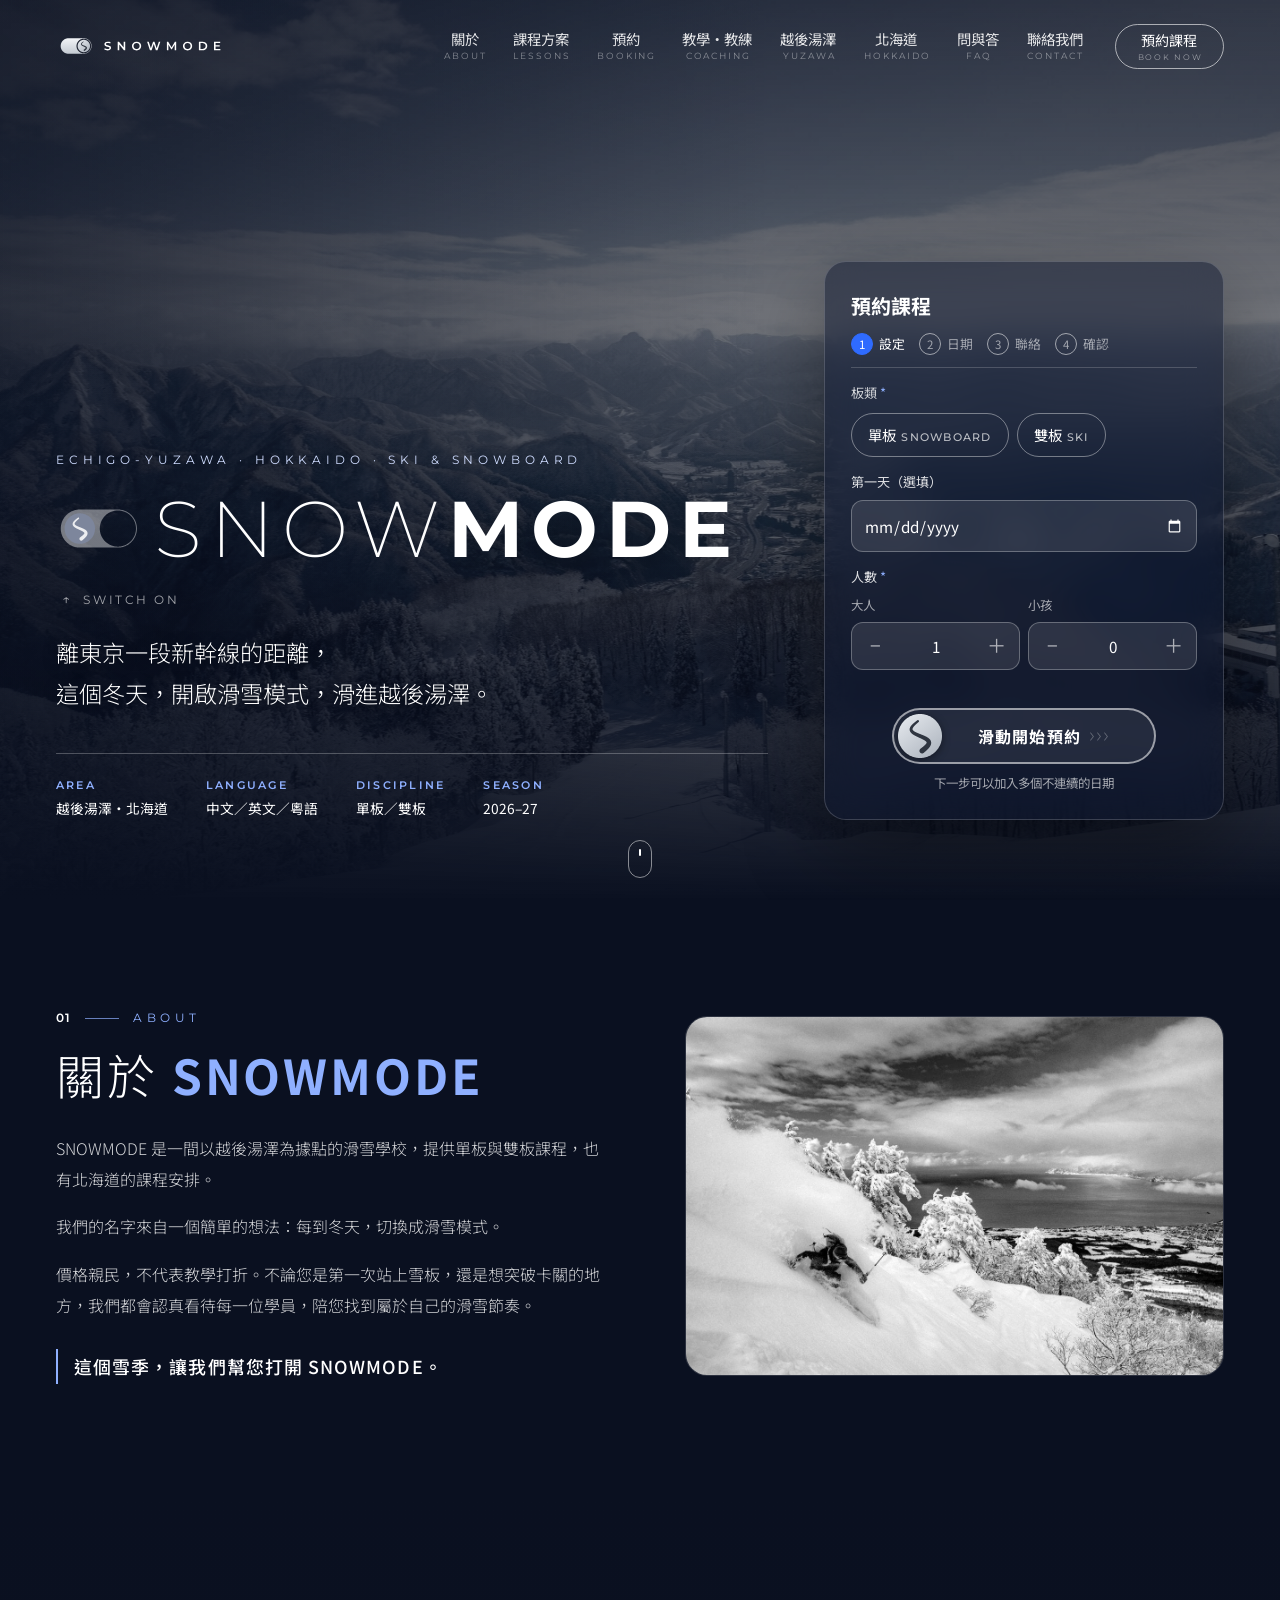
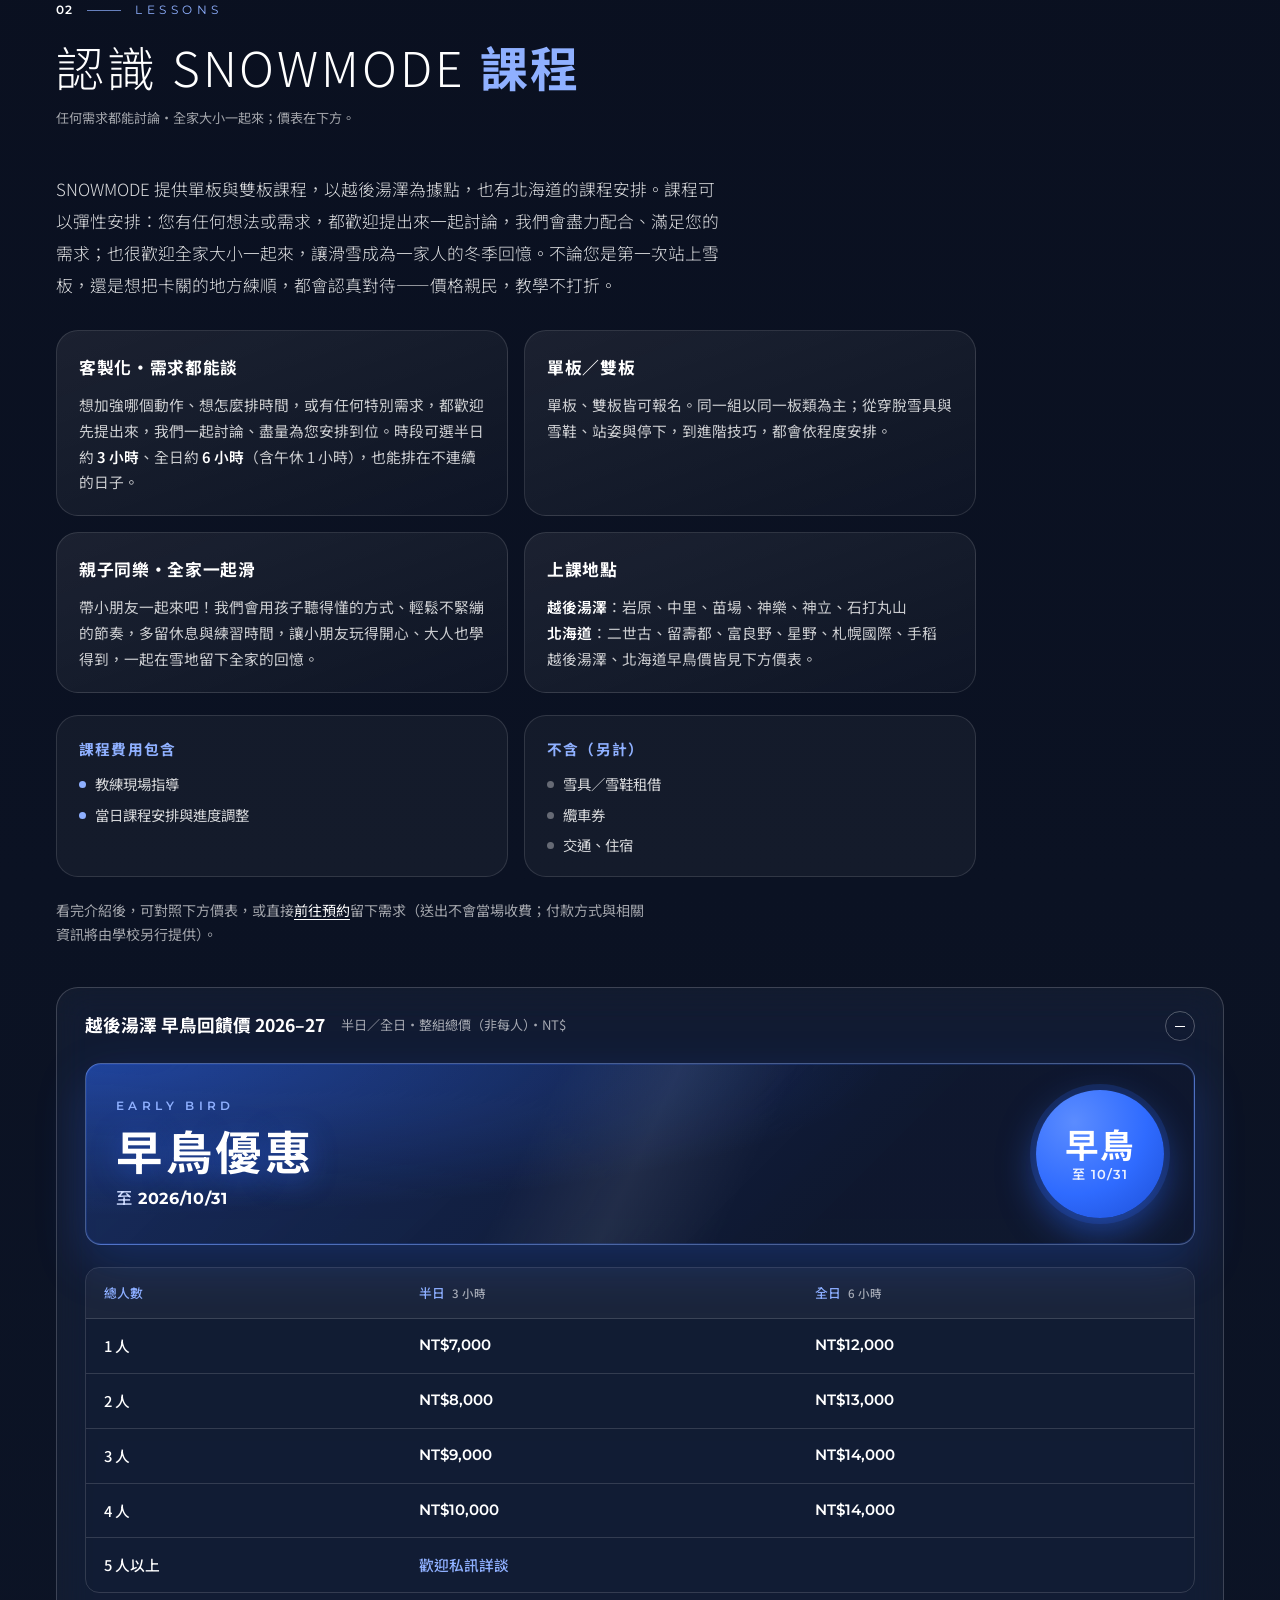
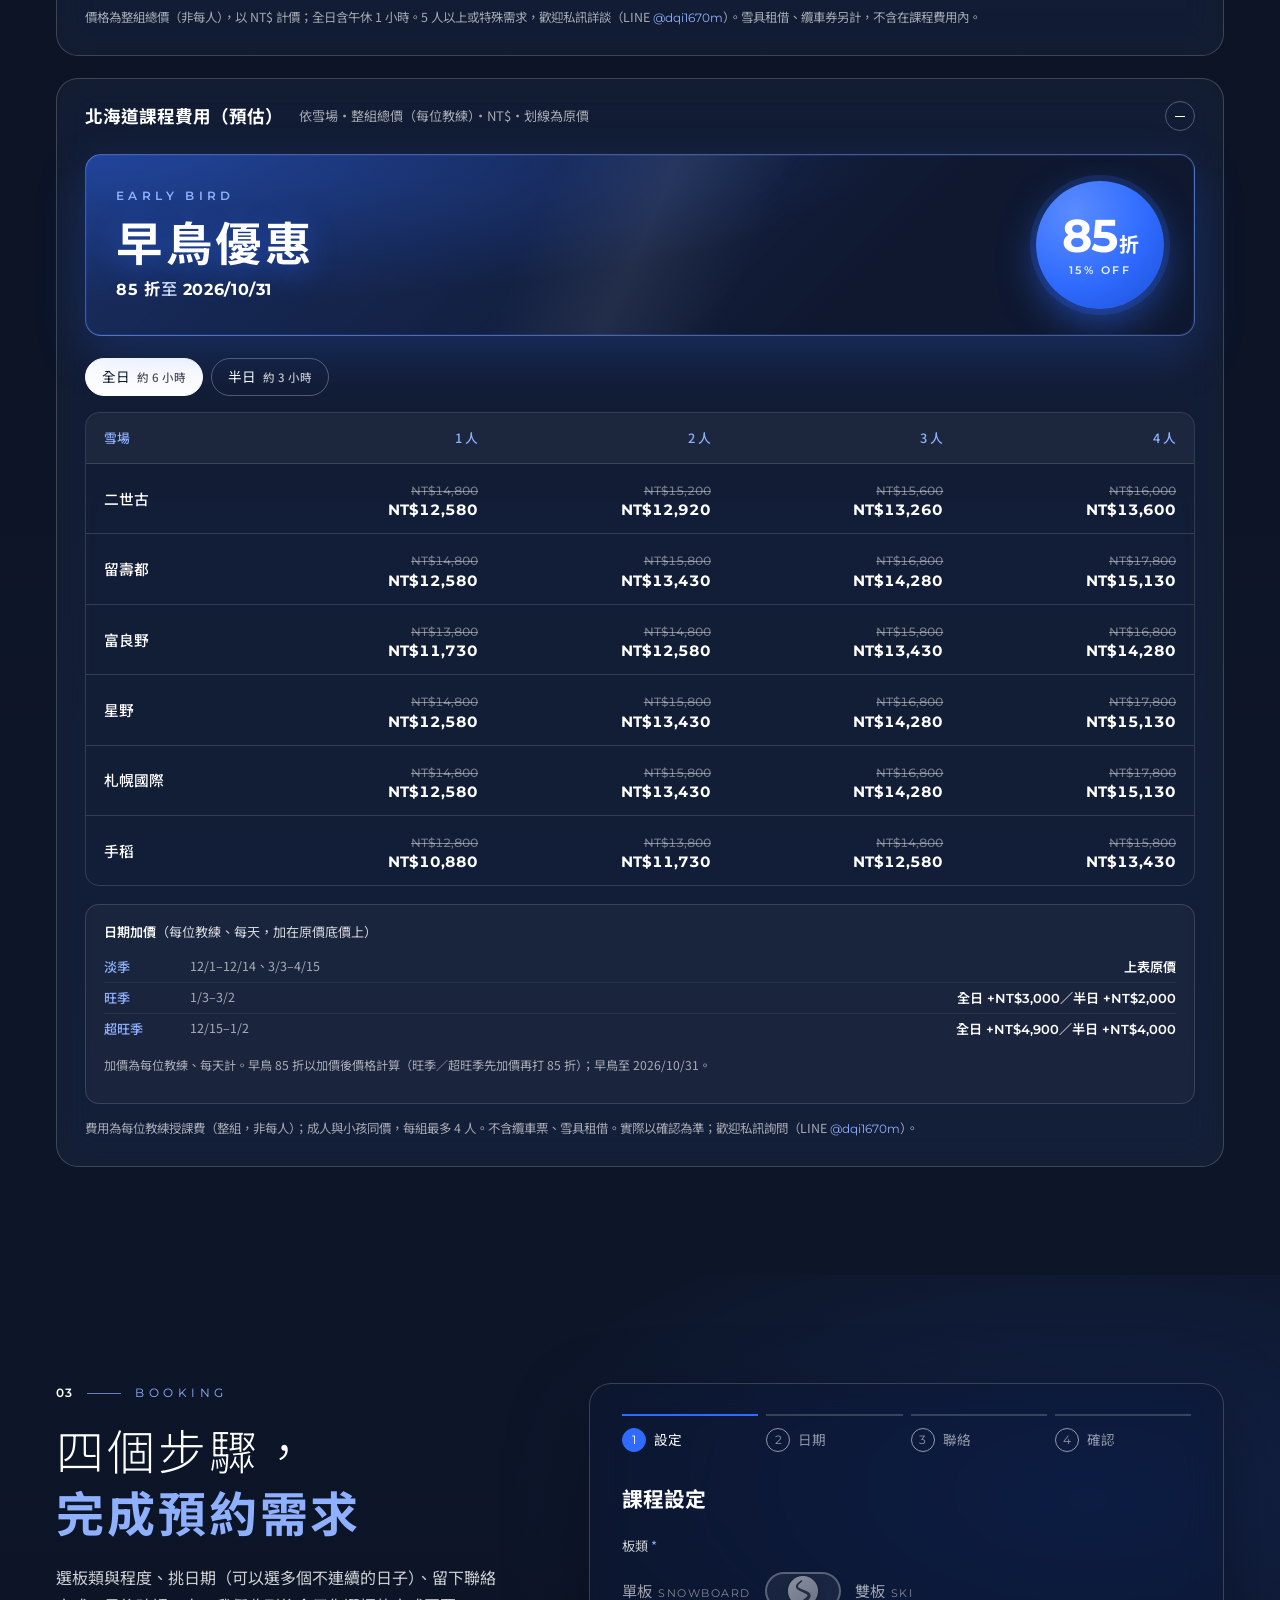
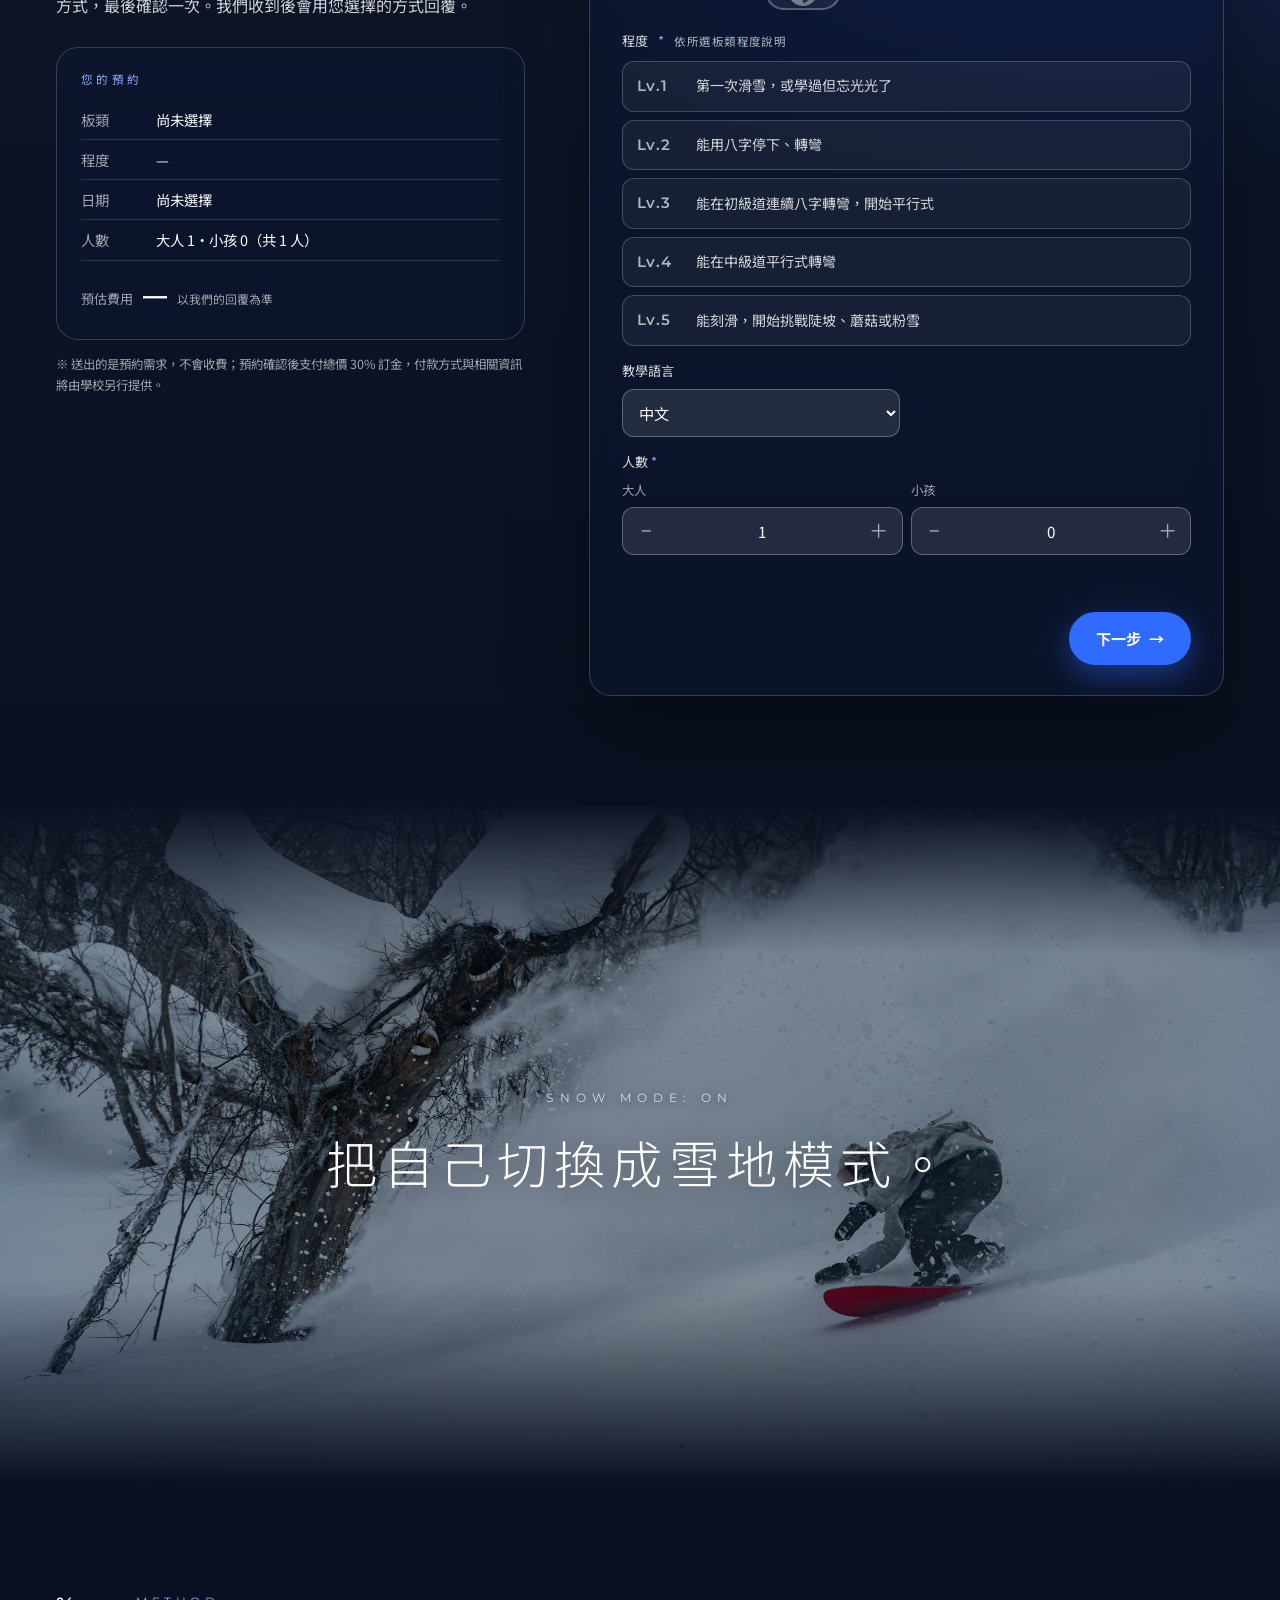
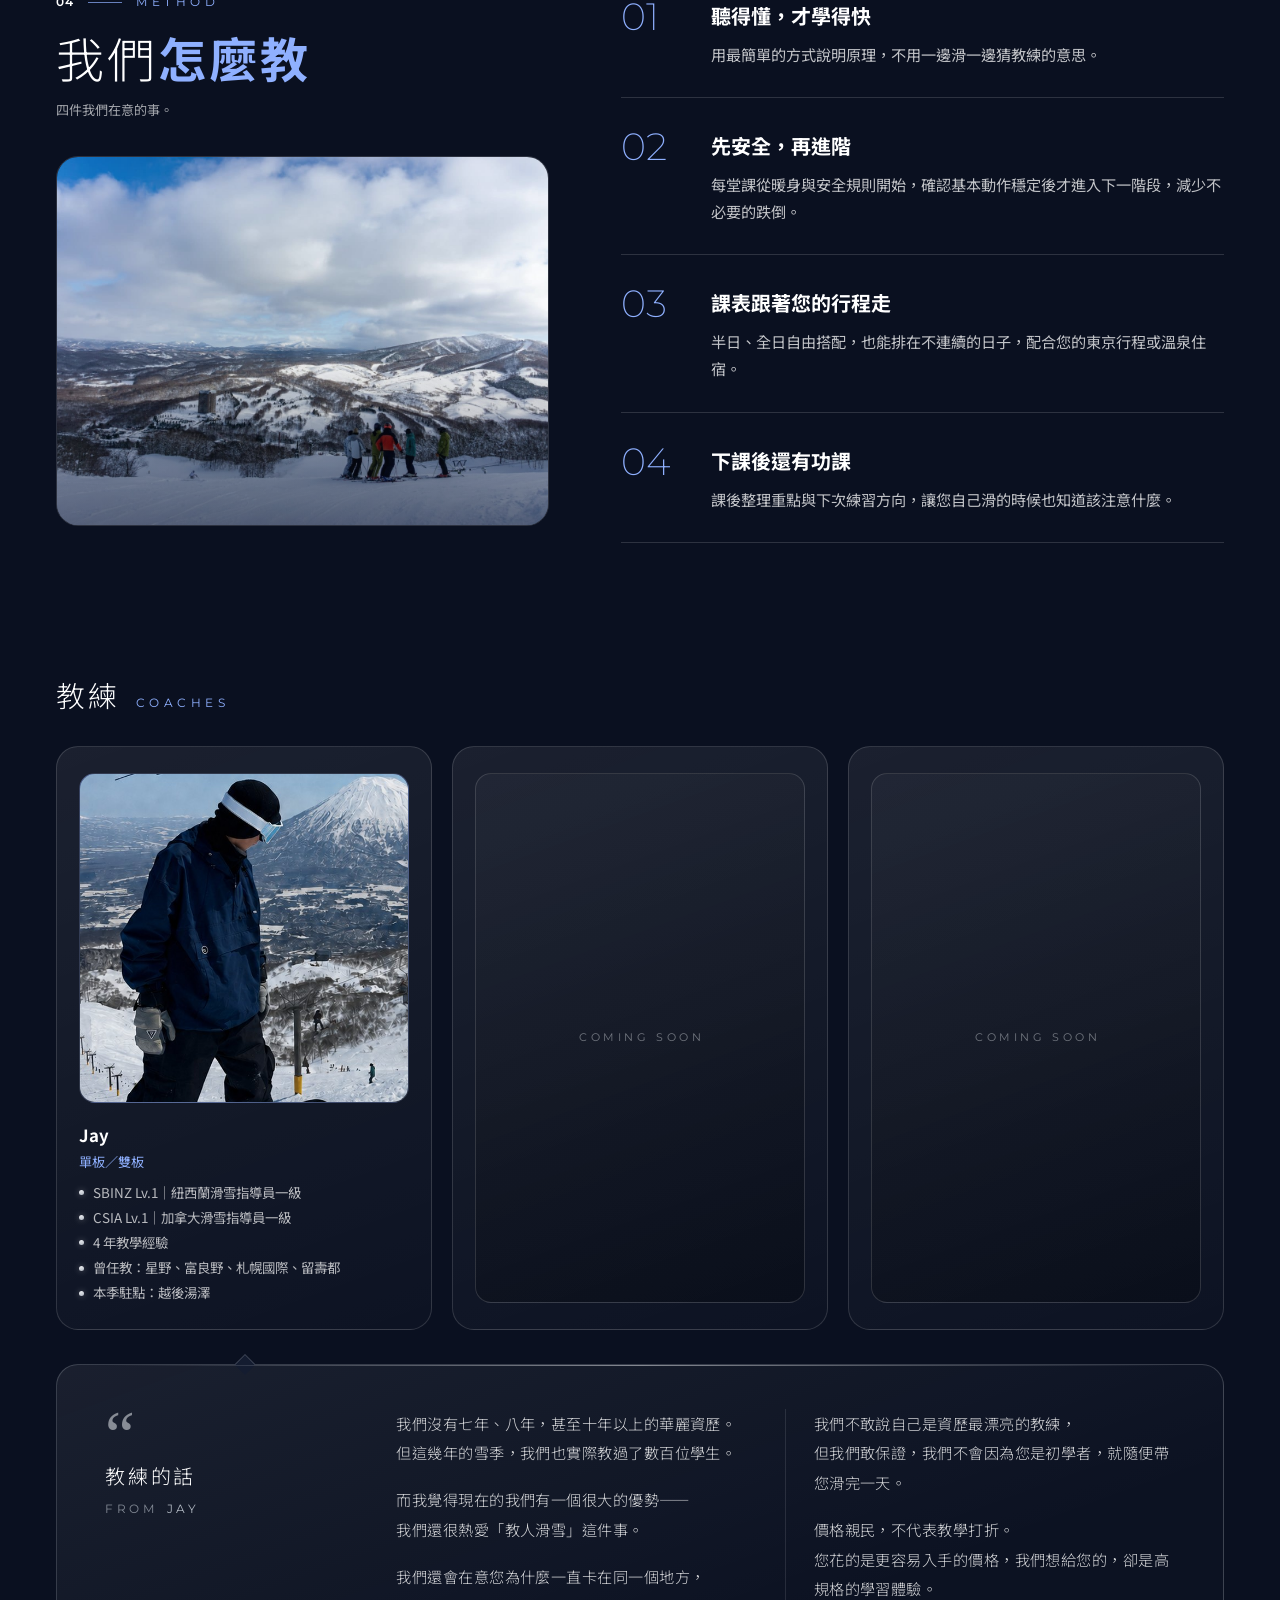
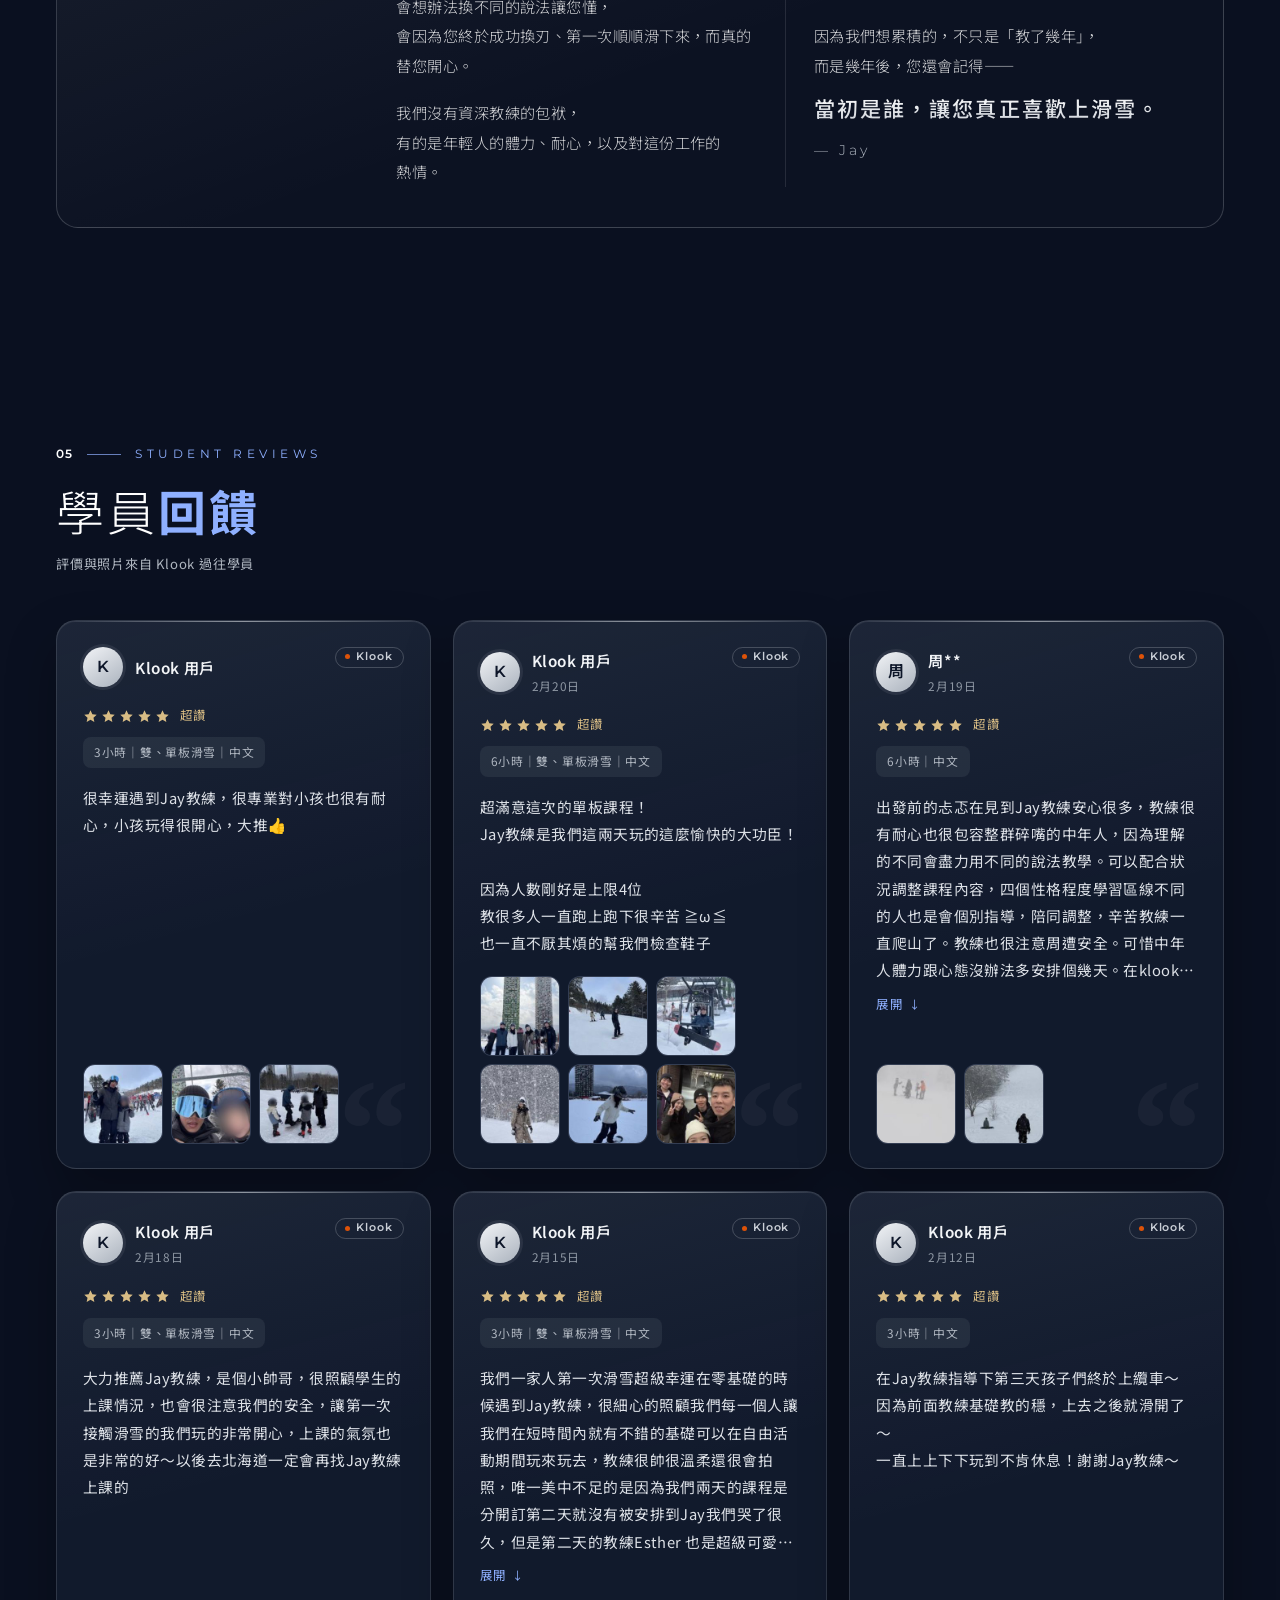
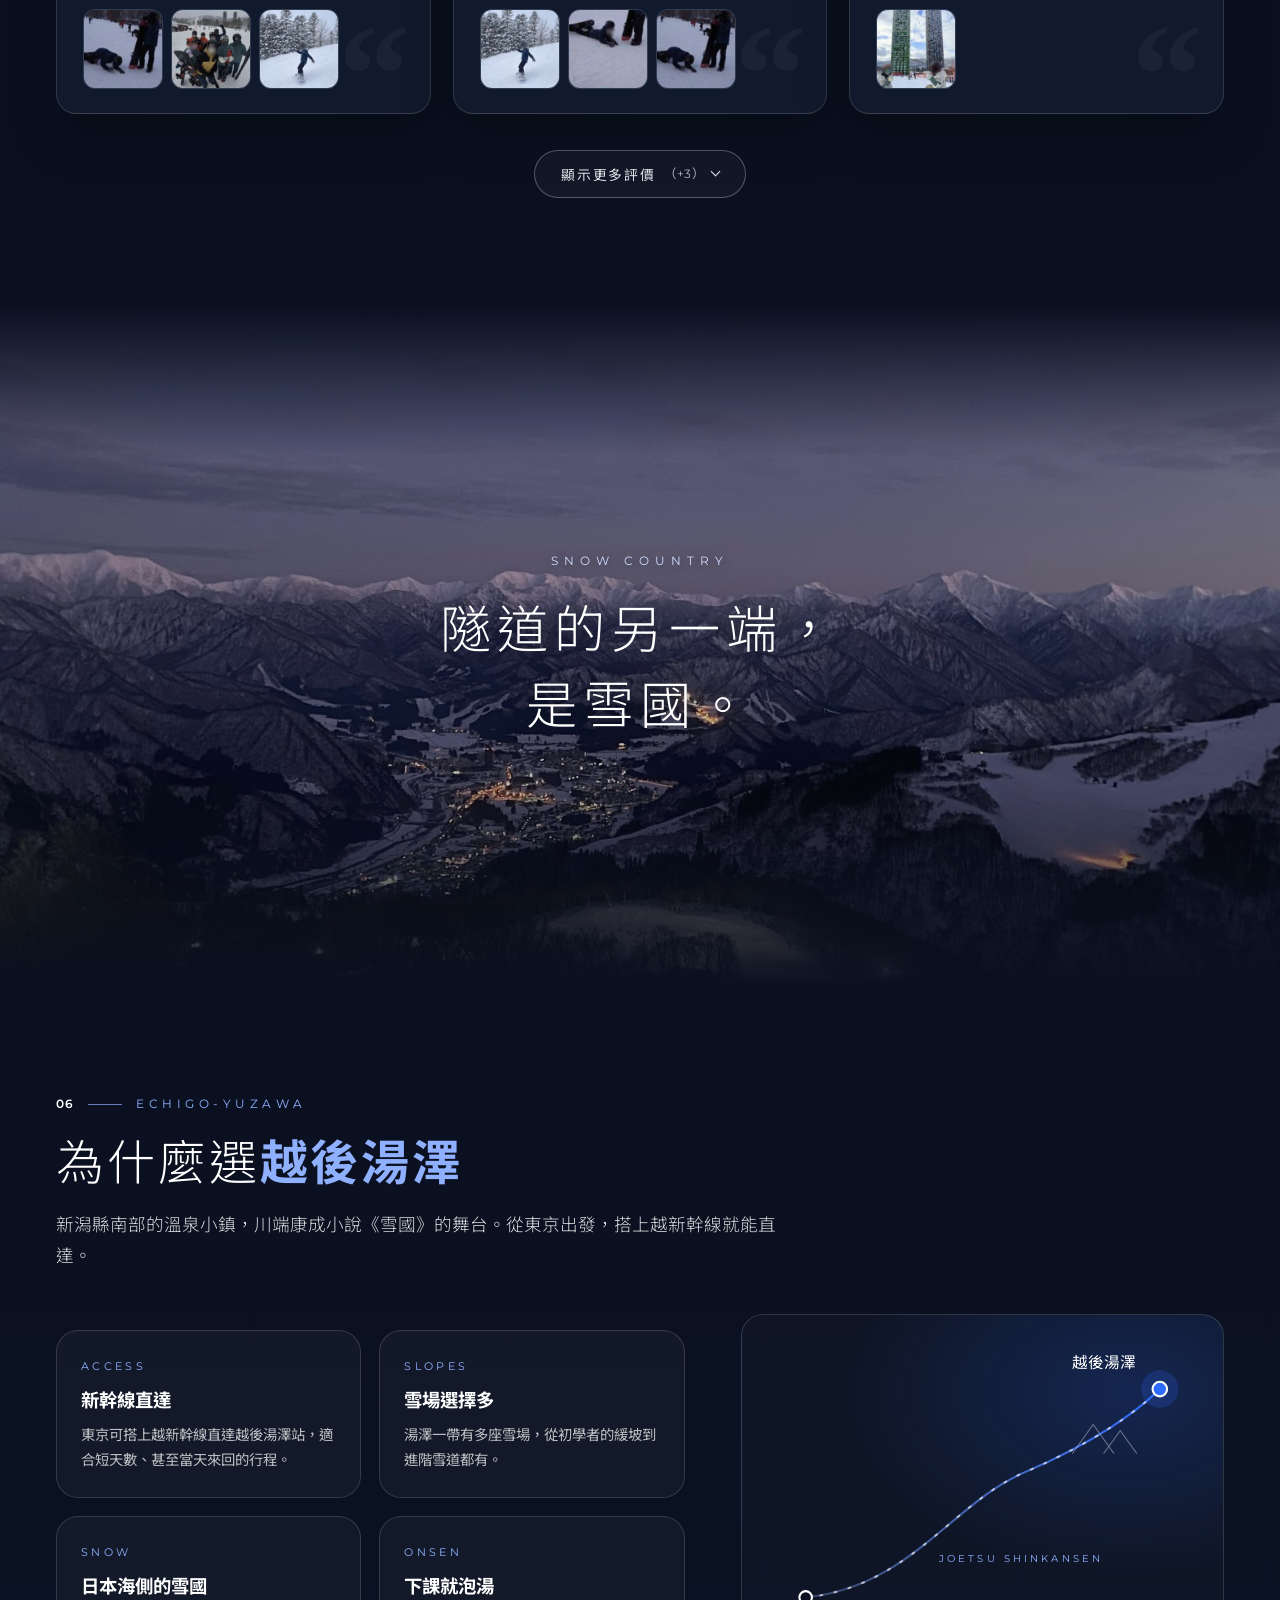
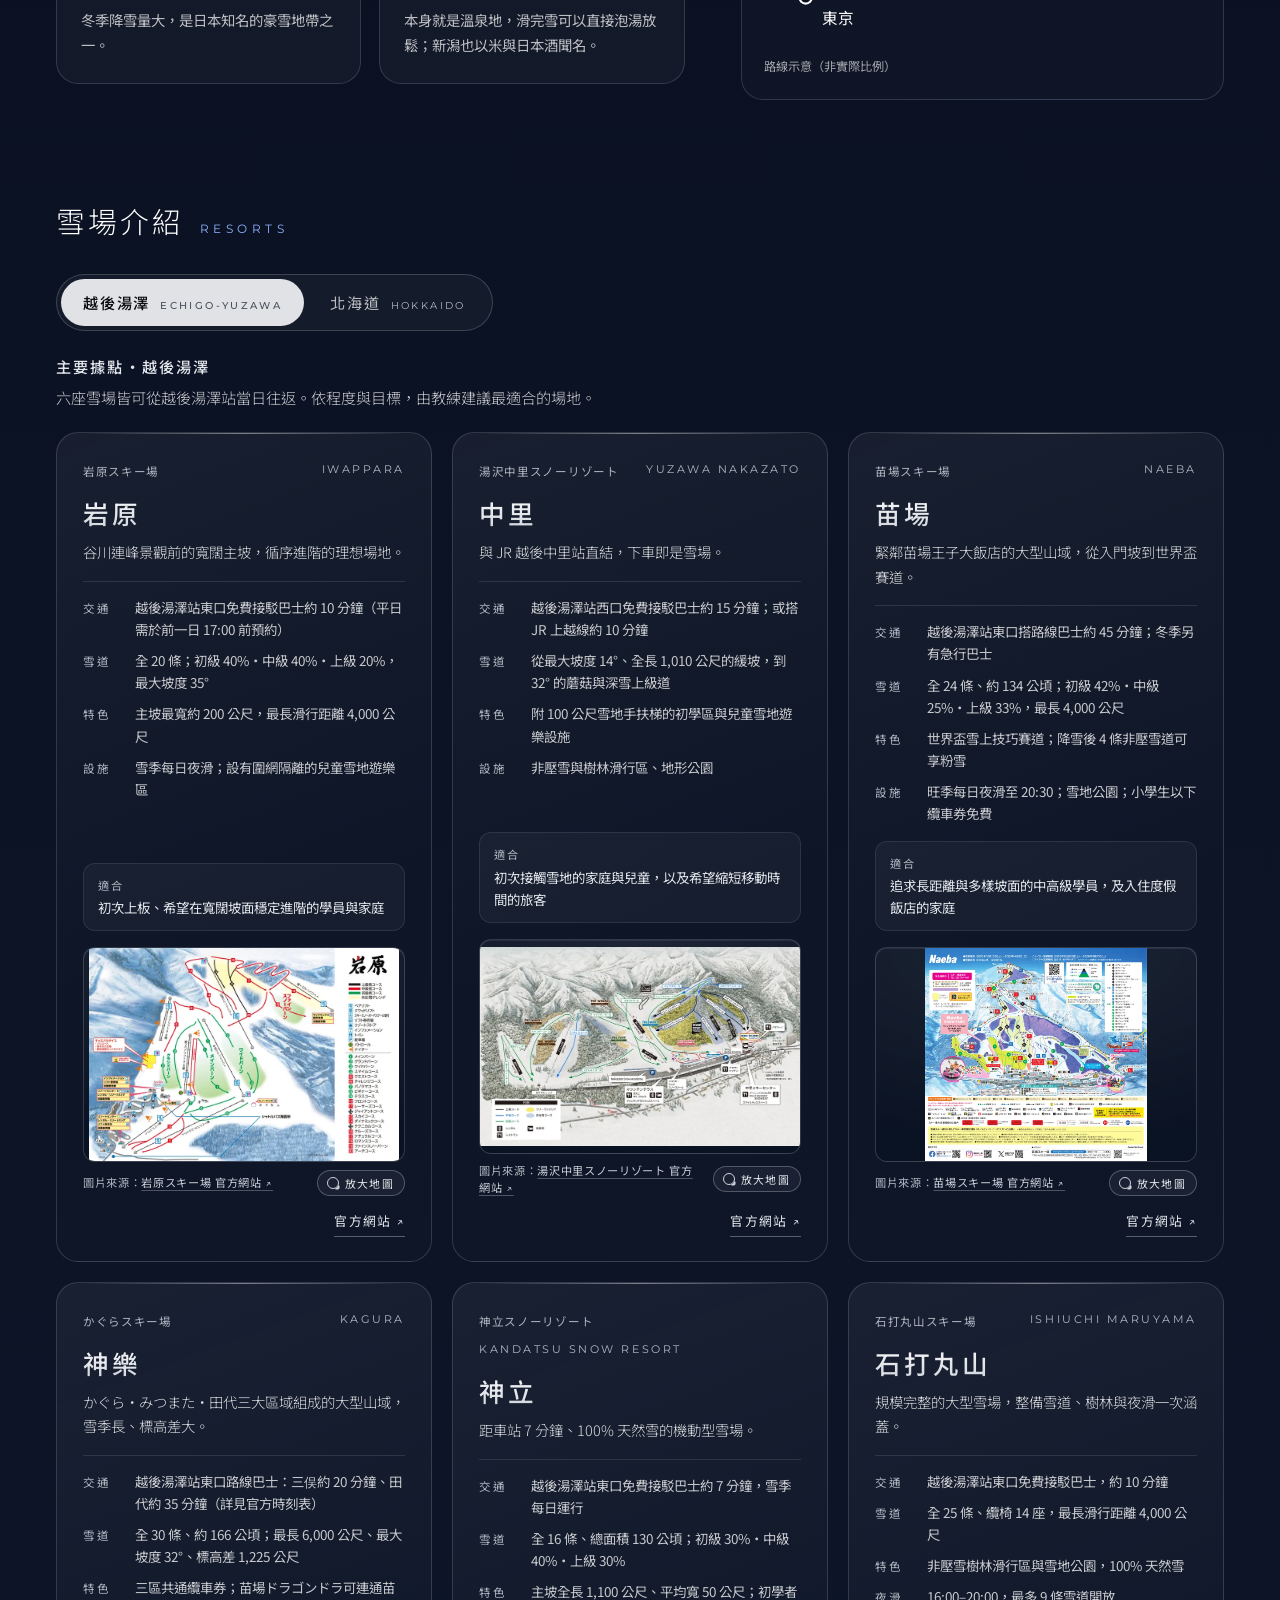
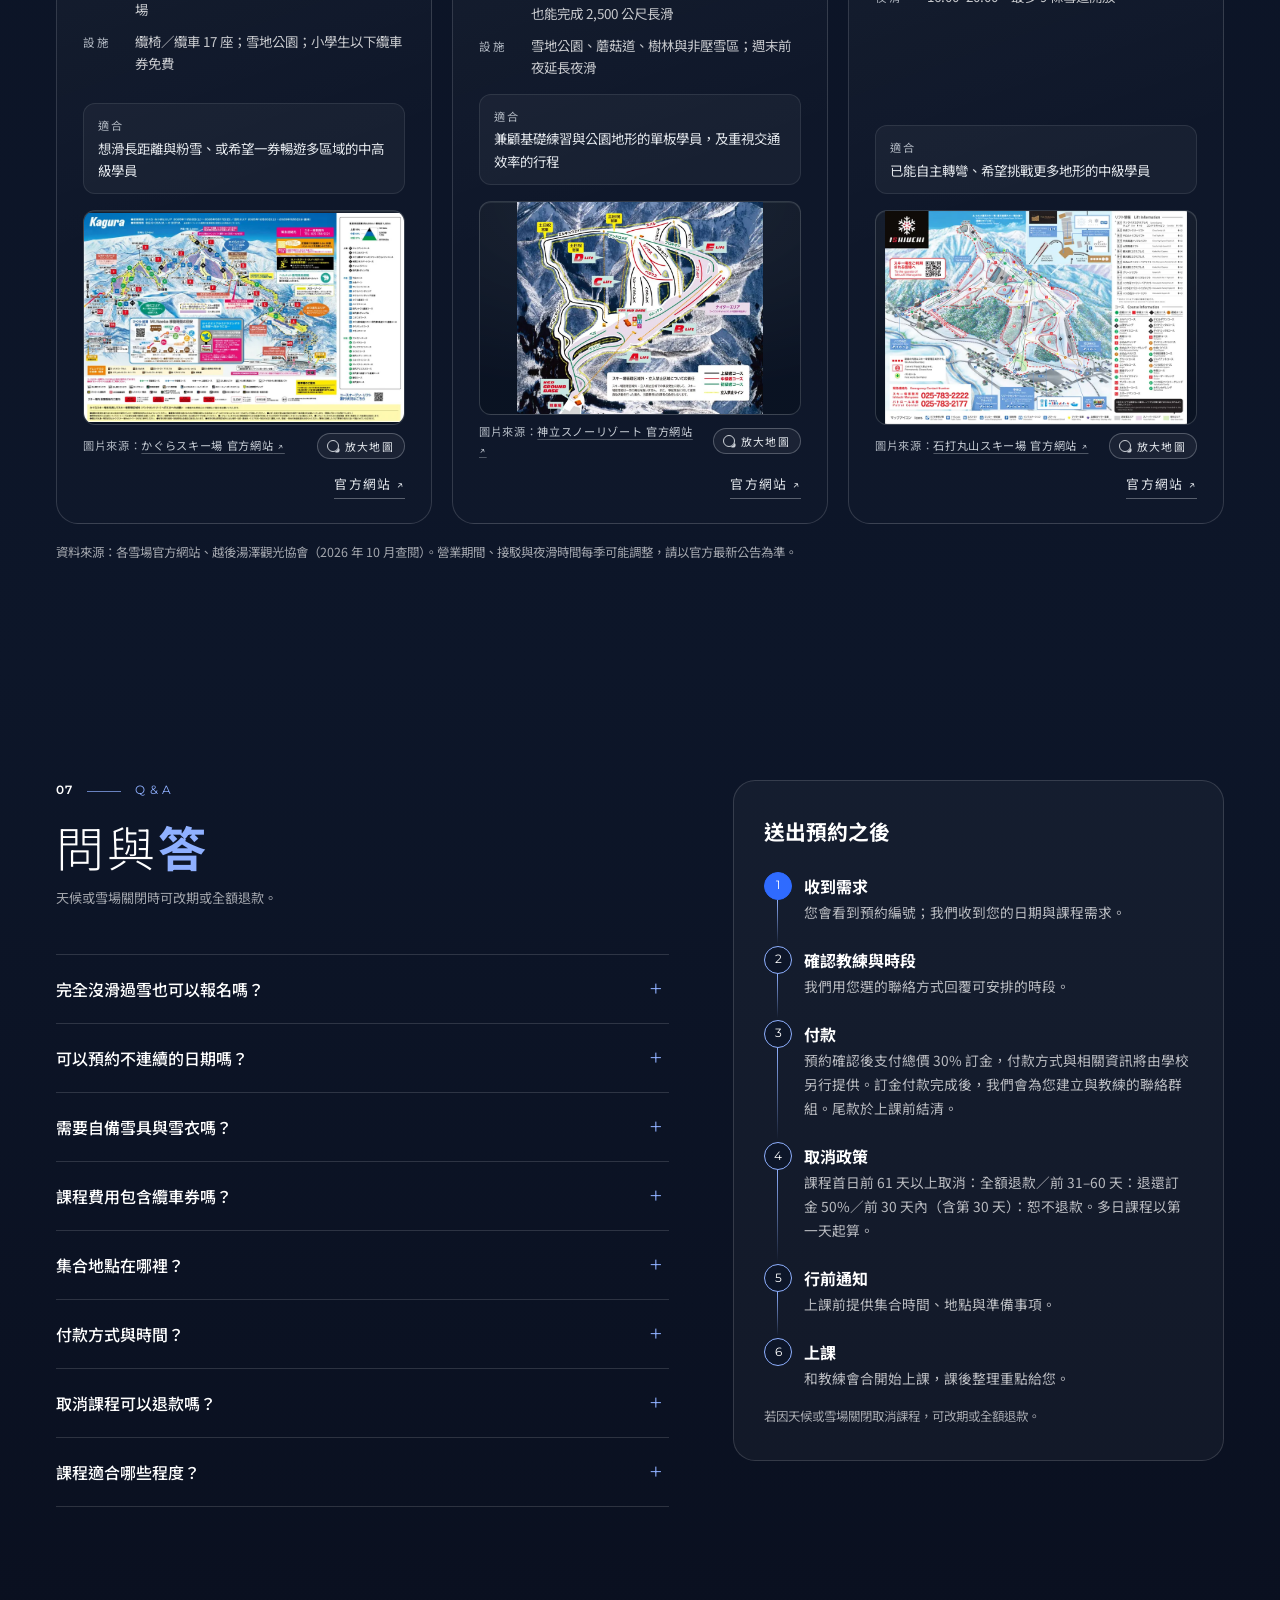
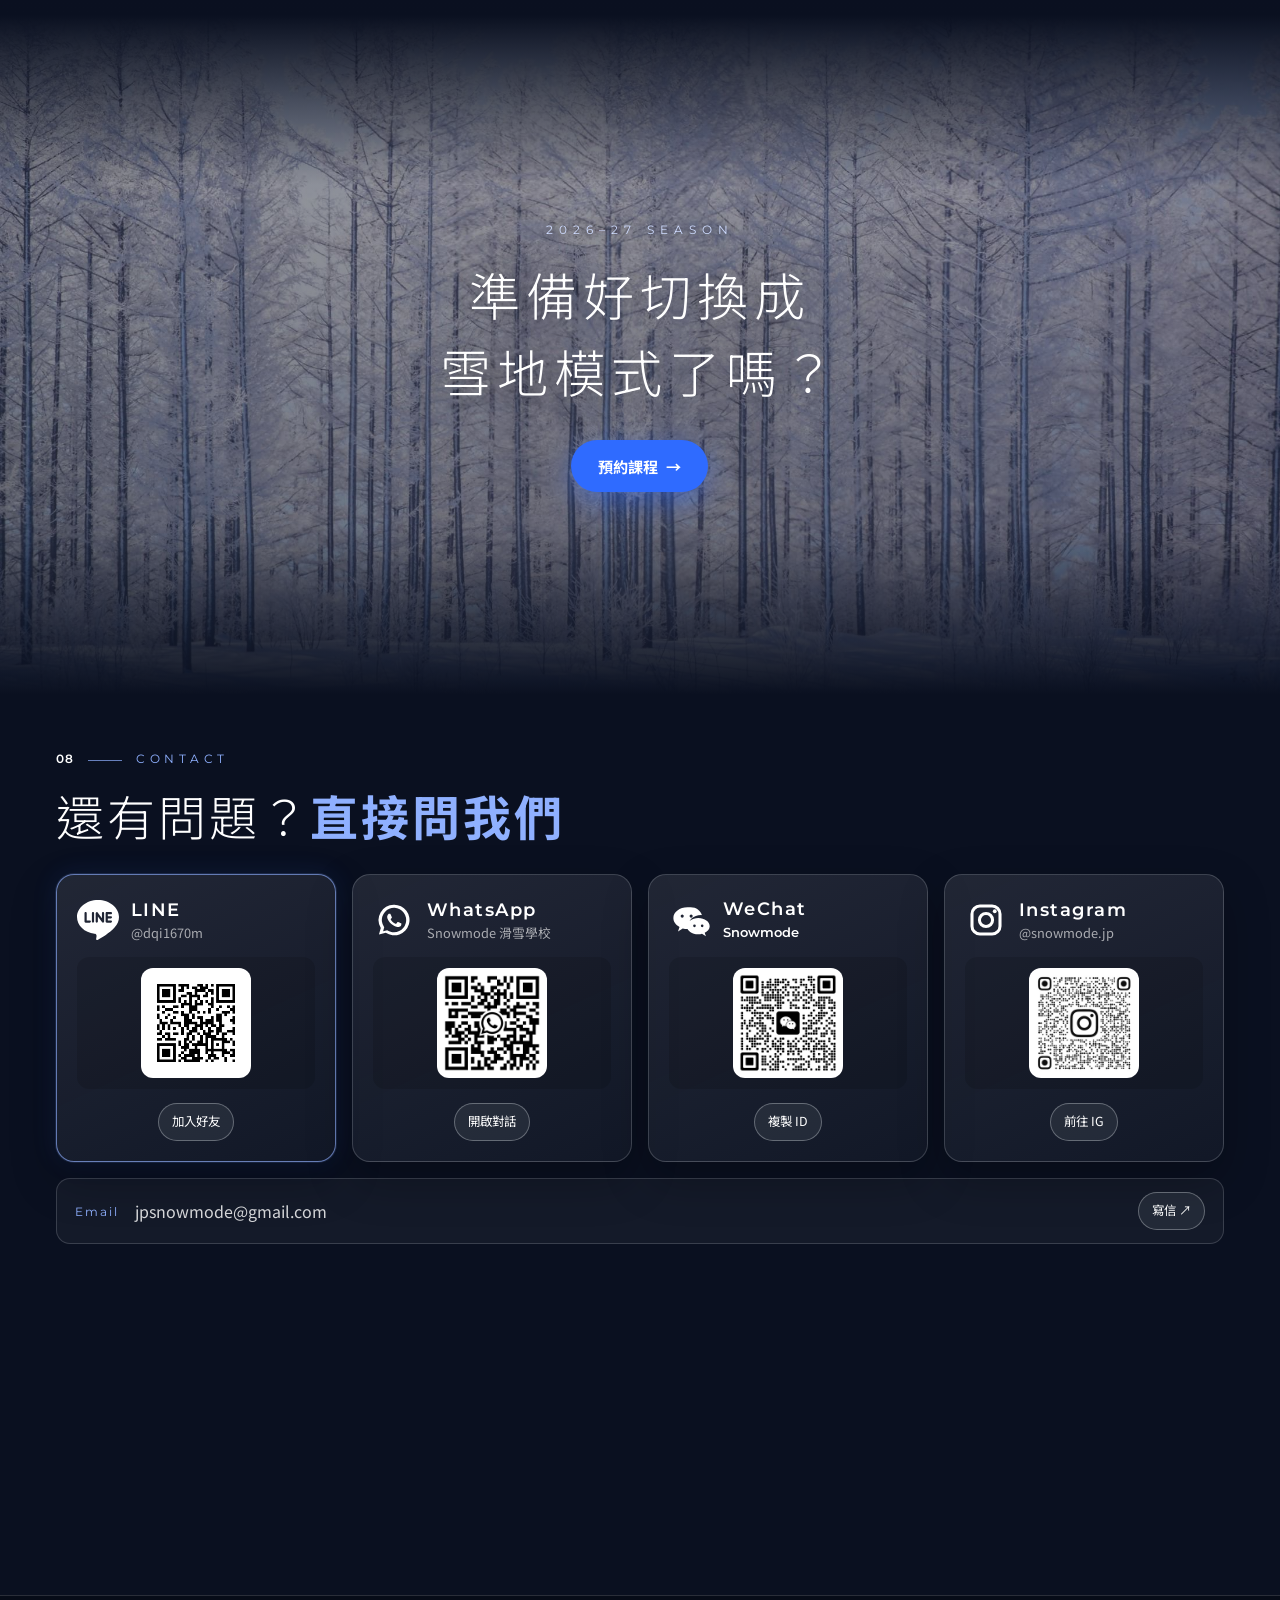
==== index.html @ e90ff002 "Booking: show 預估費用 line above wizard buttons on mobile (≤1000px); bump style.css ?v=wizest1" ====
<!DOCTYPE html>
<html lang="zh-Hant-TW">
<head>
<meta charset="UTF-8">
<meta name="viewport" content="width=device-width, initial-scale=1.0">
<title>SNOWMODE 滑雪學校｜越後湯澤・北海道</title>
<meta name="description" content="SNOWMODE：越後湯澤、北海道的雙板・單板滑雪課程，可選多個不連續日期線上預約。">
<meta property="og:site_name" content="SNOWMODE">
<meta property="og:title" content="SNOWMODE 滑雪學校｜越後湯澤・北海道">
<meta property="og:description" content="離東京一段新幹線的距離，這個冬天，開啟滑雪模式，滑進越後湯澤。">
<meta property="og:type" content="website">
<meta property="og:locale" content="zh_TW">
<meta property="og:url" content="https://jpsnowmode.com/">
<meta property="og:image" content="https://jpsnowmode.com/img/og-image.jpg">
<meta property="og:image:width" content="1200">
<meta property="og:image:height" content="630">
<meta property="og:image:alt" content="SNOWMODE｜越後湯澤・北海道 單板・雙板課程">
<meta name="twitter:card" content="summary_large_image">
<meta name="theme-color" content="#0a1020">
<link rel="icon" type="image/svg+xml" href="img/logo/c-carve-favicon.svg?v=full">
<link rel="icon" type="image/png" sizes="32x32" href="img/logo/c-carve-favicon-32.png?v=full">
<link rel="apple-touch-icon" sizes="180x180" href="img/logo/apple-touch-icon.png?v=full">
<link rel="icon" type="image/png" sizes="48x48" href="img/logo/favicon-48.png?v=full">
<link rel="icon" type="image/png" sizes="96x96" href="img/logo/favicon-96.png?v=full">
<link rel="icon" type="image/png" sizes="192x192" href="img/logo/favicon-192.png?v=full">
<link rel="icon" href="/favicon.ico?v=full" sizes="any">
<link rel="preconnect" href="https://fonts.googleapis.com">
<link rel="preconnect" href="https://fonts.gstatic.com" crossorigin>
<link href="https://fonts.googleapis.com/css2?family=Montserrat:wght@200;300;400;600;700&family=Noto+Sans+TC:wght@300;400;500;700&display=swap" rel="stylesheet">
<link rel="stylesheet" href="style.css?v=wizest1">
<link rel="stylesheet" href="hero-snow.css?v=1">
</head>
<body>
<!--
  ===== 照片來源（全部為 暫用照片，上線前替換 成 SNOWMODE 自己的照片）=====
  img/hero-yuzawa.jpg (used as the hero background): Takuya ASADA, CC BY 2.0 — https://commons.wikimedia.org/wiki/File:Yuzawa_(31203392313).jpg (credited in the footer; resized).
  The photos below: free to use under the Unsplash License — https://unsplash.com/license
  Mood images only. None of them were taken in Echigo-Yuzawa; do not present them as Yuzawa.
  - img/hero.jpg          "A person skiing down a snow covered mountain" — Jeremy Bishop (@jeremybishop)
                          https://unsplash.com/photos/JjT0fv5KlhM  (Hokkaido / Niseko tags on Unsplash)
  - img/about.jpg         B&W conversion of img/hero.jpg (same photo/credit as above), used in the 關於 section
  - img/band-powder*.jpg  "A man riding a snowboard down a snow covered slope" — Jeremy Bishop (@jeremybishop)
                          https://unsplash.com/photos/Rc8_vVjYjuc  (Hokkaido / Niseko tags on Unsplash)
  - img/method.jpg        "A group of people standing on top of a snow covered slope" — Walter Dziemianczyk (@wdziemia)
                          https://unsplash.com/photos/0NqzMKYKZ2g  (Rusutsu, Hokkaido)
  - img/band-niigata*.jpg "A night view of a snowy mountain with a city in the distance" — Sy (@a____mundane)
                          https://unsplash.com/photos/SJ8ThMm2IrI  (Niigata Prefecture; exact spot not stated)
  - img/band-forest*.jpg  "A snow covered forest filled with lots of trees" — TERRA (@terra_gallery)
                          https://unsplash.com/photos/JToi54yZqRs  (Furano, Hokkaido)
-->
<a class="skip" href="#booking">跳到預約</a>

<!-- ===== Header ===== -->
<header class="nav" id="nav">
  <a class="brand" href="#top" aria-label="SNOWMODE 回到頁首"><img src="img/logo/c-carve-lockup-dark.svg?v=silver" alt="SNOWMODE" width="165" height="28"></a>
  <nav class="links" id="menu" aria-label="主要導覽">
    <a href="#about"><span class="nl-zh">關於</span><span class="nl-en" lang="en" aria-hidden="true">ABOUT</span></a>
    <a href="#lessons"><span class="nl-zh">課程方案</span><span class="nl-en" lang="en" aria-hidden="true">LESSONS</span></a>
    <a href="#booking"><span class="nl-zh">預約</span><span class="nl-en" lang="en" aria-hidden="true">BOOKING</span></a>
    <a href="#method"><span class="nl-zh">教學・教練</span><span class="nl-en" lang="en" aria-hidden="true">COACHING</span></a>
    <a href="#yuzawa"><span class="nl-zh">越後湯澤</span><span class="nl-en" lang="en" aria-hidden="true">YUZAWA</span></a>
    <a href="#hokkaido"><span class="nl-zh">北海道</span><span class="nl-en" lang="en" aria-hidden="true">HOKKAIDO</span></a>
    <a href="#faq"><span class="nl-zh">問與答</span><span class="nl-en" lang="en" aria-hidden="true">FAQ</span></a>
    <a href="#contact"><span class="nl-zh">聯絡我們</span><span class="nl-en" lang="en" aria-hidden="true">CONTACT</span></a>
    <a href="#booking" class="menu-cta"><span class="nl-zh">預約課程</span><span class="nl-en" lang="en" aria-hidden="true">BOOK NOW</span></a>
  </nav>
  <a class="nav-cta" href="#booking"><span class="nl-zh">預約課程</span><span class="nl-en" lang="en" aria-hidden="true">BOOK NOW</span></a>
  <button class="menu-btn" type="button" aria-expanded="false" aria-controls="menu" aria-label="開啟選單"><span></span><span></span></button>
</header>

<main>
<!-- ===== Hero ===== -->
<section class="hero" id="top" aria-labelledby="hero-title">
  <canvas class="snow-canvas" id="snow-canvas" aria-hidden="true"></canvas>
  <div class="hero-bg" role="img" aria-label="從 GALA 湯澤雪場俯瞰越後湯澤的雪景"></div>
  <div class="hero-copy">
    <p class="eyebrow"><span class="nw">ECHIGO-YUZAWA · HOKKAIDO</span><span class="eb-sep" aria-hidden="true"> · </span><span class="nw">SKI &amp; SNOWBOARD</span></p>
    <h1 id="hero-title" aria-label="SNOWMODE"><button type="button" class="hero-switch" id="snow-switch" role="switch" aria-checked="false" aria-label="SNOW MODE 雪景模式" aria-describedby="snow-hint"><svg class="ss-svg" viewBox="0 0 360 240" aria-hidden="true" focusable="false"><defs><linearGradient id="ssTc" x1="0" y1="0" x2="0" y2="1"><stop offset="0" stop-color="#F2F4F7"/><stop offset="1" stop-color="#C4CAD2"/></linearGradient><linearGradient id="ssKc" x1="0.15" y1="0.05" x2="0.85" y2="0.95"><stop offset="0" stop-color="#E2E6EB"/><stop offset="1" stop-color="#AFB6C0"/></linearGradient></defs><rect class="ss-fill" x="30" y="50" width="300" height="140" rx="70"/><path class="ss-track" fill-rule="evenodd" d="M98.04 40.02 L96.07 40.10 L94.11 40.22 L92.16 40.39 L90.21 40.60 L88.26 40.87 L86.32 41.18 L84.39 41.54 L82.47 41.94 L80.56 42.40 L78.66 42.90 L76.78 43.44 L74.91 44.04 L73.05 44.68 L71.21 45.36 L69.39 46.09 L67.58 46.86 L65.80 47.68 L64.03 48.54 L62.29 49.45 L60.57 50.39 L58.87 51.38 L57.20 52.41 L55.55 53.48 L53.94 54.59 L52.34 55.74 L50.78 56.93 L49.25 58.16 L47.75 59.42 L46.28 60.72 L44.84 62.06 L43.43 63.43 L42.06 64.84 L40.72 66.28 L39.42 67.75 L38.16 69.25 L36.93 70.78 L35.74 72.34 L34.59 73.94 L33.48 75.55 L32.41 77.20 L31.38 78.87 L30.39 80.57 L29.45 82.29 L28.54 84.03 L27.68 85.80 L26.86 87.58 L26.09 89.39 L25.36 91.21 L24.68 93.05 L24.04 94.91 L23.44 96.78 L22.90 98.66 L22.40 100.56 L21.94 102.47 L21.54 104.39 L21.18 106.32 L20.87 108.26 L20.60 110.21 L20.39 112.16 L20.22 114.11 L20.10 116.07 L20.02 118.04 L20.00 120.00 L20.02 121.96 L20.10 123.93 L20.22 125.89 L20.39 127.84 L20.60 129.79 L20.87 131.74 L21.18 133.68 L21.54 135.61 L21.94 137.53 L22.40 139.44 L22.90 141.34 L23.44 143.22 L24.04 145.09 L24.68 146.95 L25.36 148.79 L26.09 150.61 L26.86 152.42 L27.68 154.20 L28.54 155.97 L29.45 157.71 L30.39 159.43 L31.38 161.13 L32.41 162.80 L33.48 164.45 L34.59 166.06 L35.74 167.66 L36.93 169.22 L38.16 170.75 L39.42 172.25 L40.72 173.72 L42.06 175.16 L43.43 176.57 L44.84 177.94 L46.28 179.28 L47.75 180.58 L49.25 181.84 L50.78 183.07 L52.34 184.26 L53.94 185.41 L55.55 186.52 L57.20 187.59 L58.87 188.62 L60.57 189.61 L62.29 190.55 L64.03 191.46 L65.80 192.32 L67.58 193.14 L69.39 193.91 L71.21 194.64 L73.05 195.32 L74.91 195.96 L76.78 196.56 L78.66 197.10 L80.56 197.60 L82.47 198.06 L84.39 198.46 L86.32 198.82 L88.26 199.13 L90.21 199.40 L92.16 199.61 L94.11 199.78 L96.07 199.90 L98.04 199.98 L100.00 200.00 L260.00 200.00 L261.96 199.98 L263.93 199.90 L265.89 199.78 L267.84 199.61 L269.79 199.40 L271.74 199.13 L273.68 198.82 L275.61 198.46 L277.53 198.06 L279.44 197.60 L281.34 197.10 L283.22 196.56 L285.09 195.96 L286.95 195.32 L288.79 194.64 L290.61 193.91 L292.42 193.14 L294.20 192.32 L295.97 191.46 L297.71 190.55 L299.43 189.61 L301.13 188.62 L302.80 187.59 L304.45 186.52 L306.06 185.41 L307.66 184.26 L309.22 183.07 L310.75 181.84 L312.25 180.58 L313.72 179.28 L315.16 177.94 L316.57 176.57 L317.94 175.16 L319.28 173.72 L320.58 172.25 L321.84 170.75 L323.07 169.22 L324.26 167.66 L325.41 166.06 L326.52 164.45 L327.59 162.80 L328.62 161.13 L329.61 159.43 L330.55 157.71 L331.46 155.97 L332.32 154.20 L333.14 152.42 L333.91 150.61 L334.64 148.79 L335.32 146.95 L335.96 145.09 L336.56 143.22 L337.10 141.34 L337.60 139.44 L338.06 137.53 L338.46 135.61 L338.82 133.68 L339.13 131.74 L339.40 129.79 L339.61 127.84 L339.78 125.89 L339.90 123.93 L339.98 121.96 L340.00 120.00 L339.98 118.04 L339.90 116.07 L339.78 114.11 L339.61 112.16 L339.40 110.21 L339.13 108.26 L338.82 106.32 L338.46 104.39 L338.06 102.47 L337.60 100.56 L337.10 98.66 L336.56 96.78 L335.96 94.91 L335.32 93.05 L334.64 91.21 L333.91 89.39 L333.14 87.58 L332.32 85.80 L331.46 84.03 L330.55 82.29 L329.61 80.57 L328.62 78.87 L327.59 77.20 L326.52 75.55 L325.41 73.94 L324.26 72.34 L323.07 70.78 L321.84 69.25 L320.58 67.75 L319.28 66.28 L317.94 64.84 L316.57 63.43 L315.16 62.06 L313.72 60.72 L312.25 59.42 L310.75 58.16 L309.22 56.93 L307.66 55.74 L306.06 54.59 L304.45 53.48 L302.80 52.41 L301.13 51.38 L299.43 50.39 L297.71 49.45 L295.97 48.54 L294.20 47.68 L292.42 46.86 L290.61 46.09 L288.79 45.36 L286.95 44.68 L285.09 44.04 L283.22 43.44 L281.34 42.90 L279.44 42.40 L277.53 41.94 L275.61 41.54 L273.68 41.18 L271.74 40.87 L269.79 40.60 L267.84 40.39 L265.89 40.22 L263.93 40.10 L261.96 40.02 L260.00 40.00 L100.00 40.00Z M335.98 121.87 L335.91 123.73 L335.79 125.59 L335.63 127.45 L335.43 129.30 L335.18 131.15 L334.88 132.99 L334.54 134.83 L334.15 136.65 L333.72 138.47 L333.25 140.27 L332.73 142.06 L332.16 143.84 L331.56 145.60 L330.91 147.35 L330.21 149.08 L329.48 150.80 L328.70 152.49 L327.89 154.17 L327.03 155.83 L326.13 157.46 L325.19 159.07 L324.21 160.66 L323.19 162.22 L322.14 163.76 L321.04 165.27 L319.91 166.76 L318.75 168.21 L317.55 169.64 L316.31 171.04 L315.04 172.41 L313.74 173.74 L312.41 175.04 L311.04 176.31 L309.64 177.55 L308.21 178.75 L306.76 179.91 L305.27 181.04 L303.76 182.14 L302.22 183.19 L300.66 184.21 L299.07 185.19 L297.46 186.13 L295.83 187.03 L294.17 187.89 L292.49 188.70 L290.80 189.48 L289.08 190.21 L287.35 190.91 L285.60 191.56 L283.84 192.16 L282.06 192.73 L280.27 193.25 L278.47 193.72 L276.65 194.15 L274.83 194.54 L272.99 194.88 L271.15 195.18 L269.30 195.43 L267.45 195.63 L265.59 195.79 L263.73 195.91 L261.87 195.98 L260.00 196.00 L258.13 195.98 L256.27 195.91 L254.41 195.79 L252.55 195.63 L250.70 195.43 L248.85 195.18 L247.01 194.88 L245.17 194.54 L243.35 194.15 L241.53 193.72 L239.73 193.25 L237.94 192.73 L236.16 192.16 L234.40 191.56 L232.65 190.91 L230.92 190.21 L229.20 189.48 L227.51 188.70 L225.83 187.89 L224.17 187.03 L222.54 186.13 L220.93 185.19 L219.34 184.21 L217.78 183.19 L216.24 182.14 L214.73 181.04 L213.24 179.91 L211.79 178.75 L210.36 177.55 L208.96 176.31 L207.59 175.04 L206.26 173.74 L204.96 172.41 L203.69 171.04 L202.45 169.64 L201.25 168.21 L200.09 166.76 L198.96 165.27 L197.86 163.76 L196.81 162.22 L195.79 160.66 L194.81 159.07 L193.87 157.46 L192.97 155.83 L192.11 154.17 L191.30 152.49 L190.52 150.80 L189.79 149.08 L189.09 147.35 L188.44 145.60 L187.84 143.84 L187.27 142.06 L186.75 140.27 L186.28 138.47 L185.85 136.65 L185.46 134.83 L185.12 132.99 L184.82 131.15 L184.57 129.30 L184.37 127.45 L184.21 125.59 L184.09 123.73 L184.02 121.87 L184.00 120.00 L184.02 118.13 L184.09 116.27 L184.21 114.41 L184.37 112.55 L184.57 110.70 L184.82 108.85 L185.12 107.01 L185.46 105.17 L185.85 103.35 L186.28 101.53 L186.75 99.73 L187.27 97.94 L187.84 96.16 L188.44 94.40 L189.09 92.65 L189.79 90.92 L190.52 89.20 L191.30 87.51 L192.11 85.83 L192.97 84.17 L193.87 82.54 L194.81 80.93 L195.79 79.34 L196.81 77.78 L197.86 76.24 L198.96 74.73 L200.09 73.24 L201.25 71.79 L202.45 70.36 L203.69 68.96 L204.96 67.59 L206.26 66.26 L207.59 64.96 L208.96 63.69 L210.36 62.45 L211.79 61.25 L213.24 60.09 L214.73 58.96 L216.24 57.86 L217.78 56.81 L219.34 55.79 L220.93 54.81 L222.54 53.87 L224.17 52.97 L225.83 52.11 L227.51 51.30 L229.20 50.52 L230.92 49.79 L232.65 49.09 L234.40 48.44 L236.16 47.84 L237.94 47.27 L239.73 46.75 L241.53 46.28 L243.35 45.85 L245.17 45.46 L247.01 45.12 L248.85 44.82 L250.70 44.57 L252.55 44.37 L254.41 44.21 L256.27 44.09 L258.13 44.02 L260.00 44.00 L261.87 44.02 L263.73 44.09 L265.59 44.21 L267.45 44.37 L269.30 44.57 L271.15 44.82 L272.99 45.12 L274.83 45.46 L276.65 45.85 L278.47 46.28 L280.27 46.75 L282.06 47.27 L283.84 47.84 L285.60 48.44 L287.35 49.09 L289.08 49.79 L290.80 50.52 L292.49 51.30 L294.17 52.11 L295.83 52.97 L297.46 53.87 L299.07 54.81 L300.66 55.79 L302.22 56.81 L303.76 57.86 L305.27 58.96 L306.76 60.09 L308.21 61.25 L309.64 62.45 L311.04 63.69 L312.41 64.96 L313.74 66.26 L315.04 67.59 L316.31 68.96 L317.55 70.36 L318.75 71.79 L319.91 73.24 L321.04 74.73 L322.14 76.24 L323.19 77.78 L324.21 79.34 L325.19 80.93 L326.13 82.54 L327.03 84.17 L327.89 85.83 L328.70 87.51 L329.48 89.20 L330.21 90.92 L330.91 92.65 L331.56 94.40 L332.16 96.16 L332.73 97.94 L333.25 99.73 L333.72 101.53 L334.15 103.35 L334.54 105.17 L334.88 107.01 L335.18 108.85 L335.43 110.70 L335.63 112.55 L335.79 114.41 L335.91 116.27 L335.98 118.13 L336.00 120.00Z"/><g class="ss-knob"><g class="ss-knob-in"><path class="ss-knob-bg" fill-rule="evenodd" d="M324.00 120.00 L323.98 118.43 L323.92 116.86 L323.83 115.29 L323.69 113.73 L323.52 112.17 L323.31 110.61 L323.06 109.06 L322.77 107.51 L322.44 105.98 L322.08 104.45 L321.68 102.93 L321.24 101.42 L320.77 99.92 L320.26 98.44 L319.71 96.97 L319.13 95.51 L318.51 94.06 L317.86 92.64 L317.17 91.22 L316.44 89.83 L315.69 88.45 L314.89 87.10 L314.07 85.76 L313.21 84.44 L312.33 83.15 L311.41 81.88 L310.45 80.63 L309.47 79.40 L308.46 78.20 L307.42 77.02 L306.35 75.87 L305.25 74.75 L304.13 73.65 L302.98 72.58 L301.80 71.54 L300.60 70.53 L299.37 69.55 L298.12 68.59 L296.85 67.67 L295.56 66.79 L294.24 65.93 L292.90 65.11 L291.55 64.31 L290.17 63.56 L288.78 62.83 L287.36 62.14 L285.94 61.49 L284.49 60.87 L283.03 60.29 L281.56 59.74 L280.08 59.23 L278.58 58.76 L277.07 58.32 L275.55 57.92 L274.02 57.56 L272.49 57.23 L270.94 56.94 L269.39 56.69 L267.83 56.48 L266.27 56.31 L264.71 56.17 L263.14 56.08 L261.57 56.02 L260.00 56.00 L258.43 56.02 L256.86 56.08 L255.29 56.17 L253.73 56.31 L252.17 56.48 L250.61 56.69 L249.06 56.94 L247.51 57.23 L245.98 57.56 L244.45 57.92 L242.93 58.32 L241.42 58.76 L239.92 59.23 L238.44 59.74 L236.97 60.29 L235.51 60.87 L234.06 61.49 L232.64 62.14 L231.22 62.83 L229.83 63.56 L228.45 64.31 L227.10 65.11 L225.76 65.93 L224.44 66.79 L223.15 67.67 L221.88 68.59 L220.63 69.55 L219.40 70.53 L218.20 71.54 L217.02 72.58 L215.87 73.65 L214.75 74.75 L213.65 75.87 L212.58 77.02 L211.54 78.20 L210.53 79.40 L209.55 80.63 L208.59 81.88 L207.67 83.15 L206.79 84.44 L205.93 85.76 L205.11 87.10 L204.31 88.45 L203.56 89.83 L202.83 91.22 L202.14 92.64 L201.49 94.06 L200.87 95.51 L200.29 96.97 L199.74 98.44 L199.23 99.92 L198.76 101.42 L198.32 102.93 L197.92 104.45 L197.56 105.98 L197.23 107.51 L196.94 109.06 L196.69 110.61 L196.48 112.17 L196.31 113.73 L196.17 115.29 L196.08 116.86 L196.02 118.43 L196.00 120.00 L196.02 121.57 L196.08 123.14 L196.17 124.71 L196.31 126.27 L196.48 127.83 L196.69 129.39 L196.94 130.94 L197.23 132.49 L197.56 134.02 L197.92 135.55 L198.32 137.07 L198.76 138.58 L199.23 140.08 L199.74 141.56 L200.29 143.03 L200.87 144.49 L201.49 145.94 L202.14 147.36 L202.83 148.78 L203.56 150.17 L204.31 151.55 L205.11 152.90 L205.93 154.24 L206.79 155.56 L207.67 156.85 L208.59 158.12 L209.55 159.37 L210.53 160.60 L211.54 161.80 L212.58 162.98 L213.65 164.13 L214.75 165.25 L215.87 166.35 L217.02 167.42 L218.20 168.46 L219.40 169.47 L220.63 170.45 L221.88 171.41 L223.15 172.33 L224.44 173.21 L225.76 174.07 L227.10 174.89 L228.45 175.69 L229.83 176.44 L231.22 177.17 L232.64 177.86 L234.06 178.51 L235.51 179.13 L236.97 179.71 L238.44 180.26 L239.92 180.77 L241.42 181.24 L242.93 181.68 L244.45 182.08 L245.98 182.44 L247.51 182.77 L249.06 183.06 L250.61 183.31 L252.17 183.52 L253.73 183.69 L255.29 183.83 L256.86 183.92 L258.43 183.98 L260.00 184.00 L261.57 183.98 L263.14 183.92 L264.71 183.83 L266.27 183.69 L267.83 183.52 L269.39 183.31 L270.94 183.06 L272.49 182.77 L274.02 182.44 L275.55 182.08 L277.07 181.68 L278.58 181.24 L280.08 180.77 L281.56 180.26 L283.03 179.71 L284.49 179.13 L285.94 178.51 L287.36 177.86 L288.78 177.17 L290.17 176.44 L291.55 175.69 L292.90 174.89 L294.24 174.07 L295.56 173.21 L296.85 172.33 L298.12 171.41 L299.37 170.45 L300.60 169.47 L301.80 168.46 L302.98 167.42 L304.13 166.35 L305.25 165.25 L306.35 164.13 L307.42 162.98 L308.46 161.80 L309.47 160.60 L310.45 159.37 L311.41 158.12 L312.33 156.85 L313.21 155.56 L314.07 154.24 L314.89 152.90 L315.69 151.55 L316.44 150.17 L317.17 148.78 L317.86 147.36 L318.51 145.94 L319.13 144.49 L319.71 143.03 L320.26 141.56 L320.77 140.08 L321.24 138.58 L321.68 137.07 L322.08 135.55 L322.44 134.02 L322.77 132.49 L323.06 130.94 L323.31 129.39 L323.52 127.83 L323.69 126.27 L323.83 124.71 L323.92 123.14 L323.98 121.57Z"/><path class="ss-knob-s" fill-rule="evenodd" d="M234.21 90.10 L234.09 90.27 L234.08 90.28 L233.84 90.57 L233.65 90.85 L233.49 91.04 L233.27 91.36 L233.25 91.40 L233.16 91.51 L232.94 91.83 L232.89 91.93 L232.85 91.98 L232.63 92.30 L232.53 92.47 L232.33 92.77 L232.17 93.07 L232.06 93.23 L231.87 93.58 L231.85 93.63 L231.81 93.69 L231.62 94.04 L231.56 94.18 L231.38 94.50 L231.26 94.80 L231.17 94.96 L231.01 95.33 L231.00 95.37 L230.98 95.41 L230.82 95.78 L230.76 95.97 L230.65 96.24 L230.54 96.60 L230.50 96.69 L230.38 97.07 L230.36 97.18 L230.25 97.52 L230.19 97.83 L230.14 97.97 L230.06 98.37 L230.05 98.44 L229.98 98.81 L229.95 99.10 L229.91 99.26 L229.87 99.67 L229.87 99.73 L229.83 100.11 L229.83 100.40 L229.81 100.55 L229.81 100.97 L229.82 101.05 L229.81 101.40 L229.84 101.71 L229.84 101.84 L229.88 102.26 L229.90 102.36 L229.93 102.69 L229.99 103.02 L230.00 103.12 L230.08 103.54 L230.12 103.67 L230.18 103.97 L230.28 104.32 L230.29 104.40 L230.41 104.81 L230.47 104.95 L230.56 105.23 L230.70 105.58 L230.72 105.66 L230.88 106.06 L230.95 106.19 L231.07 106.48 L231.24 106.80 L231.28 106.90 L231.48 107.29 L231.54 107.38 L231.71 107.70 L231.89 107.97 L231.96 108.12 L232.21 108.49 L232.23 108.52 L232.24 108.53 L232.48 108.90 L232.63 109.08 L232.78 109.31 L233.05 109.64 L233.10 109.72 L233.38 110.07 L233.45 110.14 L233.72 110.47 L233.91 110.67 L234.08 110.87 L234.40 111.20 L234.46 111.27 L234.78 111.60 L234.84 111.65 L234.86 111.67 L235.18 112.00 L235.35 112.14 L235.60 112.39 L235.89 112.64 L236.04 112.78 L236.40 113.08 L236.43 113.10 L236.50 113.17 L236.86 113.47 L236.95 113.54 L236.97 113.56 L237.33 113.86 L237.51 113.98 L237.83 114.25 L238.11 114.44 L238.34 114.63 L238.73 114.90 L238.87 115.01 L239.26 115.28 L239.32 115.31 L239.42 115.39 L239.81 115.66 L239.92 115.72 L239.98 115.77 L240.38 116.04 L240.53 116.12 L240.55 116.14 L240.95 116.41 L241.18 116.53 L241.55 116.79 L241.86 116.95 L242.16 117.16 L242.55 117.37 L242.78 117.53 L243.21 117.76 L243.23 117.77 L243.41 117.90 L243.85 118.13 L243.91 118.16 L244.06 118.26 L244.50 118.50 L244.60 118.54 L244.72 118.63 L245.16 118.86 L245.29 118.92 L245.39 118.99 L245.83 119.23 L246.00 119.30 L246.08 119.35 L246.52 119.59 L246.72 119.67 L246.77 119.71 L247.21 119.95 L247.44 120.05 L247.47 120.07 L247.91 120.31 L248.17 120.42 L248.18 120.42 L248.63 120.67 L248.92 120.79 L249.35 121.02 L249.69 121.17 L250.08 121.38 L250.46 121.54 L250.81 121.73 L251.23 121.91 L251.56 122.09 L252.00 122.28 L252.30 122.44 L252.78 122.64 L253.06 122.79 L253.54 123.00 L253.54 123.00 L253.81 123.15 L254.29 123.35 L254.31 123.36 L254.57 123.50 L255.06 123.70 L255.08 123.71 L255.34 123.85 L255.82 124.05 L255.85 124.06 L256.10 124.20 L256.59 124.41 L256.62 124.42 L256.87 124.55 L257.36 124.76 L257.39 124.77 L257.64 124.90 L258.13 125.11 L258.16 125.12 L258.40 125.25 L258.90 125.46 L258.93 125.47 L259.17 125.60 L259.67 125.81 L259.69 125.82 L259.94 125.95 L260.43 126.16 L260.45 126.17 L260.70 126.30 L261.20 126.51 L261.21 126.52 L261.46 126.65 L261.96 126.86 L262.22 127.01 L262.69 127.21 L262.97 127.36 L263.41 127.55 L263.72 127.71 L264.13 127.89 L264.46 128.07 L264.84 128.23 L265.20 128.42 L265.53 128.56 L265.92 128.78 L266.22 128.90 L266.65 129.13 L266.89 129.24 L267.36 129.49 L267.56 129.58 L267.57 129.58 L268.06 129.85 L268.23 129.92 L268.26 129.94 L268.76 130.21 L268.90 130.27 L268.94 130.30 L269.44 130.57 L269.54 130.62 L269.61 130.66 L270.12 130.94 L270.18 130.96 L270.27 131.03 L270.78 131.30 L270.80 131.31 L270.92 131.39 L271.39 131.65 L271.56 131.76 L271.95 131.98 L272.18 132.13 L272.49 132.30 L272.79 132.50 L273.01 132.62 L273.38 132.88 L273.51 132.95 L273.96 133.25 L274.02 133.28 L274.04 133.30 L274.52 133.63 L274.53 133.63 L274.58 133.68 L274.97 133.94 L275.11 134.06 L275.40 134.25 L275.62 134.44 L275.80 134.56 L276.12 134.83 L276.18 134.87 L276.55 135.18 L276.59 135.22 L276.89 135.47 L277.03 135.61 L277.21 135.76 L277.45 136.01 L277.50 136.05 L277.74 136.30 L277.81 136.37 L278.00 136.57 L278.16 136.77 L278.23 136.84 L278.39 137.03 L278.43 137.10 L278.58 137.29 L278.73 137.51 L278.75 137.54 L278.84 137.67 L278.91 137.82 L278.98 137.91 L279.02 138.00 L279.06 138.10 L279.13 138.22 L279.15 138.28 L279.17 138.35 L279.23 138.49 L279.24 138.52 L279.25 138.59 L279.29 138.72 L279.29 138.72 L279.30 138.82 L279.32 138.92 L279.32 139.05 L279.32 139.12 L279.31 139.27 L279.31 139.34 L279.31 139.35 L279.27 139.51 L279.27 139.58 L279.26 139.62 L279.22 139.75 L279.19 139.86 L279.17 139.94 L279.13 140.02 L279.08 140.20 L278.96 140.47 L278.96 140.48 L278.91 140.61 L278.82 140.77 L278.76 140.91 L278.67 141.08 L278.65 141.10 L278.49 141.41 L278.38 141.57 L278.29 141.74 L278.08 142.03 L278.06 142.07 L277.89 142.33 L277.82 142.41 L277.63 142.69 L277.47 142.88 L277.35 143.05 L277.10 143.36 L277.05 143.43 L276.78 143.76 L276.75 143.78 L276.44 144.15 L276.33 144.26 L276.09 144.55 L275.89 144.75 L275.71 144.96 L275.44 145.23 L275.32 145.37 L274.97 145.72 L274.91 145.79 L274.49 146.20 L274.48 146.21 L274.04 146.64 L273.97 146.70 L273.58 147.08 L273.44 147.20 L273.10 147.53 L272.90 147.69 L272.61 147.98 L272.35 148.19 L272.10 148.43 L271.78 148.69 L271.58 148.89 L271.20 149.19 L271.04 149.35 L270.62 149.70 L270.49 149.82 L270.02 150.20 L269.93 150.29 L269.41 150.71 L269.36 150.76 L268.79 151.22 L268.76 151.25 L268.74 151.27 L268.17 151.72 L268.14 151.75 L268.11 151.77 L267.54 152.23 L267.52 152.25 L267.47 152.28 L266.90 152.74 L266.90 152.75 L266.82 152.79 L266.27 153.24 L266.17 153.30 L265.63 153.74 L265.52 153.82 L264.99 154.24 L264.86 154.33 L264.35 154.74 L264.20 154.84 L263.70 155.25 L263.53 155.35 L263.04 155.75 L262.87 155.87 L262.38 156.26 L262.20 156.38 L261.71 156.77 L261.53 156.89 L260.94 157.37 L260.41 157.90 L259.92 158.47 L259.50 159.10 L259.14 159.76 L258.85 160.45 L258.62 161.17 L258.47 161.91 L258.39 162.66 L258.38 163.41 L258.45 164.17 L258.59 164.91 L258.81 165.63 L259.09 166.33 L259.44 166.99 L259.85 167.62 L260.33 168.21 L260.86 168.75 L261.43 169.23 L262.06 169.65 L262.72 170.01 L263.41 170.31 L264.13 170.53 L264.87 170.68 L265.62 170.76 L266.38 170.77 L267.13 170.70 L267.87 170.56 L268.59 170.35 L269.29 170.06 L269.95 169.71 L270.58 169.30 L271.17 168.83 L271.34 168.66 L271.81 168.28 L271.99 168.11 L272.45 167.73 L272.63 167.55 L273.09 167.18 L273.28 167.00 L273.73 166.63 L273.93 166.44 L274.36 166.09 L274.57 165.88 L274.99 165.54 L275.22 165.32 L275.62 164.99 L275.87 164.75 L276.24 164.45 L276.51 164.18 L276.86 163.90 L277.15 163.62 L277.47 163.36 L277.78 163.05 L278.07 162.82 L278.41 162.47 L278.66 162.27 L279.04 161.90 L279.25 161.73 L279.66 161.33 L279.83 161.19 L280.28 160.75 L280.40 160.66 L280.88 160.18 L280.95 160.12 L281.47 159.61 L281.47 159.61 L281.50 159.58 L282.01 159.08 L282.04 159.05 L282.55 158.55 L282.62 158.46 L283.07 158.02 L283.19 157.87 L283.58 157.49 L283.75 157.28 L284.07 156.96 L284.31 156.69 L284.56 156.44 L284.84 156.09 L285.02 155.92 L285.37 155.50 L285.48 155.40 L285.88 154.91 L285.91 154.88 L286.36 154.34 L286.40 154.28 L286.78 153.83 L286.88 153.68 L287.19 153.31 L287.35 153.07 L287.57 152.80 L287.81 152.46 L287.94 152.30 L288.25 151.85 L288.29 151.79 L288.68 151.22 L288.71 151.17 L289.01 150.72 L289.11 150.54 L289.33 150.22 L289.50 149.92 L289.62 149.73 L289.86 149.29 L289.90 149.24 L290.22 148.64 L290.26 148.55 L290.48 148.15 L290.58 147.91 L290.71 147.67 L290.88 147.27 L290.93 147.18 L291.19 146.57 L291.21 146.48 L291.38 146.09 L291.46 145.83 L291.55 145.61 L291.69 145.18 L291.70 145.14 L291.90 144.51 L291.93 144.35 L292.03 144.04 L292.10 143.68 L292.14 143.58 L292.27 142.93 L292.28 142.83 L292.36 142.47 L292.39 142.16 L292.42 142.02 L292.49 141.36 L292.49 141.29 L292.53 140.91 L292.53 140.62 L292.55 140.47 L292.55 139.82 L292.54 139.74 L292.55 139.37 L292.52 139.07 L292.52 138.94 L292.46 138.29 L292.44 138.19 L292.41 137.86 L292.35 137.53 L292.34 137.43 L292.22 136.80 L292.18 136.68 L292.13 136.37 L292.02 136.03 L292.01 135.95 L291.83 135.34 L291.77 135.20 L291.69 134.92 L291.55 134.57 L291.53 134.51 L291.29 133.92 L291.22 133.78 L291.11 133.51 L290.93 133.18 L290.91 133.11 L290.61 132.55 L290.53 132.43 L290.39 132.15 L290.19 131.86 L290.14 131.76 L289.80 131.23 L289.74 131.16 L289.53 130.84 L289.35 130.61 L289.24 130.45 L288.93 130.07 L288.93 130.07 L288.54 129.59 L288.41 129.46 L288.21 129.21 L287.95 128.94 L287.86 128.83 L287.43 128.39 L287.41 128.37 L287.05 128.02 L286.91 127.89 L286.66 127.65 L286.39 127.42 L286.25 127.28 L285.85 126.95 L285.82 126.92 L285.36 126.53 L285.27 126.47 L284.91 126.17 L284.70 126.03 L284.44 125.81 L284.12 125.59 L283.95 125.45 L283.51 125.15 L283.45 125.10 L282.95 124.77 L282.92 124.75 L282.43 124.42 L282.29 124.34 L281.90 124.07 L281.65 123.94 L281.34 123.73 L281.00 123.54 L280.77 123.38 L280.33 123.15 L280.18 123.04 L279.67 122.76 L279.66 122.76 L279.58 122.71 L279.07 122.43 L279.01 122.40 L278.96 122.37 L278.45 122.09 L278.35 122.05 L278.33 122.04 L277.82 121.76 L277.66 121.69 L277.18 121.43 L276.94 121.33 L276.52 121.10 L276.21 120.97 L275.85 120.78 L275.47 120.62 L275.17 120.45 L274.73 120.26 L274.48 120.13 L273.97 119.91 L273.78 119.81 L273.25 119.59 L273.23 119.58 L273.06 119.49 L272.54 119.27 L272.49 119.25 L272.34 119.17 L271.82 118.95 L271.74 118.92 L271.61 118.85 L271.09 118.63 L270.99 118.60 L270.87 118.53 L270.35 118.32 L270.22 118.28 L270.12 118.22 L269.60 118.00 L269.46 117.95 L269.36 117.90 L268.85 117.69 L268.68 117.63 L268.60 117.59 L268.09 117.37 L267.91 117.32 L267.83 117.28 L267.33 117.06 L267.13 117.00 L267.06 116.96 L266.56 116.75 L266.34 116.68 L266.28 116.65 L265.78 116.44 L265.56 116.37 L265.50 116.34 L265.00 116.13 L264.77 116.06 L264.72 116.03 L264.22 115.82 L263.98 115.74 L263.94 115.72 L263.44 115.51 L263.19 115.43 L263.15 115.41 L262.66 115.20 L262.41 115.12 L262.36 115.10 L261.87 114.89 L261.62 114.81 L261.58 114.79 L261.09 114.58 L260.84 114.50 L260.79 114.48 L260.30 114.27 L260.05 114.20 L260.01 114.17 L259.52 113.96 L259.28 113.89 L259.22 113.86 L258.74 113.65 L258.50 113.58 L258.44 113.55 L257.96 113.34 L257.73 113.27 L257.67 113.24 L257.19 113.03 L256.97 112.97 L256.89 112.92 L256.42 112.72 L256.21 112.66 L256.13 112.61 L255.65 112.41 L255.47 112.35 L255.37 112.30 L254.89 112.10 L254.72 112.04 L254.61 111.98 L254.14 111.78 L253.99 111.74 L253.86 111.67 L253.39 111.47 L253.26 111.43 L253.12 111.35 L252.65 111.15 L252.55 111.12 L252.39 111.03 L251.92 110.84 L251.84 110.81 L251.66 110.71 L251.20 110.52 L251.15 110.50 L250.95 110.39 L250.49 110.20 L250.47 110.19 L250.25 110.07 L249.80 109.88 L249.55 109.75 L249.17 109.59 L248.87 109.42 L248.56 109.29 L248.20 109.10 L247.96 109.00 L247.55 108.77 L247.35 108.69 L247.33 108.67 L246.90 108.44 L246.75 108.38 L246.70 108.34 L246.27 108.11 L246.17 108.06 L246.08 108.00 L245.66 107.77 L245.60 107.75 L245.48 107.67 L245.06 107.44 L245.05 107.43 L244.89 107.33 L244.55 107.14 L244.32 106.99 L244.08 106.85 L243.77 106.64 L243.62 106.56 L243.62 106.56 L243.23 106.29 L243.14 106.25 L243.10 106.21 L242.71 105.95 L242.68 105.93 L242.59 105.86 L242.27 105.64 L242.11 105.50 L241.90 105.36 L241.64 105.14 L241.55 105.08 L241.55 105.08 L241.19 104.78 L241.17 104.77 L241.12 104.71 L240.84 104.49 L240.70 104.35 L240.56 104.22 L240.31 103.98 L240.28 103.95 L240.26 103.93 L240.00 103.66 L239.91 103.55 L239.78 103.42 L239.58 103.17 L239.56 103.15 L239.55 103.13 L239.36 102.90 L239.26 102.74 L239.20 102.67 L239.04 102.42 L238.99 102.33 L238.91 102.21 L238.79 101.98 L238.76 101.91 L238.69 101.77 L238.60 101.55 L238.58 101.49 L238.52 101.35 L238.46 101.14 L238.45 101.06 L238.41 100.94 L238.37 100.73 L238.36 100.63 L238.34 100.53 L238.32 100.31 L238.32 100.17 L238.32 100.10 L238.32 99.85 L238.34 99.70 L238.34 99.63 L238.37 99.35 L238.39 99.21 L238.41 99.11 L238.47 98.79 L238.50 98.68 L238.54 98.52 L238.63 98.22 L238.64 98.19 L238.66 98.13 L238.74 97.87 L238.84 97.66 L238.87 97.56 L238.87 97.54 L239.03 97.18 L239.03 97.16 L239.09 97.06 L239.19 96.82 L239.32 96.58 L239.37 96.46 L239.39 96.43 L239.58 96.09 L239.60 96.04 L239.67 95.94 L239.83 95.63 L239.96 95.44 L240.06 95.26 L240.06 95.26 L240.28 94.94 L240.34 94.82 L240.39 94.76 L240.61 94.44 L240.65 94.37 L240.75 94.25 L240.96 93.94 L240.97 93.92 L241.12 93.74 L241.28 93.50 L241.50 93.23 L241.63 93.04 L241.67 93.01 L241.91 92.72 L242.01 92.57 L242.09 92.49 L242.33 92.21 L242.40 92.10 L242.53 91.97 L242.76 91.69 L242.81 91.62 L242.98 91.45 L243.22 91.17 L243.24 91.14 L243.45 90.93 L243.68 90.65 L243.93 90.40 L244.14 90.16 L244.17 90.13 L244.43 89.88 L244.61 89.66 L244.68 89.60 L244.94 89.35 L245.10 89.15 L245.21 89.07 L245.46 88.82 L245.60 88.65 L245.74 88.53 L245.99 88.29 L246.12 88.14 L246.29 88.00 L246.54 87.75 L246.65 87.63 L246.85 87.46 L247.10 87.22 L247.19 87.11 L247.42 86.92 L247.66 86.68 L247.74 86.59 L247.99 86.38 L248.24 86.14 L248.30 86.07 L248.32 86.06 L248.58 85.84 L248.82 85.60 L248.88 85.53 L248.91 85.51 L249.18 85.30 L249.42 85.06 L249.47 85.00 L249.52 84.97 L249.78 84.76 L250.02 84.52 L250.07 84.47 L250.13 84.42 L250.39 84.21 L250.63 83.98 L250.67 83.93 L250.75 83.88 L251.00 83.67 L251.24 83.44 L251.28 83.39 L251.37 83.33 L251.63 83.12 L251.86 82.89 L251.90 82.85 L252.00 82.78 L252.25 82.58 L252.48 82.35 L252.52 82.31 L252.63 82.24 L252.88 82.03 L253.11 81.80 L253.15 81.77 L253.27 81.69 L253.52 81.48 L253.75 81.26 L253.78 81.22 L253.90 81.14 L254.15 80.94 L254.38 80.71 L254.41 80.68 L254.54 80.59 L254.79 80.39 L255.02 80.16 L255.05 80.13 L255.19 80.04 L255.43 79.84 L255.66 79.62 L255.69 79.58 L255.83 79.49 L256.07 79.29 L256.30 79.07 L256.50 78.83 L256.68 78.57 L256.83 78.29 L256.95 78.00 L257.04 77.70 L257.10 77.40 L257.14 77.08 L257.14 76.77 L257.11 76.46 L257.05 76.15 L256.96 75.85 L256.85 75.56 L256.70 75.28 L256.53 75.02 L256.33 74.77 L256.11 74.55 L255.87 74.35 L255.61 74.17 L255.33 74.02 L255.04 73.90 L254.74 73.81 L254.44 73.74 L254.12 73.71 L253.81 73.71 L253.50 73.73 L253.19 73.79 L252.89 73.88 L252.60 74.00 L252.32 74.15 L252.06 74.32 L251.81 74.52 L251.69 74.64 L251.65 74.66 L251.39 74.83 L251.14 75.03 L251.02 75.15 L250.98 75.17 L250.72 75.35 L250.47 75.55 L250.35 75.67 L250.32 75.68 L250.05 75.86 L249.80 76.06 L249.68 76.18 L249.66 76.19 L249.39 76.37 L249.14 76.58 L249.01 76.70 L249.00 76.71 L248.72 76.88 L248.47 77.09 L248.34 77.21 L248.34 77.22 L248.07 77.40 L247.81 77.60 L247.68 77.73 L247.41 77.91 L247.15 78.12 L247.02 78.25 L246.76 78.42 L246.50 78.63 L246.36 78.77 L246.12 78.93 L245.86 79.14 L245.70 79.29 L245.48 79.44 L245.22 79.65 L245.05 79.81 L244.85 79.95 L244.59 80.16 L244.41 80.33 L244.23 80.45 L243.96 80.67 L243.77 80.85 L243.61 80.96 L243.34 81.17 L243.14 81.37 L243.01 81.46 L242.74 81.68 L242.52 81.89 L242.41 81.97 L242.14 82.19 L241.91 82.41 L241.82 82.47 L241.55 82.69 L241.30 82.93 L241.25 82.97 L240.97 83.19 L240.72 83.44 L240.71 83.45 L240.68 83.47 L240.41 83.69 L240.16 83.94 L240.14 83.96 L240.13 83.97 L239.86 84.19 L239.60 84.44 L239.56 84.48 L239.31 84.69 L239.06 84.94 L239.00 85.01 L238.79 85.18 L238.53 85.43 L238.45 85.53 L238.27 85.67 L238.02 85.93 L237.91 86.06 L237.77 86.16 L237.51 86.42 L237.38 86.58 L237.29 86.65 L237.03 86.91 L236.87 87.10 L236.82 87.14 L236.56 87.40 L236.37 87.62 L236.37 87.62 L236.10 87.88 L235.87 88.17 L235.86 88.17 L235.66 88.37 L235.43 88.66 L235.40 88.70 L235.24 88.85 L235.00 89.14 L234.94 89.23 L234.84 89.33 L234.60 89.62 L234.51 89.75 L234.45 89.80Z"/></g></g></svg></button><span>SNOW<b>MODE</b></span></h1>
    <div class="snow-slot" id="snow-slot">
      <p class="snow-hint" id="snow-hint"><span aria-hidden="true">↑</span> Switch on</p>
      <div class="snow-on" id="snow-on" aria-hidden="true" inert>
        <p class="snow-status"><i aria-hidden="true"></i>SNOW MODE: ON</p>
      </div>
      <p class="sr-only" id="snow-live" role="status" aria-live="polite"></p>
    </div>
    <p class="lead"><span class="lead-l">離東京一段新幹線的距離，</span><span class="lead-l"><span>這個冬天，</span><span>開啟滑雪模式，</span><span>滑進越後湯澤。</span></span></p>
    <dl class="facts">
      <div><dt>AREA</dt><dd>越後湯澤・北海道</dd></div>
      <div><dt>LANGUAGE</dt><dd>中文／英文／粵語</dd></div>
      <div><dt>DISCIPLINE</dt><dd>單板／雙板</dd></div>
      <div><dt>SEASON</dt><dd>2026–27</dd></div>
    </dl>
  </div>

  <!-- quick booking card: seeds the full booking flow below -->
  <form class="glass quick" id="quick" aria-labelledby="quick-title" novalidate>
    <p class="quick-title" id="quick-title">預約課程</p>
    <ol class="mini-prog" aria-hidden="true"><li class="on"><span>1</span>設定</li><li><span>2</span>日期</li><li><span>3</span>聯絡</li><li><span>4</span>確認</li></ol>
    <p class="lbl" id="q-disc-l">板類 <em>*</em></p>
    <div class="chips" role="radiogroup" aria-labelledby="q-disc-l" aria-required="true" aria-describedby="q-disc-err">
      <label><input type="radio" name="q-discipline" value="單板"><span>單板<small lang="en">Snowboard</small></span></label>
      <label><input type="radio" name="q-discipline" value="雙板"><span>雙板<small lang="en">Ski</small></span></label>
    </div>
    <span class="err" id="q-disc-err" data-err="q-discipline" aria-live="polite"></span>
    <div class="row2">
      <label class="fld">第一天（選填）<input type="date" name="q-date" id="q-date"></label>
      <div class="fld quick-party"><span class="fl">人數 <em>*</em></span>
        <div class="people-controls">
          <div class="person-control"><span>大人</span><div class="stepper"><button type="button" data-person="adults" data-n="-1" aria-label="減少大人">−</button><input type="number" name="q-adults" id="q-adults" data-person-input="adults" value="1" min="0" inputmode="numeric" aria-label="大人人數"><button type="button" data-person="adults" data-n="1" aria-label="增加大人">＋</button></div></div>
          <div class="person-control"><span>小孩</span><div class="stepper"><button type="button" data-person="children" data-n="-1" aria-label="減少小孩">−</button><input type="number" name="q-children" id="q-children" data-person-input="children" value="0" min="0" inputmode="numeric" aria-label="小孩人數"><button type="button" data-person="children" data-n="1" aria-label="增加小孩">＋</button></div></div>
        </div>
        <div id="q-child-ages" class="child-ages" aria-live="polite"></div>
        <span class="err" data-err="q-party"></span>
      </div>
    </div>
    <div class="quick-foot go-foot">
      <button type="submit" class="go-switch" id="quick-go" aria-label="開始預約">
        <span class="go-fill" aria-hidden="true"></span>
        <span class="go-knob" aria-hidden="true"><img src="img/logo/c-carve-knob.svg?v=silver" alt="" width="44" height="44" draggable="false"></span>
        <span class="go-text" aria-hidden="true">滑動開始預約<i class="go-chev"><b>›</b><b>›</b><b>›</b></i></span>
      </button>
      <p class="fine">下一步可以加入多個不連續的日期</p>
    </div>
  </form>

  <a class="scroll-cue" href="#lessons" aria-label="往下看課程方案"><span></span></a>
</section>

<!-- ===== 01 關於 ===== -->
<section class="sec about" id="about" aria-labelledby="about-title">
  <div class="wrap about-grid">
    <div class="about-copy">
      <header class="sec-head">
        <p class="kicker"><span>01</span>ABOUT</p>
        <h2 id="about-title">關於 <b>SNOWMODE</b></h2>
      </header>
      <div class="about-text">
        <p>SNOWMODE 是一間以越後湯澤為據點的滑雪學校，提供單板與雙板課程，也有北海道的課程安排。</p>
        <p>我們的名字來自一個簡單的想法：每到冬天，切換成滑雪模式。</p>
        <p>價格親民，不代表教學打折。不論您是第一次站上雪板，還是想突破卡關的地方，我們都會認真看待每一位學員，陪您找到屬於自己的滑雪節奏。</p>
        <p class="about-close">這個雪季，讓我們幫您打開 SNOWMODE。</p>
      </div>
    </div>
    <figure class="about-photo">
      <!-- Photo: Jeremy Bishop (@jeremybishop), Unsplash, https://unsplash.com/photos/JjT0fv5KlhM — Unsplash License (img/hero.jpg, converted to B&W). Mood image; not Yuzawa. -->
      <img src="img/about.jpg" alt="一位滑雪者在粉雪中滑行（黑白照片）" loading="lazy" decoding="async" width="1200" height="800">
    </figure>
  </div>
</section>

<!-- ===== 02 課程方案 ===== -->
<section class="sec lessons" id="lessons" aria-labelledby="lessons-title">
  <div class="wrap">
    <header class="sec-head">
      <p class="kicker"><span>02</span>LESSONS</p>
      <h2 id="lessons-title">認識 SNOWMODE <b>課程</b></h2>
      <p class="ph">任何需求都能討論・全家大小一起來；價表在下方。</p>
    </header>

    <div class="lesson-intro">
      <p class="lesson-lead">SNOWMODE 提供單板與雙板課程，以越後湯澤為據點，也有北海道的課程安排。課程可以彈性安排：您有任何想法或需求，都歡迎提出來一起討論，我們會盡力配合、滿足您的需求；也很歡迎全家大小一起來，讓滑雪成為一家人的冬季回憶。不論您是第一次站上雪板，還是想把卡關的地方練順，都會認真對待——價格親民，教學不打折。</p>

      <ul class="lesson-points">
        <li>
          <h3>客製化・需求都能談</h3>
          <p>想加強哪個動作、想怎麼排時間，或有任何特別需求，都歡迎先提出來，我們一起討論、盡量為您安排到位。時段可選半日約 <b>3 小時</b>、全日約 <b>6 小時</b>（含午休 1 小時），也能排在不連續的日子。</p>
        </li>
        <li>
          <h3>單板／雙板</h3>
          <p>單板、雙板皆可報名。同一組以同一板類為主；從穿脫雪具與雪鞋、站姿與停下，到進階技巧，都會依程度安排。</p>
        </li>
        <li>
          <h3>親子同樂・全家一起滑</h3>
          <p>帶小朋友一起來吧！我們會用孩子聽得懂的方式、輕鬆不緊繃的節奏，多留休息與練習時間，讓小朋友玩得開心、大人也學得到，一起在雪地留下全家的回憶。</p>
        </li>
        <li>
          <h3>上課地點</h3>
          <p><b>越後湯澤</b>：岩原、中里、苗場、神樂、神立、石打丸山<br><b>北海道</b>：二世古、留壽都、富良野、星野、札幌國際、手稻<br>越後湯澤、北海道早鳥價皆見下方價表。</p>
        </li>
      </ul>

      <div class="lesson-scope" aria-label="課程費用範圍">
        <div class="lesson-inc">
          <h3>課程費用包含</h3>
          <ul>
            <li>教練現場指導</li>
            <li>當日課程安排與進度調整</li>
          </ul>
        </div>
        <div class="lesson-exc">
          <h3>不含（另計）</h3>
          <ul>
            <li>雪具／雪鞋租借</li>
            <li>纜車券</li>
            <li>交通、住宿</li>
          </ul>
        </div>
      </div>

      <p class="lesson-next">看完介紹後，可對照下方價表，或直接<a href="#booking">前往預約</a>留下需求（送出不會當場收費；付款方式與相關資訊將由學校另行提供）。</p>
    </div>

    <details class="glass prices" id="prices" open>
      <summary><span class="pt-head"><span class="pt-title">越後湯澤 早鳥回饋價 2026–27</span></span><span class="pt-sub">半日／全日・整組總價（非每人）・NT$</span><span class="pt-ico" aria-hidden="true"></span></summary>
      <div class="pt-body">
        <div class="eb-hero" role="note" aria-label="早鳥優惠">
          <div class="eb-copy">
            <span class="eb-kicker">EARLY BIRD</span>
            <h3 class="eb-title">早鳥優惠</h3>
            <p class="eb-sub">至 <time datetime="2026-10-31">2026/10/31</time></p>
          </div>
          <div class="eb-badge eb-badge--text" aria-hidden="true">
            <span class="n">早鳥</span>
            <span class="off">至 10/31</span>
          </div>
        </div>
        <div class="table-scroll">
          <table>
            <caption class="sr-only">SNOWMODE 越後湯澤 早鳥回饋價 2026–27（NT$，整組總價）</caption>
            <thead><tr><th scope="col">總人數</th><th scope="col">半日 <small>3 小時</small></th><th scope="col">全日 <small>6 小時</small></th></tr></thead>
            <tbody>
              <tr><th scope="row">1 人</th><td>NT$7,000</td><td>NT$12,000</td></tr>
              <tr><th scope="row">2 人</th><td>NT$8,000</td><td>NT$13,000</td></tr>
              <tr><th scope="row">3 人</th><td>NT$9,000</td><td>NT$14,000</td></tr>
              <tr><th scope="row">4 人</th><td>NT$10,000</td><td>NT$14,000</td></tr>
              <tr class="pt-more"><th scope="row">5 人以上</th><td colspan="2">歡迎私訊詳談</td></tr>
            </tbody>
          </table>
        </div>
        <p class="pt-note">價格為整組總價（非每人），以 NT$ 計價；全日含午休 1 小時。5 人以上或特殊需求，歡迎私訊詳談（LINE <code>@dqi1670m</code>）。雪具租借、纜車券另計，不含在課程費用內。</p>
      </div>
    </details>

    <details class="glass prices" id="prices-hokkaido" open>
      <summary>
        <span class="pt-head"><span class="pt-title">北海道課程費用（預估）</span></span>
        <span class="pt-sub">依雪場・整組總價（每位教練）・NT$・划線為原價</span>
        <span class="pt-ico" aria-hidden="true"></span>
      </summary>
      <div class="pt-body">
        <div class="eb-hero" role="note" aria-label="早鳥優惠">
          <div class="eb-copy">
            <span class="eb-kicker">EARLY BIRD</span>
            <h3 class="eb-title">早鳥優惠</h3>
            <p class="eb-sub"><b>85 折</b>至 <time datetime="2026-10-31">2026/10/31</time></p>
          </div>
          <div class="eb-badge" aria-hidden="true">
            <span class="n">85<small>折</small></span>
            <span class="off">15% OFF</span>
          </div>
        </div>
        <div class="pt-tabs" role="tablist" aria-label="全日或半日">
          <button type="button" class="on" role="tab" id="hk-tab-full" aria-controls="hk-panel-full" aria-selected="true">全日 <small>約 6 小時</small></button>
          <button type="button" role="tab" id="hk-tab-half" aria-controls="hk-panel-half" aria-selected="false" tabindex="-1">半日 <small>約 3 小時</small></button>
        </div>
        <div class="pt-panel" id="hk-panel-full" role="tabpanel" aria-labelledby="hk-tab-full">
          <div class="table-scroll">
            <table class="hk">
              <caption class="sr-only">北海道淡季全日早鳥價（NT$，每位教練整組；划線為原價）</caption>
              <thead>
                <tr>
                  <th scope="col">雪場</th>
                  <th scope="col">1 人</th>
                  <th scope="col">2 人</th>
                  <th scope="col">3 人</th>
                  <th scope="col">4 人</th>
                </tr>
              </thead>
              <tbody>
                <tr>
                  <th scope="row">二世古</th>
                  <td><span class="price-cell"><s class="was">NT$14,800</s><span class="now">NT$12,580</span></span></td>
                  <td><span class="price-cell"><s class="was">NT$15,200</s><span class="now">NT$12,920</span></span></td>
                  <td><span class="price-cell"><s class="was">NT$15,600</s><span class="now">NT$13,260</span></span></td>
                  <td><span class="price-cell"><s class="was">NT$16,000</s><span class="now">NT$13,600</span></span></td>
                </tr>
                <tr>
                  <th scope="row">留壽都</th>
                  <td><span class="price-cell"><s class="was">NT$14,800</s><span class="now">NT$12,580</span></span></td>
                  <td><span class="price-cell"><s class="was">NT$15,800</s><span class="now">NT$13,430</span></span></td>
                  <td><span class="price-cell"><s class="was">NT$16,800</s><span class="now">NT$14,280</span></span></td>
                  <td><span class="price-cell"><s class="was">NT$17,800</s><span class="now">NT$15,130</span></span></td>
                </tr>
                <tr>
                  <th scope="row">富良野</th>
                  <td><span class="price-cell"><s class="was">NT$13,800</s><span class="now">NT$11,730</span></span></td>
                  <td><span class="price-cell"><s class="was">NT$14,800</s><span class="now">NT$12,580</span></span></td>
                  <td><span class="price-cell"><s class="was">NT$15,800</s><span class="now">NT$13,430</span></span></td>
                  <td><span class="price-cell"><s class="was">NT$16,800</s><span class="now">NT$14,280</span></span></td>
                </tr>
                <tr>
                  <th scope="row">星野</th>
                  <td><span class="price-cell"><s class="was">NT$14,800</s><span class="now">NT$12,580</span></span></td>
                  <td><span class="price-cell"><s class="was">NT$15,800</s><span class="now">NT$13,430</span></span></td>
                  <td><span class="price-cell"><s class="was">NT$16,800</s><span class="now">NT$14,280</span></span></td>
                  <td><span class="price-cell"><s class="was">NT$17,800</s><span class="now">NT$15,130</span></span></td>
                </tr>
                <tr>
                  <th scope="row">札幌國際</th>
                  <td><span class="price-cell"><s class="was">NT$14,800</s><span class="now">NT$12,580</span></span></td>
                  <td><span class="price-cell"><s class="was">NT$15,800</s><span class="now">NT$13,430</span></span></td>
                  <td><span class="price-cell"><s class="was">NT$16,800</s><span class="now">NT$14,280</span></span></td>
                  <td><span class="price-cell"><s class="was">NT$17,800</s><span class="now">NT$15,130</span></span></td>
                </tr>
                <tr>
                  <th scope="row">手稻</th>
                  <td><span class="price-cell"><s class="was">NT$12,800</s><span class="now">NT$10,880</span></span></td>
                  <td><span class="price-cell"><s class="was">NT$13,800</s><span class="now">NT$11,730</span></span></td>
                  <td><span class="price-cell"><s class="was">NT$14,800</s><span class="now">NT$12,580</span></span></td>
                  <td><span class="price-cell"><s class="was">NT$15,800</s><span class="now">NT$13,430</span></span></td>
                </tr>
              </tbody>
            </table>
          </div>
        </div>
        <div class="pt-panel" id="hk-panel-half" role="tabpanel" aria-labelledby="hk-tab-half" hidden>
          <div class="table-scroll">
            <table class="hk">
              <caption class="sr-only">北海道淡季半日早鳥價（NT$，每位教練整組；划線為原價）</caption>
              <thead>
                <tr>
                  <th scope="col">雪場</th>
                  <th scope="col">1 人</th>
                  <th scope="col">2 人</th>
                  <th scope="col">3 人</th>
                  <th scope="col">4 人</th>
                </tr>
              </thead>
              <tbody>
                <tr>
                  <th scope="row">二世古</th>
                  <td><span class="price-cell"><s class="was">NT$8,900</s><span class="now">NT$7,565</span></span></td>
                  <td><span class="price-cell"><s class="was">NT$9,300</s><span class="now">NT$7,905</span></span></td>
                  <td><span class="price-cell"><s class="was">NT$9,700</s><span class="now">NT$8,245</span></span></td>
                  <td><span class="price-cell"><s class="was">NT$10,100</s><span class="now">NT$8,585</span></span></td>
                </tr>
                <tr>
                  <th scope="row">留壽都</th>
                  <td><span class="price-cell"><s class="was">NT$8,900</s><span class="now">NT$7,565</span></span></td>
                  <td><span class="price-cell"><s class="was">NT$9,900</s><span class="now">NT$8,415</span></span></td>
                  <td><span class="price-cell"><s class="was">NT$10,900</s><span class="now">NT$9,265</span></span></td>
                  <td><span class="price-cell"><s class="was">NT$11,900</s><span class="now">NT$10,115</span></span></td>
                </tr>
                <tr>
                  <th scope="row">富良野</th>
                  <td><span class="price-cell"><s class="was">NT$9,900</s><span class="now">NT$8,415</span></span></td>
                  <td><span class="price-cell"><s class="was">NT$10,900</s><span class="now">NT$9,265</span></span></td>
                  <td><span class="price-cell"><s class="was">NT$11,900</s><span class="now">NT$10,115</span></span></td>
                  <td><span class="price-cell"><s class="was">NT$12,800</s><span class="now">NT$10,880</span></span></td>
                </tr>
                <tr>
                  <th scope="row">星野</th>
                  <td><span class="price-cell"><s class="was">NT$8,900</s><span class="now">NT$7,565</span></span></td>
                  <td><span class="price-cell"><s class="was">NT$9,900</s><span class="now">NT$8,415</span></span></td>
                  <td><span class="price-cell"><s class="was">NT$10,900</s><span class="now">NT$9,265</span></span></td>
                  <td><span class="price-cell"><s class="was">NT$11,900</s><span class="now">NT$10,115</span></span></td>
                </tr>
                <tr>
                  <th scope="row">札幌國際</th>
                  <td><span class="price-cell"><s class="was">NT$8,900</s><span class="now">NT$7,565</span></span></td>
                  <td><span class="price-cell"><s class="was">NT$9,900</s><span class="now">NT$8,415</span></span></td>
                  <td><span class="price-cell"><s class="was">NT$10,900</s><span class="now">NT$9,265</span></span></td>
                  <td><span class="price-cell"><s class="was">NT$11,900</s><span class="now">NT$10,115</span></span></td>
                </tr>
                <tr>
                  <th scope="row">手稻</th>
                  <td><span class="price-cell"><s class="was">NT$6,900</s><span class="now">NT$5,865</span></span></td>
                  <td><span class="price-cell"><s class="was">NT$7,900</s><span class="now">NT$6,715</span></span></td>
                  <td><span class="price-cell"><s class="was">NT$8,900</s><span class="now">NT$7,565</span></span></td>
                  <td><span class="price-cell"><s class="was">NT$9,900</s><span class="now">NT$8,415</span></span></td>
                </tr>
              </tbody>
            </table>
          </div>
        </div>
        <div class="hk-season" aria-label="季節加價說明">
          <strong>日期加價</strong>（每位教練、每天，加在原價底價上）
          <ul>
            <li>
              <span class="lab">淡季</span>
              <span class="dates">12/1–12/14、3/3–4/15</span>
              <span class="fee">上表原價</span>
            </li>
            <li>
              <span class="lab">旺季</span>
              <span class="dates">1/3–3/2</span>
              <span class="fee">全日 +NT$3,000／半日 +NT$2,000</span>
            </li>
            <li>
              <span class="lab">超旺季</span>
              <span class="dates">12/15–1/2</span>
              <span class="fee">全日 +NT$4,900／半日 +NT$4,000</span>
            </li>
          </ul>
          <p class="hint">加價為每位教練、每天計。早鳥 85 折以加價後價格計算（旺季／超旺季先加價再打 85 折）；早鳥至 2026/10/31。</p>
        </div>
        <p class="pt-note">費用為每位教練授課費（整組，非每人）；成人與小孩同價，每組最多 4 人。不含纜車票、雪具租借。實際以確認為準；歡迎私訊詢問（LINE <code>@dqi1670m</code>）。</p>
      </div>
    </details>
  </div>
</section>

<!-- ===== 03 預約 ===== -->
<section class="sec booking" id="booking" aria-labelledby="booking-title">
  <div class="wrap book-grid">
    <div class="book-intro">
      <p class="kicker"><span>03</span>BOOKING</p>
      <h2 id="booking-title">四個步驟，<br><b>完成預約需求</b></h2>
      <p class="book-lead">選板類與程度、挑日期（可以選多個不連續的日子）、留下聯絡方式，最後確認一次。我們收到後會用您選擇的方式回覆。</p>
      <aside class="glass live" id="live" aria-label="目前選擇">
        <p class="live-title">您的預約</p>
        <dl>
          <div><dt>板類</dt><dd data-live="discipline">尚未選擇</dd></div>
          <div><dt>程度</dt><dd data-live="level">—</dd></div>
          <div><dt>日期</dt><dd data-live="dates">尚未選擇</dd></div>
          <div><dt>人數</dt><dd data-live="people">大人 1・小孩 0（共 1 人）</dd></div>
        </dl>
        <p class="live-price"><span>預估費用</span><strong data-live="price">—</strong><small id="live-price-note">以我們的回覆為準</small></p>
      </aside>
      <p class="fine">※ 送出的是預約需求，不會收費；預約確認後支付總價 30% 訂金，付款方式與相關資訊將由學校另行提供。</p>
    </div>

    <div class="glass wiz" id="wizard">
      <ol class="prog" aria-label="預約進度">
        <li data-p="1" class="on"><button type="button" tabindex="-1"><span>1</span>設定</button></li>
        <li data-p="2"><button type="button" tabindex="-1"><span>2</span>日期</button></li>
        <li data-p="3"><button type="button" tabindex="-1"><span>3</span>聯絡</button></li>
        <li data-p="4"><button type="button" tabindex="-1"><span>4</span>確認</button></li>
      </ol>

      <form id="book-form" novalidate>
        <!-- step 1 -->
        <fieldset class="step on" data-step="1">
          <legend class="step-title">課程設定</legend>
          <p class="lbl" id="disc-l">板類 <em>*</em></p>
          <input type="hidden" name="discipline" id="disc-val" value="">
          <div class="disc-switch" data-state="" role="radiogroup" aria-labelledby="disc-l" aria-required="true" aria-describedby="disc-err">
            <span class="ds-label" id="ds-board" data-disc="單板" role="radio" aria-checked="false" tabindex="0">單板<small>SNOWBOARD</small></span>
            <button type="button" class="ds-track" id="disc-switch" tabindex="-1" aria-hidden="true">
              <span class="ds-knob" aria-hidden="true"><img src="img/logo/c-carve-knob.svg?v=silver" alt="" width="30" height="30"></span>
            </button>
            <span class="ds-label" id="ds-ski" data-disc="雙板" role="radio" aria-checked="false" tabindex="-1">雙板<small>SKI</small></span>
          </div>
          <span class="err" id="disc-err" data-err="discipline" aria-live="polite"></span>
          <fieldset class="fld lv-field" id="level-field" aria-describedby="lv-hint">
            <legend class="fl">程度 <em>*</em><span class="lv-hint" id="lv-hint">依<span class="disc-name">所選板類</span>程度說明</span></legend>
            <div class="lv-list" role="radiogroup" aria-required="true">
                <label class="lv"><input type="radio" name="level" value="Lv.1 第一次滑雪，或學過但忘光光了" data-lv="1" required><span class="lv-no">Lv.1</span><span class="lv-desc">第一次滑雪，或學過但忘光光了</span></label>
                <label class="lv"><input type="radio" name="level" value="Lv.2 能用八字停下、轉彎" data-lv="2" required><span class="lv-no">Lv.2</span><span class="lv-desc">能用八字停下、轉彎</span></label>
                <label class="lv"><input type="radio" name="level" value="Lv.3 能在初級道連續八字轉彎，開始平行式" data-lv="3" required><span class="lv-no">Lv.3</span><span class="lv-desc">能在初級道連續八字轉彎，開始平行式</span></label>
                <label class="lv"><input type="radio" name="level" value="Lv.4 能在中級道平行式轉彎" data-lv="4" required><span class="lv-no">Lv.4</span><span class="lv-desc">能在中級道平行式轉彎</span></label>
                <label class="lv"><input type="radio" name="level" value="Lv.5 能刻滑，開始挑戰陡坡、蘑菇或粉雪" data-lv="5" required><span class="lv-no">Lv.5</span><span class="lv-desc">能刻滑，開始挑戰陡坡、蘑菇或粉雪</span></label>
            </div>
            <span class="err" data-err="level"></span>
          </fieldset>
          <div class="row2">
            <label class="fld">教學語言
              <select name="language"><option>中文</option><option value="English">英文</option><option>粵語</option></select>
            </label>
          </div>
          <div class="fld party-field step1-party"><span class="fl">人數 <em>*</em></span>
            <div class="people-controls">
              <div class="person-control"><span>大人</span><div class="stepper"><button type="button" data-person="adults" data-n="-1" aria-label="減少大人">−</button><input type="number" name="adults" id="adults" data-person-input="adults" value="1" min="0" inputmode="numeric" aria-label="大人人數"><button type="button" data-person="adults" data-n="1" aria-label="增加大人">＋</button></div></div>
              <div class="person-control"><span>小孩</span><div class="stepper"><button type="button" data-person="children" data-n="-1" aria-label="減少小孩">−</button><input type="number" name="children" id="children" data-person-input="children" value="0" min="0" inputmode="numeric" aria-label="小孩人數"><button type="button" data-person="children" data-n="1" aria-label="增加小孩">＋</button></div></div>
            </div>
            <div id="child-ages" class="child-ages" aria-live="polite"></div>
            <span class="err" data-err="people"></span><span class="err" data-err="childAges"></span>
          </div>
        </fieldset>

        <!-- step 2 -->
        <fieldset class="step" data-step="2">
          <legend class="step-title">選擇日期</legend>
          <p class="hint">點選日曆加入上課日，可以選多天、不必連續；每一天可以分別選時段。</p>
          <div class="cal" id="cal">
            <div class="cal-head">
              <button type="button" class="cal-nav" data-cal="-1" aria-label="上個月">‹</button>
              <p class="cal-month" id="cal-month" aria-live="polite"></p>
              <button type="button" class="cal-nav" data-cal="1" aria-label="下個月">›</button>
            </div>
            <div class="cal-dow" aria-hidden="true"><span>日</span><span>一</span><span>二</span><span>三</span><span>四</span><span>五</span><span>六</span></div>
            <div class="cal-grid" id="cal-grid" role="group" aria-label="選擇上課日期"></div>
          </div>
          <ul class="days" id="days" aria-live="polite"></ul>
          <p class="days-empty" id="days-empty">還沒有選日期。</p>
          <span class="err" data-err="dates"></span>
          <div class="row2">
            <label class="fld">雪場
              <select name="resort"><option>由教練建議</option><optgroup label="越後湯澤"><option value="岩原">岩原 Iwappara</option><option value="中里">中里 Yuzawa Nakazato</option><option value="苗場">苗場 Naeba</option><option value="神樂">神樂 Kagura</option><option value="神立">神立 Kandatsu</option><option value="石打丸山">石打丸山 Ishiuchi Maruyama</option></optgroup><optgroup label="北海道"><option value="北海道・二世古">二世古 Niseko</option><option value="北海道・留壽都">留壽都 Rusutsu</option><option value="北海道・富良野">富良野 Furano</option><option value="北海道・星野">星野 Tomamu</option><option value="北海道・札幌國際">札幌國際 Sapporo Kokusai</option><option value="北海道・手稻">手稻 Sapporo Teine</option></optgroup></select>
            </label>
          </div>
        </fieldset>

        <!-- step 3 -->
        <fieldset class="step" data-step="3">
          <legend class="step-title">聯絡資料</legend>
          <label class="fld"><span class="fl">聯絡人姓名 <em>*</em></span>
            <input type="text" name="name" placeholder="王小明" autocomplete="name" required maxlength="60">
            <span class="err" data-err="name"></span>
          </label>
          <div class="row2">
            <label class="fld"><span class="fl">偏好的聯絡方式 <em>*</em></span>
              <select name="contactMethod"><option>LINE</option><option>WeChat</option><option>WhatsApp</option><option>Email</option><option>電話</option></select>
            </label>
            <label class="fld"><span class="fl"><span id="cid-l">LINE ID</span> <em>*</em></span>
              <input type="text" name="contactId" placeholder="您的 LINE ID" required maxlength="100">
              <span class="err" data-err="contactId"></span>
            </label>
          </div>
          <label class="fld">Email（選填，用來寄確認信）
            <input type="email" name="email" placeholder="jpsnowmode@gmail.com" autocomplete="email" maxlength="120">
            <span class="err" data-err="email"></span>
          </label>
          <label class="fld">備註
            <textarea name="notes" rows="3" maxlength="500" placeholder="其他需求"></textarea>
          </label>
        </fieldset>

        <!-- step 4 -->
        <fieldset class="step" data-step="4">
          <legend class="step-title">確認內容</legend>
          <dl class="summary" id="summary"></dl>
          <div class="est"><span>預估費用</span><strong id="est-price">—</strong><span id="est-note" class="est-note" hidden></span><small>訂金 30%：<b id="est-deposit">—</b><br>尾款 70%：<b id="est-balance">—</b>（於上課前結清）<br>付款方式與相關資訊將由學校另行提供<br><b id="est-basis" class="est-basis">早鳥回饋價 2026–27，整組總價；實際費用以我們的回覆為準</b></small></div>
          <label class="agree"><input type="checkbox" name="agree" required><span>我了解這是預約「需求」，確認教練與時段後才算完成預約；並同意 SNOWMODE 的付款與取消政策：預約確認後支付總價 30% 訂金，尾款於上課前結清，付款方式與相關資訊將由學校另行提供；課程首日前 61 天以上取消全額退款、前 31–60 天退還訂金 50%、前 30 天內（含第 30 天）恕不退款，多日課程以第一天起算；若因天候或雪場關閉取消課程，可改期或全額退款；並同意 SNOWMODE 依<a href="privacy.html" target="_blank" rel="noopener">隱私權政策</a>使用上述資料與我聯繫。</span></label>
          <span class="err" data-err="agree"></span>
        </fieldset>

        <p class="wiz-msg" id="wiz-msg" role="status" aria-live="polite"></p>
        <p class="wiz-est"><span>預估費用</span><strong data-live="price">—</strong></p>
        <div class="wiz-nav">
          <button type="button" class="btn btn-ghost" id="wiz-back" hidden>← 上一步</button>
          <button type="button" class="btn btn-main" id="wiz-next">下一步 <span aria-hidden="true">→</span></button>
          <button type="submit" class="btn btn-main" id="wiz-send" hidden>送出預約需求</button>
        </div>
      </form>

      <div class="sent" id="done" hidden tabindex="-1">
        <p class="done-ico" aria-hidden="true">✓</p>
        <h3>已收到您的預約需求</h3>
        <p>預約編號 <b id="done-ref">SM-0000</b></p>
        <p class="done-sub">我們會用 <span id="done-method">LINE</span> 與您聯繫，確認教練與時段；預約確認後支付總價 30% 訂金，付款方式與相關資訊將由學校另行提供。尾款於上課前結清。</p>
        <button type="button" class="btn btn-ghost" id="done-again">再預約一筆</button>
      </div>
    </div>
  </div>
</section>

<!-- ===== Photo band 1 (暫用照片，上線前替換) ===== -->
<!-- Photo: Jeremy Bishop (@jeremybishop), Unsplash, https://unsplash.com/photos/Rc8_vVjYjuc — Unsplash License. Not Yuzawa. -->
<section class="band band-powder" aria-label="照片：粉雪中的單板滑雪">
  <img src="img/band-powder.jpg" srcset="img/band-powder-m.jpg 1000w, img/band-powder.jpg 2200w" sizes="100vw" alt="" loading="lazy" decoding="async" width="2200" height="1466">
  <div class="band-copy">
    <p class="band-eyebrow">SNOW MODE: ON</p>
    <p class="band-line">把自己切換成雪地模式。</p>
  </div>
</section>

<!-- ===== 04 教學方式 + 教練 ===== -->
<section class="sec method" id="method" aria-labelledby="method-title">
  <div class="wrap">
    <div class="method-grid">
      <header class="sec-head">
        <p class="kicker"><span>04</span>METHOD</p>
        <h2 id="method-title">我們<b>怎麼教</b></h2>
        <p class="ph">四件我們在意的事。</p>
        <figure class="method-photo">
          <!-- Photo: Walter Dziemianczyk (@wdziemia), Unsplash, https://unsplash.com/photos/0NqzMKYKZ2g — Unsplash License. 暫用照片，上線前替換。 -->
          <img src="img/method.jpg" alt="幾位滑雪者站在雪坡上" loading="lazy" decoding="async" width="1400" height="933">
        </figure>
      </header>
      <ol class="principles">
        <li><span class="p-no">01</span><div><h3>聽得懂，才學得快</h3><p>用最簡單的方式說明原理，不用一邊滑一邊猜教練的意思。</p></div></li>
        <li><span class="p-no">02</span><div><h3>先安全，再進階</h3><p>每堂課從暖身與安全規則開始，確認基本動作穩定後才進入下一階段，減少不必要的跌倒。</p></div></li>
        <li><span class="p-no">03</span><div><h3>課表跟著您的行程走</h3><p>半日、全日自由搭配，也能排在不連續的日子，配合您的東京行程或溫泉住宿。</p></div></li>
        <li><span class="p-no">04</span><div><h3>下課後還有功課</h3><p>課後整理重點與下次練習方向，讓您自己滑的時候也知道該注意什麼。</p></div></li>
      </ol>
    </div>

    <div class="coaches">
      <div class="coaches-head">
        <h3>教練<span class="coaches-en" lang="en">COACHES</span></h3>
      </div>
      <ul class="coach-row is-trio">
        <li class="coach"><div class="avatar avatar-photo"><img src="img/coach/jay.jpg" alt="Jay 教練在雪場上的照片" width="600" height="600" loading="lazy" decoding="async"></div><p class="coach-name">Jay</p><p class="coach-role">單板／雙板</p>
          <ul class="coach-list">
            <li>SBINZ Lv.1｜<span>紐西蘭滑雪指導員一級</span></li>
            <li>CSIA Lv.1｜<span>加拿大滑雪指導員一級</span></li>
            <li>4 年教學經驗</li>
            <li>曾任教：<span>星野、富良野、</span><span>札幌國際、留壽都</span></li>
            <li>本季駐點：越後湯澤</li>
          </ul></li>
        <!-- 教練招募中的佔位卡（Coming soon）；有新教練時換成真的教練卡 -->
        <li class="coach coach-soon"><div class="avatar avatar-soon"><span lang="en">Coming soon</span></div></li>
        <li class="coach coach-soon"><div class="avatar avatar-soon"><span lang="en">Coming soon</span></div></li>
        <!-- 暫時隱藏的教練卡（B/C/D 待填）；有新教練時移除註解並拿掉 .coach-row 的 is-solo 即可恢復
        <li class="coach"><div class="avatar" aria-hidden="true">B</div><p class="coach-name">教練 B（待填）</p><p class="coach-role">單板</p><p class="coach-bio">教學風格、證照待補。</p><p class="coach-lang">語言：中文（其他待補）</p></li>
        <li class="coach"><div class="avatar" aria-hidden="true">C</div><p class="coach-name">教練 C（待填）</p><p class="coach-role">兒童教學・雙板</p><p class="coach-bio">兒童教學經驗待補。</p><p class="coach-lang">語言：中文（其他待補）</p></li>
        <li class="coach"><div class="avatar" aria-hidden="true">D</div><p class="coach-name">教練 D（待填）</p><p class="coach-role">單板・進階技巧</p><p class="coach-bio">擅長項目、證照待補。</p><p class="coach-lang">語言：中文（其他待補）</p></li>
        -->
        <li class="coach-note" id="coach-note-jay" aria-labelledby="coach-note-jay-title">
          <figure class="cn-inner">
            <figcaption class="cn-head">
              <span class="cn-mark" aria-hidden="true">“</span>
              <h4 class="cn-title" id="coach-note-jay-title">教練的話</h4>
              <p class="cn-who"><span lang="en">FROM</span> Jay</p>
            </figcaption>
            <div class="cn-text-wrap">
              <blockquote class="cn-text" id="coach-note-jay-text">
                <p><span>我們沒有七年、八年，甚至十年以上的華麗資歷。</span><span>但這幾年的雪季，我們也實際教過了數百位學生。</span></p>
                <p><span>而我覺得現在的我們有一個很大的<b class="nw">優勢——</b></span><span>我們還很熱愛「教人滑雪」這件事。</span></p>
                <p><span>我們還會在意您為什麼一直卡在同一個地方，</span><span>會想辦法換不同的說法讓您懂，</span><span>會因為您終於成功換刃、第一次順順滑下來，而真的替您開心。</span></p>
                <p><span>我們沒有資深教練的包袱，</span><span>有的是年輕人的體力、耐心，以及對這份工作的熱情。</span></p>
                <p><span>我們不敢說自己是資歷最漂亮的教練，</span><span>但我們敢保證，我們不會因為您是初學者，就隨便帶您滑完一天。</span></p>
                <p><span>價格親民，不代表教學打折。</span><span>您花的是更容易入手的價格，我們想給您的，卻是高規格的學習體驗。</span></p>
                <div class="cn-end">
                  <p><span>因為我們想累積的，不只是「教了幾年」，</span><span>而是幾年後，您還會記得——</span></p>
                  <p class="cn-close">當初是誰，讓您真正喜歡上滑雪。</p>
                  <footer class="cn-sign">— Jay</footer>
                </div>
              </blockquote>
              <button type="button" class="cn-more" aria-expanded="true" aria-controls="coach-note-jay-text" hidden>繼續閱讀</button>
            </div>
          </figure>
        </li>
      </ul>
    </div>
  </div>
</section>

<!-- ===== 05 學員回饋（Klook 過往學員評價；兒童臉部已柔化處理） ===== -->
<section class="sec reviews" id="voices" aria-labelledby="voices-title">
  <div class="wrap">
    <header class="sec-head rv-head">
      <p class="kicker"><span>05</span>STUDENT REVIEWS</p>
      <h2 id="voices-title">學員<b>回饋</b></h2>
      <p class="rv-note">評價與照片來自 Klook 過往學員</p>
      <p class="rv-swipe" aria-hidden="true">左右滑動查看更多評價</p>
    </header>
    <ul class="rv-row">
        <li class="rv-card">
          <div class="rv-top">
            <span class="rv-ava" aria-hidden="true">K</span>
            <div class="rv-who"><b class="rv-name">Klook 用戶</b></div>
            <span class="rv-src">Klook</span>
          </div>
          <div class="rv-rate"><span class="rv-stars" role="img" aria-label="5 顆星（滿分 5 顆星）"><svg viewBox="0 0 20 20" aria-hidden="true"><path d="M10 1.6l2.47 5.3 5.8.68-4.3 3.96 1.15 5.73L10 14.4l-5.12 2.87 1.15-5.73-4.3-3.96 5.8-.68z"/></svg><svg viewBox="0 0 20 20" aria-hidden="true"><path d="M10 1.6l2.47 5.3 5.8.68-4.3 3.96 1.15 5.73L10 14.4l-5.12 2.87 1.15-5.73-4.3-3.96 5.8-.68z"/></svg><svg viewBox="0 0 20 20" aria-hidden="true"><path d="M10 1.6l2.47 5.3 5.8.68-4.3 3.96 1.15 5.73L10 14.4l-5.12 2.87 1.15-5.73-4.3-3.96 5.8-.68z"/></svg><svg viewBox="0 0 20 20" aria-hidden="true"><path d="M10 1.6l2.47 5.3 5.8.68-4.3 3.96 1.15 5.73L10 14.4l-5.12 2.87 1.15-5.73-4.3-3.96 5.8-.68z"/></svg><svg viewBox="0 0 20 20" aria-hidden="true"><path d="M10 1.6l2.47 5.3 5.8.68-4.3 3.96 1.15 5.73L10 14.4l-5.12 2.87 1.15-5.73-4.3-3.96 5.8-.68z"/></svg></span><span class="rv-word">超讚</span></div>
          <p class="rv-tag">3小時｜雙、單板滑雪｜中文</p>
          <div class="rv-body"><p class="rv-text">很幸運遇到Jay教練，很專業對小孩也很有耐心，小孩玩得很開心，大推👍</p><button type="button" class="rv-more" aria-expanded="false" hidden>展開</button></div>
          <div class="rv-pics"><img src="img/reviews/r1-1.jpg" alt="學員上課照片" width="192" height="192" loading="lazy" decoding="async"><img src="img/reviews/r1-2.jpg" alt="學員上課照片" width="192" height="192" loading="lazy" decoding="async"><img src="img/reviews/r1-3.jpg" alt="學員上課照片" width="192" height="192" loading="lazy" decoding="async"></div>
        </li>
        <li class="rv-card">
          <div class="rv-top">
            <span class="rv-ava" aria-hidden="true">K</span>
            <div class="rv-who"><b class="rv-name">Klook 用戶</b><time class="rv-date">2月20日</time></div>
            <span class="rv-src">Klook</span>
          </div>
          <div class="rv-rate"><span class="rv-stars" role="img" aria-label="5 顆星（滿分 5 顆星）"><svg viewBox="0 0 20 20" aria-hidden="true"><path d="M10 1.6l2.47 5.3 5.8.68-4.3 3.96 1.15 5.73L10 14.4l-5.12 2.87 1.15-5.73-4.3-3.96 5.8-.68z"/></svg><svg viewBox="0 0 20 20" aria-hidden="true"><path d="M10 1.6l2.47 5.3 5.8.68-4.3 3.96 1.15 5.73L10 14.4l-5.12 2.87 1.15-5.73-4.3-3.96 5.8-.68z"/></svg><svg viewBox="0 0 20 20" aria-hidden="true"><path d="M10 1.6l2.47 5.3 5.8.68-4.3 3.96 1.15 5.73L10 14.4l-5.12 2.87 1.15-5.73-4.3-3.96 5.8-.68z"/></svg><svg viewBox="0 0 20 20" aria-hidden="true"><path d="M10 1.6l2.47 5.3 5.8.68-4.3 3.96 1.15 5.73L10 14.4l-5.12 2.87 1.15-5.73-4.3-3.96 5.8-.68z"/></svg><svg viewBox="0 0 20 20" aria-hidden="true"><path d="M10 1.6l2.47 5.3 5.8.68-4.3 3.96 1.15 5.73L10 14.4l-5.12 2.87 1.15-5.73-4.3-3.96 5.8-.68z"/></svg></span><span class="rv-word">超讚</span></div>
          <p class="rv-tag">6小時｜雙、單板滑雪｜中文</p>
          <div class="rv-body"><p class="rv-text">超滿意這次的單板課程！
Jay教練是我們這兩天玩的這麼愉快的大功臣！

因為人數剛好是上限4位
教很多人一直跑上跑下很辛苦 ≧ω≦
也一直不厭其煩的幫我們檢查鞋子</p><button type="button" class="rv-more" aria-expanded="false" hidden>展開</button></div>
          <div class="rv-pics"><img src="img/reviews/r2-1.jpg" alt="學員上課照片" width="192" height="192" loading="lazy" decoding="async"><img src="img/reviews/r2-2.jpg" alt="學員上課照片" width="192" height="192" loading="lazy" decoding="async"><img src="img/reviews/r2-3.jpg" alt="學員上課照片" width="192" height="192" loading="lazy" decoding="async"><img src="img/reviews/r2-4.jpg" alt="學員上課照片" width="192" height="192" loading="lazy" decoding="async"><img src="img/reviews/r2-5.jpg" alt="學員上課照片" width="192" height="192" loading="lazy" decoding="async"><img src="img/reviews/r2-6.jpg" alt="學員上課照片" width="192" height="192" loading="lazy" decoding="async"></div>
        </li>
        <li class="rv-card">
          <div class="rv-top">
            <span class="rv-ava" aria-hidden="true">周</span>
            <div class="rv-who"><b class="rv-name">周**</b><time class="rv-date">2月19日</time></div>
            <span class="rv-src">Klook</span>
          </div>
          <div class="rv-rate"><span class="rv-stars" role="img" aria-label="5 顆星（滿分 5 顆星）"><svg viewBox="0 0 20 20" aria-hidden="true"><path d="M10 1.6l2.47 5.3 5.8.68-4.3 3.96 1.15 5.73L10 14.4l-5.12 2.87 1.15-5.73-4.3-3.96 5.8-.68z"/></svg><svg viewBox="0 0 20 20" aria-hidden="true"><path d="M10 1.6l2.47 5.3 5.8.68-4.3 3.96 1.15 5.73L10 14.4l-5.12 2.87 1.15-5.73-4.3-3.96 5.8-.68z"/></svg><svg viewBox="0 0 20 20" aria-hidden="true"><path d="M10 1.6l2.47 5.3 5.8.68-4.3 3.96 1.15 5.73L10 14.4l-5.12 2.87 1.15-5.73-4.3-3.96 5.8-.68z"/></svg><svg viewBox="0 0 20 20" aria-hidden="true"><path d="M10 1.6l2.47 5.3 5.8.68-4.3 3.96 1.15 5.73L10 14.4l-5.12 2.87 1.15-5.73-4.3-3.96 5.8-.68z"/></svg><svg viewBox="0 0 20 20" aria-hidden="true"><path d="M10 1.6l2.47 5.3 5.8.68-4.3 3.96 1.15 5.73L10 14.4l-5.12 2.87 1.15-5.73-4.3-3.96 5.8-.68z"/></svg></span><span class="rv-word">超讚</span></div>
          <p class="rv-tag">6小時｜中文</p>
          <div class="rv-body"><p class="rv-text">出發前的忐忑在見到Jay教練安心很多，教練很有耐心也很包容整群碎嘴的中年人，因為理解的不同會盡力用不同的說法教學。可以配合狀況調整課程內容，四個性格程度學習區線不同的人也是會個別指導，陪同調整，辛苦教練一直爬山了。教練也很注意周遭安全。可惜中年人體力跟心態沒辦法多安排個幾天。在klook多天訂課，教練就是會調整，對上課磨合就是比較花時間。還好這次幸運都是Jay教練連上，讓學習順利很多。</p><button type="button" class="rv-more" aria-expanded="false" hidden>展開</button></div>
          <div class="rv-pics"><img src="img/reviews/r3-1.jpg" alt="學員上課照片" width="192" height="192" loading="lazy" decoding="async"><img src="img/reviews/r3-2.jpg" alt="學員上課照片" width="192" height="192" loading="lazy" decoding="async"></div>
        </li>
        <li class="rv-card">
          <div class="rv-top">
            <span class="rv-ava" aria-hidden="true">K</span>
            <div class="rv-who"><b class="rv-name">Klook 用戶</b><time class="rv-date">2月18日</time></div>
            <span class="rv-src">Klook</span>
          </div>
          <div class="rv-rate"><span class="rv-stars" role="img" aria-label="5 顆星（滿分 5 顆星）"><svg viewBox="0 0 20 20" aria-hidden="true"><path d="M10 1.6l2.47 5.3 5.8.68-4.3 3.96 1.15 5.73L10 14.4l-5.12 2.87 1.15-5.73-4.3-3.96 5.8-.68z"/></svg><svg viewBox="0 0 20 20" aria-hidden="true"><path d="M10 1.6l2.47 5.3 5.8.68-4.3 3.96 1.15 5.73L10 14.4l-5.12 2.87 1.15-5.73-4.3-3.96 5.8-.68z"/></svg><svg viewBox="0 0 20 20" aria-hidden="true"><path d="M10 1.6l2.47 5.3 5.8.68-4.3 3.96 1.15 5.73L10 14.4l-5.12 2.87 1.15-5.73-4.3-3.96 5.8-.68z"/></svg><svg viewBox="0 0 20 20" aria-hidden="true"><path d="M10 1.6l2.47 5.3 5.8.68-4.3 3.96 1.15 5.73L10 14.4l-5.12 2.87 1.15-5.73-4.3-3.96 5.8-.68z"/></svg><svg viewBox="0 0 20 20" aria-hidden="true"><path d="M10 1.6l2.47 5.3 5.8.68-4.3 3.96 1.15 5.73L10 14.4l-5.12 2.87 1.15-5.73-4.3-3.96 5.8-.68z"/></svg></span><span class="rv-word">超讚</span></div>
          <p class="rv-tag">3小時｜雙、單板滑雪｜中文</p>
          <div class="rv-body"><p class="rv-text">大力推薦Jay教練，是個小帥哥，很照顧學生的上課情況，也會很注意我們的安全，讓第一次接觸滑雪的我們玩的非常開心，上課的氣氛也是非常的好～以後去北海道一定會再找Jay教練上課的</p><button type="button" class="rv-more" aria-expanded="false" hidden>展開</button></div>
          <div class="rv-pics"><img src="img/reviews/r9-1.jpg" alt="學員上課照片" width="192" height="192" loading="lazy" decoding="async"><img src="img/reviews/r9-2.jpg" alt="學員上課照片" width="192" height="192" loading="lazy" decoding="async"><img src="img/reviews/r9-3.jpg" alt="學員上課照片" width="192" height="192" loading="lazy" decoding="async"></div>
        </li>
        <li class="rv-card">
          <div class="rv-top">
            <span class="rv-ava" aria-hidden="true">K</span>
            <div class="rv-who"><b class="rv-name">Klook 用戶</b><time class="rv-date">2月15日</time></div>
            <span class="rv-src">Klook</span>
          </div>
          <div class="rv-rate"><span class="rv-stars" role="img" aria-label="5 顆星（滿分 5 顆星）"><svg viewBox="0 0 20 20" aria-hidden="true"><path d="M10 1.6l2.47 5.3 5.8.68-4.3 3.96 1.15 5.73L10 14.4l-5.12 2.87 1.15-5.73-4.3-3.96 5.8-.68z"/></svg><svg viewBox="0 0 20 20" aria-hidden="true"><path d="M10 1.6l2.47 5.3 5.8.68-4.3 3.96 1.15 5.73L10 14.4l-5.12 2.87 1.15-5.73-4.3-3.96 5.8-.68z"/></svg><svg viewBox="0 0 20 20" aria-hidden="true"><path d="M10 1.6l2.47 5.3 5.8.68-4.3 3.96 1.15 5.73L10 14.4l-5.12 2.87 1.15-5.73-4.3-3.96 5.8-.68z"/></svg><svg viewBox="0 0 20 20" aria-hidden="true"><path d="M10 1.6l2.47 5.3 5.8.68-4.3 3.96 1.15 5.73L10 14.4l-5.12 2.87 1.15-5.73-4.3-3.96 5.8-.68z"/></svg><svg viewBox="0 0 20 20" aria-hidden="true"><path d="M10 1.6l2.47 5.3 5.8.68-4.3 3.96 1.15 5.73L10 14.4l-5.12 2.87 1.15-5.73-4.3-3.96 5.8-.68z"/></svg></span><span class="rv-word">超讚</span></div>
          <p class="rv-tag">3小時｜雙、單板滑雪｜中文</p>
          <div class="rv-body"><p class="rv-text">我們一家人第一次滑雪超級幸運在零基礎的時候遇到Jay教練，很細心的照顧我們每一個人讓我們在短時間內就有不錯的基礎可以在自由活動期間玩來玩去，教練很帥很溫柔還很會拍照，唯一美中不足的是因為我們兩天的課程是分開訂第二天就沒有被安排到Jay我們哭了很久，但是第二天的教練Esther 也是超級可愛的很努力帶我們玩，幫我們拍照，可以在第一次滑雪體驗遇到你們真的是我們的福氣啊~~~明年再來找你們玩～～</p><button type="button" class="rv-more" aria-expanded="false" hidden>展開</button></div>
          <div class="rv-pics"><img src="img/reviews/r7-1.jpg" alt="學員上課照片" width="192" height="192" loading="lazy" decoding="async"><img src="img/reviews/r7-2.jpg" alt="學員上課照片" width="192" height="192" loading="lazy" decoding="async"><img src="img/reviews/r7-3.jpg" alt="學員上課照片" width="192" height="192" loading="lazy" decoding="async"></div>
        </li>
        <li class="rv-card">
          <div class="rv-top">
            <span class="rv-ava" aria-hidden="true">K</span>
            <div class="rv-who"><b class="rv-name">Klook 用戶</b><time class="rv-date">2月12日</time></div>
            <span class="rv-src">Klook</span>
          </div>
          <div class="rv-rate"><span class="rv-stars" role="img" aria-label="5 顆星（滿分 5 顆星）"><svg viewBox="0 0 20 20" aria-hidden="true"><path d="M10 1.6l2.47 5.3 5.8.68-4.3 3.96 1.15 5.73L10 14.4l-5.12 2.87 1.15-5.73-4.3-3.96 5.8-.68z"/></svg><svg viewBox="0 0 20 20" aria-hidden="true"><path d="M10 1.6l2.47 5.3 5.8.68-4.3 3.96 1.15 5.73L10 14.4l-5.12 2.87 1.15-5.73-4.3-3.96 5.8-.68z"/></svg><svg viewBox="0 0 20 20" aria-hidden="true"><path d="M10 1.6l2.47 5.3 5.8.68-4.3 3.96 1.15 5.73L10 14.4l-5.12 2.87 1.15-5.73-4.3-3.96 5.8-.68z"/></svg><svg viewBox="0 0 20 20" aria-hidden="true"><path d="M10 1.6l2.47 5.3 5.8.68-4.3 3.96 1.15 5.73L10 14.4l-5.12 2.87 1.15-5.73-4.3-3.96 5.8-.68z"/></svg><svg viewBox="0 0 20 20" aria-hidden="true"><path d="M10 1.6l2.47 5.3 5.8.68-4.3 3.96 1.15 5.73L10 14.4l-5.12 2.87 1.15-5.73-4.3-3.96 5.8-.68z"/></svg></span><span class="rv-word">超讚</span></div>
          <p class="rv-tag">3小時｜中文</p>
          <div class="rv-body"><p class="rv-text">在Jay教練指導下第三天孩子們終於上纜車～
因為前面教練基礎教的穩，上去之後就滑開了～
一直上上下下玩到不肯休息！謝謝Jay教練～</p><button type="button" class="rv-more" aria-expanded="false" hidden>展開</button></div>
          <div class="rv-pics"><img src="img/reviews/r4-1.jpg" alt="學員上課照片" width="192" height="192" loading="lazy" decoding="async"></div>
        </li>
        <li class="rv-card rv-extra">
          <div class="rv-top">
            <span class="rv-ava" aria-hidden="true">K</span>
            <div class="rv-who"><b class="rv-name">Klook 用戶</b><time class="rv-date">2月12日</time></div>
            <span class="rv-src">Klook</span>
          </div>
          <div class="rv-rate"><span class="rv-stars" role="img" aria-label="5 顆星（滿分 5 顆星）"><svg viewBox="0 0 20 20" aria-hidden="true"><path d="M10 1.6l2.47 5.3 5.8.68-4.3 3.96 1.15 5.73L10 14.4l-5.12 2.87 1.15-5.73-4.3-3.96 5.8-.68z"/></svg><svg viewBox="0 0 20 20" aria-hidden="true"><path d="M10 1.6l2.47 5.3 5.8.68-4.3 3.96 1.15 5.73L10 14.4l-5.12 2.87 1.15-5.73-4.3-3.96 5.8-.68z"/></svg><svg viewBox="0 0 20 20" aria-hidden="true"><path d="M10 1.6l2.47 5.3 5.8.68-4.3 3.96 1.15 5.73L10 14.4l-5.12 2.87 1.15-5.73-4.3-3.96 5.8-.68z"/></svg><svg viewBox="0 0 20 20" aria-hidden="true"><path d="M10 1.6l2.47 5.3 5.8.68-4.3 3.96 1.15 5.73L10 14.4l-5.12 2.87 1.15-5.73-4.3-3.96 5.8-.68z"/></svg><svg viewBox="0 0 20 20" aria-hidden="true"><path d="M10 1.6l2.47 5.3 5.8.68-4.3 3.96 1.15 5.73L10 14.4l-5.12 2.87 1.15-5.73-4.3-3.96 5.8-.68z"/></svg></span><span class="rv-word">超讚</span></div>
          <p class="rv-tag">6小時｜中文</p>
          <div class="rv-body"><p class="rv-text">第二天教練依然是安排Jay,第二次上課幫忙複習，並針對孩子較弱的部分加強，並且很有效率的學習！
建議如果是國小三年級以下的孩童，儘量讓教練一對二就好～除非第三個是配上大人！看Jay這麼勤奮在指導孩子就覺得感動❤️ 下次會繼續指明找Jay!</p><button type="button" class="rv-more" aria-expanded="false" hidden>展開</button></div>
          <div class="rv-pics"><img src="img/reviews/r5-1.jpg" alt="學員上課照片" width="192" height="192" loading="lazy" decoding="async"></div>
        </li>
        <li class="rv-card rv-extra">
          <div class="rv-top">
            <span class="rv-ava" aria-hidden="true">K</span>
            <div class="rv-who"><b class="rv-name">Klook 用戶</b><time class="rv-date">2月12日</time></div>
            <span class="rv-src">Klook</span>
          </div>
          <div class="rv-rate"><span class="rv-stars" role="img" aria-label="5 顆星（滿分 5 顆星）"><svg viewBox="0 0 20 20" aria-hidden="true"><path d="M10 1.6l2.47 5.3 5.8.68-4.3 3.96 1.15 5.73L10 14.4l-5.12 2.87 1.15-5.73-4.3-3.96 5.8-.68z"/></svg><svg viewBox="0 0 20 20" aria-hidden="true"><path d="M10 1.6l2.47 5.3 5.8.68-4.3 3.96 1.15 5.73L10 14.4l-5.12 2.87 1.15-5.73-4.3-3.96 5.8-.68z"/></svg><svg viewBox="0 0 20 20" aria-hidden="true"><path d="M10 1.6l2.47 5.3 5.8.68-4.3 3.96 1.15 5.73L10 14.4l-5.12 2.87 1.15-5.73-4.3-3.96 5.8-.68z"/></svg><svg viewBox="0 0 20 20" aria-hidden="true"><path d="M10 1.6l2.47 5.3 5.8.68-4.3 3.96 1.15 5.73L10 14.4l-5.12 2.87 1.15-5.73-4.3-3.96 5.8-.68z"/></svg><svg viewBox="0 0 20 20" aria-hidden="true"><path d="M10 1.6l2.47 5.3 5.8.68-4.3 3.96 1.15 5.73L10 14.4l-5.12 2.87 1.15-5.73-4.3-3.96 5.8-.68z"/></svg></span><span class="rv-word">超讚</span></div>
          <p class="rv-tag">3小時｜中文</p>
          <div class="rv-body"><p class="rv-text">本次教練是Jay,與其他教練比起來，是看學生的動作就可以很快可以找到問題，讓學習更有效率！連我剛上國小的兒子都可以很快上手！
且對孩子有極具耐心！願意幫忙孩子提板、穿鞋，是不可多得的好教練！下次會繼續指明找Jay!</p><button type="button" class="rv-more" aria-expanded="false" hidden>展開</button></div>
          <div class="rv-pics"><img src="img/reviews/r6-1.jpg" alt="學員上課照片" width="192" height="192" loading="lazy" decoding="async"></div>
        </li>
        <li class="rv-card rv-extra">
          <div class="rv-top">
            <span class="rv-ava" aria-hidden="true">K</span>
            <div class="rv-who"><b class="rv-name">Klook 用戶</b><time class="rv-date">2月11日</time></div>
            <span class="rv-src">Klook</span>
          </div>
          <div class="rv-rate"><span class="rv-stars" role="img" aria-label="5 顆星（滿分 5 顆星）"><svg viewBox="0 0 20 20" aria-hidden="true"><path d="M10 1.6l2.47 5.3 5.8.68-4.3 3.96 1.15 5.73L10 14.4l-5.12 2.87 1.15-5.73-4.3-3.96 5.8-.68z"/></svg><svg viewBox="0 0 20 20" aria-hidden="true"><path d="M10 1.6l2.47 5.3 5.8.68-4.3 3.96 1.15 5.73L10 14.4l-5.12 2.87 1.15-5.73-4.3-3.96 5.8-.68z"/></svg><svg viewBox="0 0 20 20" aria-hidden="true"><path d="M10 1.6l2.47 5.3 5.8.68-4.3 3.96 1.15 5.73L10 14.4l-5.12 2.87 1.15-5.73-4.3-3.96 5.8-.68z"/></svg><svg viewBox="0 0 20 20" aria-hidden="true"><path d="M10 1.6l2.47 5.3 5.8.68-4.3 3.96 1.15 5.73L10 14.4l-5.12 2.87 1.15-5.73-4.3-3.96 5.8-.68z"/></svg><svg viewBox="0 0 20 20" aria-hidden="true"><path d="M10 1.6l2.47 5.3 5.8.68-4.3 3.96 1.15 5.73L10 14.4l-5.12 2.87 1.15-5.73-4.3-3.96 5.8-.68z"/></svg></span><span class="rv-word">超讚</span></div>
          <p class="rv-tag">3小時｜雙、單板滑雪｜中文</p>
          <div class="rv-body"><p class="rv-text">Jay教練真的超有耐心，帶我們學會了滑雪，真的體驗到滑雪的樂趣，超感謝</p><button type="button" class="rv-more" aria-expanded="false" hidden>展開</button></div>
          <div class="rv-pics"><img src="img/reviews/r8-1.jpg" alt="學員上課照片" width="192" height="192" loading="lazy" decoding="async"></div>
        </li>
    </ul>
    <div class="rv-all-wrap"><button type="button" class="rv-all" aria-expanded="false">顯示更多評價<span class="rv-all-n">（+3）</span></button></div>
  </div>
</section>

<!-- ===== Photo band 2 (暫用照片，上線前替換) ===== -->
<!-- Photo: Sy (@a____mundane), Unsplash, https://unsplash.com/photos/SJ8ThMm2IrI — Unsplash License.
     Tagged "Niigata, Japan" on Unsplash, exact location unknown — do NOT caption it as Yuzawa. -->
<section class="band band-night" aria-label="照片：雪山與山谷中的城鎮夜景">
  <img src="img/band-niigata.jpg" srcset="img/band-niigata-m.jpg 1000w, img/band-niigata.jpg 2200w" sizes="100vw" alt="" loading="lazy" decoding="async" width="2200" height="1238">
  <div class="band-copy">
    <p class="band-eyebrow">SNOW COUNTRY</p>
    <p class="band-line">隧道的另一端，<br>是雪國。</p>
  </div>
</section>

<!-- ===== 06 為什麼選越後湯澤 ===== -->
<section class="sec yuzawa" id="yuzawa" aria-labelledby="yz-title">
  <div class="wrap">
    <header class="sec-head yz-head">
      <p class="kicker"><span>06</span>ECHIGO-YUZAWA</p>
      <h2 id="yz-title">為什麼選<b>越後湯澤</b></h2>
      <p class="yz-lead">新潟縣南部的溫泉小鎮，川端康成小說《雪國》的舞台。從東京出發，搭上越新幹線就能直達。</p>
    </header>
    <div class="yz-grid">
      <ul class="yz-facts">
        <li><p class="yz-k">ACCESS</p><h3>新幹線直達</h3><p>東京可搭上越新幹線直達越後湯澤站，適合短天數、甚至當天來回的行程。</p></li>
        <li><p class="yz-k">SLOPES</p><h3>雪場選擇多</h3><p>湯澤一帶有多座雪場，從初學者的緩坡到進階雪道都有。</p></li>
        <li><p class="yz-k">SNOW</p><h3>日本海側的雪國</h3><p>冬季降雪量大，是日本知名的豪雪地帶之一。</p></li>
        <li><p class="yz-k">ONSEN</p><h3>下課就泡湯</h3><p>本身就是溫泉地，滑完雪可以直接泡湯放鬆；新潟也以米與日本酒聞名。</p></li>
      </ul>
      <figure class="route" aria-label="東京到越後湯澤的路線示意圖">
        <svg viewBox="0 0 420 300" aria-hidden="true">
          <defs><linearGradient id="rg" x1="0" x2="1"><stop offset="0" stop-color="#8fb0ff" stop-opacity=".3"/><stop offset="1" stop-color="#2f6bff"/></linearGradient></defs>
          <path d="M40 250 C 140 240, 180 160, 250 130 S 360 70, 380 50" fill="none" stroke="url(#rg)" stroke-width="2"/>
          <path d="M40 250 C 140 240, 180 160, 250 130 S 360 70, 380 50" fill="none" stroke="#fff" stroke-width="2" stroke-dasharray="2 12" stroke-linecap="round" opacity=".6"/>
          <circle cx="40" cy="250" r="6" fill="#0a1020" stroke="#fff" stroke-width="2"/>
          <circle cx="380" cy="50" r="18" fill="#2f6bff" opacity=".2"/><circle cx="380" cy="50" r="7" fill="#2f6bff" stroke="#fff" stroke-width="2"/>
          <text x="56" y="276" fill="#fff" font-size="15" font-family="Noto Sans TC, sans-serif">東京</text>
          <text x="296" y="30" fill="#fff" font-size="15" font-family="Noto Sans TC, sans-serif">越後湯澤</text>
          <text x="168" y="216" fill="#8fb0ff" font-size="10" font-family="Montserrat, sans-serif" letter-spacing="3">JOETSU SHINKANSEN</text>
          <g fill="none" stroke="#fff" stroke-width="1" opacity=".35"><path d="M296 112 l20 -28 l20 28"/><path d="M326 112 l16 -22 l16 22"/></g>
        </svg>
        <figcaption>路線示意（非實際比例）</figcaption>
      </figure>
    </div>
    <div class="resorts" id="hokkaido" aria-labelledby="rs-title">
      <div class="rs-head">
        <h3 id="rs-title">雪場介紹<span class="rs-en" lang="en">RESORTS</span></h3>
      </div>
      <div class="rs-tabs" role="tablist" aria-label="選擇地區">
        <button type="button" class="rs-tab" role="tab" id="rs-tab-yz" aria-controls="rs-panel-yz" aria-selected="true">越後湯澤<span lang="en">ECHIGO-YUZAWA</span></button>
        <button type="button" class="rs-tab" role="tab" id="rs-tab-hk" aria-controls="rs-panel-hk" aria-selected="false" tabindex="-1">北海道<span lang="en">HOKKAIDO</span></button>
      </div>
      <div class="rs-panel" id="rs-panel-yz" role="tabpanel" aria-labelledby="rs-tab-yz" tabindex="0">
      <p class="rs-lead rs-plead"><b>主要據點・越後湯澤</b>六座雪場皆可從越後湯澤站當日往返。依程度與目標，由教練建議最適合的場地。</p>
      <p class="rs-swipe" aria-hidden="true">左右滑動查看全部雪場</p>
      <ul class="rs-row">
<li class="rs-card">
          <p class="rs-jp"><span lang="ja">岩原スキー場</span><span lang="en">IWAPPARA</span></p>
          <h4 class="rs-name">岩原</h4>
          <p class="rs-pos">谷川連峰景觀前的寬闊主坡，循序進階的理想場地。</p>
          <dl class="rs-facts">
            <div><dt>交通</dt><dd>越後湯澤站東口免費接駁巴士約 10 分鐘（平日需於前一日 17:00 前預約）</dd></div>
            <div><dt>雪道</dt><dd>全 20 條；初級 40%・中級 40%・上級 20%，最大坡度 35°</dd></div>
            <div><dt>特色</dt><dd>主坡最寬約 200 公尺，最長滑行距離 4,000 公尺</dd></div>
            <div><dt>設施</dt><dd>雪季每日夜滑；設有圍網隔離的兒童雪地遊樂區</dd></div>
          </dl>
          <p class="rs-fit"><span>適合</span>初次上板、希望在寬闊坡面穩定進階的學員與家庭</p>
          <figure class="rs-mapfig">
            <a class="rs-mapthumb" href="img/maps/iwappara.jpg" target="_blank" rel="noopener" aria-label="放大查看 岩原 雪道地圖（另開新視窗）">
              <img src="img/maps/iwappara-sm.webp" width="800" height="550" loading="lazy" decoding="async" alt="岩原スキー場 雪道地圖（官方）">
            </a>
            <figcaption><span>圖片來源：<a href="https://iwa-ppara.com/gelande/" target="_blank" rel="noopener">岩原スキー場 官方網站</a></span><a class="rs-zoom" href="img/maps/iwappara.jpg" target="_blank" rel="noopener" aria-hidden="true" tabindex="-1">放大地圖</a></figcaption>
          </figure>
          <div class="rs-links">
            <a class="rs-link" href="https://iwa-ppara.com/" target="_blank" rel="noopener">官方網站</a>
          </div>
        </li>
<li class="rs-card">
          <p class="rs-jp"><span lang="ja">湯沢中里スノーリゾート</span><span lang="en">YUZAWA NAKAZATO</span></p>
          <h4 class="rs-name">中里</h4>
          <p class="rs-pos">與 JR 越後中里站直結，下車即是雪場。</p>
          <dl class="rs-facts">
            <div><dt>交通</dt><dd>越後湯澤站西口免費接駁巴士約 15 分鐘；或搭 JR 上越線約 10 分鐘</dd></div>
            <div><dt>雪道</dt><dd>從最大坡度 14°、全長 1,010 公尺的緩坡，到 32° 的蘑菇與深雪上級道</dd></div>
            <div><dt>特色</dt><dd>附 100 公尺雪地手扶梯的初學區與兒童雪地遊樂設施</dd></div>
            <div><dt>設施</dt><dd>非壓雪與樹林滑行區、地形公園</dd></div>
          </dl>
          <p class="rs-fit"><span>適合</span>初次接觸雪地的家庭與兒童，以及希望縮短移動時間的旅客</p>
          <figure class="rs-mapfig">
            <a class="rs-mapthumb" href="img/maps/nakazato.jpg" target="_blank" rel="noopener" aria-label="放大查看 中里 雪道地圖（另開新視窗）">
              <img src="img/maps/nakazato-sm.webp" width="800" height="497" loading="lazy" decoding="async" alt="湯沢中里スノーリゾート 雪道地圖（官方）">
            </a>
            <figcaption><span>圖片來源：<a href="https://www.yuzawa-nakazato.com/winter/gerende/course/" target="_blank" rel="noopener">湯沢中里スノーリゾート 官方網站</a></span><a class="rs-zoom" href="img/maps/nakazato.jpg" target="_blank" rel="noopener" aria-hidden="true" tabindex="-1">放大地圖</a></figcaption>
          </figure>
          <div class="rs-links">
            <a class="rs-link" href="https://www.yuzawa-nakazato.com/winter/" target="_blank" rel="noopener">官方網站</a>
          </div>
        </li>
<li class="rs-card">
          <p class="rs-jp"><span lang="ja">苗場スキー場</span><span lang="en">NAEBA</span></p>
          <h4 class="rs-name">苗場</h4>
          <p class="rs-pos">緊鄰苗場王子大飯店的大型山域，從入門坡到世界盃賽道。</p>
          <dl class="rs-facts">
            <div><dt>交通</dt><dd>越後湯澤站東口搭路線巴士約 45 分鐘；冬季另有急行巴士</dd></div>
            <div><dt>雪道</dt><dd>全 24 條、約 134 公頃；初級 42%・中級 25%・上級 33%，最長 4,000 公尺</dd></div>
            <div><dt>特色</dt><dd>世界盃雪上技巧賽道；降雪後 4 條非壓雪道可享粉雪</dd></div>
            <div><dt>設施</dt><dd>旺季每日夜滑至 20:30；雪地公園；小學生以下纜車券免費</dd></div>
          </dl>
          <p class="rs-fit"><span>適合</span>追求長距離與多樣坡面的中高級學員，及入住度假飯店的家庭</p>
          <figure class="rs-mapfig">
            <a class="rs-mapthumb" href="img/maps/naeba.webp" target="_blank" rel="noopener" aria-label="放大查看 苗場 雪道地圖（另開新視窗）">
              <img src="img/maps/naeba-sm.webp" width="800" height="764" loading="lazy" decoding="async" alt="苗場スキー場 雪道地圖（官方）">
            </a>
            <figcaption><span>圖片來源：<a href="https://www.princehotels.co.jp/ski/naeba/winter/coursemap/" target="_blank" rel="noopener">苗場スキー場 官方網站</a></span><a class="rs-zoom" href="img/maps/naeba.webp" target="_blank" rel="noopener" aria-hidden="true" tabindex="-1">放大地圖</a></figcaption>
          </figure>
          <div class="rs-links">
            <a class="rs-link" href="https://www.princehotels.co.jp/ski/naeba/winter/" target="_blank" rel="noopener">官方網站</a>
          </div>
        </li>
        <li class="rs-card">
          <p class="rs-jp"><span lang="ja">かぐらスキー場</span><span lang="en">KAGURA</span></p>
          <h4 class="rs-name">神樂</h4>
          <p class="rs-pos">かぐら・みつまた・田代三大區域組成的大型山域，雪季長、標高差大。</p>
          <dl class="rs-facts">
            <div><dt>交通</dt><dd>越後湯澤站東口路線巴士：三俣約 20 分鐘、田代約 35 分鐘（詳見官方時刻表）</dd></div>
            <div><dt>雪道</dt><dd>全 30 條、約 166 公頃；最長 6,000 公尺、最大坡度 32°、標高差 1,225 公尺</dd></div>
            <div><dt>特色</dt><dd>三區共通纜車券；苗場ドラゴンドラ可連通苗場</dd></div>
            <div><dt>設施</dt><dd>纜椅／纜車 17 座；雪地公園；小學生以下纜車券免費</dd></div>
          </dl>
          <p class="rs-fit"><span>適合</span>想滑長距離與粉雪、或希望一券暢遊多區域的中高級學員</p>
          <figure class="rs-mapfig">
            <a class="rs-mapthumb" href="img/maps/kagura.jpg" target="_blank" rel="noopener" aria-label="放大查看 神樂 雪道地圖（另開新視窗）">
              <img src="img/maps/kagura-sm.webp" width="800" height="522" loading="lazy" decoding="async" alt="かぐらスキー場 雪道地圖（官方）">
            </a>
            <figcaption><span>圖片來源：<a href="https://www.princehotels.co.jp/ski/kagura/winter/coursemap/" target="_blank" rel="noopener">かぐらスキー場 官方網站</a></span><a class="rs-zoom" href="img/maps/kagura.jpg" target="_blank" rel="noopener" aria-hidden="true" tabindex="-1">放大地圖</a></figcaption>
          </figure>
          <div class="rs-links">
            <a class="rs-link" href="https://www.princehotels.co.jp/ski/kagura/winter/" target="_blank" rel="noopener">官方網站</a>
          </div>
        </li>
<li class="rs-card">
          <p class="rs-jp"><span lang="ja">神立スノーリゾート</span><span lang="en">KANDATSU SNOW RESORT</span></p>
          <h4 class="rs-name">神立</h4>
          <p class="rs-pos">距車站 7 分鐘、100% 天然雪的機動型雪場。</p>
          <dl class="rs-facts">
            <div><dt>交通</dt><dd>越後湯澤站東口免費接駁巴士約 7 分鐘，雪季每日運行</dd></div>
            <div><dt>雪道</dt><dd>全 16 條、總面積 130 公頃；初級 30%・中級 40%・上級 30%</dd></div>
            <div><dt>特色</dt><dd>主坡全長 1,100 公尺、平均寬 50 公尺；初學者也能完成 2,500 公尺長滑</dd></div>
            <div><dt>設施</dt><dd>雪地公園、蘑菇道、樹林與非壓雪區；週末前夜延長夜滑</dd></div>
          </dl>
          <p class="rs-fit"><span>適合</span>兼顧基礎練習與公園地形的單板學員，及重視交通效率的行程</p>
          <figure class="rs-mapfig">
            <a class="rs-mapthumb" href="img/maps/kandatsu.jpg" target="_blank" rel="noopener" aria-label="放大查看 神立 雪道地圖（另開新視窗）">
              <img src="img/maps/kandatsu-sm.webp?v=2" width="800" height="692" loading="lazy" decoding="async" alt="神立スノーリゾート 雪道地圖（官方）">
            </a>
            <figcaption><span>圖片來源：<a href="https://www.kandatsu.com/course-guide/" target="_blank" rel="noopener">神立スノーリゾート 官方網站</a></span><a class="rs-zoom" href="img/maps/kandatsu.jpg" target="_blank" rel="noopener" aria-hidden="true" tabindex="-1">放大地圖</a></figcaption>
          </figure>
          <div class="rs-links">
            <a class="rs-link" href="https://www.kandatsu.com/" target="_blank" rel="noopener">官方網站</a>
          </div>
        </li>
<li class="rs-card">
          <p class="rs-jp"><span lang="ja">石打丸山スキー場</span><span lang="en">ISHIUCHI MARUYAMA</span></p>
          <h4 class="rs-name">石打丸山</h4>
          <p class="rs-pos">規模完整的大型雪場，整備雪道、樹林與夜滑一次涵蓋。</p>
          <dl class="rs-facts">
            <div><dt>交通</dt><dd>越後湯澤站東口免費接駁巴士，約 10 分鐘</dd></div>
            <div><dt>雪道</dt><dd>全 25 條、纜椅 14 座，最長滑行距離 4,000 公尺</dd></div>
            <div><dt>特色</dt><dd>非壓雪樹林滑行區與雪地公園，100% 天然雪</dd></div>
            <div><dt>夜滑</dt><dd>16:00–20:00，最多 9 條雪道開放</dd></div>
          </dl>
          <p class="rs-fit"><span>適合</span>已能自主轉彎、希望挑戰更多地形的中級學員</p>
          <figure class="rs-mapfig">
            <a class="rs-mapthumb" href="img/maps/ishiuchi.webp" target="_blank" rel="noopener" aria-label="放大查看 石打丸山 雪道地圖（另開新視窗）">
              <img src="img/maps/ishiuchi-sm.webp" width="800" height="564" loading="lazy" decoding="async" alt="石打丸山スキー場 雪道地圖（官方）">
            </a>
            <figcaption><span>圖片來源：<a href="https://ishiuchi.or.jp/winter/ski/lift-course/" target="_blank" rel="noopener">石打丸山スキー場 官方網站</a></span><a class="rs-zoom" href="img/maps/ishiuchi.webp" target="_blank" rel="noopener" aria-hidden="true" tabindex="-1">放大地圖</a></figcaption>
          </figure>
          <div class="rs-links">
            <a class="rs-link" href="https://ishiuchi.or.jp/winter/" target="_blank" rel="noopener">官方網站</a>
          </div>
        </li>
      </ul>
      <p class="fine rs-fine">資料來源：各雪場官方網站、越後湯澤觀光協會（2026 年 10 月查閱）。營業期間、接駁與夜滑時間每季可能調整，請以官方最新公告為準。</p>
      </div>
      <div class="rs-panel" id="rs-panel-hk" role="tabpanel" aria-labelledby="rs-tab-hk" tabindex="0" hidden>
        <p class="rs-lead rs-plead"><b>北海道</b>北海道課程費用與安排，歡迎私訊詢問。</p>
        <p class="rs-swipe" aria-hidden="true">左右滑動查看全部雪場</p>
        <ul class="rs-row">
          <li class="rs-card">
            <p class="rs-jp"><span lang="ja">ニセコユナイテッド</span><span lang="en">NISEKO UNITED</span></p>
            <h4 class="rs-name">二世古</h4>
            <p class="rs-pos">安努普利山（1,308 公尺）山腳的四座雪場，統稱 Niseko United。</p>
            <dl class="rs-facts">
              <div><dt>交通</dt><dd>JR 俱知安站或二世古站轉乘巴士或計程車前往各雪場；距札幌約 100 公里</dd></div>
              <div><dt>雪場</dt><dd>Grand Hirafu、HANAZONO、Niseko Village、安努普利四座，可使用全山共通纜車券</dd></div>
              <div><dt>特色</dt><dd>來自日本海的季風帶來豐沛降雪，以粉雪聞名</dd></div>
              <div><dt>設施</dt><dd>四座雪場之間有接駁巴士；HANAZONO 設有道內最大級的雪地公園；Grand Hirafu 雪季設有夜滑</dd></div>
            </dl>
            <p class="rs-fit"><span>適合</span>想體驗粉雪、在多座雪場之間探索不同地形的學員</p>
            <figure class="rs-mapfig">
              <a class="rs-mapthumb" href="img/maps/niseko.jpg" target="_blank" rel="noopener" aria-label="放大查看 二世古 雪道地圖（另開新視窗）">
                <img src="img/maps/niseko-sm.webp" width="800" height="577" loading="lazy" decoding="async" alt="ニセコユナイテッド 雪道地圖（官方）">
              </a>
              <figcaption><span>圖片來源：<a href="https://www.niseko.ne.jp/ja/map/" target="_blank" rel="noopener">ニセコユナイテッド 官方網站</a></span><a class="rs-zoom" href="img/maps/niseko.jpg" target="_blank" rel="noopener" aria-hidden="true" tabindex="-1">放大地圖</a></figcaption>
            </figure>
            <div class="rs-links">
              <a class="rs-link" href="https://www.niseko.ne.jp/" target="_blank" rel="noopener">官方網站</a>
            </div>
          </li>
          <li class="rs-card">
            <p class="rs-jp"><span lang="ja">ルスツリゾート</span><span lang="en">RUSUTSU RESORT</span></p>
            <h4 class="rs-name">留壽都</h4>
            <p class="rs-pos">羊蹄山東南側的大型度假村，West Mt.、East Mt.、Mt. Isola 三座山頭。</p>
            <dl class="rs-facts">
              <div><dt>交通</dt><dd>新千歲機場、札幌市區開車各約 90 分鐘；兩地皆有預約制巴士，約 120 分鐘</dd></div>
              <div><dt>雪道</dt><dd>全 37 條，4 座纜車、14 座纜椅；最長 3,500 公尺，最大坡度 40°</dd></div>
              <div><dt>特色</dt><dd>位於羊蹄山東南、靠近太平洋側，乾爽粉雪加上冬季晴天率高；2025 年 World Ski Awards 日本最佳滑雪度假村</dd></div>
              <div><dt>設施</dt><dd>West Mt. 設有夜滑；Samurai Kids Park 兒童雪地遊樂區；初中級雪地公園 Freedom Park</dd></div>
            </dl>
            <p class="rs-fit"><span>適合</span>全家同行、想住在度假村一次滑遍三座山的學員，以及想追粉雪的進階學員</p>
            <figure class="rs-mapfig">
              <a class="rs-mapthumb" href="img/maps/rusutsu.jpg" target="_blank" rel="noopener" aria-label="放大查看 留壽都 雪道地圖（另開新視窗）">
                <img src="img/maps/rusutsu-sm.webp" width="800" height="405" loading="lazy" decoding="async" alt="ルスツリゾート 雪道地圖（官方）">
              </a>
              <figcaption><span>圖片來源：<a href="https://rusutsu.com/trail-map/" target="_blank" rel="noopener">ルスツリゾート 官方網站</a></span><a class="rs-zoom" href="img/maps/rusutsu.jpg" target="_blank" rel="noopener" aria-hidden="true" tabindex="-1">放大地圖</a></figcaption>
            </figure>
            <div class="rs-links">
              <a class="rs-link" href="https://rusutsu.com/rusutsu-in-winter/" target="_blank" rel="noopener">官方網站</a>
            </div>
          </li>
          <li class="rs-card">
            <p class="rs-jp"><span lang="ja">富良野スキー場</span><span lang="en">FURANO</span></p>
            <h4 class="rs-name">富良野</h4>
            <p class="rs-pos">十勝岳景觀前的寬闊雪場，以盆地粉雪聞名。</p>
            <dl class="rs-facts">
              <div><dt>交通</dt><dd>JR 富良野站搭計程車約 12 分鐘；旭川機場搭巴士約 1 小時 20 分鐘</dd></div>
              <div><dt>雪道</dt><dd>全 28 條、約 194 公頃，最長滑行距離 4,000 公尺，最大坡度 34°</dd></div>
              <div><dt>特色</dt><dd>分為富良野、北之峰兩區，標高差 839 公尺</dd></div>
              <div><dt>設施</dt><dd>新富良野王子大飯店可直接上下雪場；雪地公園；小學生以下纜車券免費</dd></div>
            </dl>
            <p class="rs-fit"><span>適合</span>想在長距離雪道穩定進階的學員，及入住度假飯店的家庭</p>
            <figure class="rs-mapfig">
              <a class="rs-mapthumb" href="img/maps/furano.jpg" target="_blank" rel="noopener" aria-label="放大查看 富良野 雪道地圖（另開新視窗）">
                <img src="img/maps/furano-sm.webp" width="800" height="564" loading="lazy" decoding="async" alt="富良野スキー場 雪道地圖（官方）">
              </a>
              <figcaption><span>圖片來源：<a href="https://www.princehotels.co.jp/ski/furano/winter/coursemap/" target="_blank" rel="noopener">富良野スキー場 官方網站</a></span><a class="rs-zoom" href="img/maps/furano.jpg" target="_blank" rel="noopener" aria-hidden="true" tabindex="-1">放大地圖</a></figcaption>
            </figure>
            <div class="rs-links">
              <a class="rs-link" href="https://www.princehotels.co.jp/ski/furano/winter/" target="_blank" rel="noopener">官方網站</a>
            </div>
          </li>
          <li class="rs-card">
            <p class="rs-jp"><span lang="ja">星野リゾート トマム</span><span lang="en">HOSHINO RESORTS TOMAMU</span></p>
            <h4 class="rs-name">星野</h4>
            <p class="rs-pos">住宿與雪場同在一處的度假村，從入門坡到上級粉雪區都有。</p>
            <dl class="rs-facts">
              <div><dt>交通</dt><dd>JR Tomamu 站（僅特急停靠）有接駁巴士，約 5 分鐘到 The Tower</dd></div>
              <div><dt>雪道</dt><dd>全 29 條；上級 4・中級 14・初級 10・初心 1，最長滑行距離 4,200 公尺</dd></div>
              <div><dt>特色</dt><dd>上級者限定開放的非壓雪粉雪區（需辦理手續並戴安全帽）</dd></div>
              <div><dt>設施</dt><dd>道內最大級的坡面公園，分初・中・上三種難度；兒童故事型家庭雪道</dd></div>
            </dl>
            <p class="rs-fit"><span>適合</span>全家同行、希望住宿與滑雪一次到位的旅客，以及想挑戰粉雪的進階學員</p>
            <figure class="rs-mapfig">
              <a class="rs-mapthumb" href="img/maps/tomamu.jpg" target="_blank" rel="noopener" aria-label="放大查看 星野 雪道地圖（另開新視窗）">
                <img src="img/maps/tomamu-sm.webp" width="800" height="474" loading="lazy" decoding="async" alt="星野リゾート トマム 雪道地圖（官方）">
              </a>
              <figcaption><span>圖片來源：<a href="https://www.snowtomamu.jp/winter/ski/ski-slope/" target="_blank" rel="noopener">星野リゾート トマム 官方網站</a></span><a class="rs-zoom" href="img/maps/tomamu.jpg" target="_blank" rel="noopener" aria-hidden="true" tabindex="-1">放大地圖</a></figcaption>
            </figure>
            <div class="rs-links">
              <a class="rs-link" href="https://www.snowtomamu.jp/winter/" target="_blank" rel="noopener">官方網站</a>
            </div>
          </li>
          <li class="rs-card">
            <p class="rs-jp"><span lang="ja">札幌国際スキー場</span><span lang="en">SAPPORO KOKUSAI</span></p>
            <h4 class="rs-name">札幌國際</h4>
            <p class="rs-pos">距札幌市中心約 60 分鐘車程，100% 天然雪的雪場。</p>
            <dl class="rs-facts">
              <div><dt>交通</dt><dd>札幌市區、小樽、定山溪溫泉有預約制滑雪巴士；開車從札幌市中心約 60 分鐘、定山溪溫泉約 30 分鐘</dd></div>
              <div><dt>雪道</dt><dd>上級到初級都有；初級的林間～メルヘン滑道全長 3.6 公里，最大坡度 12°</dd></div>
              <div><dt>特色</dt><dd>100% 天然雪；雪季從 11 月下旬營業到 5 月上旬</dd></div>
              <div><dt>設施</dt><dd>纜車（Sky Cabin）；不滑雪也能玩的雪地遊樂區；5 間餐廳與 2 間咖啡廳</dd></div>
            </dl>
            <p class="rs-fit"><span>適合</span>住在札幌或定山溪、想當日往返的學員與家庭</p>
            <figure class="rs-mapfig">
              <a class="rs-mapthumb" href="img/maps/sapporo-kokusai.jpg" target="_blank" rel="noopener" aria-label="放大查看 札幌國際 雪道地圖（另開新視窗）">
                <img src="img/maps/sapporo-kokusai-sm.webp" width="800" height="638" loading="lazy" decoding="async" alt="札幌国際スキー場 雪道地圖（官方）">
              </a>
              <figcaption><span>圖片來源：<a href="https://www.sapporo-kokusai.jp/slopes/" target="_blank" rel="noopener">札幌国際スキー場 官方網站</a></span><a class="rs-zoom" href="img/maps/sapporo-kokusai.jpg" target="_blank" rel="noopener" aria-hidden="true" tabindex="-1">放大地圖</a></figcaption>
            </figure>
            <div class="rs-links">
              <a class="rs-link" href="https://www.sapporo-kokusai.jp/" target="_blank" rel="noopener">官方網站</a>
            </div>
          </li>
          <li class="rs-card">
            <p class="rs-jp"><span lang="ja">サッポロテイネ</span><span lang="en">SAPPORO TEINE</span></p>
            <h4 class="rs-name">手稻</h4>
            <p class="rs-pos">1972 年札幌冬季奧運高山滑雪會場，距札幌市區約 15 公里。</p>
            <dl class="rs-facts">
              <div><dt>交通</dt><dd>JR 手稻站搭 JR 北海道巴士約 16 分鐘；開車從札幌市中心約 40 分鐘</dd></div>
              <div><dt>雪道</dt><dd>全 15 條；初級 7・中級 4・上級 4，最長約 6 公里</dd></div>
              <div><dt>特色</dt><dd>分為山頂一帶的 Highland 區與靠近山麓的 Olympia 區，保留奧運使用過的 FIS 公認雪道</dd></div>
              <div><dt>設施</dt><dd>Olympia 區設有夜滑；8 人座纜車；聖火台一帶可眺望石狩灣</dd></div>
            </dl>
            <p class="rs-fit"><span>適合</span>住在札幌市區、想當日往返並挑戰多樣坡面的學員</p>
            <figure class="rs-mapfig">
              <a class="rs-mapthumb" href="img/maps/teine.jpg" target="_blank" rel="noopener" aria-label="放大查看 手稻 雪道地圖（另開新視窗）">
                <img src="img/maps/teine-sm.webp" width="800" height="851" loading="lazy" decoding="async" alt="サッポロテイネ 雪道地圖（官方）">
              </a>
              <figcaption><span>圖片來源：<a href="https://sapporo-teine.com/snow/course" target="_blank" rel="noopener">サッポロテイネ 官方網站</a></span><a class="rs-zoom" href="img/maps/teine.jpg" target="_blank" rel="noopener" aria-hidden="true" tabindex="-1">放大地圖</a></figcaption>
            </figure>
            <div class="rs-links">
              <a class="rs-link" href="https://sapporo-teine.com/snow/" target="_blank" rel="noopener">官方網站</a>
            </div>
          </li>
        </ul>
        <p class="fine rs-fine">資料來源：各雪場官方網站（2026 年 10 月查閱）。營業期間、交通與夜滑時間每季可能調整，請以官方最新公告為準。</p>
      </div>
    </div>
  </div>
</section>

<!-- ===== 07 Q&A + 送出預約之後 ===== -->
<section class="sec faq" id="faq" aria-labelledby="faq-title">
  <div class="wrap faq-grid">
    <div>
      <header class="sec-head">
        <p class="kicker"><span>07</span>Q&amp;A</p>
        <h2 id="faq-title">問與<b>答</b></h2>
        <p class="ph">天候或雪場關閉時可改期或全額退款。</p>
      </header>
      <div class="qa">
        <details><summary>完全沒滑過雪也可以報名嗎？</summary><p>可以。課程依程度安排，新手會從穿脫雪具、站姿與停下的方法開始。</p></details>
        <details><summary>可以預約不連續的日期嗎？</summary><p>可以。在預約第 2 步的日曆上點選多天即可，每一天可以分別選半日或全日。</p></details>
        <details><summary>需要自備雪具與雪衣嗎？</summary><p>可在雪場租借；雪具租借費用另計，不含在課程費用內。建議自行準備護臀與護膝，大部分雪場不提供。</p></details>
        <details><summary>課程費用包含纜車券嗎？</summary><p>不包含，纜車券另計，不含在課程費用內。</p></details>
        <details><summary>集合地點在哪裡？</summary><p>依雪場與課程而定，確認預約後會通知集合時間與地點。</p></details>
        <details><summary>付款方式與時間？</summary><p>預約確認後支付總價 30% 訂金，付款方式與相關資訊將由學校另行提供。訂金付款完成後，我們會為您建立與教練的聯絡群組。尾款於上課前結清。</p></details>
        <details><summary>取消課程可以退款嗎？</summary><p>課程首日前 61 天以上取消：全額退款／前 31–60 天：退還訂金 50%／前 30 天內（含第 30 天）：恕不退款。多日課程以第一天起算。若因天候或雪場關閉取消課程，可改期或全額退款。</p></details>
        <details><summary>課程適合哪些程度？</summary><p>課程會依您的程度與目標調整，從完全新手到進階都可以先留下需求，再由教練確認安排。</p></details>
      </div>
    </div>
    <div class="after">
      <h3>送出預約之後</h3>
      <ol class="timeline">
        <li><b>收到需求</b><p>您會看到預約編號；我們收到您的日期與課程需求。</p></li>
        <li><b>確認教練與時段</b><p>我們用您選的聯絡方式回覆可安排的時段。</p></li>
        <li><b>付款</b><p>預約確認後支付總價 30% 訂金，付款方式與相關資訊將由學校另行提供。訂金付款完成後，我們會為您建立與教練的聯絡群組。尾款於上課前結清。</p></li>
        <li><b>取消政策</b><p>課程首日前 61 天以上取消：全額退款／前 31–60 天：退還訂金 50%／前 30 天內（含第 30 天）：恕不退款。多日課程以第一天起算。</p></li>
        <li><b>行前通知</b><p>上課前提供集合時間、地點與準備事項。</p></li>
        <li><b>上課</b><p>和教練會合開始上課，課後整理重點給您。</p></li>
      </ol>
      <p class="fine">若因天候或雪場關閉取消課程，可改期或全額退款。</p>
    </div>
  </div>
</section>

<!-- ===== Photo band 3 / CTA (暫用照片，上線前替換) ===== -->
<!-- Photo: TERRA (@terra_gallery), Unsplash, https://unsplash.com/photos/JToi54yZqRs — Unsplash License. Furano, Hokkaido — not Yuzawa. -->
<section class="band band-cta" aria-label="預約提醒">
  <img src="img/band-forest.jpg" srcset="img/band-forest-m.jpg 1000w, img/band-forest.jpg 2200w" sizes="100vw" alt="" loading="lazy" decoding="async" width="2200" height="1469">
  <div class="band-copy">
    <p class="band-eyebrow">2026–27 SEASON</p>
    <p class="band-line">準備好切換成<br>雪地模式了嗎？</p>
    <a class="btn btn-main" href="#booking">預約課程 <span aria-hidden="true">→</span></a>
  </div>
</section>

<!-- ===== 08 聯絡 ===== -->
<section class="sec contact contact-preview" id="contact" aria-labelledby="ct-title">
  <div class="wrap">
    <header class="sec-head"><p class="kicker"><span>08</span>CONTACT</p><h2 id="ct-title">還有問題？<b>直接問我們</b></h2></header>
    <div class="contact-card-grid">
      <article class="contact-card is-recommended"><div class="contact-card-head"><svg class="contact-card-icon" viewBox="0 0 24 24" aria-hidden="true"><path fill="#fff" d="M19.365 9.863c.349 0 .63.285.63.631 0 .345-.281.63-.63.63H17.61v1.125h1.755c.349 0 .63.283.63.63 0 .344-.281.629-.63.629h-2.386c-.345 0-.627-.285-.627-.629V8.108c0-.345.282-.63.63-.63h2.386c.346 0 .627.285.627.63 0 .349-.281.63-.63.63H17.61v1.125h1.755zm-3.855 3.016c0 .27-.174.51-.432.596-.064.021-.133.031-.199.031-.211 0-.391-.09-.51-.25l-2.443-3.317v2.94c0 .344-.279.629-.631.629-.346 0-.626-.285-.626-.629V8.108c0-.27.173-.51.43-.595.06-.023.136-.033.194-.033.195 0 .375.104.495.254l2.462 3.33V8.108c0-.345.282-.63.63-.63.345 0 .63.285.63.63v4.771zm-5.741 0c0 .344-.282.629-.631.629-.345 0-.627-.285-.627-.629V8.108c0-.345.285-.63.63-.63.346 0 .628.285.628.63v4.771zm-2.466.629H4.917c-.345 0-.63-.285-.63-.629V8.108c0-.345.285-.63.63-.63.348 0 .63.285.63.63v4.141h1.756c.348 0 .629.283.629.63 0 .344-.282.629-.629.629M24 10.314C24 4.943 18.615.572 12 .572S0 4.943 0 10.314c0 4.811 4.27 8.842 10.035 9.608.391.082.923.258 1.058.59.12.301.079.766.038 1.08l-.164 1.02c-.045.301-.24 1.186 1.049.645 1.291-.539 6.916-4.078 9.436-6.975C23.176 14.393 24 12.458 24 10.314"/></svg><div><h3>LINE</h3><p>@dqi1670m</p></div></div><div class="contact-card-qr-space"><img class="contact-card-qr" src="img/line-qr.png" alt="LINE QR code"></div><div class="contact-card-actions"><a class="contact-card-action" href="https://line.me/R/ti/p/@dqi1670m" target="_blank" rel="noopener">加入好友</a><button class="qr-toggle" type="button" data-qr-toggle aria-expanded="false" aria-controls="qr-line">顯示 QR</button></div><div class="contact-card-qr-mobile" id="qr-line" hidden><img class="contact-card-qr" src="img/line-qr.png" alt="LINE QR code"></div></article>
      <article class="contact-card"><div class="contact-card-head"><svg class="contact-card-icon" viewBox="0 0 48 48" aria-hidden="true"><path fill="#fff" d="M24 6.5A17.5 17.5 0 0 0 8.9 33l-2.1 7.6 7.8-2A17.5 17.5 0 1 0 24 6.5Zm0 31.4c-2.6 0-5.1-.7-7.3-2l-.5-.3-4.6 1.2 1.2-4.5-.3-.5A13.9 13.9 0 1 1 24 37.9Zm7.7-10.2c-.4-.2-2.5-1.2-2.9-1.3-.4-.2-.7-.2-.9.2-.3.4-1.1 1.3-1.3 1.6-.2.3-.5.3-.9.1-.4-.2-1.7-.6-3.2-2-1.2-1-2-2.4-2.2-2.8-.2-.4 0-.6.2-.8.2-.2.4-.5.6-.7.2-.2.3-.4.4-.7.1-.3.1-.5 0-.7-.1-.2-.9-2.2-1.3-3-.4-.8-.7-.7-.9-.7h-.8c-.3 0-.7.1-1 .5-.3.4-1.3 1.3-1.3 3.3s1.4 3.8 1.6 4.1c.2.3 2.8 4.3 6.7 6 1 .4 1.7.7 2.3.9 1 .3 1.9.3 2.6.2.8-.1 2.5-1 2.8-2 .3-1 .3-1.8.2-2-.1-.2-.4-.3-.8-.5Z"/></svg><div><h3>WhatsApp</h3><p>Snowmode 滑雪學校</p></div></div><div class="contact-card-qr-space"><img class="contact-card-qr" src="img/whatsapp-qr.png" alt="WhatsApp QR code：SNOWMODE"></div><div class="contact-card-actions"><a class="contact-card-action" href="https://wa.me/817091690683" target="_blank" rel="noopener">開啟對話</a><button class="qr-toggle" type="button" data-qr-toggle aria-expanded="false" aria-controls="qr-whatsapp">顯示 QR</button></div><div class="contact-card-qr-mobile" id="qr-whatsapp" hidden><img class="contact-card-qr" src="img/whatsapp-qr.png" alt="WhatsApp QR code：SNOWMODE"></div></article>
      <article class="contact-card"><div class="contact-card-head"><svg class="contact-card-icon" viewBox="0 0 48 48" aria-hidden="true"><path fill="#fff" d="M21.2 9.5C12.2 9.5 5 15 5 21.8c0 4.2 2.7 7.9 7 10.1l-1.7 5.2 5.4-3.5c1.7.5 3.5.7 5.5.7.4 0 .9 0 1.3-.1-.4-1-.6-2-.6-3.1 0-7 6.3-12.7 14.6-12.7.4 0 .8 0 1.2.1-1.8-5.2-6.3-9-13-9Zm-6.1 8.2a1.8 1.8 0 1 1 0 3.6 1.8 1.8 0 0 1 0-3.6Zm10.2 0a1.8 1.8 0 1 1 0 3.6 1.8 1.8 0 0 1 0-3.6Zm8.2 3.9c-7.2 0-13 4.2-13 9.4s5.8 9.4 13 9.4c1.5 0 2.9-.2 4.2-.6l4.5 2.9-1.4-4.2c3.5-1.7 5.7-4.4 5.7-7.5 0-5.2-5.8-9.4-13-9.4Zm-4.4 7.6a1.5 1.5 0 1 1 0 3 1.5 1.5 0 0 1 0-3Zm8.8 0a1.5 1.5 0 1 1 0 3 1.5 1.5 0 0 1 0-3Z"/></svg><div><h3>WeChat</h3><p><code id="wechat-id">Snowmode</code></p></div></div><div class="contact-card-qr-space"><img class="contact-card-qr" src="img/wechat-qr.png" alt="WeChat QR code：Snowmode"></div><div class="contact-card-actions"><button class="contact-card-action" type="button" data-copy="#wechat-id">複製 ID</button><button class="qr-toggle" type="button" data-qr-toggle aria-expanded="false" aria-controls="qr-wechat">顯示 QR</button></div><div class="contact-card-qr-mobile" id="qr-wechat" hidden><img class="contact-card-qr" src="img/wechat-qr.png" alt="WeChat QR code：Snowmode"></div></article>
      <article class="contact-card"><div class="contact-card-head"><svg class="contact-card-icon" viewBox="0 0 48 48" aria-hidden="true"><rect x="8" y="8" width="32" height="32" rx="9" fill="none" stroke="#fff" stroke-width="3.5"/><circle cx="24" cy="24" r="7.5" fill="none" stroke="#fff" stroke-width="3.5"/><circle cx="34" cy="14" r="2.2" fill="#fff"/></svg><div><h3>Instagram</h3><p>@snowmode.jp</p></div></div><div class="contact-card-qr-space"><img class="contact-card-qr" src="img/instagram-qr.png" alt="Instagram QR code：@snowmode.jp"></div><div class="contact-card-actions"><a class="contact-card-action" href="https://www.instagram.com/snowmode.jp/" target="_blank" rel="noopener">前往 IG</a><button class="qr-toggle" type="button" data-qr-toggle aria-expanded="false" aria-controls="qr-instagram">顯示 QR</button></div><div class="contact-card-qr-mobile" id="qr-instagram" hidden><img class="contact-card-qr" src="img/instagram-qr.png" alt="Instagram QR code：@snowmode.jp"></div></article>
    </div>
    <div class="contact-email-row"><span>Email</span><a href="mailto:jpsnowmode@gmail.com">jpsnowmode@gmail.com</a><a class="contact-card-action" href="mailto:jpsnowmode@gmail.com">寫信 ↗</a></div>
  </div>
</section>
</main>

<footer class="foot">
  <div class="wrap foot-grid">
    <div>
      <a class="foot-brand" href="#top" aria-label="SNOWMODE 回到頁首"><img src="img/logo/c-carve-lockup-dark.svg?v=silver" alt="SNOWMODE" width="188" height="32"></a>
      <p class="foot-desc">越後湯澤・北海道 單板・雙板滑雪課程</p>
    </div>
    <nav aria-label="頁尾導覽"><a href="#about">關於</a><a href="#lessons">課程方案</a><a href="#booking">預約</a><a href="#method">教學・教練</a><a href="#yuzawa">越後湯澤</a><a href="#hokkaido">北海道</a><a href="#faq">問與答</a><a href="#contact">聯絡我們</a></nav>
    <div class="foot-legal">
      <p><a href="#faq">取消・退款政策</a></p>
      <p><a href="privacy.html">隱私權政策</a></p>
    </div>
  </div>
  <div class="wrap foot-bottom">
    <p>© <span id="year">2026</span> SNOWMODE</p>
    <p>首頁照片：<a href="https://commons.wikimedia.org/wiki/File:Yuzawa_(31203392313).jpg" target="_blank" rel="noopener">Takuya ASADA</a>，<a href="https://creativecommons.org/licenses/by/2.0/" target="_blank" rel="noopener">CC BY 2.0</a>（已縮圖）・其他照片：Unsplash</p>
    <a href="#top">回到頁首 ↑</a>
  </div>
</footer>

<div class="social-float is-hidden" aria-label="快速聯絡">
  <a class="social-float-btn social-line" href="https://line.me/R/ti/p/@dqi1670m" target="_blank" rel="noopener" aria-label="開啟 SNOWMODE LINE">
    <svg class="sf-icon" viewBox="0 0 24 24" aria-hidden="true"><path fill="#fff" d="M19.365 9.863c.349 0 .63.285.63.631 0 .345-.281.63-.63.63H17.61v1.125h1.755c.349 0 .63.283.63.63 0 .344-.281.629-.63.629h-2.386c-.345 0-.627-.285-.627-.629V8.108c0-.345.282-.63.63-.63h2.386c.346 0 .627.285.627.63 0 .349-.281.63-.63.63H17.61v1.125h1.755zm-3.855 3.016c0 .27-.174.51-.432.596-.064.021-.133.031-.199.031-.211 0-.391-.09-.51-.25l-2.443-3.317v2.94c0 .344-.279.629-.631.629-.346 0-.626-.285-.626-.629V8.108c0-.27.173-.51.43-.595.06-.023.136-.033.194-.033.195 0 .375.104.495.254l2.462 3.33V8.108c0-.345.282-.63.63-.63.345 0 .63.285.63.63v4.771zm-5.741 0c0 .344-.282.629-.631.629-.345 0-.627-.285-.627-.629V8.108c0-.345.285-.63.63-.63.346 0 .628.285.628.63v4.771zm-2.466.629H4.917c-.345 0-.63-.285-.63-.629V8.108c0-.345.285-.63.63-.63.348 0 .63.285.63.63v4.141h1.756c.348 0 .629.283.629.63 0 .344-.282.629-.629.629M24 10.314C24 4.943 18.615.572 12 .572S0 4.943 0 10.314c0 4.811 4.27 8.842 10.035 9.608.391.082.923.258 1.058.59.12.301.079.766.038 1.08l-.164 1.02c-.045.301-.24 1.186 1.049.645 1.291-.539 6.916-4.078 9.436-6.975C23.176 14.393 24 12.458 24 10.314"/></svg>
    <span class="sr-only">LINE</span>
  </a>
  <a class="social-float-btn social-whatsapp" data-whatsapp-toggle href="https://wa.me/817091690683" target="_blank" rel="noopener" aria-label="以 WhatsApp 聯絡 SNOWMODE">
    <svg class="sf-icon" viewBox="0 0 48 48" aria-hidden="true"><path fill="#fff" d="M24 6.5A17.5 17.5 0 0 0 8.9 33l-2.1 7.6 7.8-2A17.5 17.5 0 1 0 24 6.5Zm0 31.4c-2.6 0-5.1-.7-7.3-2l-.5-.3-4.6 1.2 1.2-4.5-.3-.5A13.9 13.9 0 1 1 24 37.9Zm7.7-10.2c-.4-.2-2.5-1.2-2.9-1.3-.4-.2-.7-.2-.9.2-.3.4-1.1 1.3-1.3 1.6-.2.3-.5.3-.9.1-.4-.2-1.7-.6-3.2-2-1.2-1-2-2.4-2.2-2.8-.2-.4 0-.6.2-.8.2-.2.4-.5.6-.7.2-.2.3-.4.4-.7.1-.3.1-.5 0-.7-.1-.2-.9-2.2-1.3-3-.4-.8-.7-.7-.9-.7h-.8c-.3 0-.7.1-1 .5-.3.4-1.3 1.3-1.3 3.3s1.4 3.8 1.6 4.1c.2.3 2.8 4.3 6.7 6 1 .4 1.7.7 2.3.9 1 .3 1.9.3 2.6.2.8-.1 2.5-1 2.8-2 .3-1 .3-1.8.2-2-.1-.2-.4-.3-.8-.5Z"/></svg>
    <span class="sr-only">WhatsApp</span>
  </a>
  <div class="wechat-popover whatsapp-popover" id="whatsapp-popover" role="dialog" aria-labelledby="whatsapp-popover-title" hidden>
    <img class="wechat-popover-qr" src="img/whatsapp-qr.png" alt="WhatsApp QR code：SNOWMODE">
    <p id="whatsapp-popover-title">WhatsApp</p>
    <a class="ct-a whatsapp-open" href="https://wa.me/817091690683" target="_blank" rel="noopener">開啟 WhatsApp ↗</a>
  </div>
  <button class="social-float-btn social-wechat" type="button" data-wechat-toggle aria-expanded="false" aria-controls="wechat-popover" aria-label="顯示 WeChat ID Snowmode">
    <svg class="sf-icon" viewBox="0 0 48 48" aria-hidden="true"><path fill="#fff" d="M21.2 9.5C12.2 9.5 5 15 5 21.8c0 4.2 2.7 7.9 7 10.1l-1.7 5.2 5.4-3.5c1.7.5 3.5.7 5.5.7.4 0 .9 0 1.3-.1-.4-1-.6-2-.6-3.1 0-7 6.3-12.7 14.6-12.7.4 0 .8 0 1.2.1-1.8-5.2-6.3-9-13-9Zm-6.1 8.2a1.8 1.8 0 1 1 0 3.6 1.8 1.8 0 0 1 0-3.6Zm10.2 0a1.8 1.8 0 1 1 0 3.6 1.8 1.8 0 0 1 0-3.6Zm8.2 3.9c-7.2 0-13 4.2-13 9.4s5.8 9.4 13 9.4c1.5 0 2.9-.2 4.2-.6l4.5 2.9-1.4-4.2c3.5-1.7 5.7-4.4 5.7-7.5 0-5.2-5.8-9.4-13-9.4Zm-4.4 7.6a1.5 1.5 0 1 1 0 3 1.5 1.5 0 0 1 0-3Zm8.8 0a1.5 1.5 0 1 1 0 3 1.5 1.5 0 0 1 0-3Z"/></svg>
    <span class="sr-only">WeChat：顯示 Snowmode</span>
  </button>
  <div class="wechat-popover" id="wechat-popover" role="dialog" aria-labelledby="wechat-popover-title" hidden>
    <img class="wechat-popover-qr" src="img/wechat-qr.png" alt="WeChat QR code：Snowmode">
    <p id="wechat-popover-title">WeChat ID：<code>Snowmode</code></p>
    <button type="button" class="copy" data-copy="#wechat-id">複製 ID</button>
    <p class="wechat-popover-hint">用 WeChat 掃描加入好友</p>
  </div>
  <a class="social-float-btn social-instagram" href="https://www.instagram.com/snowmode.jp/" target="_blank" rel="noopener" aria-label="開啟 SNOWMODE Instagram">
    <svg class="sf-icon" viewBox="0 0 48 48" aria-hidden="true"><rect x="8" y="8" width="32" height="32" rx="9" fill="none" stroke="#fff" stroke-width="3.5"/><circle cx="24" cy="24" r="7.5" fill="none" stroke="#fff" stroke-width="3.5"/><circle cx="34" cy="14" r="2.2" fill="#fff"/></svg>
    <span class="sr-only">Instagram</span>
  </a>
  <button class="social-toggle" type="button" aria-expanded="false" aria-label="開啟快速聯絡">
    <svg class="toggle-chat" viewBox="0 0 48 48" aria-hidden="true"><path d="M24 7C14.6 7 7 12.8 7 20c0 4.2 3 7.9 7.7 10.2l-1.5 5.1 5.8-3.8c1.6.3 3.3.5 5 .5 9.4 0 17-5.8 17-13S33.4 7 24 7Z"/><circle cx="18" cy="20" r="1.7"/><circle cx="24" cy="20" r="1.7"/><circle cx="30" cy="20" r="1.7"/></svg>
    <span class="toggle-close" aria-hidden="true">×</span>
    <span class="sr-only">開啟快速聯絡</span>
  </button>
</div>
<button class="to-top" id="to-top" type="button" aria-label="回到頁首" tabindex="-1"><svg viewBox="0 0 24 24" aria-hidden="true"><path d="M12 19V5M5.5 11.5 12 5l6.5 6.5" fill="none" stroke="currentColor" stroke-width="1.6" stroke-linecap="round" stroke-linejoin="round"/></svg></button>
<div class="toast" id="toast" role="status" aria-live="polite"></div>
<script src="hero-snow.js?v=1"></script>
<script src="script.js?v=hkprice3"></script>
</body>
</html>
---- style.css ----
/* SNOWMODE — style A "immersive photo" full site */
:root{
  --blue:#2f6bff; --blue-2:#8fb0ff; --blue-3:#cfdcff;
  --night:#0a1020; --night-2:#0d1629; --night-3:#111c34;
  --line:rgba(255,255,255,.14); --line-2:rgba(255,255,255,.28);
  --mute:rgba(255,255,255,.62); --ok:#7fe0b2; --warn:#ffcf8a; --bad:#ff9a9a;
  --r:22px; --pad:56px; --max:1200px;
  --sans:"Noto Sans TC",system-ui,-apple-system,"PingFang TC","Microsoft JhengHei",sans-serif;
  --lat:"Montserrat","Noto Sans TC",sans-serif;
}
*{box-sizing:border-box;margin:0;padding:0}
html{scroll-behavior:smooth;scroll-padding-top:84px;-webkit-text-size-adjust:100%}
html,body{overflow-x:clip}
body{font-family:var(--sans);background:var(--night);color:#fff;line-height:1.75;-webkit-font-smoothing:antialiased}
ul,ol{list-style:none}
img{display:block;max-width:100%}
a{color:inherit;text-decoration:none}
button,input,select,textarea{font:inherit;color:inherit}
button{cursor:pointer}
[hidden]{display:none!important}
.sr-only{position:absolute;width:1px;height:1px;overflow:hidden;clip:rect(0 0 0 0);white-space:nowrap}
:focus-visible{outline:2px solid var(--blue-2);outline-offset:3px;border-radius:6px}
.skip{position:absolute;left:12px;top:-60px;z-index:100;background:var(--blue);padding:8px 14px;border-radius:999px}
.skip:focus{top:12px}
.wrap{max-width:var(--max);margin:0 auto}

/* ---------- buttons / shared ---------- */
.btn{display:inline-flex;align-items:center;justify-content:center;gap:8px;border-radius:999px;padding:12px 26px;font-weight:700;font-size:.95rem;border:1px solid transparent;transition:transform .2s,box-shadow .2s,background .2s,border-color .2s;white-space:nowrap}
.btn-main{background:var(--blue);color:#fff;box-shadow:0 10px 30px rgba(47,107,255,.45)}
.btn-main:hover{transform:translateY(-2px);box-shadow:0 14px 36px rgba(47,107,255,.6)}
.btn-main:disabled{opacity:.6;cursor:wait;transform:none}
.btn-ghost{background:transparent;border-color:var(--line-2);color:#fff;font-weight:500}
.btn-ghost:hover{border-color:#fff}
.glass{background:rgba(14,22,44,.5);backdrop-filter:blur(18px) saturate(140%);-webkit-backdrop-filter:blur(18px) saturate(140%);border:1px solid rgba(255,255,255,.18);border-radius:var(--r);box-shadow:0 30px 80px rgba(0,0,0,.35)}
.fine{font-size:.78rem;color:var(--mute)}
.ph{font-size:.82rem;color:var(--mute);margin-top:10px}
.lbl{font-size:.82rem;color:rgba(255,255,255,.8);margin:14px 0 8px}
.chips{display:flex;flex-wrap:wrap;gap:8px}
.chips label{position:relative}
.chips input,.opt input{position:absolute;opacity:0;pointer-events:none}
.chips span{display:inline-block;padding:8px 16px;border-radius:999px;border:1px solid rgba(255,255,255,.4);font-size:.9rem;transition:.2s;cursor:pointer}
.chips label:hover span{border-color:#fff}
.chips input:checked+span{background:#fff;color:var(--night);border-color:#fff;font-weight:500}
.chips input:focus-visible+span,.opt input:focus-visible+span{outline:2px solid var(--blue-2);outline-offset:2px}
.fld{display:flex;flex-direction:column;gap:6px;font-size:.82rem;color:rgba(255,255,255,.85);margin-top:14px;min-width:0}
.fld em,.agree em{color:var(--blue-2);font-style:normal}
.fld input,.fld select,.fld textarea{width:100%;min-width:0;background:rgba(255,255,255,.1);border:1px solid rgba(255,255,255,.28);color:#fff;border-radius:12px;padding:11px 12px;font-size:.95rem;transition:border-color .2s,background .2s}
.fld textarea{resize:vertical;min-height:84px}
.fld input:focus,.fld select:focus,.fld textarea:focus{outline:none;border-color:var(--blue-2);background:rgba(255,255,255,.14)}
.fld select option{color:#111;background:#fff}
.fld input::placeholder,.fld textarea::placeholder{color:rgba(255,255,255,.4)}
.fld input[type=date]{color-scheme:dark;min-height:46px}
.fld .invalid,.fld [aria-invalid=true]{border-color:var(--bad)!important}
.err{font-size:.76rem;color:var(--bad);min-height:0}
.err:empty{display:none}
.row2{display:grid;grid-template-columns:1fr 1fr;gap:0 14px}

/* ---------- header ---------- */
.nav{position:fixed;top:0;left:0;right:0;z-index:50;display:flex;align-items:center;gap:32px;padding:24px var(--pad);transition:background .3s,padding .3s,border-color .3s;border-bottom:1px solid transparent}
.nav.solid{background:rgba(10,16,32,.72);backdrop-filter:blur(16px);-webkit-backdrop-filter:blur(16px);padding-top:14px;padding-bottom:14px;border-bottom-color:var(--line)}
.brand{font-family:var(--lat);font-weight:400;letter-spacing:.42em;font-size:1rem;white-space:nowrap;display:inline-flex;align-items:center;position:relative;z-index:2}
.brand b{font-weight:700}
.brand img{height:28px;width:auto}
.links{display:flex;gap:28px;margin-left:auto;font-size:.9rem}
.links a{opacity:.88;transition:opacity .2s;position:relative}
.links a:hover{opacity:1}
.links a::after{content:"";position:absolute;left:0;right:0;bottom:-6px;height:1px;background:var(--blue-2);transform:scaleX(0);transition:transform .25s}
.links a:hover::after{transform:scaleX(1)}
.links .menu-cta{display:none}
.nav-cta{border:1px solid rgba(255,255,255,.6);padding:9px 22px;border-radius:999px;font-size:.88rem;transition:.2s;white-space:nowrap}
.nav-cta:hover{background:#fff;color:var(--night)}
.menu-btn{display:none;position:relative;z-index:2;width:44px;height:44px;border-radius:50%;border:1px solid rgba(255,255,255,.5);background:rgba(10,16,32,.25);margin-left:auto}
.menu-btn span{position:absolute;left:13px;right:13px;height:1.5px;background:#fff;transition:transform .3s,top .3s}
.menu-btn span:first-child{top:17px}.menu-btn span:last-child{top:25px}
.menu-open .menu-btn span:first-child{top:21px;transform:rotate(45deg)}
.menu-open .menu-btn span:last-child{top:21px;transform:rotate(-45deg)}

/* ---------- hero ---------- */
.hero{position:relative;min-height:100vh;min-height:100svh;display:grid;grid-template-columns:minmax(0,1fr) 400px;gap:56px;align-items:end;padding:130px var(--pad) 80px;overflow:hidden;isolation:isolate}
.hero-bg{position:absolute;inset:0;z-index:-2;background:url(img/hero-yuzawa.jpg) center 45%/cover no-repeat;transform:scale(1.04);animation:heroZoom 18s ease-out both}
@keyframes heroZoom{from{transform:scale(1.12)}to{transform:scale(1.04)}}
.hero::after{content:"";position:absolute;inset:0;z-index:-1;background:linear-gradient(180deg,rgba(10,16,32,.55) 0%,rgba(10,16,32,.1) 35%,rgba(10,16,32,.35) 65%,rgba(10,16,32,1) 100%),linear-gradient(90deg,rgba(10,16,32,.6),transparent 60%)}
.eyebrow{font-family:var(--lat);font-size:.76rem;letter-spacing:.4em;color:var(--blue-3);margin-bottom:18px;text-shadow:0 1px 8px rgba(0,0,0,.4)}
.hero h1{font-family:var(--lat);font-weight:200;font-size:clamp(2.6rem,6.2vw,7rem);letter-spacing:.1em;line-height:1;text-shadow:0 10px 40px rgba(0,0,0,.25)}
.hero h1 b{font-weight:700}
.lead{font-size:clamp(1.1rem,2vw,1.45rem);font-weight:300;margin-top:22px;max-width:30em;text-shadow:0 2px 16px rgba(0,0,0,.35)}
.note{font-size:.78rem;opacity:.65;margin-top:6px}
.facts{display:flex;flex-wrap:wrap;gap:14px 38px;margin-top:40px;padding-top:22px;border-top:1px solid rgba(255,255,255,.25);font-size:.86rem}
.facts dt{font-family:var(--lat);font-weight:600;font-size:.7rem;letter-spacing:.2em;color:var(--blue-2)}
.quick{padding:26px}
.quick-title{font-size:1.25rem;font-weight:700}
.mini-prog{display:flex;gap:14px;flex-wrap:wrap;font-size:.8rem;margin:10px 0 4px;padding-bottom:12px;border-bottom:1px solid rgba(255,255,255,.18)}
.mini-prog li{display:flex;align-items:center;gap:6px;opacity:.55}
.mini-prog li.on{opacity:1}
.mini-prog span{width:22px;height:22px;border-radius:50%;border:1px solid #fff;display:grid;place-items:center;font-size:.72rem}
.mini-prog li.on span{background:var(--blue);border-color:var(--blue)}
.quick-foot{display:flex;align-items:center;justify-content:space-between;gap:12px;margin-top:22px}
.quick-foot .fine{max-width:12em;line-height:1.5}
.scroll-cue{position:absolute;left:50%;bottom:22px;width:24px;height:38px;border:1px solid rgba(255,255,255,.5);border-radius:14px;transform:translateX(-50%)}
.scroll-cue span{position:absolute;left:50%;top:8px;width:2px;height:7px;margin-left:-1px;background:#fff;border-radius:2px;animation:cue 1.8s infinite}
@keyframes cue{0%{opacity:0;transform:translateY(0)}40%{opacity:1}100%{opacity:0;transform:translateY(10px)}}

/* ---------- sections ---------- */
.sec{padding:108px var(--pad);position:relative}
.sec-head{margin-bottom:44px}
.sec-head.split{display:flex;justify-content:space-between;align-items:end;gap:24px;flex-wrap:wrap}
.kicker{font-family:var(--lat);font-size:.74rem;letter-spacing:.38em;color:var(--blue-2);margin-bottom:14px;display:flex;align-items:center;gap:14px}
.kicker span{font-weight:600;color:#fff;letter-spacing:.1em}
.kicker span::after{content:"";display:inline-block;width:34px;height:1px;background:var(--blue-2);vertical-align:middle;margin-left:14px;opacity:.7}
.sec h2{font-weight:300;font-size:clamp(1.9rem,3.8vw,3rem);letter-spacing:.06em;line-height:1.3}
.sec h2 b{font-weight:700;color:var(--blue-2)}

/* lessons */
.lessons{background:linear-gradient(180deg,var(--night),var(--night-2))}
.lesson-intro{margin-bottom:40px;max-width:920px}
.lesson-lead{font-size:1.05rem;font-weight:300;line-height:1.9;color:rgba(255,255,255,.86);margin:0 0 28px;max-width:40em}
.lesson-points{display:grid;grid-template-columns:repeat(2,minmax(0,1fr));gap:16px;margin:0 0 22px;padding:0;list-style:none}
.lesson-points li{padding:22px 22px 20px;border-radius:var(--r);border:1px solid rgba(255,255,255,.12);background:linear-gradient(160deg,rgba(255,255,255,.07),rgba(255,255,255,.02))}
.lesson-points h3{font-size:1.05rem;margin:0 0 10px;letter-spacing:.04em}
.lesson-points p{margin:0;font-size:.92rem;line-height:1.75;color:rgba(255,255,255,.78)}
.lesson-points b{color:#fff;font-weight:600}
.lesson-scope{display:grid;grid-template-columns:repeat(2,minmax(0,1fr));gap:16px;margin:0 0 22px}
.lesson-inc,.lesson-exc{padding:20px 22px;border-radius:var(--r);border:1px solid rgba(255,255,255,.12);background:rgba(255,255,255,.04)}
.lesson-inc h3,.lesson-exc h3{font-size:.92rem;margin:0 0 12px;letter-spacing:.08em;color:var(--blue-2)}
.lesson-inc ul,.lesson-exc ul{margin:0;padding:0;list-style:none;display:grid;gap:8px}
.lesson-inc li,.lesson-exc li{position:relative;padding-left:16px;font-size:.9rem;line-height:1.55;color:rgba(255,255,255,.82)}
.lesson-inc li::before,.lesson-exc li::before{content:"";position:absolute;left:0;top:.55em;width:7px;height:7px;border-radius:50%}
.lesson-inc li::before{background:var(--blue-2)}
.lesson-exc li::before{background:rgba(255,255,255,.35)}
.lesson-next{font-size:.88rem;line-height:1.7;color:var(--mute);margin:0;max-width:42em}
.lesson-next a{color:#fff;text-decoration:underline;text-underline-offset:3px}
.lesson-next a:hover{color:var(--blue-2)}
@media (max-width:720px){
  .lesson-points,.lesson-scope{grid-template-columns:minmax(0,1fr)}
  .lesson-lead{font-size:.98rem}
  .lesson-points li{padding:18px 18px 16px}
}
/* ski/board switch (booking step 1) — styled after the silver c-carve logo (silver pill track + silver S-carve knob) */
.disc-switch{display:flex;align-items:center;gap:14px;flex-wrap:nowrap;max-width:100%;padding:4px 0}
.ds-label{display:inline-flex;align-items:baseline;gap:6px;font-size:.95rem;white-space:nowrap;color:rgba(255,255,255,.6);cursor:pointer;user-select:none;-webkit-user-select:none;transition:color .25s ease;padding:8px 0}
.ds-label small{font-family:var(--lat);font-size:.68rem;letter-spacing:.14em;opacity:.8}
.ds-label.on{color:#fff;font-weight:700;text-shadow:0 0 16px rgba(255,255,255,.55)}
.ds-label:hover{color:#fff}
.ds-track{position:relative;flex:none;width:76px;height:38px;border-radius:999px;padding:0;border:2px solid var(--line-2);background:rgba(255,255,255,.06);transition:background-color .25s ease,border-color .25s ease,box-shadow .25s ease}
.ds-track:hover{border-color:rgba(255,255,255,.5)}
.ds-track:focus-visible{outline:2px solid var(--blue-2);outline-offset:4px;border-radius:999px}
.ds-knob{position:absolute;top:2px;left:2px;width:30px;height:30px;border-radius:50%;box-shadow:0 2px 8px rgba(0,0,0,.4);transition:transform .25s cubic-bezier(.4,0,.2,1)}
.ds-knob img{display:block;width:100%;height:100%}
.disc-switch[data-state="雙板"] .ds-track{background:linear-gradient(180deg,#F2F4F7,#C4CAD2);border-color:rgba(255,255,255,.95);box-shadow:0 0 18px rgba(255,255,255,.35),0 0 4px rgba(255,255,255,.5),inset 0 1px 0 rgba(255,255,255,.9)}
.disc-switch[data-state="雙板"] .ds-knob{transform:translateX(38px);box-shadow:0 0 0 2px #0B0D10,0 2px 6px rgba(0,0,0,.3)}
@media (max-width:380px){.disc-switch{gap:10px}.ds-label small{display:none}}
.pkgs{display:grid;grid-template-columns:repeat(3,minmax(0,1fr));gap:22px}
.pkg{position:relative;display:flex;flex-direction:column;border-radius:var(--r);padding:32px 28px;background:linear-gradient(160deg,rgba(255,255,255,.08),rgba(255,255,255,.02));border:1px solid rgba(255,255,255,.12);transition:transform .25s,border-color .25s,box-shadow .25s}
.pkg:hover{transform:translateY(-4px);border-color:rgba(143,176,255,.5)}
.pkg.picked{border-color:var(--blue);box-shadow:0 0 0 1px var(--blue),0 20px 60px rgba(47,107,255,.3)}
.pkg-tag{line-height:0;margin:0}
.pkg-tag img{display:block;height:44px;width:auto}
.pkg h3{font-size:1.5rem;margin-top:14px}
.pkg-sub{font-size:.85rem;color:var(--mute)}
.pkg-desc{margin:14px 0;opacity:.88;font-size:.95rem}
.pkg-meta{display:flex;flex-wrap:wrap;gap:6px;font-size:.76rem}
.pkg-meta li{border:1px solid var(--line);border-radius:999px;padding:3px 10px;color:rgba(255,255,255,.75)}
.pkg-price{font-family:var(--lat);font-weight:600;font-size:1.8rem;margin:22px 0 18px;margin-top:auto;padding-top:22px}
.pkg-price small{font-family:var(--sans);font-weight:400;font-size:.78rem;color:var(--mute)}
.pkg-btn{width:100%;padding:12px;border-radius:999px;border:1px solid rgba(255,255,255,.4);background:transparent;color:#fff;font-weight:700;transition:.2s}
.pkg.picked .pkg-btn,.pkg-btn:hover{background:var(--blue);border-color:var(--blue)}

.prices{margin-top:34px;box-shadow:none;background:rgba(255,255,255,.04)}
.prices summary{list-style:none;display:flex;align-items:center;gap:16px;padding:22px 28px;cursor:pointer;flex-wrap:wrap}
.prices summary::-webkit-details-marker{display:none}
.pt-title{font-weight:700;font-size:1.1rem}
.pt-sub{font-size:.82rem;color:var(--mute)}
.pt-head{display:flex;flex-direction:column;gap:6px}
.pt-deadline{display:inline-flex;align-items:center;gap:10px;font-size:.78rem;font-weight:500;letter-spacing:.08em;color:var(--blue-2)}
.pt-deadline::before{content:"";width:18px;height:1px;background:var(--blue-2);opacity:.7}
.pt-deadline time{font-family:var(--lat);font-weight:600;letter-spacing:.06em;color:#fff}
.pt-ico{margin-left:auto;width:30px;height:30px;border-radius:50%;border:1px solid var(--line-2);position:relative;flex:none}
.pt-ico::before,.pt-ico::after{content:"";position:absolute;left:9px;right:9px;top:14px;height:1px;background:#fff;transition:transform .25s}
.pt-ico::after{transform:rotate(90deg)}
.prices[open] .pt-ico::after{transform:rotate(0)}
.pt-body{padding:0 28px 26px}
.pt-tabs{display:flex;gap:8px;flex-wrap:wrap;margin-bottom:16px}
.pt-tabs button{background:none;border:1px solid var(--line-2);border-radius:999px;padding:6px 16px;font-size:.85rem;color:#fff;transition:.2s}
.pt-tabs button.on{background:#fff;color:var(--night);border-color:#fff}
.table-scroll{overflow-x:auto;border-radius:14px;border:1px solid var(--line)}
.prices table{width:100%;border-collapse:collapse;font-size:.92rem;min-width:320px}
.prices th,.prices td{padding:14px 18px;text-align:left;border-bottom:1px solid var(--line)}
.prices tbody tr:last-child th,.prices tbody tr:last-child td{border-bottom:0}
.prices thead th{font-weight:500;font-size:.8rem;color:var(--blue-2);background:rgba(255,255,255,.04)}
.prices thead small{color:var(--mute);font-size:.72rem;margin-left:4px}
.prices td{font-family:var(--lat);font-weight:600}
.prices tbody th{font-weight:500}
.pt-note{font-size:.78rem;color:var(--mute);margin-top:14px}
.pt-note code{font-family:var(--lat);color:var(--blue-2)}
.prices tbody tr.pt-more td{font-family:var(--sans);font-weight:500;color:var(--blue-2)}
.prices+.prices{margin-top:22px}
.pt-tabs button small{font-size:.72rem;margin-left:4px;opacity:.72;font-weight:500}
.pt-panel[hidden]{display:none!important}
.prices table.hk{min-width:640px}
.prices table.hk td,.prices table.hk th{white-space:nowrap}
.prices table.hk thead th:not(:first-child){text-align:right}
.prices table.hk tbody th{text-align:left;font-weight:500}
.prices table.hk td{text-align:right;font-variant-numeric:tabular-nums;vertical-align:middle}
.price-cell{display:inline-flex;flex-direction:column;align-items:flex-end;gap:2px;line-height:1.25}
.price-cell .was{font-family:var(--lat);font-weight:500;font-size:.72rem;color:rgba(255,255,255,.42);text-decoration:line-through;text-decoration-thickness:1px;text-decoration-color:rgba(255,255,255,.45)}
.price-cell .now{font-family:var(--lat);font-weight:700;font-size:.95rem;color:#fff}
.hk-season{margin-top:18px;padding:16px 18px;border-radius:14px;border:1px solid var(--line);background:rgba(255,255,255,.03);font-size:.82rem;color:rgba(255,255,255,.82);line-height:1.7}
.hk-season strong{color:#fff;font-weight:600}
.hk-season ul{margin:8px 0 0;padding:0}
.hk-season li{display:flex;flex-wrap:wrap;gap:6px 14px;padding:4px 0;border-bottom:1px solid rgba(255,255,255,.06)}
.hk-season li:last-child{border-bottom:0}
.hk-season .lab{min-width:5.5em;color:var(--blue-2);font-weight:500}
.hk-season .dates{color:var(--mute);font-size:.78rem}
.hk-season .fee{font-family:var(--lat);font-weight:600;color:#fff;margin-left:auto}
.hk-season .hint{margin-top:10px;font-size:.76rem;color:var(--mute)}
.eb-hero{position:relative;overflow:hidden;display:flex;align-items:center;justify-content:space-between;gap:16px 28px;flex-wrap:nowrap;margin:0 0 22px;padding:26px 30px;border-radius:16px;border:1px solid rgba(143,176,255,.45);background:radial-gradient(120% 140% at 0% 0%,rgba(47,107,255,.38) 0%,rgba(47,107,255,0) 60%),linear-gradient(135deg,rgba(47,107,255,.22) 0%,rgba(14,22,44,.55) 70%);box-shadow:0 0 0 1px rgba(47,107,255,.18) inset,0 18px 50px rgba(47,107,255,.22)}
.eb-hero::after{content:"";position:absolute;inset:0;pointer-events:none;background:linear-gradient(115deg,transparent 40%,rgba(255,255,255,.07) 50%,transparent 60%)}
.eb-copy{display:flex;flex-direction:column;gap:8px;min-width:0;position:relative}
.eb-kicker{font-family:var(--lat);font-size:.72rem;font-weight:600;letter-spacing:.38em;color:var(--blue-2)}
.eb-title{margin:0;font-weight:700;line-height:1.1;letter-spacing:.08em;font-size:clamp(2rem,4.2vw,2.9rem);color:#fff;text-shadow:0 6px 30px rgba(47,107,255,.45)}
.eb-sub{margin:0;font-size:1.02rem;font-weight:500;letter-spacing:.06em;color:var(--blue-3)}
.eb-sub b,.eb-sub time{font-family:var(--lat);font-weight:700;color:#fff;letter-spacing:.04em}
.eb-badge{position:relative;flex:none;display:flex;flex-direction:column;align-items:center;justify-content:center;width:128px;height:128px;border-radius:50%;background:radial-gradient(circle at 30% 25%,#5b8cff 0%,var(--blue) 55%,#1d4fd6 100%);box-shadow:0 0 0 6px rgba(47,107,255,.18),0 14px 36px rgba(47,107,255,.5);color:#fff;line-height:1}
.eb-badge .n{font-family:var(--lat);font-weight:700;font-size:2.9rem;letter-spacing:-.02em}
.eb-badge .n small{font-family:var(--sans);font-size:1.25rem;font-weight:700;margin-left:2px}
.eb-badge .off{margin-top:6px;font-family:var(--lat);font-size:.7rem;font-weight:600;letter-spacing:.22em;opacity:.9}
.eb-badge--text .n{font-family:var(--sans);font-size:2.1rem;letter-spacing:.04em}
.eb-badge--text .off{font-size:.82rem;letter-spacing:.08em;margin-top:8px}
.est-note{font-size:.78rem;font-weight:500;color:var(--mute)}
@media (max-width:560px){
  .eb-hero{padding:20px 18px}
  .eb-title{font-size:1.9rem}
  .eb-sub{font-size:.92rem}
  .eb-badge{width:82px;height:82px;box-shadow:0 0 0 4px rgba(47,107,255,.18),0 10px 26px rgba(47,107,255,.5)}
  .eb-badge .n{font-size:1.85rem}
  .eb-badge .n small{font-size:.85rem}
  .eb-badge .off{font-size:.55rem;letter-spacing:.14em;margin-top:4px}
  .eb-badge--text .n{font-size:1.35rem}
  .eb-badge--text .off{font-size:.62rem;letter-spacing:.04em;margin-top:5px}
  .hk-season .fee{margin-left:0}
}

/* booking */
.booking{background:radial-gradient(1000px 500px at 85% 20%,rgba(47,107,255,.16),transparent 60%),linear-gradient(180deg,var(--night-2),var(--night))}
.book-grid{display:grid;grid-template-columns:minmax(0,.85fr) minmax(0,1.15fr);gap:64px;align-items:start}
.book-intro{position:sticky;top:110px}
.book-lead{margin:20px 0 28px;color:rgba(255,255,255,.8);max-width:28em}
.live{padding:22px 24px;box-shadow:none;margin-bottom:14px}
.live-title{font-family:var(--lat);font-size:.72rem;letter-spacing:.3em;color:var(--blue-2);margin-bottom:10px}
.live dl div{display:grid;grid-template-columns:4.5em 1fr;gap:10px;padding:7px 0;border-bottom:1px solid var(--line);font-size:.9rem}
.live dt{color:var(--mute)}
.live dd{overflow-wrap:anywhere;white-space:pre-line}
.live-price{display:flex;align-items:baseline;gap:10px;flex-wrap:wrap;margin-top:14px}
.live-price span{font-size:.82rem;color:var(--mute)}
.live-price strong{font-family:var(--lat);font-size:1.5rem}
.live-price small{font-size:.74rem;color:var(--mute)}
.wiz{padding:30px 32px;min-width:0}
.prog{display:grid;grid-template-columns:repeat(4,1fr);gap:8px;margin-bottom:6px}
.prog li{position:relative}
.prog button{width:100%;background:none;border:0;border-top:2px solid rgba(255,255,255,.18);padding:12px 0 0;display:flex;align-items:center;gap:8px;font-size:.85rem;color:rgba(255,255,255,.55);text-align:left;cursor:default;transition:.2s}
.prog span{width:24px;height:24px;border-radius:50%;border:1px solid currentColor;display:grid;place-items:center;font-size:.72rem;font-family:var(--lat);flex:none}
.prog li.on button{color:#fff;border-top-color:var(--blue)}
.prog li.on span{background:var(--blue);border-color:var(--blue)}
.prog li.done button{color:#fff;border-top-color:var(--blue-2);cursor:pointer}
.prog li.done span{background:rgba(143,176,255,.2);border-color:var(--blue-2)}
.step{border:0;display:none;min-width:0}
.step.on{display:block;animation:stepIn .35s ease}
@keyframes stepIn{from{opacity:0;transform:translateY(8px)}to{opacity:1;transform:none}}
.step-title{font-size:1.3rem;font-weight:700;padding-top:22px;margin-bottom:4px}
.hint{font-size:.85rem;color:var(--mute);margin-bottom:12px}
.opt3{display:grid;grid-template-columns:repeat(3,minmax(0,1fr));gap:10px}
.opt{position:relative;cursor:pointer}
.opt span{display:flex;flex-direction:column;gap:2px;height:100%;padding:14px 16px;border-radius:16px;border:1px solid rgba(255,255,255,.25);transition:.2s}
.opt b{font-size:1rem}.opt small{font-size:.76rem;color:var(--mute)}
.opt:hover span{border-color:rgba(255,255,255,.6)}
.opt input:checked+span{border-color:var(--blue);background:rgba(47,107,255,.18);box-shadow:0 0 0 1px var(--blue),0 10px 30px rgba(47,107,255,.25)}

.cal{border:1px solid var(--line);border-radius:18px;padding:14px 16px 16px;background:rgba(255,255,255,.03)}
.cal-head{display:flex;align-items:center;justify-content:space-between;margin-bottom:8px}
.cal-month{font-family:var(--lat);font-weight:600;letter-spacing:.08em}
.cal-nav{width:36px;height:36px;border-radius:50%;border:1px solid var(--line-2);background:none;font-size:1.2rem;line-height:1}
.cal-nav:disabled{opacity:.3;cursor:not-allowed}
.cal-dow,.cal-grid{display:grid;grid-template-columns:repeat(7,minmax(0,1fr));gap:4px;text-align:center}
.cal-dow span{font-size:.72rem;color:var(--mute);padding:4px 0}
.cal-grid button{aspect-ratio:1/1;max-height:46px;width:100%;border-radius:12px;border:1px solid transparent;background:none;font-family:var(--lat);font-size:.88rem;transition:.15s}
.cal-grid button:hover:not(:disabled){border-color:var(--line-2)}
.cal-grid button:disabled{opacity:.25;cursor:not-allowed}
.cal-grid button.today{border-color:rgba(143,176,255,.5)}
.cal-grid button[aria-pressed=true]{background:var(--blue);border-color:var(--blue);box-shadow:0 6px 18px rgba(47,107,255,.45);font-weight:600}
.days{display:flex;flex-direction:column;gap:8px;margin-top:14px}
.days li{display:flex;align-items:center;gap:10px;padding:8px 8px 8px 14px;border:1px solid var(--line);border-radius:14px;background:rgba(255,255,255,.04);font-size:.9rem}
.days .d-date{font-family:var(--lat);font-weight:600;min-width:6.5em}
.days select{flex:1;min-width:0;background:rgba(255,255,255,.08);border:1px solid var(--line-2);border-radius:10px;padding:6px 8px;color:#fff;font-size:.85rem}
.days select option{color:#111;background:#fff}
.days .d-del{width:32px;height:32px;border-radius:50%;border:1px solid var(--line-2);background:none;flex:none}
.days .d-del:hover{border-color:var(--bad);color:var(--bad)}
.days-empty{font-size:.85rem;color:var(--mute);margin-top:12px}
.stepper{display:flex;align-items:center;border:1px solid rgba(255,255,255,.28);border-radius:12px;overflow:hidden;background:rgba(255,255,255,.1)}
.stepper button{width:46px;height:46px;border:0;background:none;font-size:1.2rem;flex:none}
.stepper button:hover{background:rgba(255,255,255,.08)}
.fld .stepper input{border:0;background:none;text-align:center;border-radius:0;padding:0;height:46px;-moz-appearance:textfield;appearance:textfield}
.stepper input::-webkit-outer-spin-button,.stepper input::-webkit-inner-spin-button{-webkit-appearance:none;margin:0}

.summary{display:grid;grid-template-columns:6em 1fr;border:1px solid var(--line);border-radius:16px;overflow:hidden;margin-top:12px}
.summary dt,.summary dd{padding:10px 14px;border-bottom:1px solid var(--line);font-size:.9rem}
.summary dt{color:var(--mute);background:rgba(255,255,255,.03)}
.summary dd{overflow-wrap:anywhere;white-space:pre-line}
.summary dt:last-of-type,.summary dd:last-of-type{border-bottom:0}
.est{display:flex;align-items:baseline;gap:12px;flex-wrap:wrap;margin-top:16px;padding:16px 18px;border-radius:16px;background:rgba(47,107,255,.14);border:1px solid rgba(47,107,255,.5)}
.est span{font-size:.85rem;color:rgba(255,255,255,.8)}
.est strong{font-family:var(--lat);font-size:1.6rem}
.est small{font-size:.76rem;color:var(--mute)}
.est small{flex-basis:100%}
.est small .est-basis{font-weight:400}
.est strong.is-quote,.live-price strong.is-quote{font-family:var(--sans);font-size:1.05rem;font-weight:700;line-height:1.5}
.agree{display:flex;gap:10px;align-items:flex-start;margin-top:16px;font-size:.85rem;color:rgba(255,255,255,.85);cursor:pointer}
.agree input{width:18px;height:18px;margin-top:3px;accent-color:var(--blue);flex:none}
.wiz-msg{font-size:.86rem;min-height:1.4em;margin-top:14px;color:var(--warn)}
.wiz-msg.ok{color:var(--ok)}
.wiz-nav{display:flex;justify-content:flex-end;gap:10px;margin-top:10px;flex-wrap:wrap}
.wiz-est{display:none}
.sent{text-align:center;padding:40px 10px 20px}
.sent:focus{outline:none}
.done-ico{width:64px;height:64px;margin:0 auto 18px;border-radius:50%;display:grid;place-items:center;background:var(--blue);font-size:1.8rem;box-shadow:0 12px 40px rgba(47,107,255,.5)}
.sent h3{font-size:1.4rem;margin-bottom:8px}
.sent b{font-family:var(--lat)}
.done-sub{font-size:.88rem;color:var(--mute);max-width:28em;margin:12px auto 22px}

/* photo bands */
.band{position:relative;height:min(78vh,680px);min-height:380px;display:flex;align-items:center;justify-content:center;text-align:center;overflow:hidden;isolation:isolate}
.band img{position:absolute;inset:0;width:100%;height:100%;object-fit:cover;z-index:-2}
.band::after{content:"";position:absolute;inset:0;z-index:-1;background:linear-gradient(180deg,var(--night) 0%,rgba(10,16,32,.25) 22%,rgba(10,16,32,.25) 70%,var(--night) 100%)}
.band-copy{padding:0 24px}
.band-eyebrow{font-family:var(--lat);font-size:.76rem;letter-spacing:.5em;color:var(--blue-3);margin-bottom:16px;text-shadow:0 1px 10px rgba(0,0,0,.5)}
.band-line{font-weight:300;font-size:clamp(1.7rem,4.2vw,3.2rem);letter-spacing:.12em;line-height:1.5;text-shadow:0 4px 30px rgba(0,0,0,.45)}
.band-night img{object-position:center 60%}
.band-cta::after{background:linear-gradient(180deg,var(--night) 0%,rgba(10,16,32,.45) 25%,rgba(10,16,32,.55) 75%,var(--night) 100%)}
.band-cta .btn{margin-top:30px}

/* method + coaches */
.method{background:var(--night)}
.method-grid{display:grid;grid-template-columns:minmax(0,.9fr) minmax(0,1.1fr);gap:72px;align-items:start}
.method-photo{margin-top:34px;border-radius:var(--r);overflow:hidden;border:1px solid var(--line);position:relative}
.method-photo img{width:100%;height:auto;aspect-ratio:4/3;object-fit:cover;filter:saturate(.85)}
.method-photo::after{content:"";position:absolute;inset:0;background:linear-gradient(180deg,transparent 50%,rgba(10,16,32,.5))}
.principles li{display:grid;grid-template-columns:72px 1fr;gap:18px;padding:30px 0;border-bottom:1px solid var(--line)}
.principles li:first-child{padding-top:6px}
.p-no{font-family:var(--lat);font-weight:200;font-size:2.4rem;line-height:1;color:var(--blue-2)}
.principles h3{font-size:1.25rem;margin-bottom:8px}
.principles p{color:rgba(255,255,255,.75);font-size:.95rem}
.coaches{margin-top:100px}
.coaches-head{display:flex;align-items:baseline;gap:18px;flex-wrap:wrap;margin-bottom:26px}
.coaches-head h3{font-weight:300;font-size:1.8rem;letter-spacing:.1em}
.coaches-head .ph{margin:0}
.coach-row{display:grid;grid-template-columns:repeat(4,minmax(0,1fr));gap:20px}
.coach{padding:26px 22px;border-radius:var(--r);border:1px solid var(--line);background:linear-gradient(160deg,rgba(255,255,255,.07),rgba(255,255,255,.015));transition:.25s}
.coach:hover{border-color:rgba(143,176,255,.5);box-shadow:0 20px 50px rgba(47,107,255,.18);transform:translateY(-3px)}
.avatar{width:100%;aspect-ratio:1/1;border-radius:16px;margin-bottom:18px;display:grid;place-items:center;font-family:var(--lat);font-weight:200;font-size:3.4rem;color:rgba(255,255,255,.85);background:radial-gradient(circle at 30% 20%,rgba(143,176,255,.45),transparent 55%),linear-gradient(160deg,#1a2a55,#0c1428);border:1px solid var(--line)}
.coach:nth-child(2) .avatar{background:radial-gradient(circle at 70% 25%,rgba(47,107,255,.5),transparent 55%),linear-gradient(160deg,#172449,#0b1226)}
.coach:nth-child(3) .avatar{background:radial-gradient(circle at 40% 80%,rgba(143,176,255,.4),transparent 55%),linear-gradient(160deg,#1c2c58,#0d1529)}
.coach:nth-child(4) .avatar{background:radial-gradient(circle at 80% 80%,rgba(47,107,255,.45),transparent 55%),linear-gradient(160deg,#16244a,#0a1122)}
.coach-name{font-weight:700;font-size:1.05rem}
.coach-role{font-size:.82rem;color:var(--blue-2);margin-bottom:8px}
.coach-bio,.coach-lang{font-size:.84rem;color:rgba(255,255,255,.7)}

/* yuzawa */
.yuzawa{background:linear-gradient(180deg,var(--night),var(--night-2))}
.yz-head{max-width:720px}
.yz-lead{font-size:1.1rem;font-weight:300;color:rgba(255,255,255,.85);margin-top:18px}
.yz-grid{display:grid;grid-template-columns:minmax(0,1.3fr) minmax(0,1fr);gap:56px;align-items:center}
.yz-facts{display:grid;grid-template-columns:1fr 1fr;gap:18px}
.yz-facts li{padding:26px 24px;border-radius:var(--r);border:1px solid var(--line);background:rgba(255,255,255,.035)}
.yz-k{font-family:var(--lat);font-size:.7rem;letter-spacing:.3em;color:var(--blue-2)}
.yz-facts h3{font-size:1.15rem;margin:6px 0 6px}
.yz-facts li p:last-child{font-size:.9rem;color:rgba(255,255,255,.72)}
.route{padding:22px;border-radius:var(--r);border:1px solid var(--line);background:radial-gradient(400px 260px at 80% 20%,rgba(47,107,255,.2),transparent 70%),rgba(255,255,255,.02)}
.route svg{width:100%;height:auto;display:block}
.route figcaption{font-size:.76rem;color:var(--mute);margin-top:6px}
.yz-fine{margin-top:28px}

/* voices */
.voices{background:var(--night-2)}
.sample-flag{font-size:.8rem;color:var(--warn);border:1px solid rgba(255,207,138,.4);border-radius:999px;padding:5px 14px}
.voice-row{display:grid;grid-template-columns:repeat(3,minmax(0,1fr));gap:22px}
.voice{position:relative;padding:34px 28px 26px;box-shadow:none;background:rgba(255,255,255,.04);display:flex;flex-direction:column}
.voice::before{content:"“";position:absolute;top:6px;right:22px;font-family:var(--lat);font-size:5rem;line-height:1;color:var(--blue);opacity:.35}
.badge{align-self:flex-start;font-size:.72rem;color:var(--warn);border:1px solid rgba(255,207,138,.45);border-radius:999px;padding:2px 10px;margin-bottom:16px}
.voice blockquote{font-size:1rem;font-weight:300;line-height:1.9;flex:1}
.who{margin-top:22px;padding-top:16px;border-top:1px solid var(--line);font-weight:700;font-size:.92rem}
.who small{display:block;font-weight:400;color:var(--mute);font-size:.78rem}

/* faq */
.faq{background:linear-gradient(180deg,var(--night-2),var(--night))}
.faq-grid{display:grid;grid-template-columns:minmax(0,1.25fr) minmax(0,1fr);gap:64px;align-items:start}
.qa details{border-bottom:1px solid var(--line)}
.qa details:first-child{border-top:1px solid var(--line)}
.qa summary{list-style:none;cursor:pointer;padding:20px 44px 20px 0;position:relative;font-weight:500}
.qa summary::-webkit-details-marker{display:none}
.qa summary::after{content:"+";position:absolute;right:6px;top:50%;transform:translateY(-50%);font-family:var(--lat);font-weight:300;font-size:1.5rem;color:var(--blue-2);transition:transform .25s}
.qa details[open] summary::after{transform:translateY(-50%) rotate(45deg)}
.qa details p{padding:0 44px 22px 0;color:rgba(255,255,255,.75);font-size:.94rem}
.after{padding:32px 30px;border-radius:var(--r);border:1px solid var(--line);background:rgba(255,255,255,.035);position:sticky;top:110px}
.after h3{font-size:1.3rem;margin-bottom:22px}
.timeline{position:relative;margin-bottom:16px}
.timeline li{position:relative;padding:0 0 22px 40px;counter-increment:tl}
.timeline li::before{content:counter(tl);position:absolute;left:0;top:0;width:26px;height:26px;border-radius:50%;border:1px solid var(--blue-2);display:grid;place-items:center;font-family:var(--lat);font-size:.74rem;background:var(--night-2)}
.timeline li::after{content:"";position:absolute;left:13px;top:28px;bottom:2px;width:1px;background:linear-gradient(var(--blue-2),transparent)}
.timeline li:last-child::after{display:none}
.timeline li:last-child{padding-bottom:0}
.timeline li:first-child::before{background:var(--blue);border-color:var(--blue)}
.timeline b{display:block;font-size:1rem}
.timeline p{font-size:.86rem;color:rgba(255,255,255,.7)}
.timeline{counter-reset:tl}

/* contact */
.contact{background:var(--night)}
.ct-grid{display:grid;grid-template-columns:minmax(0,1fr) minmax(0,1.1fr);gap:28px;align-items:stretch}
.line-card{position:relative;padding:36px 34px;background:radial-gradient(500px 300px at 100% 0%,rgba(47,107,255,.3),transparent 70%),rgba(14,22,44,.6);box-shadow:0 30px 80px rgba(0,0,0,.35),0 0 0 1px rgba(47,107,255,.35)}
.line-k{font-family:var(--lat);font-size:.72rem;letter-spacing:.3em;color:var(--blue-2)}
.line-card h3{font-family:var(--lat);font-weight:600;font-size:2.6rem;letter-spacing:.1em;line-height:1.2;margin:4px 0 10px}
.line-id code,.ct-v code{font-family:var(--lat);font-weight:600}
.line-desc{color:rgba(255,255,255,.75);font-size:.92rem;margin:6px 0 24px;max-width:22em}
.qr{position:absolute;right:34px;top:36px;width:104px;height:104px;border-radius:14px;border:1px dashed rgba(255,255,255,.4);display:grid;place-items:center;text-align:center;font-size:.76rem;color:var(--mute);line-height:1.4;background:rgba(255,255,255,.04)}
.ct-list{display:flex;flex-direction:column;border-top:1px solid var(--line)}
.ct-list li{display:grid;grid-template-columns:7.5em minmax(0,1fr) auto;align-items:center;gap:14px;padding:20px 4px;border-bottom:1px solid var(--line);flex:1}
.ct-k{font-family:var(--lat);font-size:.8rem;letter-spacing:.14em;color:var(--blue-2)}
.ct-v{overflow-wrap:anywhere}
.ct-v small{color:var(--mute);font-size:.78rem;margin-left:4px}
.wechat-qr,.whatsapp-qr{grid-column:2/-1;justify-self:start;width:110px;height:110px;padding:6px;border-radius:12px;background:#fff;object-fit:contain;margin-top:2px}
.copy,.ct-a{border:1px solid var(--line-2);background:none;border-radius:999px;padding:7px 16px;font-size:.82rem;white-space:nowrap;transition:.2s}
.copy:hover,.ct-a:hover{background:#fff;color:var(--night);border-color:#fff}


/* contact card redesign */

.sec.contact-preview{padding-top:54px;padding-bottom:58px;min-height:100vh}
.contact-preview .sec-head{margin-bottom:28px}
.contact-card-grid{display:grid;grid-template-columns:repeat(4,minmax(0,1fr));gap:16px}
.contact-card{display:flex;flex-direction:column;min-width:0;padding:20px;border:1px solid rgba(226,230,235,.2);border-radius:18px;background:linear-gradient(155deg,rgba(242,244,247,.1),rgba(242,244,247,.035));box-shadow:0 18px 45px rgba(0,0,0,.25)}
.contact-card.is-recommended{border-color:rgba(143,176,255,.65);box-shadow:0 18px 45px rgba(0,0,0,.25),0 0 0 1px rgba(143,176,255,.14),0 0 26px rgba(47,107,255,.12)}
.contact-card-head{display:flex;align-items:center;gap:12px;min-height:50px}
.contact-card-head h3{font-family:var(--lat);font-size:1.15rem;letter-spacing:.08em;font-weight:600;line-height:1.2}
.contact-card-head p{font-size:.8rem;color:var(--mute);overflow-wrap:anywhere;line-height:1.45;margin-top:3px}
.contact-card-head code{font-family:var(--lat);font-weight:600;color:#fff}
.contact-card-icon{flex:none;width:42px;height:42px}
.contact-card-qr-space{display:grid;place-items:center;min-height:132px;margin:12px 0 14px;border-radius:12px;background:rgba(0,0,0,.13)}
.contact-card-qr{width:110px;height:110px;padding:5px;border-radius:12px;background:#fff;object-fit:contain}
.contact-card-note{text-align:center;font-family:var(--lat);font-size:.66rem;letter-spacing:.14em;line-height:1.6;color:var(--blue-2)}
.contact-card-actions{display:flex;align-items:center;justify-content:center;gap:8px;margin-top:auto}
.contact-card-action{display:inline-flex;align-items:center;justify-content:center;min-height:36px;padding:7px 13px;border:1px solid rgba(226,230,235,.34);border-radius:999px;background:rgba(242,244,247,.07);color:#fff;font-size:.78rem;white-space:nowrap;text-decoration:none;transition:.2s}
.contact-card-action:hover{background:#fff;color:var(--night);border-color:#fff}
.qr-toggle{display:none;border:0;background:none;color:var(--blue-2);font-size:.72rem;padding:6px 3px;white-space:nowrap}
.contact-card-qr-mobile{display:none}
.contact-email-row{display:grid;grid-template-columns:auto 1fr auto;align-items:center;gap:16px;margin-top:16px;padding:13px 18px;border:1px solid rgba(226,230,235,.18);border-radius:14px;background:rgba(242,244,247,.045)}
.contact-email-row>span{font-family:var(--lat);font-size:.76rem;letter-spacing:.16em;color:var(--blue-2)}
.contact-email-row>a:not(.contact-card-action){overflow-wrap:anywhere;color:rgba(255,255,255,.82)}
@media (max-width:1000px){.contact-card-grid{grid-template-columns:repeat(2,minmax(0,1fr));max-width:720px;margin:0 auto}}
@media (max-width:640px){
  .sec.contact-preview{padding-top:34px;padding-bottom:34px}
  .contact-preview .sec-head{margin-bottom:18px}
  .contact-card-grid{gap:10px}
  .contact-card{padding:13px 11px;border-radius:14px}
  .contact-card-head{gap:7px;min-height:42px;align-items:flex-start}
  .contact-card-icon{width:34px;height:34px}
  .contact-card-head h3{font-size:.92rem;letter-spacing:.04em}
  .contact-card-head p{font-size:.68rem;line-height:1.3;margin-top:2px}
  .contact-card-qr-space{min-height:0;margin:8px 0 7px;background:none}
  .contact-card-qr-space>.contact-card-qr{display:none}
  .contact-card-qr-space>.contact-card-note{font-size:.56rem;min-height:34px;display:grid;place-items:center}
  .contact-card-actions{gap:3px;flex-wrap:wrap}
  .contact-card-action{width:100%;min-height:31px;padding:5px 6px;font-size:.7rem}
  .qr-toggle{display:block}
  .contact-card-qr-mobile{margin-top:8px;justify-items:center}
  .contact-card-qr-mobile[hidden]{display:none}
  .contact-card-qr-mobile:not([hidden]){display:grid}
  .contact-card-qr-mobile .contact-card-qr{width:104px;height:104px}
  .contact-email-row{grid-template-columns:auto 1fr;gap:3px 10px;margin-top:10px;padding:10px 12px;font-size:.74rem}
  .contact-email-row .contact-card-action{grid-column:1/-1;width:auto;justify-self:start}
}
/* footer */
.foot{padding:80px var(--pad) 36px;border-top:1px solid var(--line);background:#070c18}
.foot-grid{display:grid;grid-template-columns:minmax(0,1.3fr) minmax(0,1fr) minmax(0,1fr);gap:40px}
.foot-word{font-family:var(--lat);font-weight:200;letter-spacing:.3em;font-size:clamp(1.6rem,3vw,2.3rem);line-height:1.2}
.foot-word b{font-weight:700}
.foot-desc{font-size:.85rem;color:var(--mute);margin-top:12px}
.foot nav{display:grid;grid-template-columns:1fr 1fr;gap:8px 20px;font-size:.88rem;align-content:start}
.foot nav a{opacity:.8}.foot nav a:hover{opacity:1;color:var(--blue-2)}
.foot-legal{font-size:.82rem;color:var(--mute);display:flex;flex-direction:column;gap:6px}
.foot-bottom{display:flex;justify-content:space-between;gap:16px;flex-wrap:wrap;margin-top:60px;padding-top:22px;border-top:1px solid var(--line);font-size:.78rem;color:var(--mute)}
.foot-bottom a:hover{color:#fff}

/* toast */
.toast{position:fixed;left:50%;bottom:28px;z-index:60;transform:translate(-50%,20px);opacity:0;pointer-events:none;background:rgba(14,22,44,.92);backdrop-filter:blur(12px);border:1px solid var(--line-2);padding:10px 20px;border-radius:999px;font-size:.88rem;transition:.3s;max-width:calc(100vw - 32px);text-align:center}
.toast.show{opacity:1;transform:translate(-50%,0)}

/* reveal */
.rv{opacity:0;transform:translateY(22px);transition:opacity .8s ease,transform .8s ease}
.rv.in{opacity:1;transform:none}

/* ---------- responsive ---------- */
@media (max-width:1100px){
  :root{--pad:36px}
  .links{gap:20px}
  .coach-row{grid-template-columns:repeat(2,minmax(0,1fr))}
  .book-grid{gap:40px}
}
@media (max-width:1000px){
  .hero{grid-template-columns:minmax(0,1fr);align-items:start;padding-top:120px;gap:40px}
  .quick{max-width:520px}
  .scroll-cue{display:none}
  .pkgs,.voice-row{grid-template-columns:minmax(0,1fr)}
  .pkgs{max-width:620px}
  .book-grid,.method-grid,.yz-grid,.faq-grid,.ct-grid{grid-template-columns:minmax(0,1fr)}
  .book-intro,.after{position:static}
  .live{display:none}
  .wiz-est{display:flex;align-items:baseline;justify-content:space-between;gap:12px;margin-top:6px;padding:10px 16px;border-radius:14px;background:rgba(255,255,255,.05);border:1px solid var(--line)}
  .wiz-est span{flex:none;font-size:.82rem;color:var(--mute)}
  .wiz-est strong{font-family:var(--lat);font-size:1.15rem;color:#E2E6EB;text-align:right}
  .wiz-est strong.is-quote{font-family:var(--sans);font-size:.92rem;font-weight:700;line-height:1.5}
  .step[data-step="4"].on ~ .wiz-est{display:none}
  .method-grid{gap:40px}
  .method-photo{max-width:620px}
  .route{max-width:560px}
  .sec{padding:96px var(--pad)}
}
@media (max-width:860px){
  .nav{gap:16px}
  .nav-cta{display:none}
  .menu-btn{display:block}
  .links{position:fixed;inset:0;z-index:1;flex-direction:column;justify-content:center;align-items:flex-start;gap:6px;padding:100px 32px 40px;margin:0;background:rgba(7,12,24,.97);backdrop-filter:blur(20px);-webkit-backdrop-filter:blur(20px);font-size:1.5rem;font-weight:300;letter-spacing:.08em;opacity:0;visibility:hidden;transition:opacity .3s,visibility .3s}
  .links a{padding:8px 0;opacity:1}
  .links a::after{display:none}
  .links .menu-cta{display:inline-flex;margin-top:24px;font-size:1rem;font-weight:700;letter-spacing:0;background:var(--blue);padding:12px 28px;border-radius:999px}
  .menu-open .links{opacity:1;visibility:visible}
  .menu-open .nav{background:transparent;backdrop-filter:none;border-bottom-color:transparent}
}
@media (max-width:640px){
  :root{--pad:20px;--r:18px}
  .nav{padding:16px var(--pad)}
  .nav.solid{padding-top:10px;padding-bottom:10px}
  .brand{letter-spacing:.3em;font-size:.92rem}
  .hero{padding:104px var(--pad) 56px;min-height:auto;gap:32px}
  .hero h1{font-size:10.8vw;letter-spacing:.03em}
  .hero::after{background:linear-gradient(180deg,rgba(10,16,32,.6) 0%,rgba(10,16,32,.35) 30%,rgba(10,16,32,.55) 55%,rgba(10,16,32,.85) 80%,var(--night) 100%)}
  .facts{text-shadow:0 1px 8px rgba(0,0,0,.6)}
  .band-powder img{object-position:68% center}
  .eyebrow{letter-spacing:.22em;font-size:.7rem}
  .facts{gap:12px 26px;margin-top:30px}
  .quick{padding:20px}
  .quick-foot{flex-direction:column;align-items:stretch}
  .quick-foot .fine{max-width:none;text-align:center;order:2}
  .sec{padding:80px var(--pad)}
  .sec-head{margin-bottom:32px}
  .pkg{padding:26px 22px}
  .prices summary{padding:18px 20px}
  .pt-body{padding:0 20px 20px}
  .prices th,.prices td{padding:12px 12px}
  .wiz{padding:22px 18px}
  .prog button{flex-direction:column;align-items:flex-start;gap:4px;font-size:.78rem}
  .opt3{grid-template-columns:minmax(0,1fr)}
  .opt span{flex-direction:row;align-items:baseline;gap:10px}
  .row2{grid-template-columns:minmax(0,1fr)}
  .cal{padding:12px 10px 12px}
  .cal-grid button{border-radius:10px;font-size:.84rem}
  .days li{flex-wrap:wrap}
  .days select{order:3;flex-basis:100%}
  .days .d-del{margin-left:auto}
  .summary{grid-template-columns:5em 1fr}
  .wiz-nav .btn{flex:1}
  .band{height:62vh;min-height:340px;max-height:520px}
  .principles li{grid-template-columns:52px 1fr;gap:12px;padding:24px 0}
  .p-no{font-size:1.9rem}
  .coaches{margin-top:72px}
  .coach-row{gap:12px}
  .coach{padding:16px 14px}
  .avatar{font-size:2.4rem;margin-bottom:12px;border-radius:12px}
  .coach-bio,.coach-lang{font-size:.78rem}
  .yz-facts{grid-template-columns:minmax(0,1fr);gap:12px}
  .yz-facts li{padding:20px}
  .voice{padding:28px 22px 22px}
  .after{padding:26px 20px}
  .line-card{padding:28px 22px}
  .line-card h3{font-size:2.1rem}
  .qr{position:static;margin-top:22px;width:96px;height:96px}
  .line-card .btn{width:100%}
  .ct-list li{grid-template-columns:minmax(0,1fr) auto;gap:4px 12px;padding:16px 2px}
  .ct-k{grid-column:1/-1}
  .wechat-qr,.whatsapp-qr{grid-column:1/-1;width:110px;height:110px;margin-top:8px}
  .foot{padding:60px var(--pad) 28px}
  .foot-grid{grid-template-columns:minmax(0,1fr);gap:30px}
  .foot-bottom{flex-direction:column;gap:6px;margin-top:40px}
}
@media (prefers-reduced-motion:reduce){
  *,*::before,*::after{animation:none!important;transition:none!important;scroll-behavior:auto!important}
  .rv{opacity:1;transform:none}
  .ds-knob,.ds-track,.ds-label{transition:none!important}
}

/* people controls */
.people-controls{display:grid;grid-template-columns:repeat(2,minmax(0,1fr));gap:8px}
.person-control{display:flex;flex-direction:column;gap:5px;font-size:.78rem;color:var(--mute)}
.child-ages{display:grid;grid-template-columns:repeat(2,minmax(0,1fr));gap:8px;margin-top:8px}
.age-field{display:flex;flex-direction:column;gap:5px;font-size:.78rem;color:var(--mute)}
.age-field select{width:100%;min-width:0;background:rgba(255,255,255,.1);border:1px solid rgba(255,255,255,.28);color:#fff;border-radius:12px;padding:9px 10px;font-size:.86rem}
.age-field select:focus{outline:none;border-color:var(--blue-2);background:rgba(255,255,255,.14)}
.age-field select option{color:#111;background:#fff}
.single-pkg{grid-template-columns:minmax(0,1fr);max-width:760px}
.single-pkg .pkg{min-height:260px}
@media (max-width:600px){.people-controls,.child-ages{grid-template-columns:minmax(0,1fr)}}

/* selected SNOWMODE lockup */
.foot-brand{display:inline-flex;align-items:center}
.foot-brand img{display:block;width:auto;height:32px}

/* hero lockup: selected c-carve switch plus live text wordmark */
.hero h1{display:flex;align-items:center;gap:.16em;white-space:nowrap}
.hero-switch{display:block;flex:none;height:.72em;width:auto}

/* Keep hero party steppers readable beside the date field. */
.quick .row2{grid-template-columns:minmax(0,1fr)}
.people-controls .stepper{min-width:126px}
.people-controls .stepper input{min-width:40px}

.avatar-photo{overflow:hidden;padding:0}
.avatar-photo img{width:100%;height:100%;object-fit:cover;display:block}

/* ===== hero snow mode switch (OFF: calm hero · ON: colour + bokeh snow + booking CTA) ===== */
.hero-copy,.hero .quick{position:relative;z-index:1}
.hero .scroll-cue{z-index:1}

/* the switch itself (replaces the static symbol img) */
.hero h1 .hero-switch{appearance:none;background:none;border:0;padding:0;margin:0;color:inherit;
  height:.72em;width:auto;aspect-ratio:3/2;border-radius:999px;cursor:pointer;-webkit-tap-highlight-color:transparent;
  position:relative;touch-action:manipulation}
.hero-switch .ss-svg{display:block;height:100%;width:auto;overflow:visible}
.hero-switch:focus{outline:none}
.hero-switch:focus-visible{outline:2px solid var(--blue-2);outline-offset:6px}
/* bigger tap target than the drawn glyph */
.hero-switch::before{content:"";position:absolute;inset:-10px -6px}

.ss-fill{fill:#0B0D10;fill-opacity:0;transition:fill-opacity .35s ease}
.ss-track{fill:url(#ssTc);transition:fill .35s ease}
.ss-knob{transform:translateX(0);transition:transform .35s cubic-bezier(.3,.7,.2,1)}
.ss-knob-bg{fill:url(#ssKc);transition:fill .35s ease}
.ss-knob-s{fill:#2F3540;transition:fill .35s ease}
.hero-switch .ss-svg{transition:filter .5s ease}

/* OFF (only once JS has armed the hero) */
.hero.ss:not(.is-on) .ss-track{fill:rgba(255,255,255,.42)}
.hero.ss:not(.is-on) .ss-knob{transform:translateX(-160px)}
.hero.ss:not(.is-on) .ss-knob-bg{fill:#7d869c}
.hero.ss:not(.is-on) .ss-knob-s{fill:rgba(255,255,255,.85)}
.hero.ss:not(.is-on) .ss-knob-in{transform-box:fill-box;transform-origin:center;animation:ssPulse 2.8s ease-in-out 1.2s infinite}
@keyframes ssPulse{0%,70%,100%{transform:scale(1)}82%{transform:scale(.9)}}
.hero-switch:hover .ss-knob-in{animation-play-state:paused}
/* ON: lit silver track (gap ring around the knob darkened like the logo) + soft white glow */
.hero.is-on .ss-fill{fill-opacity:.35}
.hero.is-on .ss-svg{filter:drop-shadow(0 0 .12em rgba(255,255,255,.45))}

/* hero photo calm → full colour */
.hero-bg{transition:filter .8s ease}
.hero::before{content:"";position:absolute;inset:0;z-index:-1;background:rgba(8,12,26,.42);opacity:0;transition:opacity .8s ease;pointer-events:none}
.hero.ss:not(.is-on) .hero-bg{filter:grayscale(.55) saturate(.7) brightness(.82)}
.hero.ss:not(.is-on)::before{opacity:1}

/* snowfall canvas: above photo + overlay, below copy */
.snow-canvas{position:absolute;left:0;top:0;width:100%;height:100%;-webkit-mask-image:linear-gradient(#000 72%,transparent);mask-image:linear-gradient(#000 72%,transparent);z-index:0;pointer-events:none;opacity:0;transition:opacity .8s ease}
.hero.is-on .snow-canvas{opacity:1}
/* v2: snowfall level is faded in JS (~1.5s); keep the canvas itself always visible while flakes drift out */
.hero.ss .snow-canvas{opacity:1;transition:none}
/* v2: very subtle cool light haze + slightly brighter grade when ON */
.hero-bg::after{content:"";position:absolute;inset:0;background:radial-gradient(120% 70% at 62% 12%,rgba(225,236,255,.16),rgba(225,236,255,.05) 45%,transparent 75%);opacity:0;transition:opacity 1.6s ease}
.hero.is-on .hero-bg::after{opacity:1}
.hero.is-on .hero-bg{filter:brightness(1.04) saturate(1.04)}

/* slot under the wordmark: hint (off) / status + CTA (on) share one cell → no layout shift */
.snow-slot{display:grid;margin:22px 0 4px;min-height:0}
.snow-slot>*{grid-area:1/1}
.hero:not(.ss) .snow-slot{display:none}
.snow-hint{align-self:start;font-family:var(--lat);font-size:.72rem;font-weight:400;letter-spacing:.22em;text-transform:uppercase;color:rgba(255,255,255,.62);
  padding-left:calc(clamp(2.6rem,6.2vw,7rem)*.08);transition:opacity .3s ease,transform .3s ease}
.snow-hint span{display:inline-block;margin-right:.35em;font-size:1.25em;line-height:1}
/* hint bob: quick hop (8px) + small rebound, then a rest; text brightens with a soft silver glow at the top of the hop */
@keyframes ssNudge{
  0%,58%{transform:translateY(0);color:rgba(255,255,255,.62);text-shadow:none;animation-timing-function:cubic-bezier(.2,.75,.3,1)}
  68%{transform:translateY(-8px);color:rgba(255,255,255,.95);text-shadow:0 0 10px rgba(242,244,247,.55);animation-timing-function:cubic-bezier(.55,0,.8,.3)}
  77%{transform:translateY(0);color:rgba(255,255,255,.8);text-shadow:0 0 6px rgba(242,244,247,.3);animation-timing-function:cubic-bezier(.2,.75,.3,1)}
  83%{transform:translateY(-3px);color:rgba(255,255,255,.85);text-shadow:0 0 6px rgba(242,244,247,.3);animation-timing-function:cubic-bezier(.55,0,.8,.3)}
  89%,100%{transform:translateY(0);color:rgba(255,255,255,.62);text-shadow:none}
}
.hero:not(.is-on) .snow-hint{animation:ssNudge 2.2s 1.2s infinite}
.snow-on{display:flex;flex-direction:column;align-items:flex-start;gap:12px}
.snow-status{font-family:var(--lat);font-size:.72rem;font-weight:600;letter-spacing:.24em;color:#E2E6EB;display:flex;align-items:center;gap:.7em;
  opacity:0;transition:opacity .5s ease .25s}
.snow-status i{width:6px;height:6px;border-radius:50%;background:#F2F4F7;box-shadow:0 0 8px 2px rgba(255,255,255,.6)}
.snow-cta{opacity:0;transform:translateY(10px);transition:opacity .5s ease .85s,transform .5s cubic-bezier(.3,.7,.2,1) .85s,box-shadow .2s,background .2s;visibility:hidden}
.snow-on .snow-cta:hover{transform:translateY(-2px)}
.hero.is-on .snow-hint{opacity:0;transform:translateY(-4px);pointer-events:none}
.hero.is-on .snow-status{opacity:1}
.hero.is-on .snow-cta{opacity:1;transform:none;visibility:visible}
/* turning OFF: hide quickly, no delays */
.hero:not(.is-on) .snow-status{transition-delay:0s;transition-duration:.25s}
.hero:not(.is-on) .snow-cta{transition:opacity .25s ease,transform .25s ease,visibility 0s linear .25s}
.hero:not(.is-on) .snow-hint{transition-delay:.25s}

@media (max-width:600px){
  .snow-slot{margin:16px 0 0}
  .snow-hint{font-size:.66rem;padding-left:calc(10.8vw*.06)}
  .snow-on{gap:10px}
}
@media (prefers-reduced-motion:reduce){
  .snow-canvas{display:none}
  .hero.ss .ss-knob-in,.snow-hint span,.hero .snow-hint{animation:none!important}
}
/* reduced motion: switch state changes instantly (no slide / fades / delayed CTA) */
@media (prefers-reduced-motion:reduce){
  .hero.ss .hero-bg,.hero.ss::before,.hero.ss .hero-bg::after,.hero-switch .ss-svg,.ss-knob,.ss-fill,.ss-track,.ss-knob-bg,.ss-knob-s,
  .hero.ss .snow-hint,.hero.ss .snow-status,.hero.ss .snow-cta{transition:none!important}
}

/* ===== hero quick card: slide-to-book switch (silver logo knob, like the 雪具 switch) ===== */
.go-foot{flex-direction:column;align-items:stretch;gap:8px}
.go-foot .fine{max-width:none;text-align:center;order:0}
.go-hint{font-size:.8rem;color:rgba(255,255,255,.72);text-align:center;letter-spacing:.04em}
.go-switch{--x:0px;--p:0;position:relative;display:flex;align-items:center;width:100%;height:56px;padding:0;margin:0;border-radius:999px;
  border:2px solid rgba(255,255,255,.55);background:rgba(255,255,255,.07);color:#fff;font:inherit;cursor:pointer;overflow:hidden;container-type:inline-size;
  touch-action:pan-y;-webkit-tap-highlight-color:transparent;user-select:none;-webkit-user-select:none;
  transition:background .3s ease,border-color .3s ease,box-shadow .3s ease}
.go-switch:hover{border-color:rgba(255,255,255,.85);box-shadow:0 0 18px rgba(255,255,255,.16)}
.go-switch:focus{outline:none}
.go-switch:focus-visible{outline:2px solid var(--blue-2);outline-offset:4px}
.go-fill{position:absolute;left:0;top:0;bottom:0;width:calc(var(--x) + 52px);border-radius:999px;background:rgba(255,255,255,.14);opacity:var(--p);pointer-events:none}
.go-knob{position:absolute;z-index:1;top:4px;left:4px;width:44px;height:44px;border-radius:50%;background:#2F3540;box-shadow:0 2px 8px rgba(0,0,0,.45);
  transform:translateX(var(--x));transition:transform .35s cubic-bezier(.3,.7,.2,1),box-shadow .3s ease;pointer-events:none}
.go-knob img{display:block;width:100%;height:100%;pointer-events:none}
.go-text{flex:1;display:flex;align-items:center;justify-content:center;gap:.45em;padding:0 16px 0 56px;font-size:1rem;font-weight:700;letter-spacing:.08em;white-space:nowrap;
  opacity:calc(1 - var(--p) * 2.2);transition:opacity .25s ease;pointer-events:none}
.go-chev{display:inline-flex;font-style:normal;font-family:var(--lat);font-size:1.3em;line-height:1;margin-top:-.08em}
.go-chev b{font-weight:300;opacity:.3;animation:goChev 1.6s ease-in-out infinite}
.go-chev b:nth-child(2){animation-delay:.18s}
.go-chev b:nth-child(3){animation-delay:.36s}
@keyframes goChev{0%,60%,100%{opacity:.3;transform:translateX(0)}30%{opacity:1;transform:translateX(3px)}}
.go-switch.dragging{cursor:grabbing}
.go-switch.dragging .go-knob,.go-switch.dragging .go-text{transition:none}
.go-switch.is-on{background:linear-gradient(180deg,#F2F4F7,#C4CAD2);border-color:rgba(255,255,255,.95);box-shadow:0 0 22px rgba(255,255,255,.4),0 0 4px rgba(255,255,255,.5),inset 0 1px 0 rgba(255,255,255,.9)}
.go-switch.is-on .go-knob{transform:translateX(calc(100cqw - 52px));box-shadow:0 0 0 2px #0B0D10,0 2px 6px rgba(0,0,0,.3)}
.go-switch.is-on .go-text{opacity:0}
.go-switch.is-on .go-fill{opacity:0}
@media (prefers-reduced-motion:reduce){
  .go-chev b{animation:none;opacity:.75}
  .go-switch,.go-knob,.go-text{transition:none!important}
}
.go-switch{width:min(100%,264px);align-self:center;margin:0 auto}

/* coach credentials list (Jay) — same size/colour as .coach-bio, one fact per row */
.coach-list{list-style:none;margin:0;padding:0;display:grid;gap:5px;font-size:.84rem;line-height:1.5;color:rgba(255,255,255,.7)}
.coach-list li{position:relative;padding-left:14px}
.coach-list li::before{content:"";position:absolute;left:0;top:.62em;width:5px;height:5px;border-radius:50%;background:linear-gradient(160deg,#F2F4F7,#AFB6C0);box-shadow:0 0 6px rgba(255,255,255,.35)}
@media (max-width:600px){.coach-list{font-size:.78rem}}
.coach-list li span{display:inline-block}
/* coaches heading: English label in the same Montserrat letter-spaced style as .kicker */
.coaches-head h3{display:flex;align-items:baseline;gap:16px;flex-wrap:wrap}
.coaches-en{font-family:var(--lat);font-size:.74rem;font-weight:400;letter-spacing:.38em;color:var(--blue-2)}
/* ===== coach note (Jay・教練的話) — letter card under the row, caret points up to Jay's card ===== */
.coach-note{grid-column:1/-1;order:5;position:relative;margin-top:14px;padding:44px 48px 40px;border-radius:var(--r);
  border:1px solid rgba(226,230,235,.2);background:linear-gradient(160deg,rgba(242,244,247,.07),rgba(255,255,255,.012) 60%);
  --caret:calc((100% - 60px) / 8)}
.coach-note::before{content:"";position:absolute;top:-8px;left:var(--caret);width:14px;height:14px;transform:translateX(-50%) rotate(45deg);
  background:#141c30;border-left:1px solid rgba(226,230,235,.2);border-top:1px solid rgba(226,230,235,.2)}
.coach-note::after{content:"";position:absolute;left:48px;right:48px;top:0;height:1px;background:linear-gradient(90deg,transparent,rgba(242,244,247,.5),transparent)}
.cn-inner{display:grid;grid-template-columns:minmax(0,1fr) minmax(0,3.2fr);gap:20px 48px;margin:0}
.cn-head{display:flex;flex-direction:column;align-items:flex-start;gap:6px}
.cn-mark{font-family:Georgia,"Times New Roman",serif;font-size:4.2rem;line-height:.8;height:.5em;color:#E2E6EB;opacity:.55;margin-bottom:10px}
.cn-title{font-weight:300;font-size:1.25rem;letter-spacing:.14em}
.cn-who{font-family:var(--lat);font-size:.72rem;letter-spacing:.32em;color:#AFB6C0;text-transform:uppercase}
.cn-who span{opacity:.7;margin-right:.2em}
.cn-text{margin:0;column-count:2;column-gap:56px;column-rule:1px solid rgba(226,230,235,.12);font-size:.95rem;line-height:1.95;color:rgba(255,255,255,.82);font-weight:300;letter-spacing:.03em}
.cn-text p{break-inside:avoid;margin:0 0 1.15em}
.cn-text p span{display:block;text-wrap:pretty}
.cn-text .cn-close{column-span:all;margin:1.1em 0 0;padding-top:1.3em;border-top:1px solid rgba(226,230,235,.22);
  font-size:1.32rem;font-weight:500;letter-spacing:.1em;line-height:1.6;color:#fff;
  background:linear-gradient(180deg,#FFFFFF,#C9CED6);-webkit-background-clip:text;background-clip:text;-webkit-text-fill-color:transparent}
.cn-sign{column-span:all;margin-top:10px;font-family:var(--lat);font-size:.9rem;letter-spacing:.24em;color:#AFB6C0}
.cn-more{display:inline-flex;align-items:center;gap:.5em;margin-top:14px;padding:8px 18px;border-radius:999px;border:1px solid rgba(226,230,235,.35);
  background:transparent;color:#E2E6EB;font-size:.82rem;letter-spacing:.12em;transition:border-color .2s,background .2s}
.cn-more::after{content:"";width:6px;height:6px;border-right:1px solid currentColor;border-bottom:1px solid currentColor;transform:translateY(-2px) rotate(45deg);transition:transform .2s}
.cn-more[aria-expanded="true"]::after{transform:translateY(2px) rotate(-135deg)}
.cn-more:hover{border-color:#fff;background:rgba(255,255,255,.06)}
@media (max-width:1100px){
  .coach-note{order:2;--caret:calc((100% - 20px) / 4);padding:38px 36px 34px}
  .coach-row>.coach:nth-child(n+3){order:3}
  .cn-inner{grid-template-columns:minmax(0,1fr)}
  .cn-head{flex-direction:row;align-items:baseline;gap:14px;flex-wrap:wrap}
  .cn-mark{height:auto;font-size:3rem;margin:0 0 -.35em;line-height:1}
}
@media (max-width:800px){.cn-text{column-count:1}}
@media (max-width:640px){
  .coach-note{--caret:calc((100% - 12px) / 4);margin-top:6px;padding:28px 22px 24px}
  .coach-note::after{left:22px;right:22px}
  .cn-mark{font-size:2.6rem}
  .cn-title{font-size:1.1rem}
  .cn-text{font-size:.9rem;line-height:1.9;letter-spacing:.02em}
  .cn-text p{margin-bottom:1em}
  .cn-text .cn-close{font-size:1.1rem;letter-spacing:.06em}
  .coach-note.is-collapsed .cn-text{max-height:15.5em;overflow:hidden;-webkit-mask-image:linear-gradient(180deg,#000 55%,transparent);mask-image:linear-gradient(180deg,#000 55%,transparent)}
}
/* coach note ending: keep the —— line, closing line and signature together in one column, small gap, no rule */
.cn-end{break-inside:avoid;-webkit-column-break-inside:avoid}
.cn-end p{margin-bottom:0}
.cn-text .cn-close{column-span:none;margin:.55em 0 0;padding-top:0;border-top:0}
.cn-sign{column-span:none;margin-top:.7em}
/* hero tagline: two lines; line 2 only wraps at its commas (no orphaned characters) */
.lead-l{display:block}
.lead-l>span{display:inline-block}
/* quick card board chips: 單板 Snowboard | 雙板 Ski (English as a small inline label) */
.chips span small{font-family:var(--lat);font-size:.66rem;font-weight:500;letter-spacing:.12em;text-transform:uppercase;margin-left:.5em;opacity:.7}
.chips input:checked+span small{opacity:.75}
/* quick card footer without the hint line */
.go-foot{gap:10px;margin-top:24px}
.cn-text .nw{white-space:nowrap;font-weight:inherit}
/* ===== 越後湯澤: resort cards (preview) ===== */
.resorts{margin-top:96px}
.rs-head{display:flex;flex-direction:column;gap:10px;margin-bottom:28px;max-width:760px}
.rs-head h3{display:flex;align-items:baseline;gap:16px;flex-wrap:wrap;font-weight:300;font-size:1.8rem;letter-spacing:.1em}
.rs-en{font-family:var(--lat);font-size:.74rem;font-weight:400;letter-spacing:.38em;color:var(--blue-2)}
.rs-lead{font-size:.95rem;font-weight:300;color:rgba(255,255,255,.78)}
.rs-row{display:grid;grid-template-columns:repeat(3,minmax(0,1fr));gap:20px}
.rs-card{position:relative;display:flex;flex-direction:column;padding:28px 26px 24px;border-radius:var(--r);border:1px solid rgba(226,230,235,.16);
  background:linear-gradient(160deg,rgba(242,244,247,.06),rgba(255,255,255,.012) 60%);transition:border-color .25s,transform .25s}
.rs-card::before{content:"";position:absolute;left:26px;right:26px;top:0;height:1px;background:linear-gradient(90deg,transparent,rgba(242,244,247,.45),transparent)}
.rs-card:hover{border-color:rgba(226,230,235,.36);transform:translateY(-3px)}
.rs-jp{display:flex;justify-content:space-between;gap:10px;flex-wrap:wrap;font-size:.72rem;color:#AFB6C0;letter-spacing:.06em}
.rs-jp [lang="en"]{font-family:var(--lat);letter-spacing:.24em;font-size:.66rem}
.rs-name{font-size:1.6rem;font-weight:500;letter-spacing:.12em;margin:10px 0 4px;
  background:linear-gradient(180deg,#FFFFFF,#C9CED6);-webkit-background-clip:text;background-clip:text;-webkit-text-fill-color:transparent}
.rs-pos{font-size:.9rem;font-weight:300;line-height:1.7;color:rgba(255,255,255,.85);padding-bottom:16px;margin-bottom:14px;border-bottom:1px solid rgba(226,230,235,.12)}
.rs-facts{display:grid;gap:9px;margin:0 0 16px}
.rs-facts div{display:grid;grid-template-columns:2.6em 1fr;gap:10px;align-items:baseline}
.rs-facts dt{font-size:.72rem;letter-spacing:.14em;color:#AFB6C0;white-space:nowrap}
.rs-facts dd{margin:0;font-size:.84rem;line-height:1.65;color:rgba(255,255,255,.76)}
.rs-fit{margin-top:auto;font-size:.84rem;line-height:1.65;color:#E2E6EB;padding:12px 14px;border-radius:12px;background:rgba(255,255,255,.04);border:1px solid rgba(226,230,235,.1)}
.rs-fit span{display:block;font-size:.7rem;letter-spacing:.2em;color:#AFB6C0;margin-bottom:2px}
.rs-link{align-self:flex-start;margin-top:14px;font-size:.8rem;letter-spacing:.1em;color:#E2E6EB;border-bottom:1px solid rgba(226,230,235,.35);padding-bottom:2px;transition:border-color .2s,color .2s}
.rs-link::after{content:" ↗";font-family:var(--lat)}
.rs-link:hover{color:#fff;border-color:#fff}
.rs-note{margin-top:22px;font-size:.86rem;line-height:1.7;color:rgba(255,255,255,.72);padding-left:14px;border-left:1px solid rgba(226,230,235,.3)}
.rs-note b{color:#E2E6EB;font-weight:500}
.rs-note span{color:#AFB6C0}
.rs-fine{margin-top:12px}
@media (max-width:1100px){.rs-row{grid-template-columns:repeat(2,minmax(0,1fr))}}
@media (max-width:640px){
  .resorts{margin-top:72px}
  .rs-head h3{font-size:1.5rem}
  .rs-row{display:flex;gap:12px;overflow-x:auto;scroll-snap-type:x mandatory;margin:0 calc(-1 * var(--pad));padding:2px var(--pad) 14px;scroll-padding:0 var(--pad);
    -webkit-overflow-scrolling:touch;scrollbar-width:thin;scrollbar-color:rgba(226,230,235,.3) transparent}
  .rs-card{flex:0 0 86%;scroll-snap-align:start;padding:24px 20px 20px}
  .rs-card:hover{transform:none}
  .rs-card::before{left:20px;right:20px}
  .rs-name{font-size:1.4rem}
}
.rs-swipe{display:none}
@media (max-width:640px){.rs-swipe{display:block;font-family:var(--lat);font-size:.72rem;letter-spacing:.14em;color:#AFB6C0}.rs-swipe::after{content:" →"}}
.rs-aside{border-style:dashed;background:transparent}
.rs-aside::before{display:none}
.rs-aside .rs-name{font-size:1.3rem}
.rs-aside-text{font-size:.86rem;line-height:1.75;color:rgba(255,255,255,.72)}
.rs-aside .rs-link{margin-top:auto;padding-top:14px;border-bottom:0}
.rs-aside .rs-link{text-decoration:underline;text-decoration-color:rgba(226,230,235,.35);text-underline-offset:4px}
.rs-fine{margin-top:18px}
/* ===== booking step 1: numbered skill levels (text depends on 單板 / 雙板) ===== */
.lv-field{border:0;padding:0;margin-inline:0}
.lv-field legend{display:flex;align-items:baseline;gap:10px;padding:0;margin-bottom:8px;font-size:.82rem;color:rgba(255,255,255,.85)}
.lv-hint{font-size:.72rem;color:#AFB6C0;letter-spacing:.04em}
.lv-list{display:grid;gap:8px}
.lv{position:relative;display:grid;grid-template-columns:3.6em 1fr;align-items:center;gap:12px;padding:11px 14px;border-radius:12px;cursor:pointer;
  border:1px solid rgba(255,255,255,.2);background:rgba(255,255,255,.05);transition:border-color .2s,background .2s,box-shadow .2s}
.lv input{position:absolute;opacity:0;pointer-events:none}
.lv:hover{border-color:rgba(255,255,255,.42)}
.lv-no{font-family:var(--lat);font-weight:600;font-size:.95rem;letter-spacing:.06em;color:#AFB6C0;transition:color .2s}
.lv-desc{font-size:.88rem;line-height:1.55;color:rgba(255,255,255,.82)}
.lv:has(input:checked){border-color:rgba(242,244,247,.85);background:linear-gradient(160deg,rgba(242,244,247,.16),rgba(255,255,255,.05));box-shadow:0 0 16px rgba(255,255,255,.12)}
.lv:has(input:checked) .lv-no{background:linear-gradient(180deg,#FFFFFF,#C4CAD2);-webkit-background-clip:text;background-clip:text;-webkit-text-fill-color:transparent}
.lv:has(input:checked) .lv-desc{color:#fff}
.lv:has(input:focus-visible){outline:2px solid var(--blue-2);outline-offset:2px}
.lv-field[aria-invalid=true] .lv{border-color:rgba(255,154,154,.55)}
@media (max-width:640px){.lv{grid-template-columns:3.2em 1fr;gap:10px;padding:10px 12px}.lv-desc{font-size:.84rem}}
/* ===== 04 學員回饋 (Klook reviews as site cards) ===== */
.rv-head{display:flex;flex-direction:column;align-items:flex-start}
.rv-note{margin-top:12px;font-size:.82rem;color:#AFB6C0;letter-spacing:.06em}
.rv-swipe{display:none}
.rv-row{display:grid;grid-template-columns:repeat(3,minmax(0,1fr));gap:22px;align-items:stretch;list-style:none;padding:0;margin:0}
@media (max-width:1100px){.rv-row{grid-template-columns:repeat(2,minmax(0,1fr))}}
@media (max-width:640px){
  .rv-swipe{display:block;margin-top:6px;font-family:var(--lat);font-size:.72rem;letter-spacing:.14em;color:#AFB6C0}
  .rv-swipe::after{content:" →"}
  .rv-row{display:flex;gap:14px;overflow-x:auto;scroll-snap-type:x mandatory;margin:0 calc(-1 * var(--pad));padding:4px var(--pad) 16px;scroll-padding:0 var(--pad);
    -webkit-overflow-scrolling:touch;scrollbar-width:thin;scrollbar-color:rgba(226,230,235,.3) transparent}
}

/* review cards: dark glass, silver hairline, champagne stars */
.rv-card{position:relative;display:flex;flex-direction:column;min-width:0;padding:26px 26px 24px;border-radius:20px;overflow:hidden;
  background:linear-gradient(165deg,rgba(226,230,235,.075),rgba(255,255,255,.015) 55%),var(--night-2);
  border:1px solid rgba(226,230,235,.14);box-shadow:0 1px 0 rgba(255,255,255,.06) inset,0 22px 50px rgba(0,0,0,.28);
  transition:border-color .3s ease,transform .3s ease}
.rv-card::before{content:"";position:absolute;inset:0 0 auto;height:1px;background:linear-gradient(90deg,transparent,rgba(226,230,235,.55),transparent)}
.rv-card::after{content:"\201C";position:absolute;right:20px;bottom:-34px;font:700 9rem/1 Georgia,serif;color:rgba(226,230,235,.045);pointer-events:none}
@media (hover:hover){.rv-card:hover{border-color:rgba(226,230,235,.28);transform:translateY(-3px)}}
.rv-top{display:flex;align-items:center;gap:12px}
.rv-ava{flex:0 0 40px;height:40px;border-radius:50%;display:grid;place-items:center;font:600 1rem/1 var(--lat);color:#0d1629;
  background:linear-gradient(145deg,#f2f4f7,#aab2bd);box-shadow:0 0 0 3px rgba(226,230,235,.08)}
.rv-who{display:flex;flex-direction:column;gap:2px;min-width:0}
.rv-name{font-size:.95rem;font-weight:600;color:#F2F4F7;letter-spacing:.04em}
.rv-date{font-size:.74rem;color:#8E97A3;letter-spacing:.06em}
.rv-src{margin-left:auto;align-self:flex-start;padding:4px 10px 4px 9px;border-radius:999px;border:1px solid rgba(226,230,235,.22);
  font:600 .66rem/1 var(--lat);letter-spacing:.08em;color:#C9CED6;white-space:nowrap}
.rv-src::before{content:"";display:inline-block;width:5px;height:5px;margin:0 6px 1px 0;border-radius:50%;background:#FF5B00;vertical-align:middle;opacity:.85}
.rv-rate{display:flex;align-items:center;gap:10px;margin-top:18px}
.rv-stars{display:inline-flex;gap:3px}
.rv-stars svg{width:15px;height:15px;fill:#D8BC84}
.rv-word{font-size:.78rem;color:#D8BC84;letter-spacing:.12em}
.rv-tag{margin-top:10px;align-self:flex-start;padding:5px 11px;border-radius:8px;background:rgba(226,230,235,.07);font-size:.74rem;color:#AFB6C0;letter-spacing:.06em}
.rv-body{margin-top:16px}
.rv-text{white-space:pre-line;font-size:.92rem;line-height:1.85;color:#DDE1E7;letter-spacing:.03em;overflow-wrap:anywhere;
  display:-webkit-box;-webkit-box-orient:vertical;-webkit-line-clamp:7;line-clamp:7;overflow:hidden}
.rv-body.open .rv-text{display:block;-webkit-line-clamp:unset;line-clamp:none;overflow:visible}
.rv-more{margin-top:8px;padding:2px 0;border:0;background:none;font:inherit;font-size:.78rem;letter-spacing:.14em;color:var(--blue-2);cursor:pointer}
.rv-more::after{content:" ↓";font-size:.7rem}
.rv-body.open .rv-more::after{content:" ↑"}
.rv-more:focus-visible{outline:2px solid var(--blue-2);outline-offset:3px;border-radius:4px}
.rv-pics{display:flex;flex-wrap:wrap;gap:8px;margin-top:auto;padding-top:20px}
.rv-pics img{width:80px;height:80px;object-fit:cover;border-radius:12px;border:1px solid rgba(226,230,235,.16);background:var(--night-3)}
@media (max-width:640px){
  .rv-row{align-items:flex-start}
  .rv-card{flex:0 0 86%;scroll-snap-align:start;padding:22px 20px 20px;border-radius:18px}
  .rv-card::after{display:none}
  .rv-pics{margin-top:0;padding-top:18px}
  .rv-text{font-size:.9rem;-webkit-line-clamp:8;line-clamp:8}
  .rv-pics img{width:72px;height:72px;border-radius:10px}
}

/* ===== coaches: single coach layout (Jay + 教練的話) — remove .is-solo when more coaches return ===== */
.coach-row.is-solo{grid-template-columns:minmax(0,300px) minmax(0,1fr);gap:28px;align-items:start}
.is-solo>.coach{position:sticky;top:96px}
.is-solo>.coach-note{grid-column:auto;order:0;margin-top:0;padding:44px 48px 40px}
.is-solo>.coach-note::before{top:64px;left:-8px;transform:translateY(-50%) rotate(45deg);border-top:0;border-left:1px solid rgba(226,230,235,.2);border-bottom:1px solid rgba(226,230,235,.2)}
.is-solo .cn-inner{grid-template-columns:minmax(0,1fr);gap:22px}
.is-solo .cn-head{flex-direction:row;align-items:baseline;gap:14px;flex-wrap:wrap}
.is-solo .cn-mark{height:auto;font-size:3.2rem;margin:0 0 -.35em;line-height:1}
@media (max-width:1100px){
  .coach-row.is-solo{grid-template-columns:minmax(0,1fr);gap:0}
  .is-solo>.coach{position:static;display:grid;grid-template-columns:200px minmax(0,1fr);column-gap:28px;align-items:center;padding:22px}
  .is-solo>.coach .avatar{grid-row:1/span 3;margin:0}
  .is-solo>.coach .coach-name{align-self:end;font-size:1.2rem}
  .is-solo>.coach .coach-list{align-self:start}
  .is-solo>.coach-note{margin-top:18px;padding:38px 36px 34px}
  .is-solo>.coach-note::before{top:-8px;left:calc(22px + 100px);transform:translateX(-50%) rotate(45deg);border-bottom:0;border-top:1px solid rgba(226,230,235,.2)}
}
@media (max-width:640px){
  .is-solo>.coach{grid-template-columns:104px minmax(0,1fr);column-gap:16px;align-items:start;padding:16px}
  .is-solo>.coach .coach-name{align-self:auto;font-size:1.1rem;margin-top:2px}
  .is-solo>.coach{grid-template-rows:auto 1fr auto}
  .is-solo>.coach .coach-role{margin:4px 0 0;align-self:start}
  .is-solo>.coach .coach-list{grid-column:1/-1;margin-top:14px;padding-top:14px;border-top:1px solid var(--line)}
  .is-solo>.coach .avatar{grid-row:1/span 2}
  .is-solo>.coach-note{margin-top:14px;padding:28px 22px 24px}
  .is-solo>.coach-note::before{left:calc(16px + 52px)}
}
.is-solo .cn-text p span,.is-solo .cn-text .cn-close{text-wrap:balance}
/* reviews: desktop shows 6, "顯示更多評價" reveals the rest; mobile keeps every card in the swipe row */
.rv-all-wrap{display:flex;justify-content:center;margin-top:36px}
.rv-all{display:inline-flex;align-items:center;gap:.55em;padding:11px 26px;border-radius:999px;border:1px solid rgba(226,230,235,.32);background:rgba(226,230,235,.04);
  color:#E2E6EB;font:inherit;font-size:.86rem;letter-spacing:.14em;cursor:pointer;transition:border-color .2s,background .2s}
.rv-all::after{content:"";width:6px;height:6px;border-right:1px solid currentColor;border-bottom:1px solid currentColor;transform:translateY(-2px) rotate(45deg);transition:transform .2s}
.rv-all[aria-expanded="true"]::after{transform:translateY(2px) rotate(-135deg)}
.rv-all:hover{border-color:#fff;background:rgba(255,255,255,.07)}
.rv-all:focus-visible{outline:2px solid var(--blue-2);outline-offset:3px}
.rv-all-n{font-family:var(--lat);font-size:.78rem;letter-spacing:.06em;color:#AFB6C0}
@media (min-width:641px){
  .rv-row:not(.show-all)>.rv-extra{display:none}
  .rv-row.show-all>.rv-extra{animation:rvIn .5s ease both}
}
@keyframes rvIn{from{opacity:0;transform:translateY(14px)}to{opacity:1;transform:none}}
@media (max-width:640px){.rv-all-wrap{display:none}}
/* resort cards: official course-map thumbnail (opens full image) + source caption + 官方網站 */
.rs-mapfig{margin:16px 0 0}
.rs-mapthumb{position:relative;display:block;aspect-ratio:3/2;border-radius:12px;overflow:hidden;border:1px solid rgba(226,230,235,.18);
  background:radial-gradient(120% 90% at 50% 0%,rgba(242,244,247,.08),rgba(10,18,34,.6)),#0B1424;box-shadow:inset 0 1px 0 rgba(242,244,247,.08);
  transition:border-color .2s,box-shadow .2s}
.rs-mapthumb img{display:block;width:100%;height:100%;object-fit:contain;transition:transform .35s ease,opacity .2s}
.rs-zoom{flex:none;display:inline-flex;align-items:center;gap:6px;padding:4px 10px 4px 9px;border-radius:999px;font-size:.68rem;letter-spacing:.12em;
  color:#E2E6EB;border:1px solid rgba(226,230,235,.28);background:rgba(242,244,247,.05);transition:border-color .2s,background .2s}
.rs-zoom::before{content:"";width:10px;height:10px;border:1.3px solid currentColor;border-radius:50%;box-shadow:4px 4px 0 -3.4px currentColor;opacity:.9}
.rs-zoom:hover{border-color:#fff;background:rgba(255,255,255,.12)}
.rs-mapthumb:hover{border-color:rgba(242,244,247,.5);box-shadow:0 0 18px rgba(255,255,255,.1)}
.rs-mapthumb:hover img{transform:scale(1.02)}
.rs-mapthumb:focus-visible{outline:2px solid var(--blue-2);outline-offset:3px}
.rs-mapfig figcaption{display:flex;align-items:center;justify-content:space-between;gap:10px;margin-top:8px;font-size:.7rem;letter-spacing:.06em;line-height:1.5;color:#AFB6C0}
.rs-mapfig figcaption span a{color:#C9CFD7;text-decoration:underline;text-decoration-color:rgba(226,230,235,.3);text-underline-offset:3px;transition:color .2s,text-decoration-color .2s}
.rs-mapfig figcaption span a::after{content:" ↗";font-family:var(--lat)}
.rs-mapfig figcaption span a:hover{color:#fff;text-decoration-color:#fff}
.rs-mapfig figcaption a:focus-visible{outline:2px solid var(--blue-2);outline-offset:2px}
.rs-links{display:flex;align-items:center;justify-content:flex-end;gap:12px;flex-wrap:wrap;padding-top:14px}
.rs-links .rs-link{margin-top:0;align-self:center}
.rs-link:focus-visible{outline:2px solid var(--blue-2);outline-offset:3px}
.rs-aside .rs-mapfig{margin-top:auto;padding-top:16px}
.rs-aside .rs-links .rs-link{padding-top:0}
@media (prefers-reduced-motion:reduce){.rs-mapthumb img{transition:none}.rs-mapthumb:hover img{transform:none}}
/* legacy 雪道地圖 pill (still used by unlinked preview pages) */
.rs-map{display:inline-flex;align-items:center;gap:8px;padding:9px 16px 9px 13px;border-radius:999px;border:1px solid rgba(226,230,235,.32);
  background:linear-gradient(180deg,rgba(242,244,247,.1),rgba(242,244,247,.03));color:#F2F4F7;font-size:.82rem;letter-spacing:.12em;white-space:nowrap;
  transition:border-color .2s,background .2s,box-shadow .2s}
.rs-map svg{width:16px;height:16px;fill:none;stroke:currentColor;stroke-width:1.3;stroke-linejoin:round;opacity:.85}
.rs-map::after{content:"↗";font-family:var(--lat);font-size:.8rem;letter-spacing:0;opacity:.75;margin-left:2px}
.rs-map:hover{border-color:#fff;background:rgba(255,255,255,.12);box-shadow:0 0 16px rgba(255,255,255,.12)}
.agree a{color:#E2E6EB;text-decoration:underline;text-decoration-color:rgba(226,230,235,.4);text-underline-offset:3px}.agree a:hover{color:#fff;text-decoration-color:#fff}

/* ---------- floating contact dock ---------- */
.social-float{position:fixed;right:20px;bottom:24px;z-index:48;display:flex;flex-direction:column;align-items:center;gap:9px;transition:opacity .25s,visibility .25s,transform .25s}
.social-float.is-hidden{opacity:0;visibility:hidden;pointer-events:none;transform:translateY(10px)}
.social-float-btn{display:grid;place-items:center;width:46px;height:46px;padding:0;border:0;border-radius:50%;color:#fff;box-shadow:0 6px 16px rgba(0,0,0,.28);transition:transform .2s,box-shadow .2s,filter .2s}
.social-float-btn:hover{transform:translateY(-3px);filter:brightness(1.08);box-shadow:0 10px 22px rgba(0,0,0,.38)}
.social-float-btn:focus-visible,.social-toggle:focus-visible{outline:2px solid #fff;outline-offset:3px}
.social-line{background:#06C755}
.social-whatsapp{background:#25D366}
.social-wechat{background:#07C160}
.social-instagram{background:linear-gradient(135deg,#F58529 0%,#DD2A7B 45%,#8134AF 75%,#515BD4 100%)}
.social-float-btn .sf-icon{width:28px;height:28px;display:block}
.social-line .sf-icon{width:31px;height:31px}
.social-instagram .sf-icon{width:27px;height:27px}
.social-toggle{display:none}
.wechat-popover{position:absolute;right:56px;bottom:55px;display:grid;grid-template-columns:1fr;align-items:center;gap:8px;width:220px;min-width:0;padding:13px 14px;border:1px solid rgba(255,255,255,.28);border-radius:14px;background:rgba(10,16,32,.96);backdrop-filter:blur(16px);-webkit-backdrop-filter:blur(16px);box-shadow:0 12px 30px rgba(0,0,0,.38);white-space:nowrap}
.wechat-popover::after{content:"";position:absolute;right:-7px;bottom:22px;width:12px;height:12px;background:rgba(10,16,32,.96);border-top:1px solid rgba(255,255,255,.28);border-right:1px solid rgba(255,255,255,.28);transform:rotate(45deg)}
.wechat-popover-qr{width:160px;height:160px;padding:7px;border-radius:12px;background:#fff;object-fit:contain;justify-self:center}
.wechat-popover p{font-family:var(--lat);font-size:.72rem;letter-spacing:.1em;color:var(--blue-2);text-align:center}
.wechat-popover code{font-size:.98rem;color:#fff;letter-spacing:0}
.wechat-popover .copy{position:relative;z-index:1;padding:5px 10px;font-size:.76rem;justify-self:center}
.wechat-popover-hint{font-family:var(--sans)!important;font-size:.7rem!important;letter-spacing:0!important;color:var(--mute)!important}
.whatsapp-popover{bottom:110px}
.whatsapp-open{justify-self:center}
@media (max-width:768px){
  .social-float{right:14px;bottom:16px;gap:8px}
  .social-float-btn{width:44px;height:44px;opacity:0;pointer-events:none;transform:translateY(12px) scale(.78);transition:opacity .2s,transform .2s,box-shadow .2s,filter .2s}
  .social-float.is-open .social-float-btn{opacity:1;pointer-events:auto;transform:none}
  .social-toggle{display:grid;place-items:center;position:relative;width:44px;height:44px;padding:0;border:1px solid rgba(226,230,235,.72);border-radius:50%;background:#0a1020;color:#E2E6EB;box-shadow:0 7px 20px rgba(0,0,0,.42);cursor:pointer;transition:background .2s,border-color .2s,transform .2s}
  .social-toggle:hover{border-color:#fff;background:#111c34}
  .toggle-chat{width:24px;height:24px;fill:currentColor;transition:opacity .15s,transform .2s}
  .toggle-close{position:absolute;font-size:2rem;font-weight:200;line-height:1;opacity:0;transform:scale(.7) rotate(-45deg);transition:opacity .15s,transform .2s}
  .social-float.is-open .toggle-chat{opacity:0;transform:scale(.7) rotate(45deg)}
  .social-float.is-open .toggle-close{opacity:1;transform:none}
  .wechat-popover{right:52px;bottom:140px}
  .whatsapp-popover{display:none!important}
}

/* ===== coaches: Jay + 2 "Coming soon" placeholders — row of 3 on desktop, Jay full-width + 2-up below on tablet/mobile ===== */
.coach-row.is-trio{grid-template-columns:repeat(3,minmax(0,1fr));gap:20px}
.is-trio>.coach-note{--caret:calc((100% - 40px) / 6)}
.coach-soon{display:flex;flex-direction:column}
.coach-soon .avatar.avatar-soon{flex:1;margin:0;background:linear-gradient(160deg,rgba(255,255,255,.035),rgba(0,0,0,.25));border:1px solid var(--line);align-items:center}
.avatar-soon span{font-family:var(--lat);font-size:.7rem;font-weight:400;letter-spacing:.32em;text-transform:uppercase;color:rgba(226,230,235,.45);padding-left:.32em}
.coach-soon:hover{border-color:var(--line);box-shadow:none;transform:none}
@media (max-width:1100px){
  .coach-row.is-trio{grid-template-columns:repeat(2,minmax(0,1fr))}
  .is-trio>.coach:first-child{grid-column:1/-1;order:1;display:grid;grid-template-columns:200px minmax(0,1fr);column-gap:28px;align-items:center;padding:22px}
  .is-trio>.coach:first-child .avatar{grid-row:1/span 3;margin:0}
  .is-trio>.coach:first-child .coach-name{align-self:end;font-size:1.2rem}
  .is-trio>.coach:first-child .coach-list{align-self:start}
  .is-trio>.coach-note{order:2;margin-top:0;--caret:calc(22px + 100px)}
  .is-trio>.coach-soon{order:3}
}
@media (max-width:640px){
  .coach-row.is-trio{gap:12px}
  .is-trio>.coach:first-child{grid-template-columns:104px minmax(0,1fr);grid-template-rows:auto 1fr auto;column-gap:16px;align-items:start;padding:16px}
  .is-trio>.coach:first-child .coach-name{align-self:auto;font-size:1.1rem;margin-top:2px}
  .is-trio>.coach:first-child .coach-role{margin:4px 0 0;align-self:start}
  .is-trio>.coach:first-child .coach-list{grid-column:1/-1;margin-top:14px;padding-top:14px;border-top:1px solid var(--line)}
  .is-trio>.coach:first-child .avatar{grid-row:1/span 2}
  .is-trio>.coach-note{margin-top:2px;--caret:calc(16px + 52px)}
  .avatar-soon span{font-size:.6rem;letter-spacing:.24em;padding-left:.24em}
}

/* ===== Resorts: area tabs (越後湯澤 / 北海道) ===== */
.rs-tabs{display:inline-flex;gap:4px;padding:4px;margin:0 0 22px;border-radius:999px;border:1px solid rgba(226,230,235,.2);background:rgba(255,255,255,.04);max-width:100%}
.rs-tab{display:inline-flex;align-items:baseline;gap:10px;padding:10px 22px;border:0;border-radius:999px;background:transparent;color:rgba(255,255,255,.7);font:inherit;font-size:.95rem;letter-spacing:.12em;cursor:pointer;transition:background .2s,color .2s}
.rs-tab span{font-family:var(--lat);font-size:.62rem;letter-spacing:.24em;color:#AFB6C0}
.rs-tab:hover{color:#fff}
.rs-tab[aria-selected="true"]{background:rgba(242,244,247,.92);color:#0b0d10;font-weight:500}
.rs-tab[aria-selected="true"] span{color:#4a525c}
.rs-tab:focus-visible{outline:2px solid var(--blue-2);outline-offset:2px}
.rs-panel:focus-visible{outline:2px solid var(--blue-2);outline-offset:6px;border-radius:8px}
.rs-panel[hidden]{display:none}
.rs-plead{max-width:760px;margin-bottom:22px}
.rs-plead b{display:block;font-weight:500;color:#E2E6EB;letter-spacing:.14em;margin-bottom:4px}
.rs-panel .rs-swipe{margin:-12px 0 12px}
@media (max-width:640px){
  .rs-tabs{display:flex}
  .rs-tab{flex:1 1 0;justify-content:center;flex-direction:column;align-items:center;gap:2px;padding:9px 10px}
}

.eyebrow .nw{white-space:nowrap}
@media (max-width:640px){.eyebrow .nw{display:block}.eyebrow .eb-sep{display:none}}

/* ===== 01 關於 About ===== */
.about{background:var(--night)}
.about-grid{display:grid;grid-template-columns:minmax(0,1.05fr) minmax(0,1fr);gap:64px;align-items:center}
.about .sec-head{margin-bottom:28px}
.about-text p{font-size:1rem;font-weight:300;line-height:1.95;color:rgba(255,255,255,.82);margin-top:16px;max-width:34em}
.about-text p:first-child{margin-top:0}
.about-text .about-close{margin-top:28px;padding-left:16px;border-left:2px solid var(--blue-2);font-size:1.12rem;font-weight:500;letter-spacing:.06em;color:#fff}
.about-photo{border-radius:var(--r);overflow:hidden;border:1px solid var(--line);position:relative}
.about-photo img{display:block;width:100%;height:auto;aspect-ratio:3/2;object-fit:cover;filter:grayscale(1)}
@media (max-width:900px){.about-grid{grid-template-columns:1fr;gap:36px}.about-photo{max-width:620px}}
@media (max-width:640px){.about-text p{font-size:.95rem;line-height:1.9}.about-text .about-close{font-size:1.02rem}}

/* 板類: no default selection — knob parks in the middle, dimmed, until 單板 / 雙板 is picked */
.disc-switch[data-state=""] .ds-knob{transform:translateX(19px);opacity:.55}
.ds-label:focus-visible{outline:2px solid var(--blue-2);outline-offset:4px;border-radius:6px}
.disc-switch[aria-invalid="true"] .ds-track,#quick .chips[aria-invalid="true"] span{border-color:var(--bad)}
.lbl em{color:var(--blue-2);font-style:normal}
.links a{white-space:nowrap}
@media (min-width:861px) and (max-width:1000px){.links{gap:14px;font-size:.84rem}}

/* ===== Nav: Chinese label + small English label underneath ===== */
.links a,.nav-cta{display:inline-flex;flex-direction:column;align-items:center;line-height:1.25}
.nl-en{font-family:var(--lat);font-size:.54rem;font-weight:400;letter-spacing:.22em;margin-top:3px;margin-right:-.22em;color:rgba(255,255,255,.5);white-space:nowrap}
.links a:hover .nl-en{color:rgba(255,255,255,.75)}
.links a::after{bottom:-5px}
.nav-cta{padding:7px 22px 6px}
.nav-cta .nl-en{margin-top:2px;font-size:.5rem}
.nav-cta:hover .nl-en{color:rgba(10,16,32,.6)}
@media (max-width:860px){
  .links a{align-items:flex-start}
  .links .nl-en{font-size:.62rem;letter-spacing:.26em;margin-top:2px}
  .links .menu-cta{align-items:center}
  .links .menu-cta .nl-en{color:rgba(255,255,255,.75);font-size:.56rem}
}
.brand{flex-shrink:0}
@media (min-width:861px) and (max-width:1000px){.links{gap:12px}.links .nl-en{letter-spacing:.12em;margin-right:-.12em;font-size:.5rem}.nav-cta{padding:7px 16px 6px}}

/* ===== back-to-top: stacked above the floating contact dock ===== */
.to-top{position:fixed;right:20px;bottom:247px;z-index:49;display:grid;place-items:center;width:46px;height:46px;padding:0;border-radius:50%;border:1px solid rgba(226,230,235,.45);background:rgba(10,16,32,.55);backdrop-filter:blur(10px);-webkit-backdrop-filter:blur(10px);color:#E2E6EB;box-shadow:0 6px 16px rgba(0,0,0,.28);cursor:pointer;opacity:0;visibility:hidden;transform:translateY(10px);transition:opacity .25s,visibility .25s,transform .25s,bottom .25s,border-color .2s,background .2s}
.to-top svg{width:20px;height:20px}
.to-top.is-shown{opacity:1;visibility:visible;transform:none}
.to-top:hover{border-color:#fff;background:rgba(17,28,52,.8)}
.to-top:focus-visible{outline:2px solid #fff;outline-offset:3px}
.social-float.is-hidden ~ .to-top{bottom:24px}
@media (max-width:768px){
  .to-top{right:14px;bottom:70px;width:44px;height:44px}
  .social-float.is-hidden ~ .to-top{bottom:16px}
  .social-float.is-open ~ .to-top{opacity:0;visibility:hidden}
}
@media (prefers-reduced-motion:reduce){.to-top{transition:none}}
.pkg-price .pkg-area{display:block;font-family:var(--sans);font-weight:500;font-size:.8rem;letter-spacing:.12em;color:var(--blue-2);margin-bottom:6px}
.pkg-price .pkg-from{font-family:var(--sans);font-weight:700;font-size:1.05rem;margin-left:4px}
---- hero-snow.css ----
/* full-screen snow overlay for the hero quick-booking slide */
.hs-snow{position:fixed;inset:0;width:100vw;height:100vh;height:100lvh;z-index:90;pointer-events:none;opacity:0;transition:opacity .3s ease}
.hs-snow.on{opacity:1}
@media (prefers-reduced-motion:reduce){.hs-snow{display:none}}
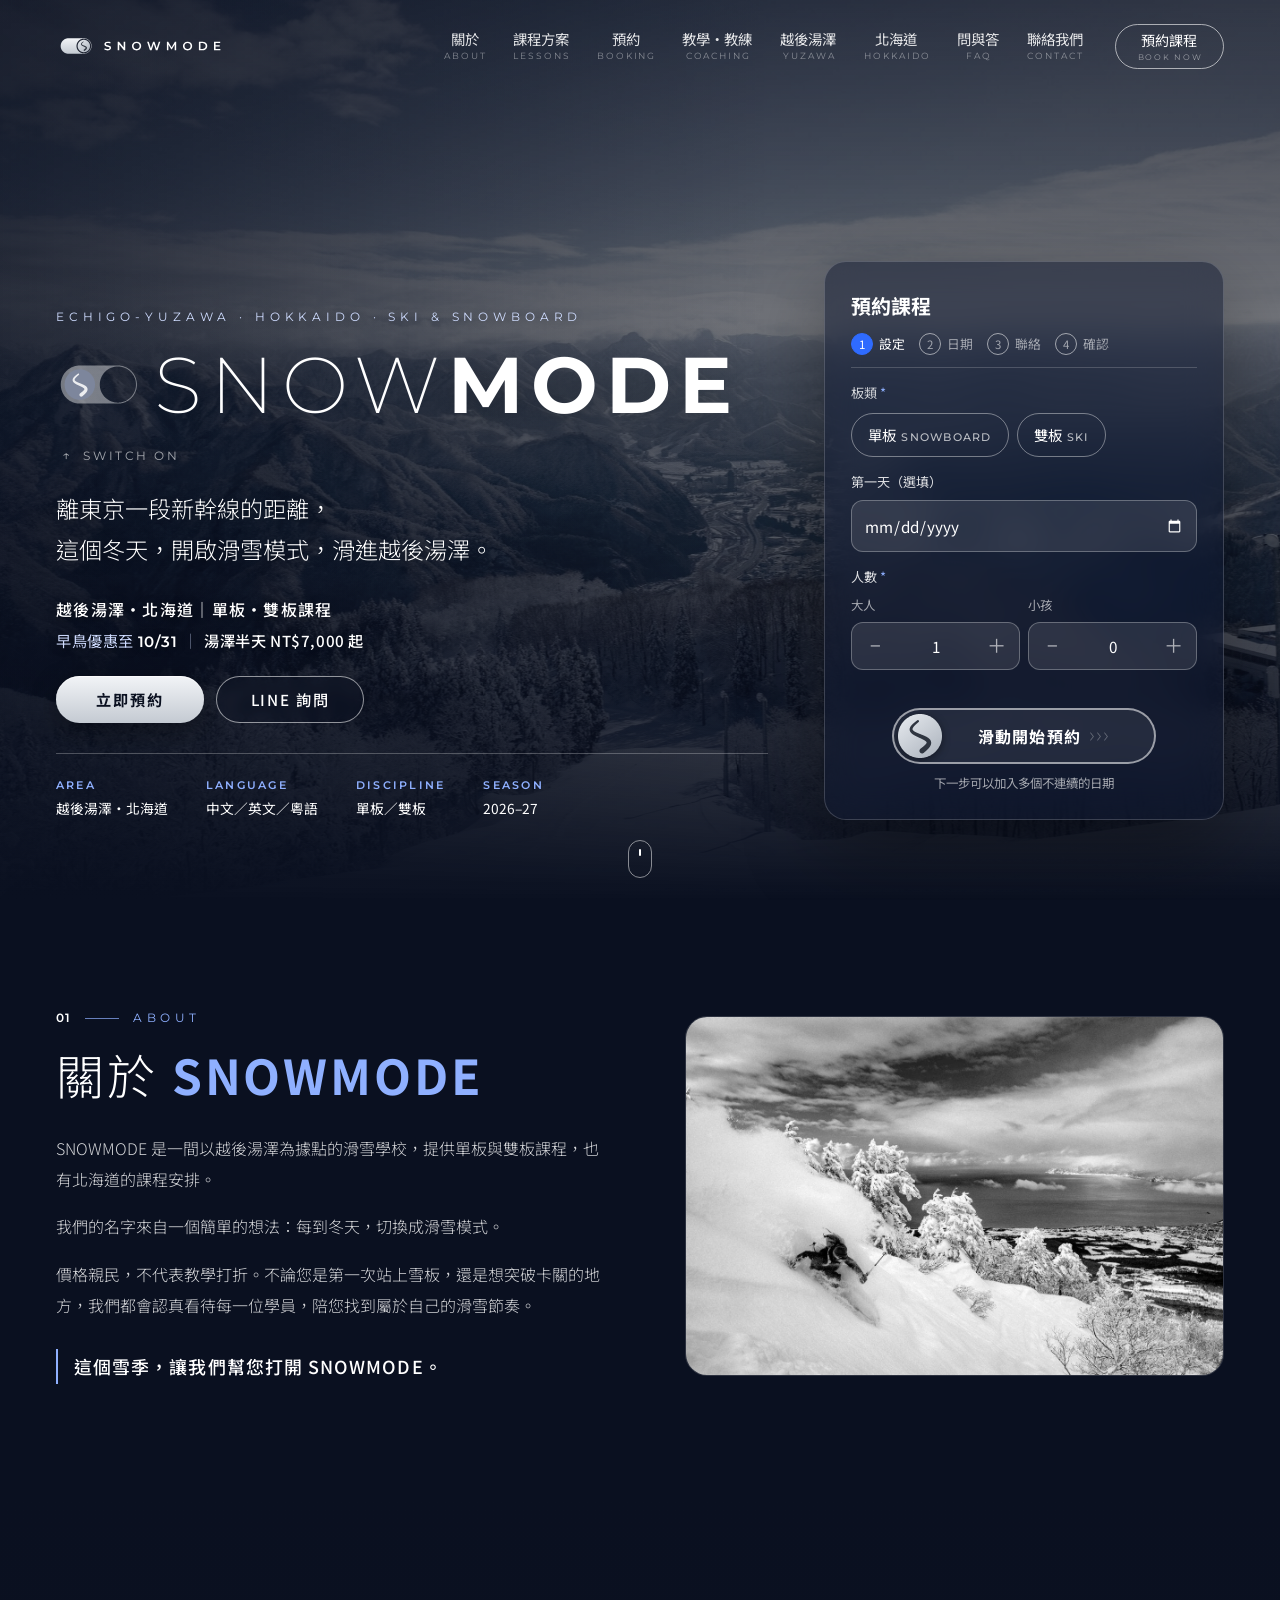
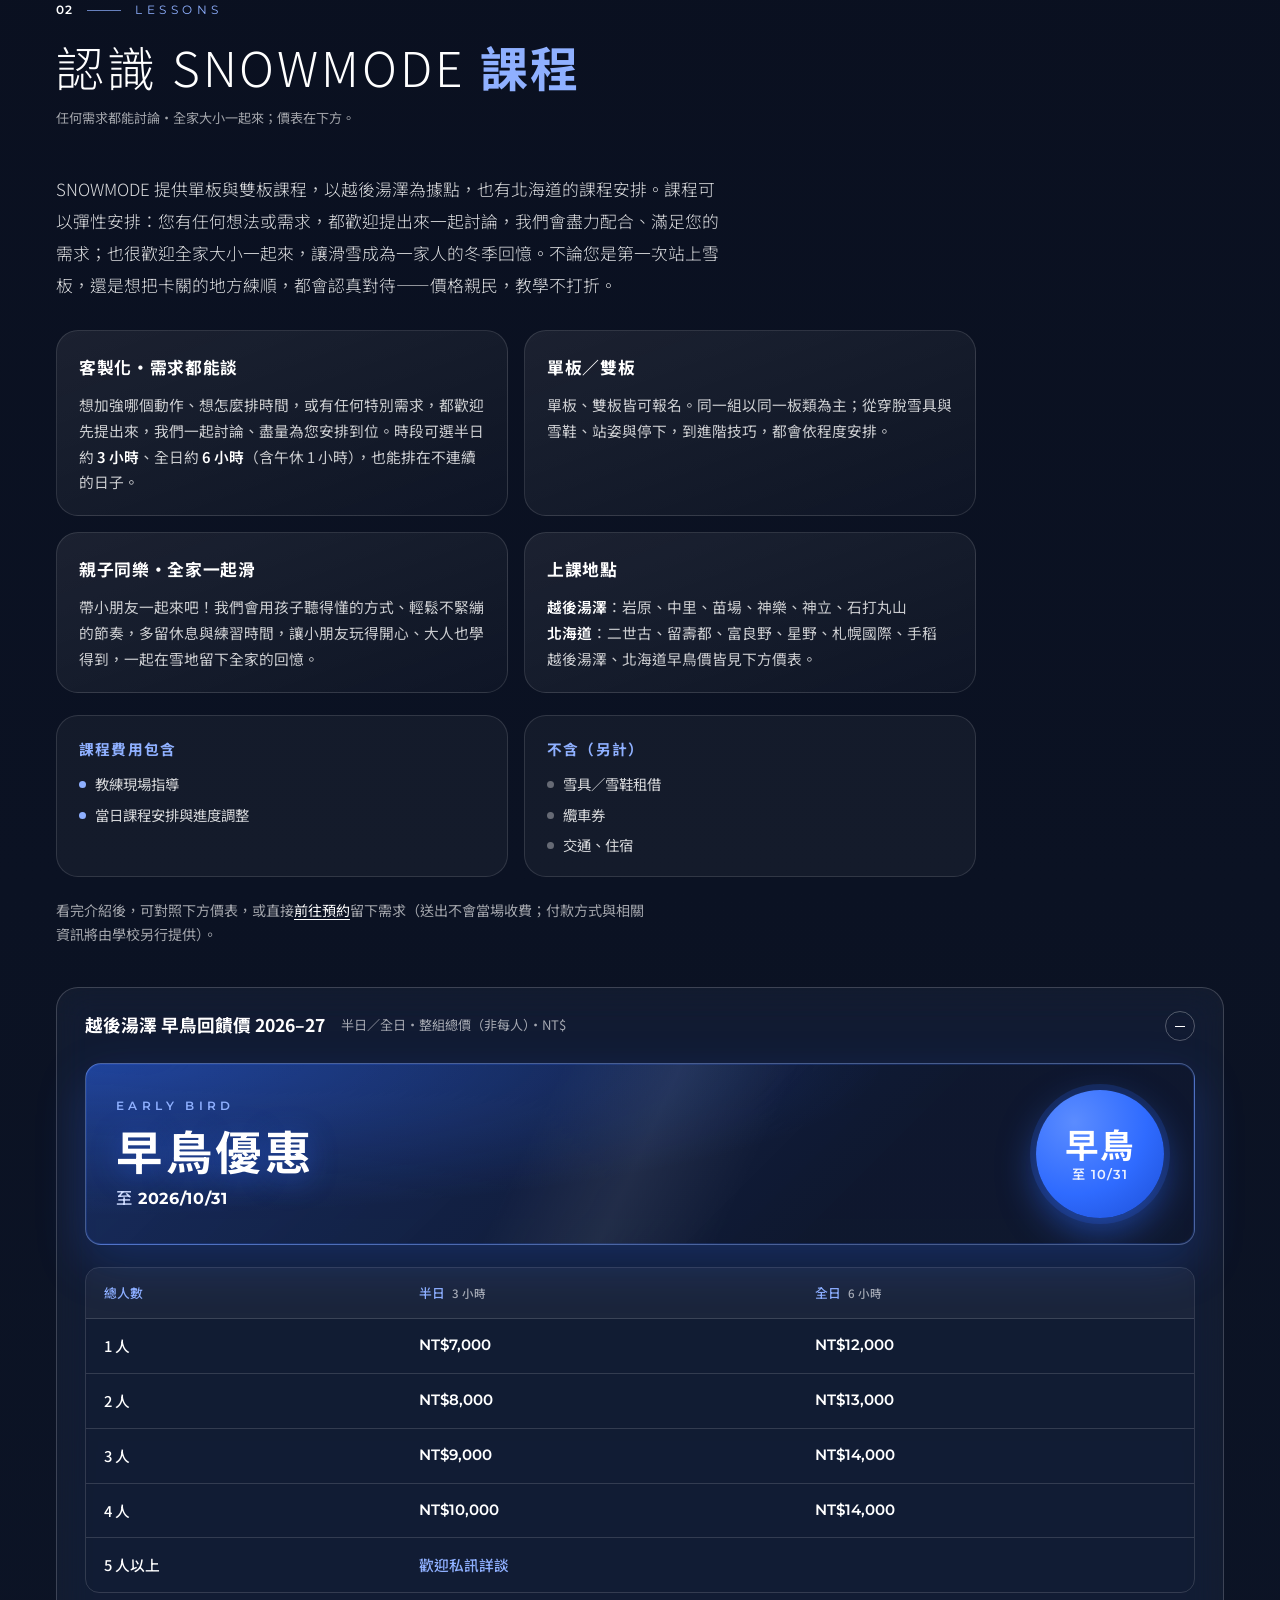
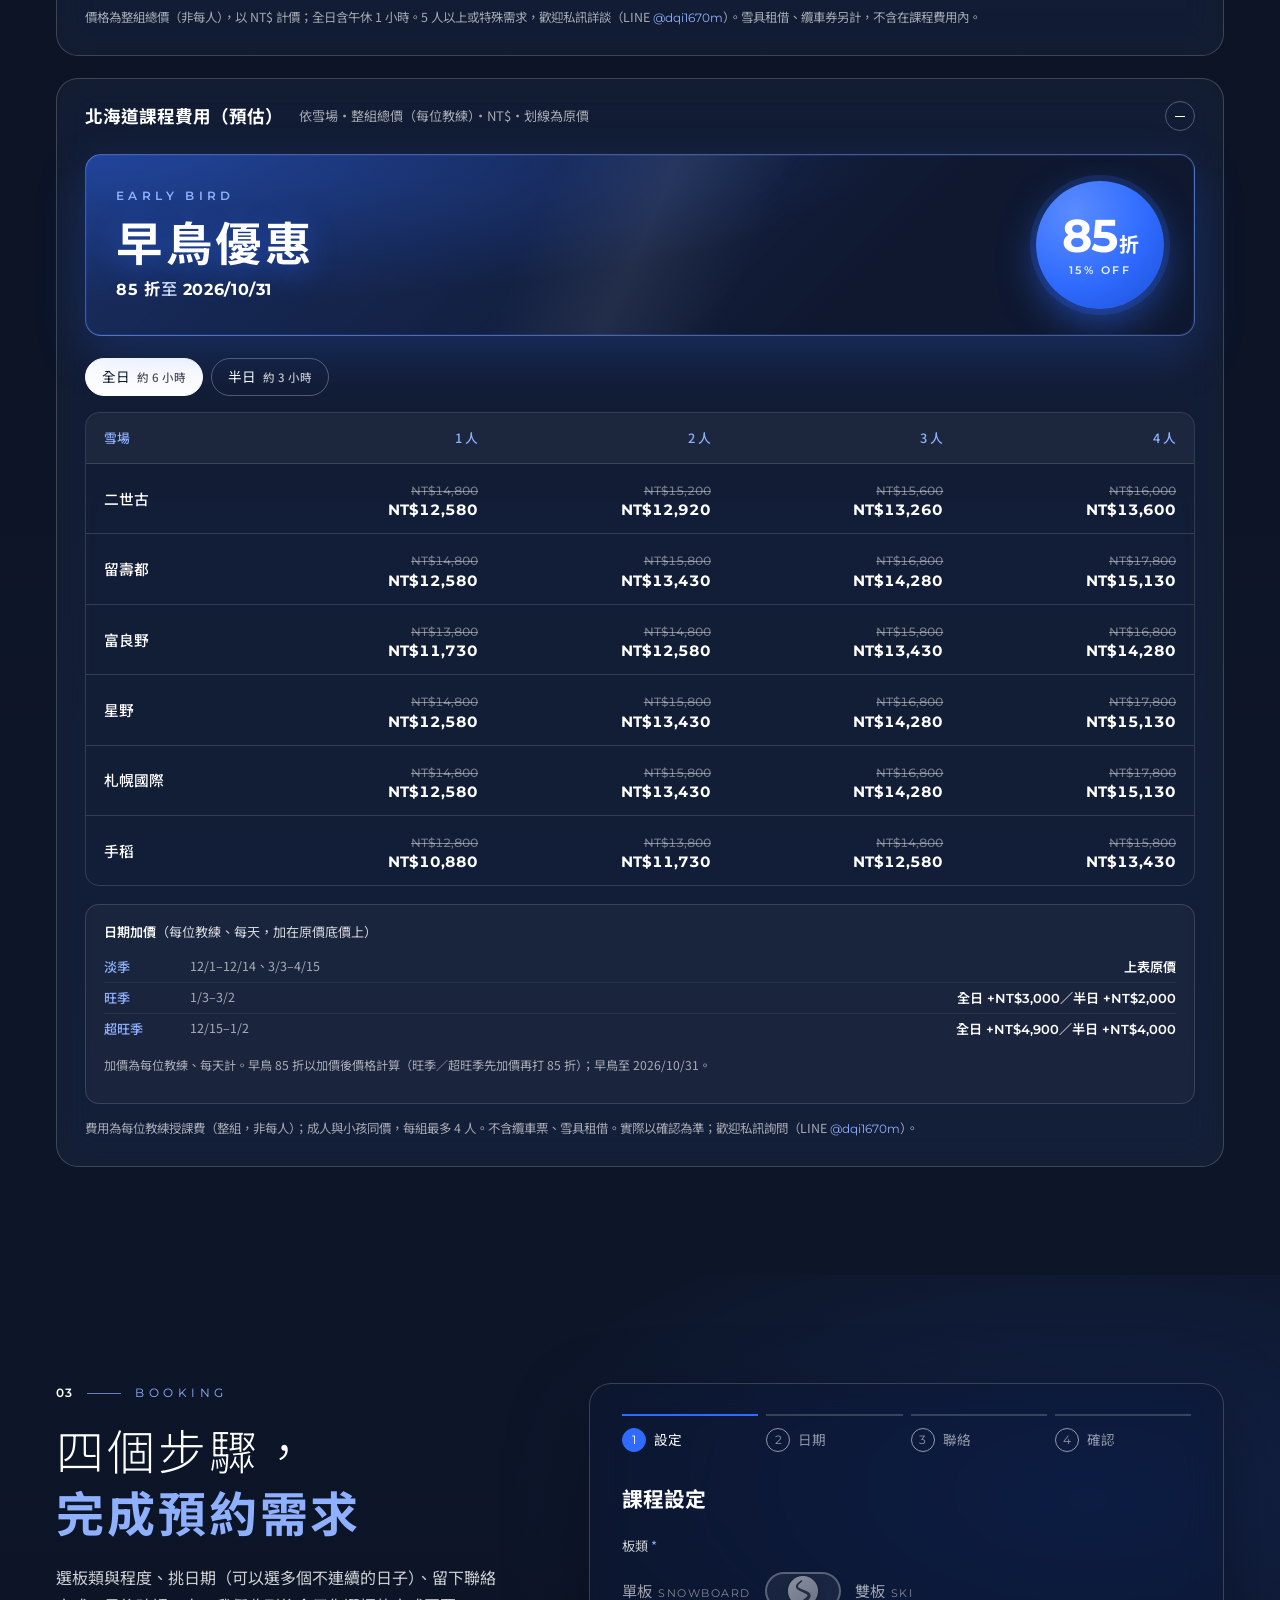
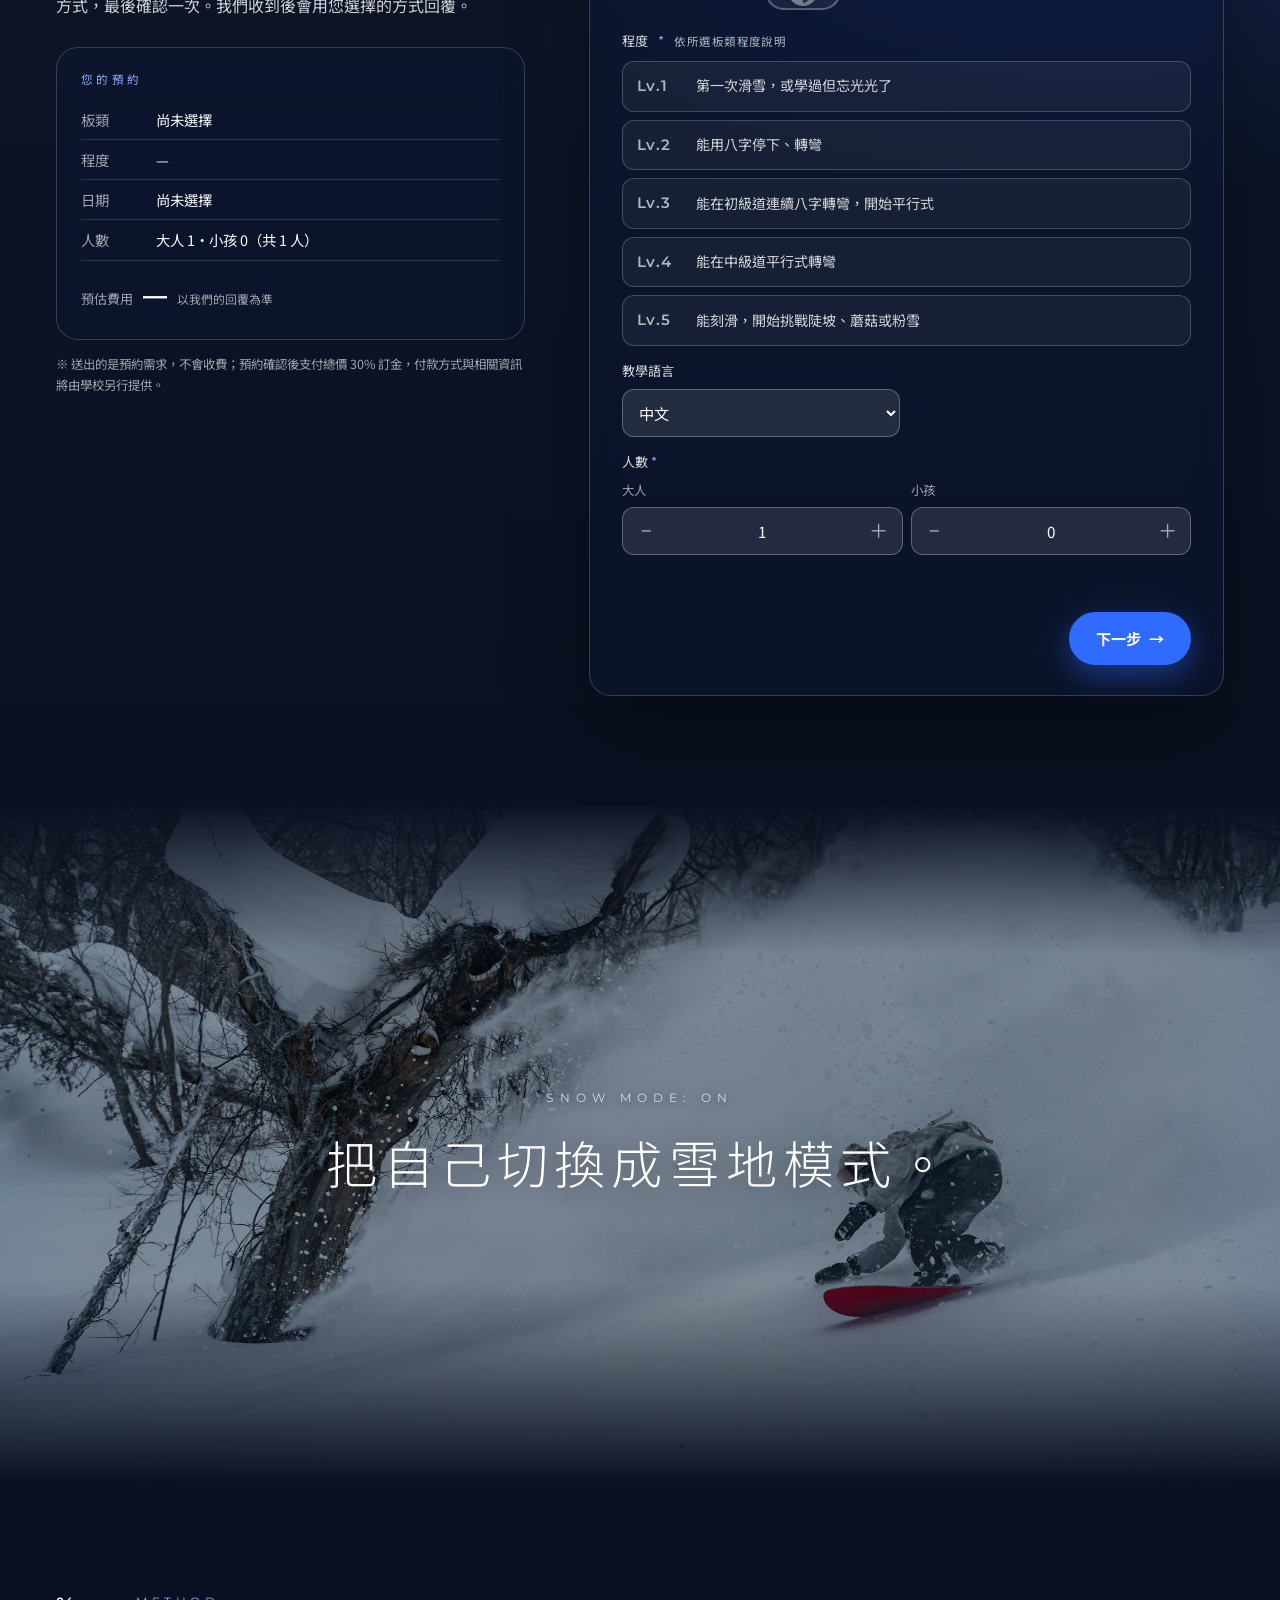
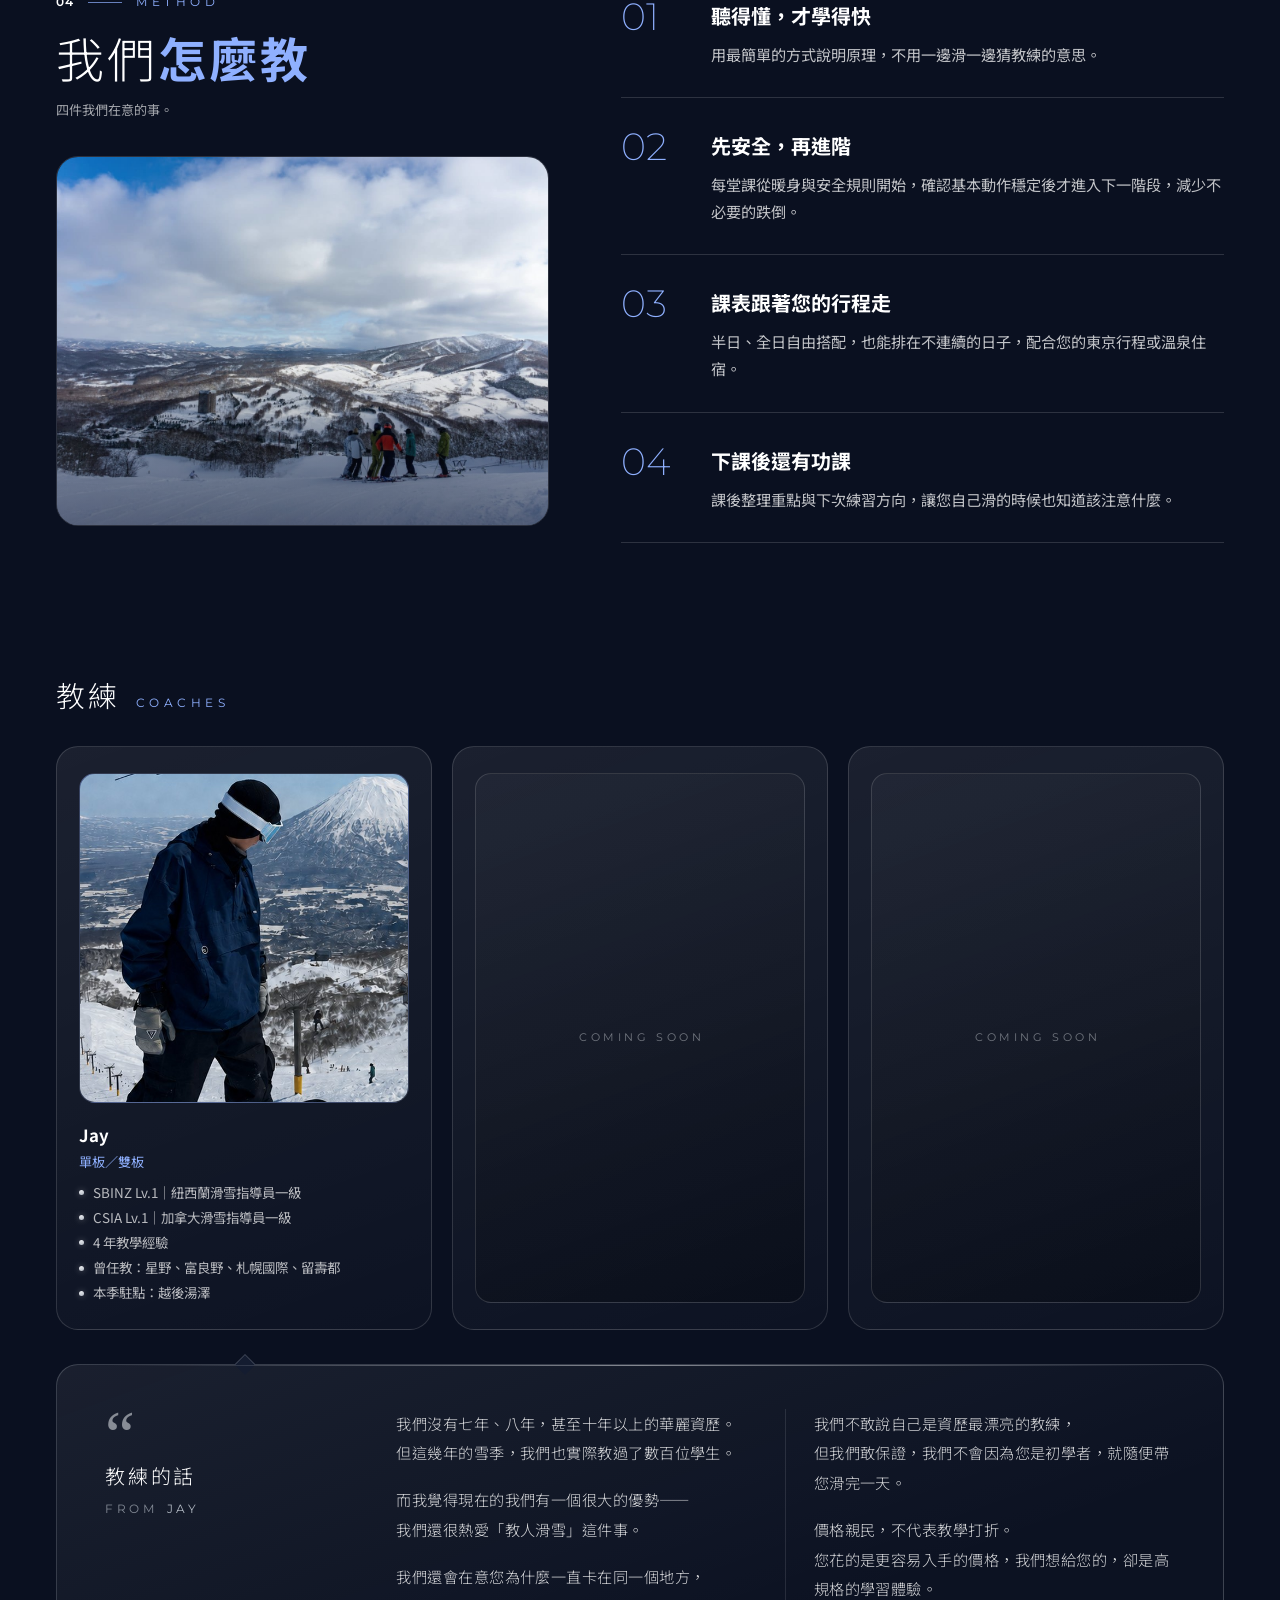
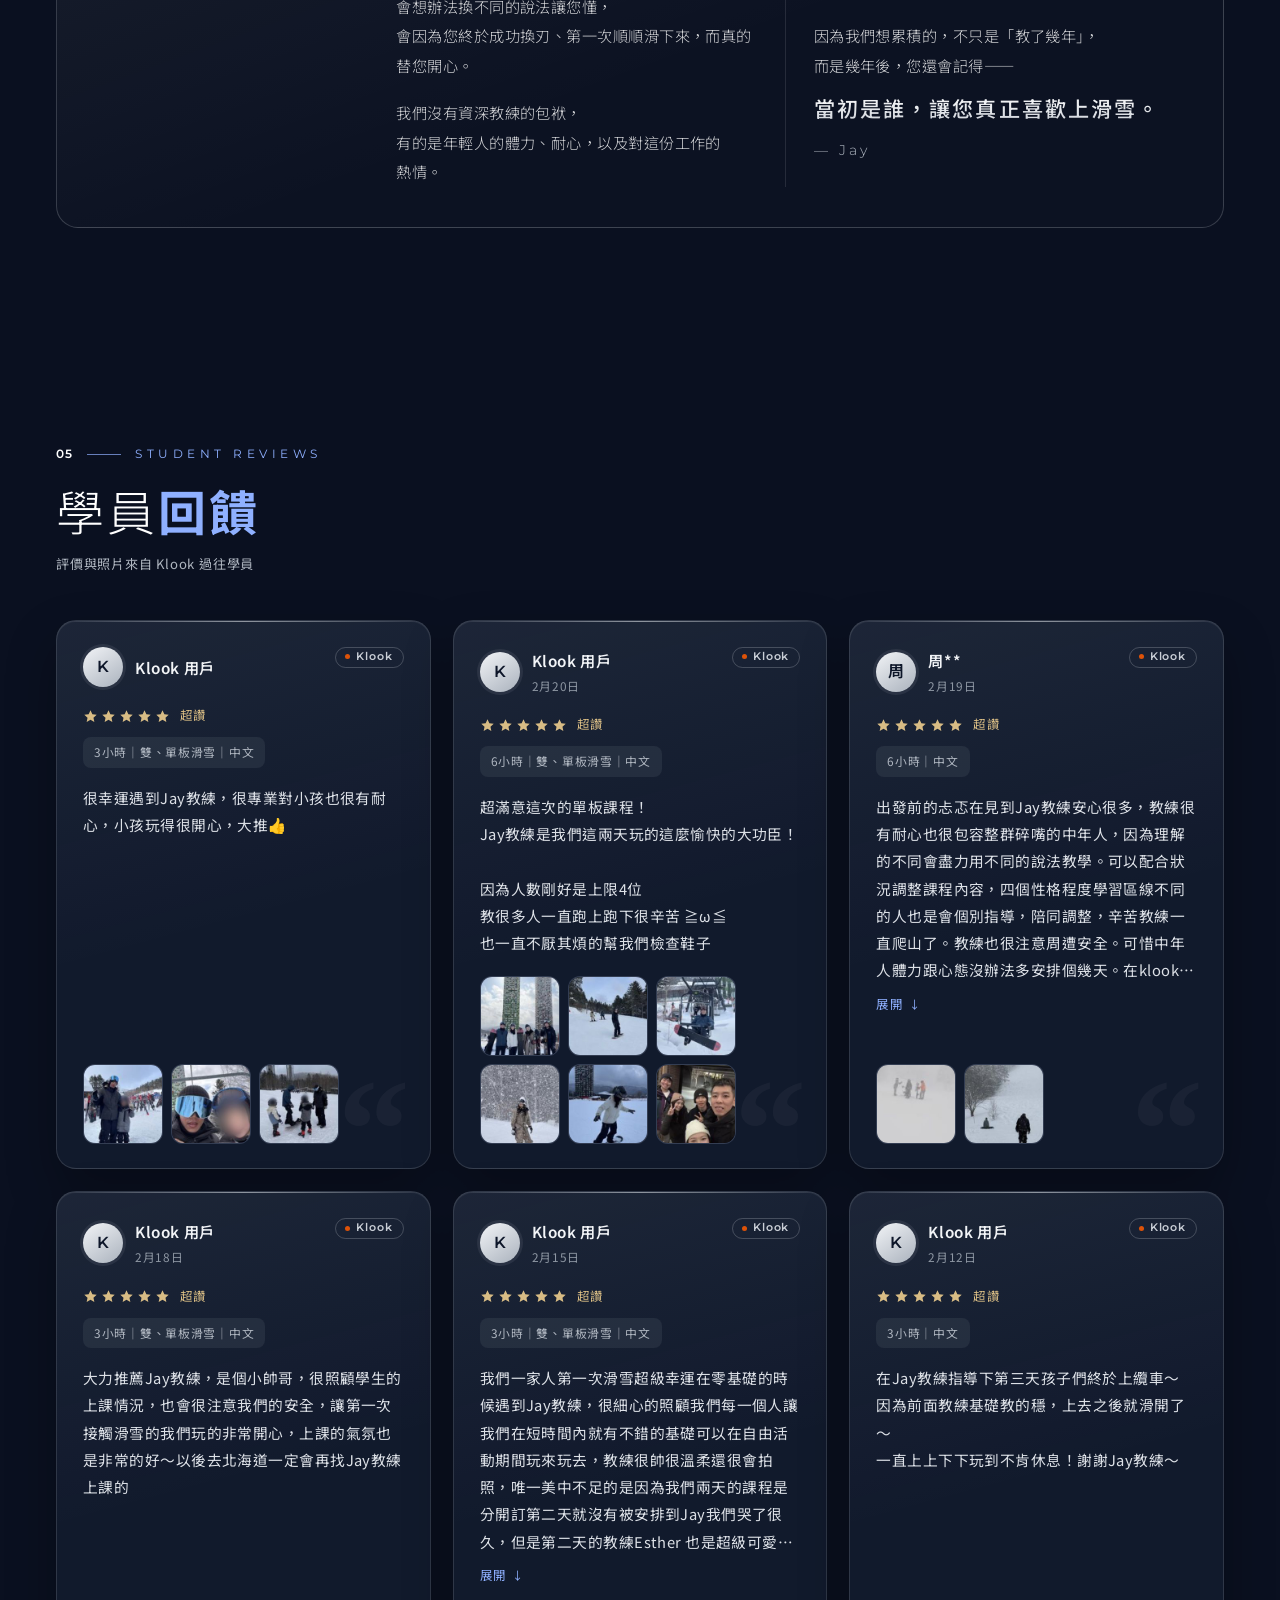
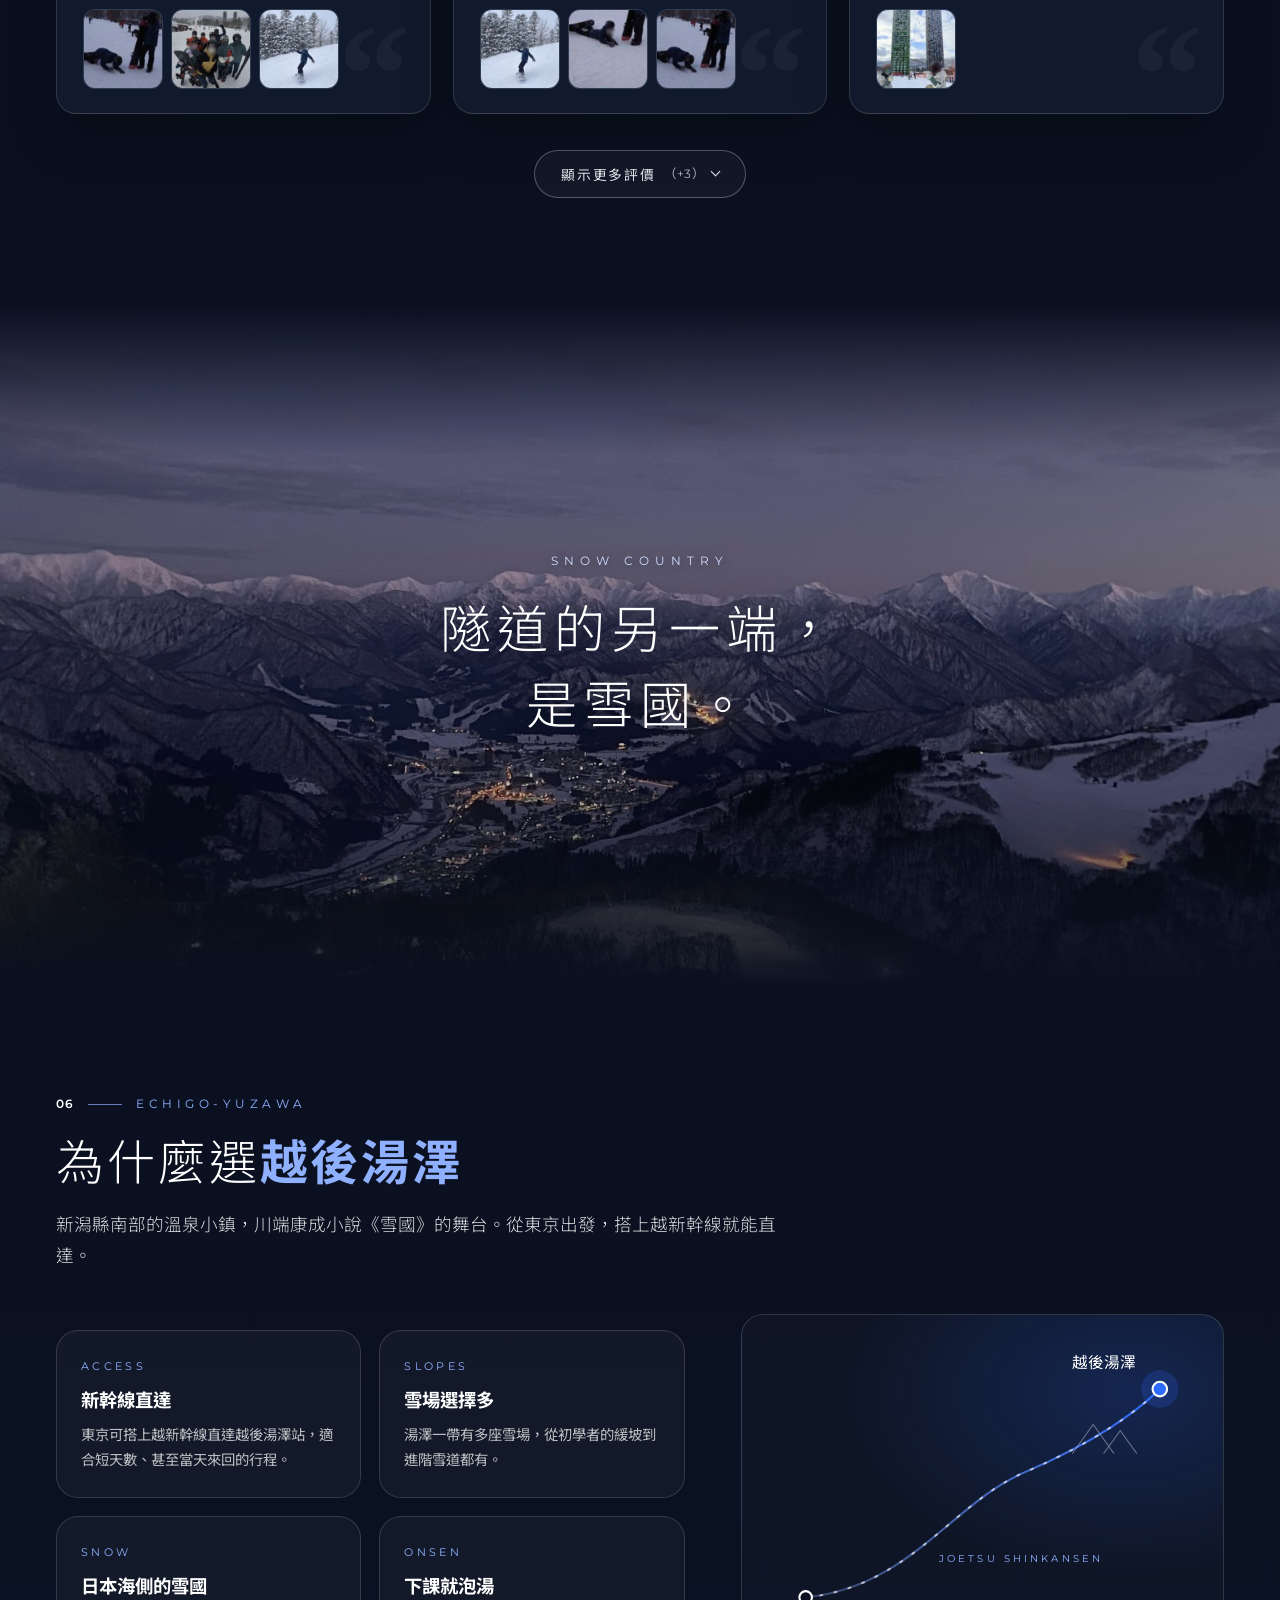
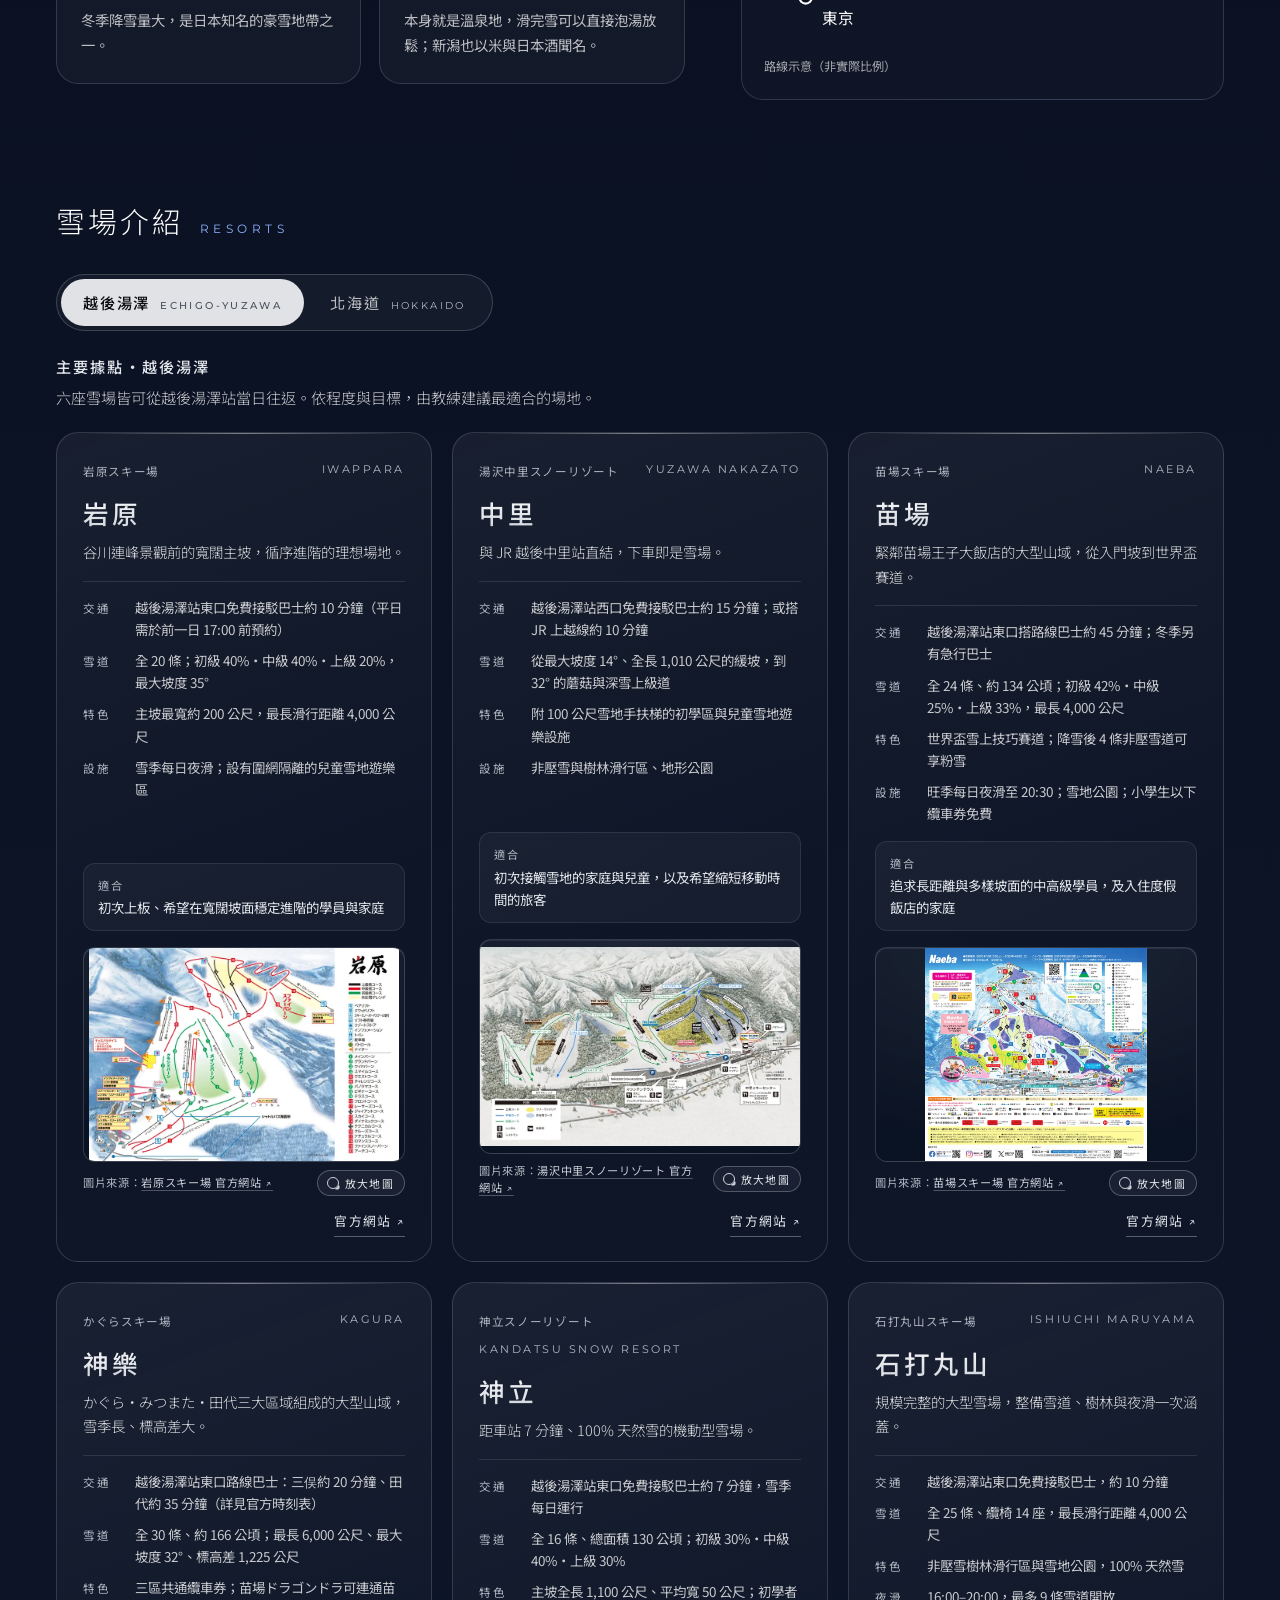
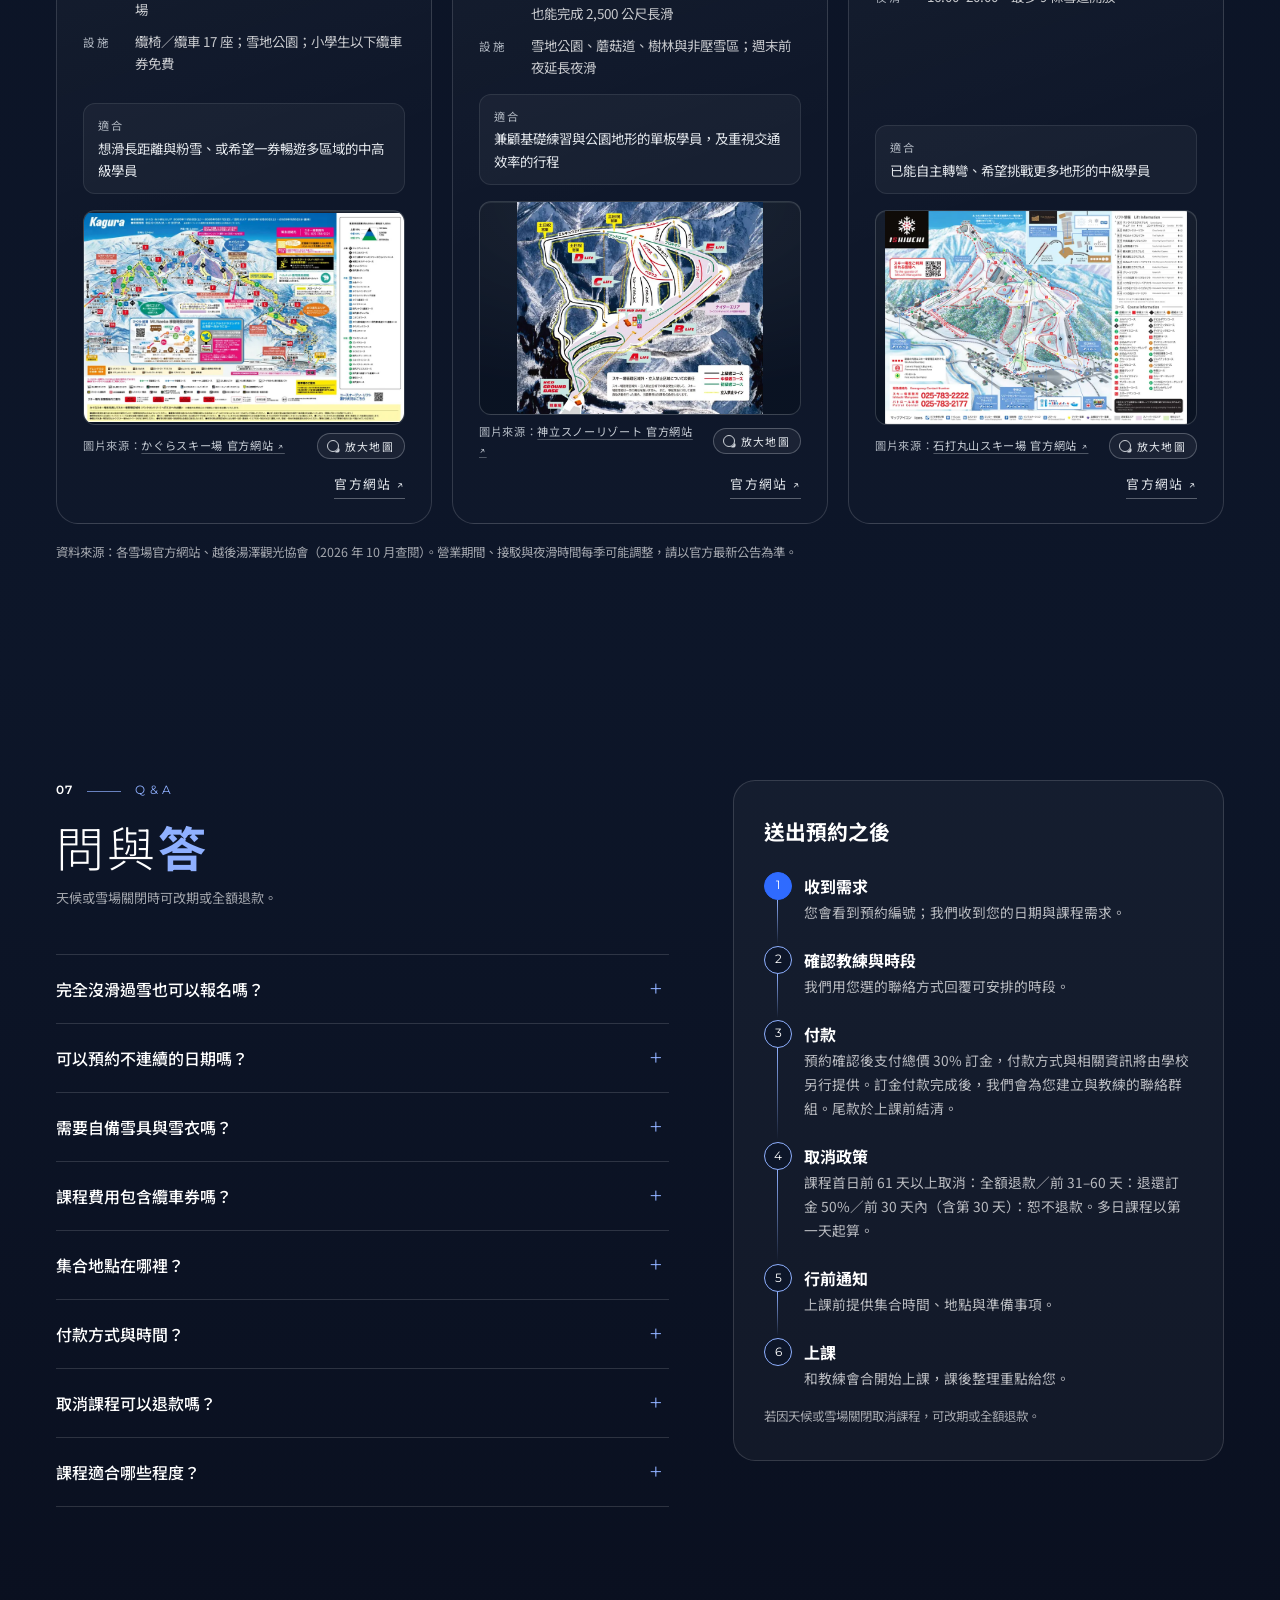
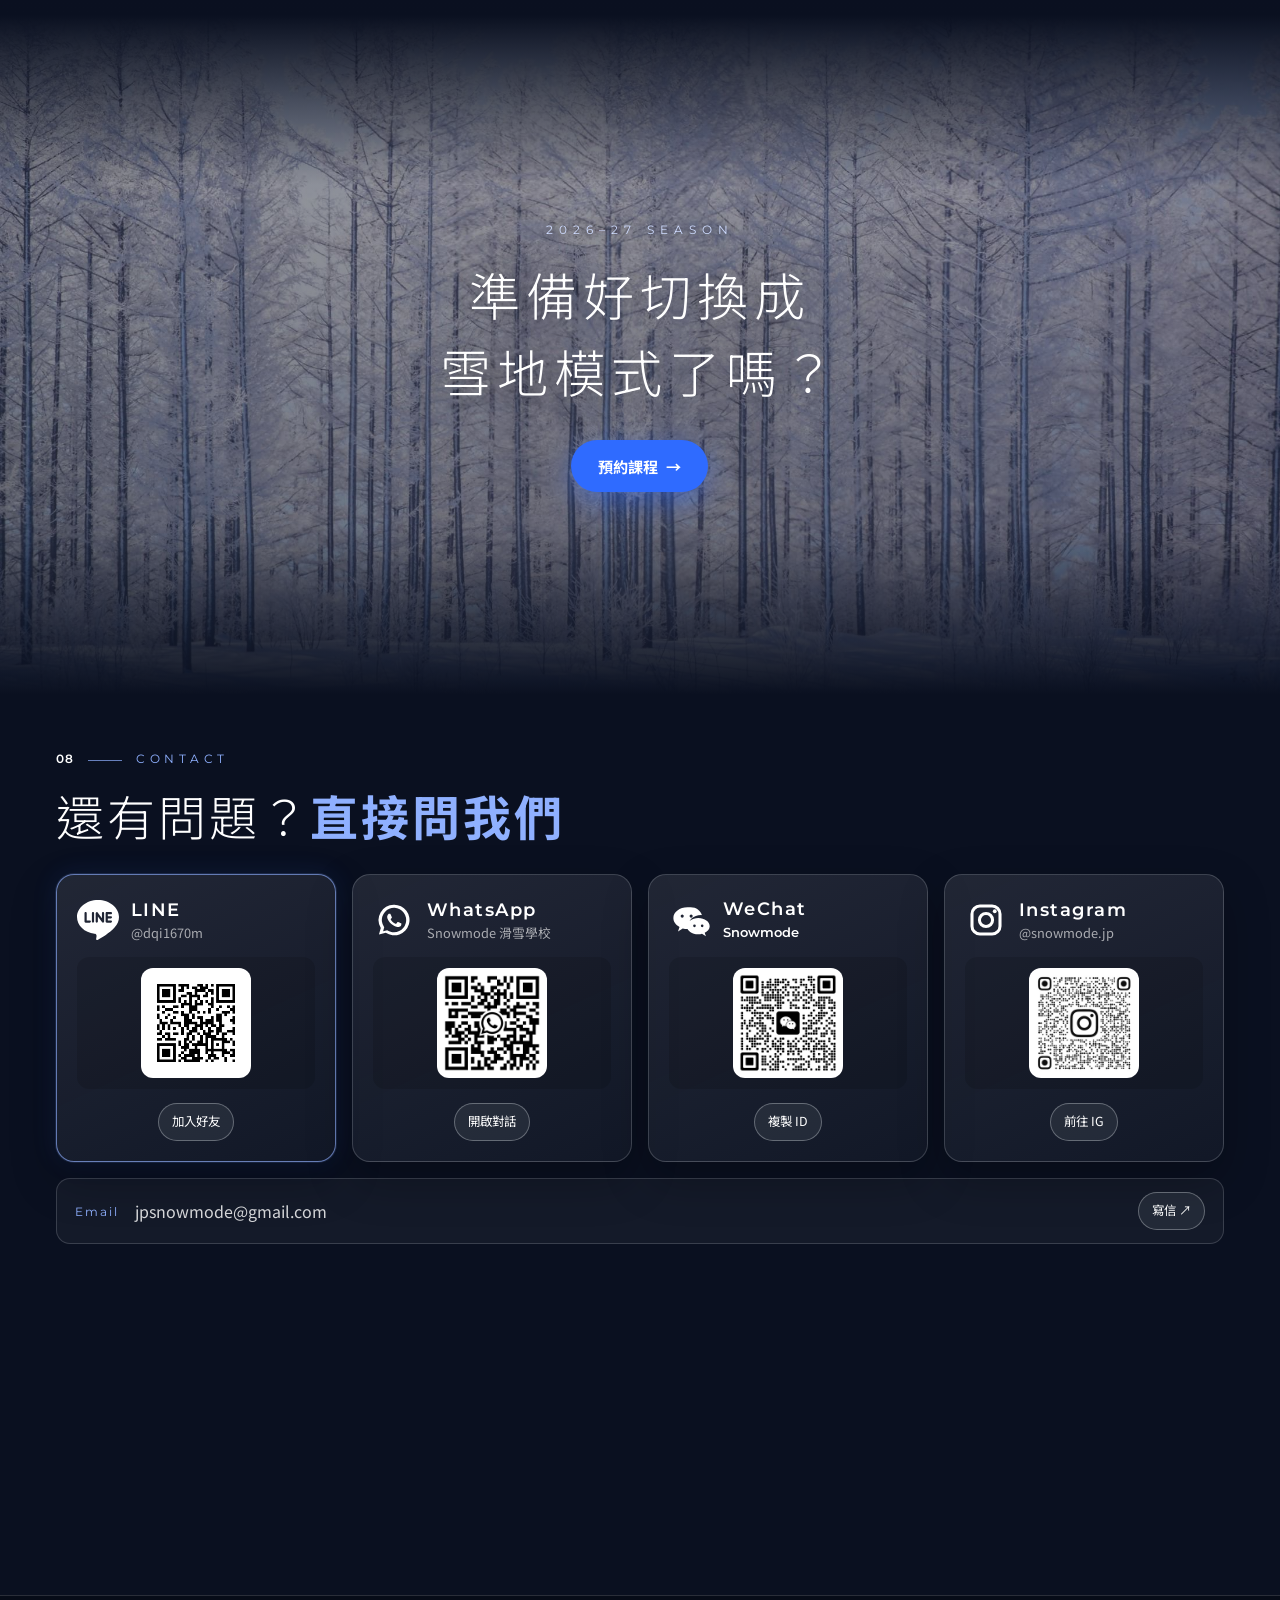
==== commit 7c6c2037: "Hero: add course/early-bird lines + 立即預約 / LINE 詢問 buttons (offline mockup)" ====
--- a/index.html
+++ b/index.html
@@ -3,8 +3,18 @@
 <head>
 <meta charset="UTF-8">
 <meta name="viewport" content="width=device-width, initial-scale=1.0">
+<!-- Google tag (gtag.js) -->
+<script async src="https://www.googletagmanager.com/gtag/js?id=G-LVQTKBTQY5"></script>
+<script>
+  window.dataLayer = window.dataLayer || [];
+  function gtag(){dataLayer.push(arguments);}
+  gtag('js', new Date());
+
+  gtag('config', 'G-LVQTKBTQY5');
+</script>
 <title>SNOWMODE 滑雪學校｜越後湯澤・北海道</title>
-<meta name="description" content="SNOWMODE：越後湯澤、北海道的雙板・單板滑雪課程，可選多個不連續日期線上預約。">
+<meta name="description" content="SNOWMODE 中文滑雪學校：越後湯澤・北海道的雙板・單板滑雪課程，大人、小孩、全家都能安排；可選多個不連續日期線上預約。2026–27 早鳥優惠至 2026/10/31。">
+<link rel="canonical" href="https://jpsnowmode.com/">
 <meta property="og:site_name" content="SNOWMODE">
 <meta property="og:title" content="SNOWMODE 滑雪學校｜越後湯澤・北海道">
 <meta property="og:description" content="離東京一段新幹線的距離，這個冬天，開啟滑雪模式，滑進越後湯澤。">
@@ -27,7 +37,7 @@
 <link rel="preconnect" href="https://fonts.googleapis.com">
 <link rel="preconnect" href="https://fonts.gstatic.com" crossorigin>
 <link href="https://fonts.googleapis.com/css2?family=Montserrat:wght@200;300;400;600;700&family=Noto+Sans+TC:wght@300;400;500;700&display=swap" rel="stylesheet">
-<link rel="stylesheet" href="style.css?v=wizest1">
+<link rel="stylesheet" href="style.css?v=herocta1">
 <link rel="stylesheet" href="hero-snow.css?v=1">
 </head>
 <body>
@@ -84,6 +94,14 @@
       <p class="sr-only" id="snow-live" role="status" aria-live="polite"></p>
     </div>
     <p class="lead"><span class="lead-l">離東京一段新幹線的距離，</span><span class="lead-l"><span>這個冬天，</span><span>開啟滑雪模式，</span><span>滑進越後湯澤。</span></span></p>
+    <div class="hero-offer">
+      <p class="hero-course">越後湯澤・北海道｜單板・雙板課程</p>
+      <p class="hero-eb"><span class="hero-eb-tag">早鳥優惠至 <time datetime="2026-10-31">10/31</time></span><span class="hero-eb-sep" aria-hidden="true">｜</span><span class="hero-eb-price">湯澤半天 NT$7,000 起</span></p>
+      <div class="hero-cta">
+        <a class="hero-btn hero-btn--main" href="#booking">立即預約</a>
+        <a class="hero-btn hero-btn--line" href="https://line.me/R/ti/p/@dqi1670m" target="_blank" rel="noopener">LINE 詢問</a>
+      </div>
+    </div>
     <dl class="facts">
       <div><dt>AREA</dt><dd>越後湯澤・北海道</dd></div>
       <div><dt>LANGUAGE</dt><dd>中文／英文／粵語</dd></div>
@@ -1186,6 +1204,6 @@
 <button class="to-top" id="to-top" type="button" aria-label="回到頁首" tabindex="-1"><svg viewBox="0 0 24 24" aria-hidden="true"><path d="M12 19V5M5.5 11.5 12 5l6.5 6.5" fill="none" stroke="currentColor" stroke-width="1.6" stroke-linecap="round" stroke-linejoin="round"/></svg></button>
 <div class="toast" id="toast" role="status" aria-live="polite"></div>
 <script src="hero-snow.js?v=1"></script>
-<script src="script.js?v=hkprice3"></script>
+<script src="script.js?v=ga4"></script>
 </body>
 </html>
--- a/style.css
+++ b/style.css
@@ -1151,3 +1151,28 @@
 @media (prefers-reduced-motion:reduce){.to-top{transition:none}}
 .pkg-price .pkg-area{display:block;font-family:var(--sans);font-weight:500;font-size:.8rem;letter-spacing:.12em;color:var(--blue-2);margin-bottom:6px}
 .pkg-price .pkg-from{font-family:var(--sans);font-weight:700;font-size:1.05rem;margin-left:4px}
+
+/* ===== Hero offer: what / where / price / deadline + 2 actions (first screen for ad visitors) ===== */
+.hero-offer{margin-top:26px}
+.hero-course{font-size:1rem;font-weight:500;letter-spacing:.08em;color:#fff;text-shadow:0 1px 10px rgba(0,0,0,.45)}
+.hero-eb{margin-top:4px;font-size:.95rem;font-weight:400;letter-spacing:.04em;color:var(--blue-3);text-shadow:0 1px 10px rgba(0,0,0,.45)}
+.hero-eb time{font-family:var(--lat);font-weight:600;letter-spacing:.04em;color:#fff}
+.hero-eb-sep{margin:0 .35em;color:rgba(207,220,255,.55)}
+.hero-eb-price{font-weight:500;color:#fff}
+.hero-cta{display:flex;flex-wrap:wrap;gap:12px;margin-top:20px}
+.hero-btn{display:inline-flex;align-items:center;justify-content:center;min-width:148px;padding:12px 28px;border-radius:999px;font-size:.95rem;font-weight:500;letter-spacing:.12em;line-height:1.4;text-decoration:none;transition:transform .2s ease,box-shadow .2s ease,border-color .2s ease,background-color .2s ease}
+.hero-btn--main{background:linear-gradient(180deg,#F2F4F7 0%,#C4CAD2 100%);color:var(--night);font-weight:700;box-shadow:0 8px 26px rgba(0,0,0,.35),inset 0 1px 0 rgba(255,255,255,.7)}
+.hero-btn--main:hover{transform:translateY(-2px);box-shadow:0 12px 30px rgba(0,0,0,.42),inset 0 1px 0 rgba(255,255,255,.7)}
+.hero-btn--line{border:1px solid rgba(255,255,255,.55);color:#fff;background:rgba(10,16,32,.28);-webkit-backdrop-filter:blur(6px);backdrop-filter:blur(6px)}
+.hero-btn--line:hover{border-color:#fff;background:rgba(10,16,32,.45)}
+.hero-btn:focus-visible{outline:2px solid var(--blue-2);outline-offset:3px}
+.hero-offer + .facts{margin-top:30px}
+@media (max-width:640px){
+  .hero-offer{margin-top:20px}
+  .hero-course{font-size:.95rem;letter-spacing:.04em}
+  .hero-eb{font-size:.9rem;letter-spacing:.02em}
+  .hero-cta{gap:10px;margin-top:16px}
+  .hero-btn{flex:1 1 0;min-width:0;padding:12px 10px;letter-spacing:.08em}
+  .hero-offer + .facts{margin-top:24px}
+}
+@media (prefers-reduced-motion:reduce){.hero-btn{transition:none}.hero-btn--main:hover{transform:none}}
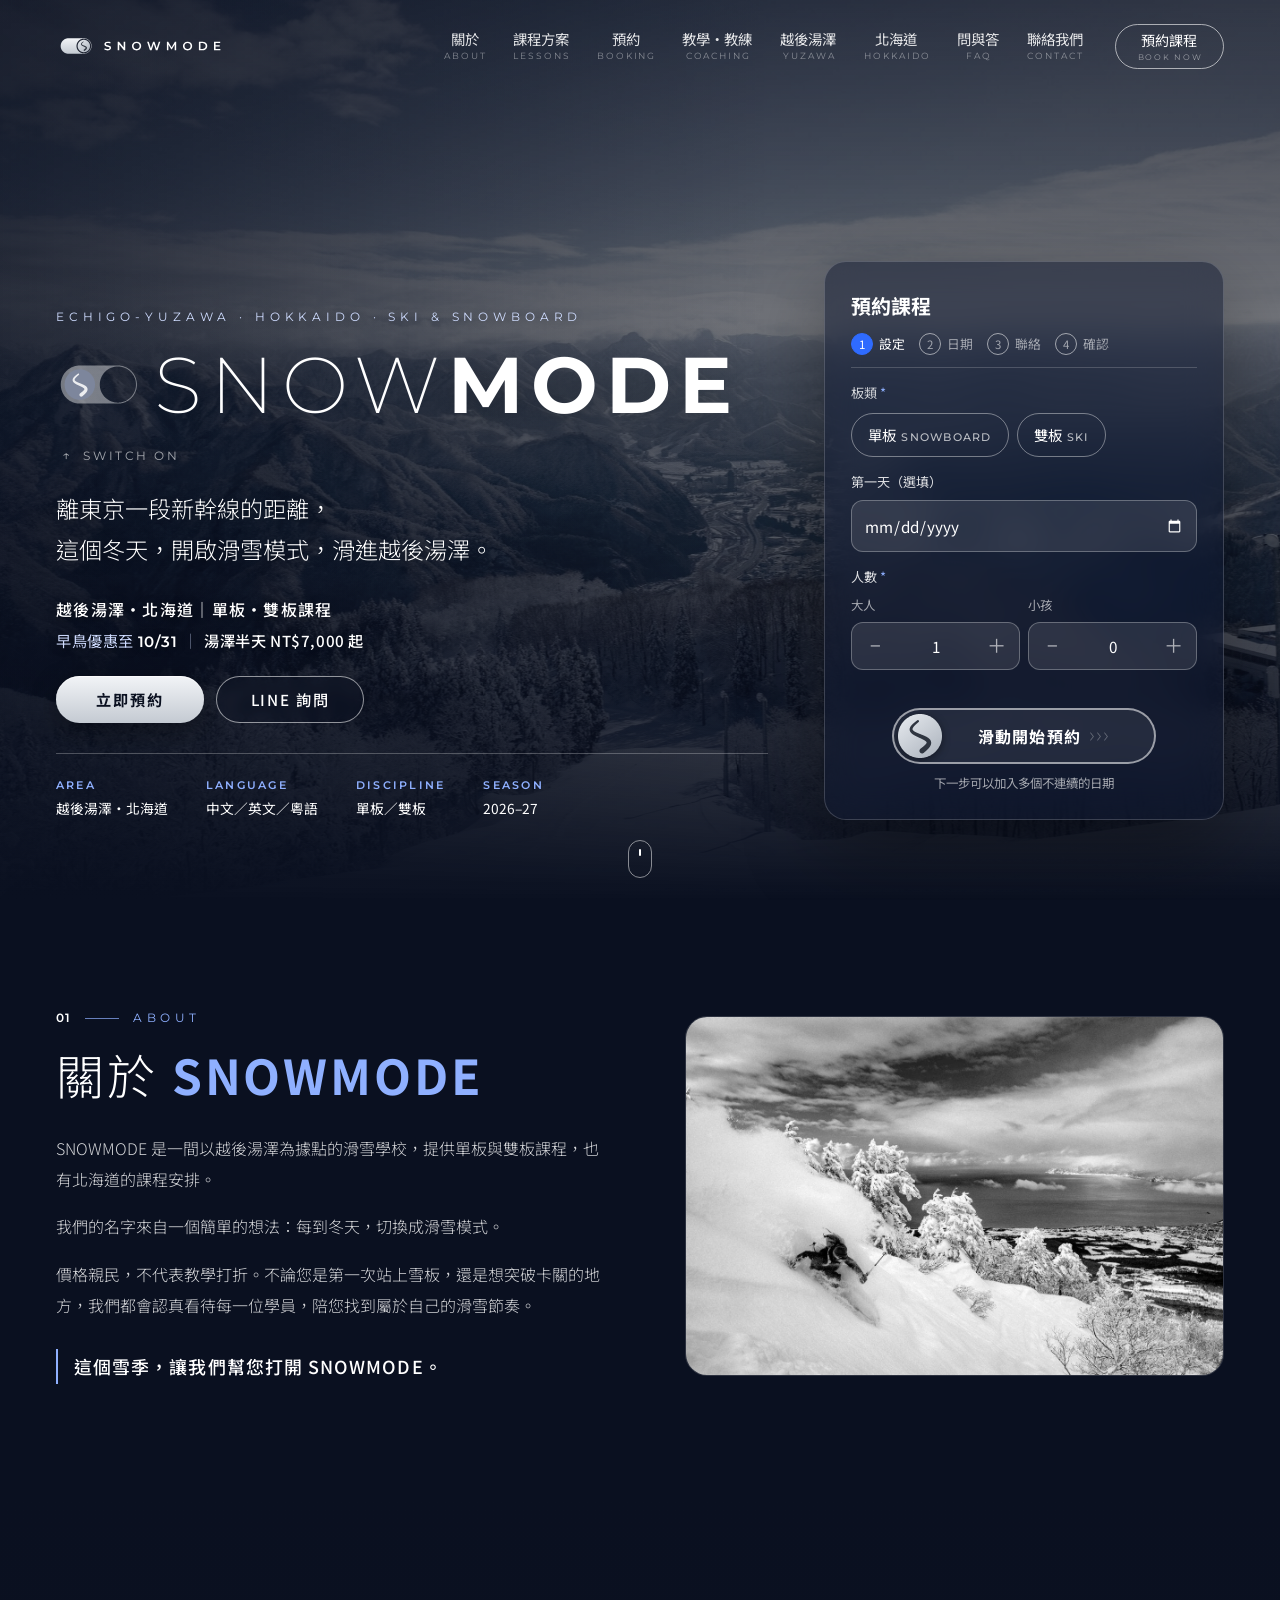
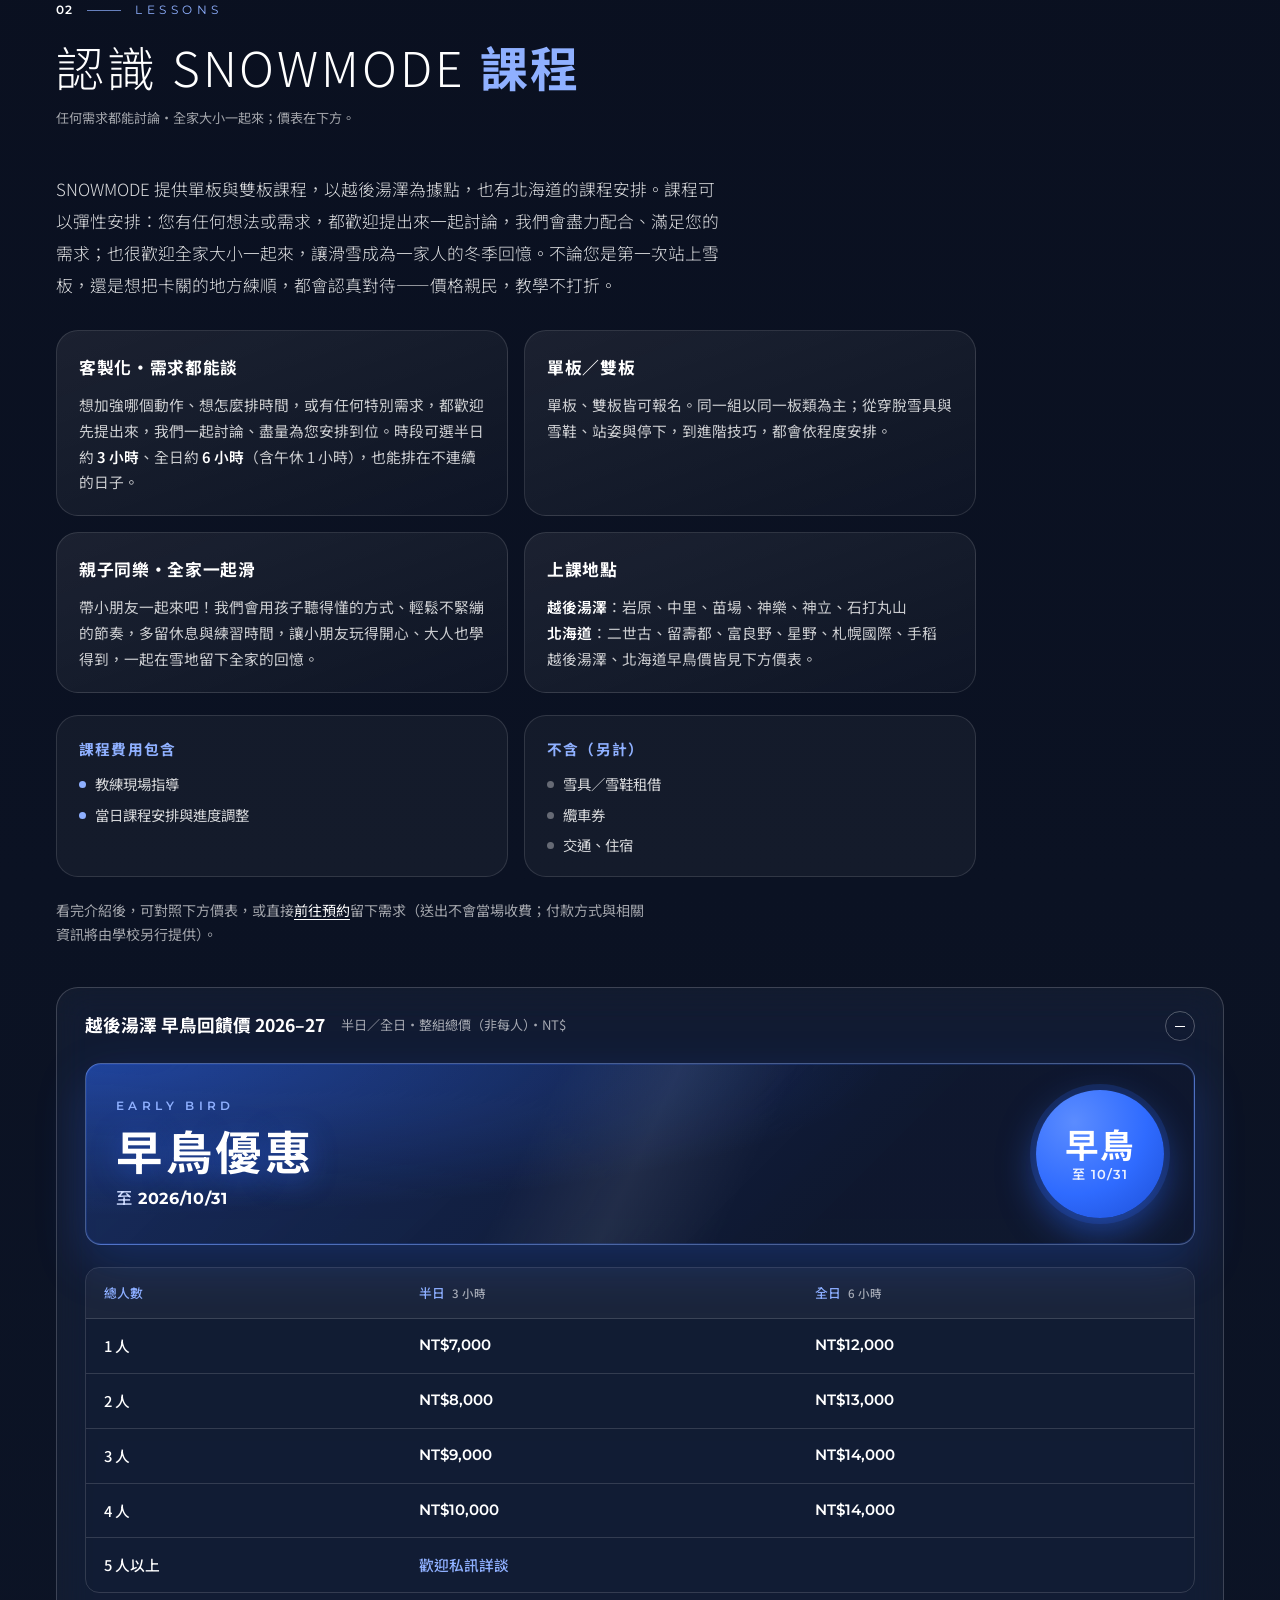
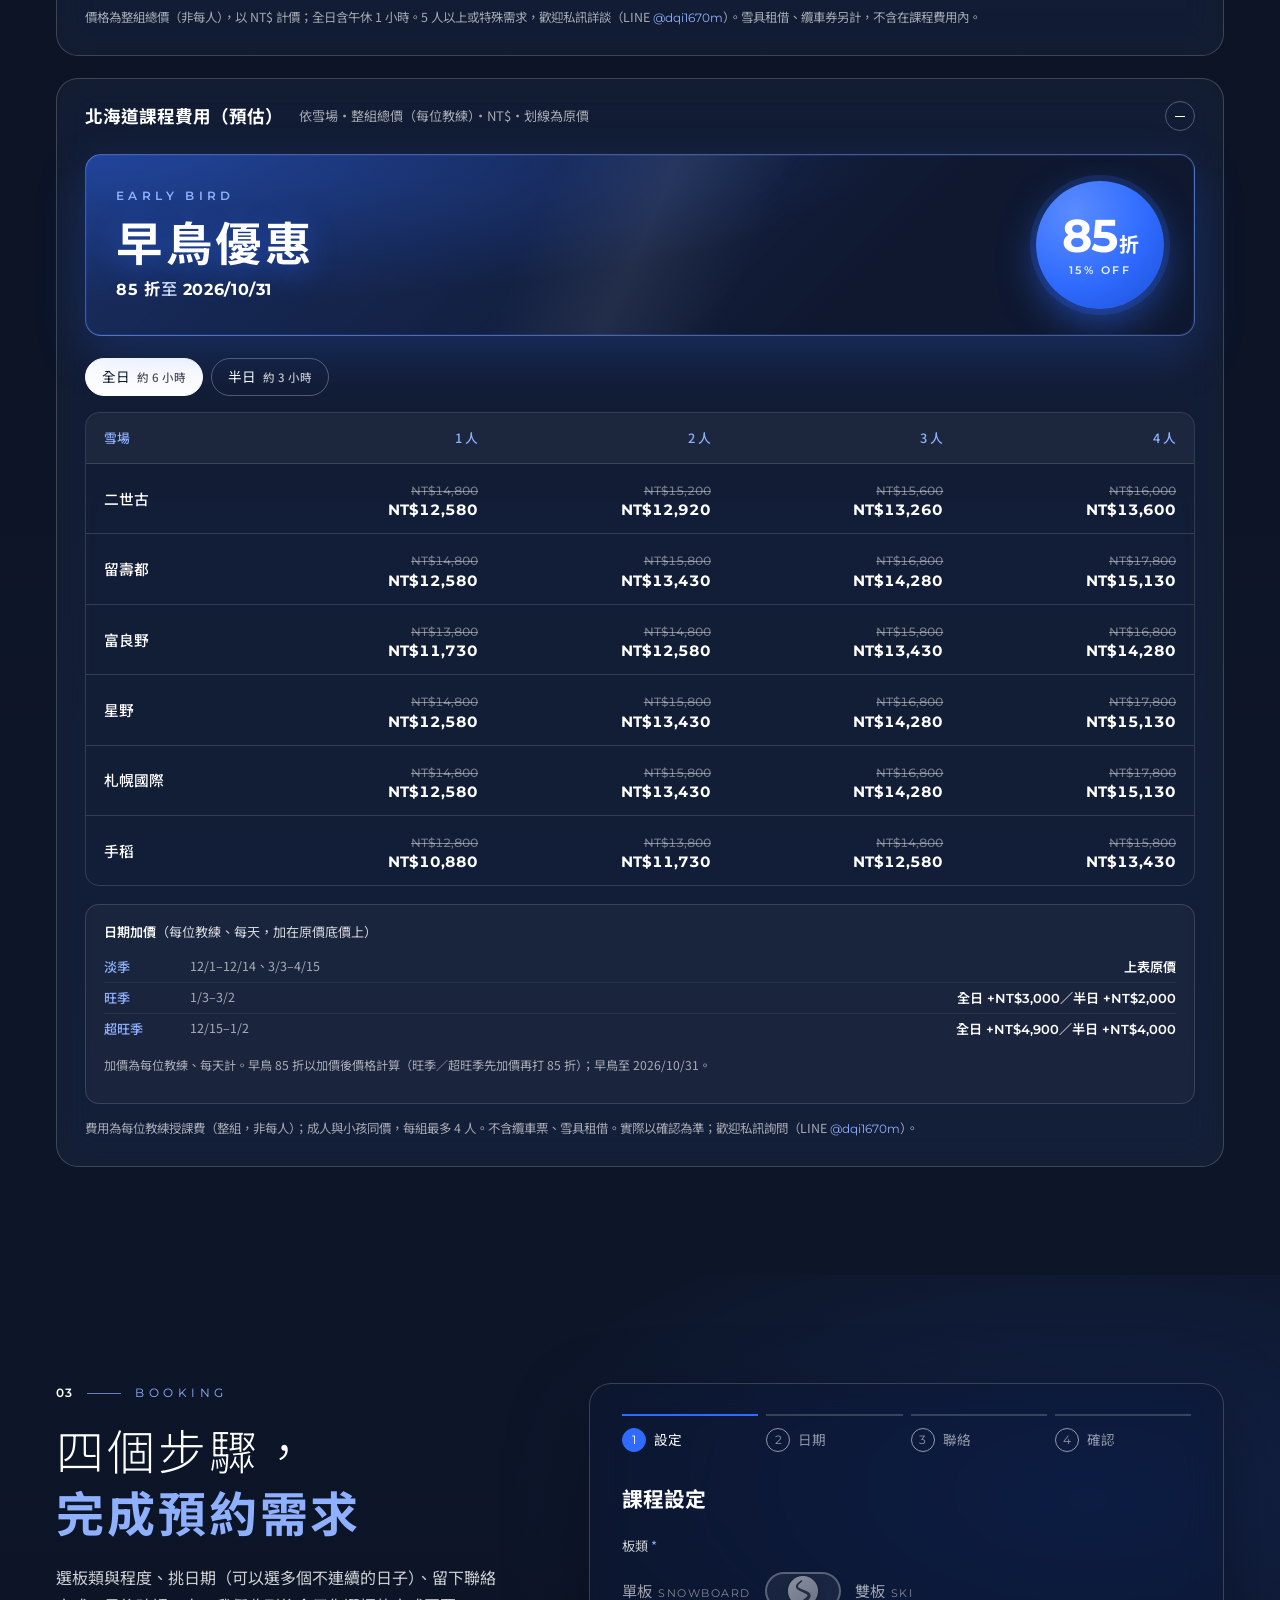
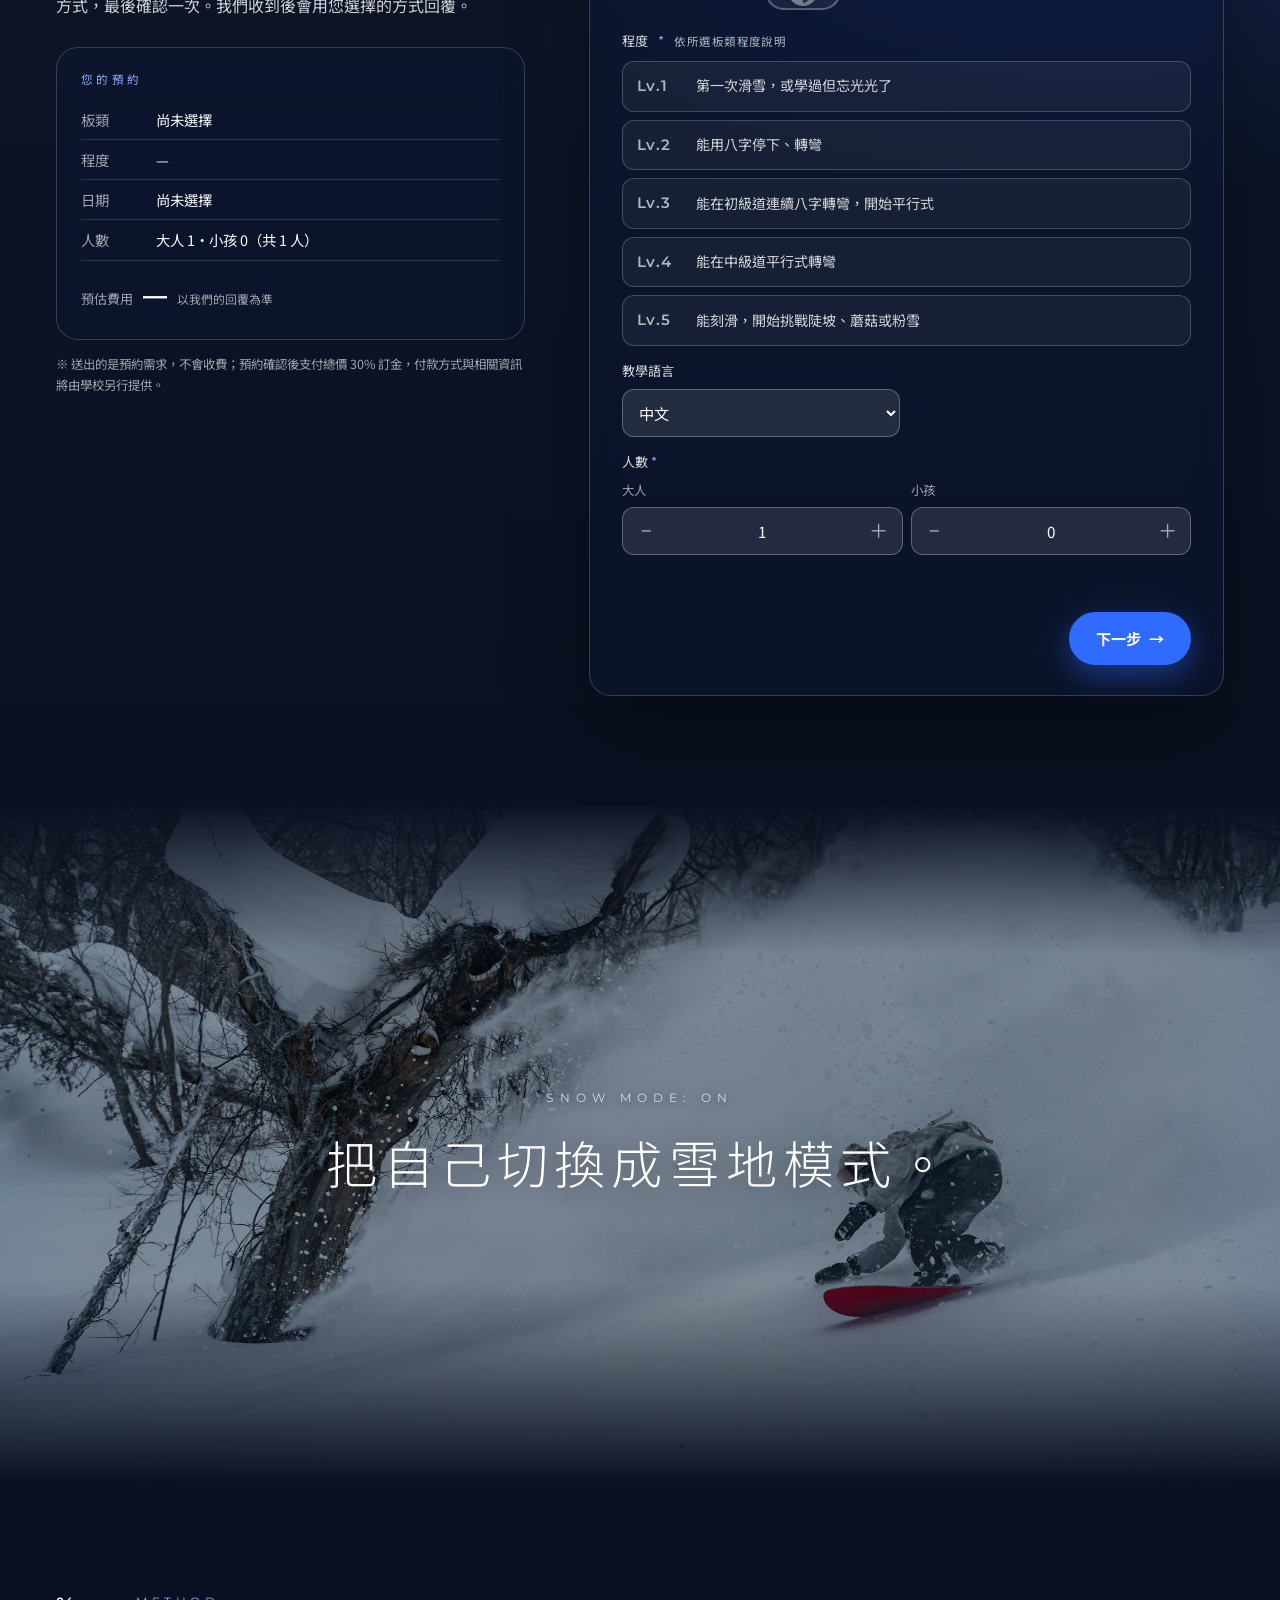
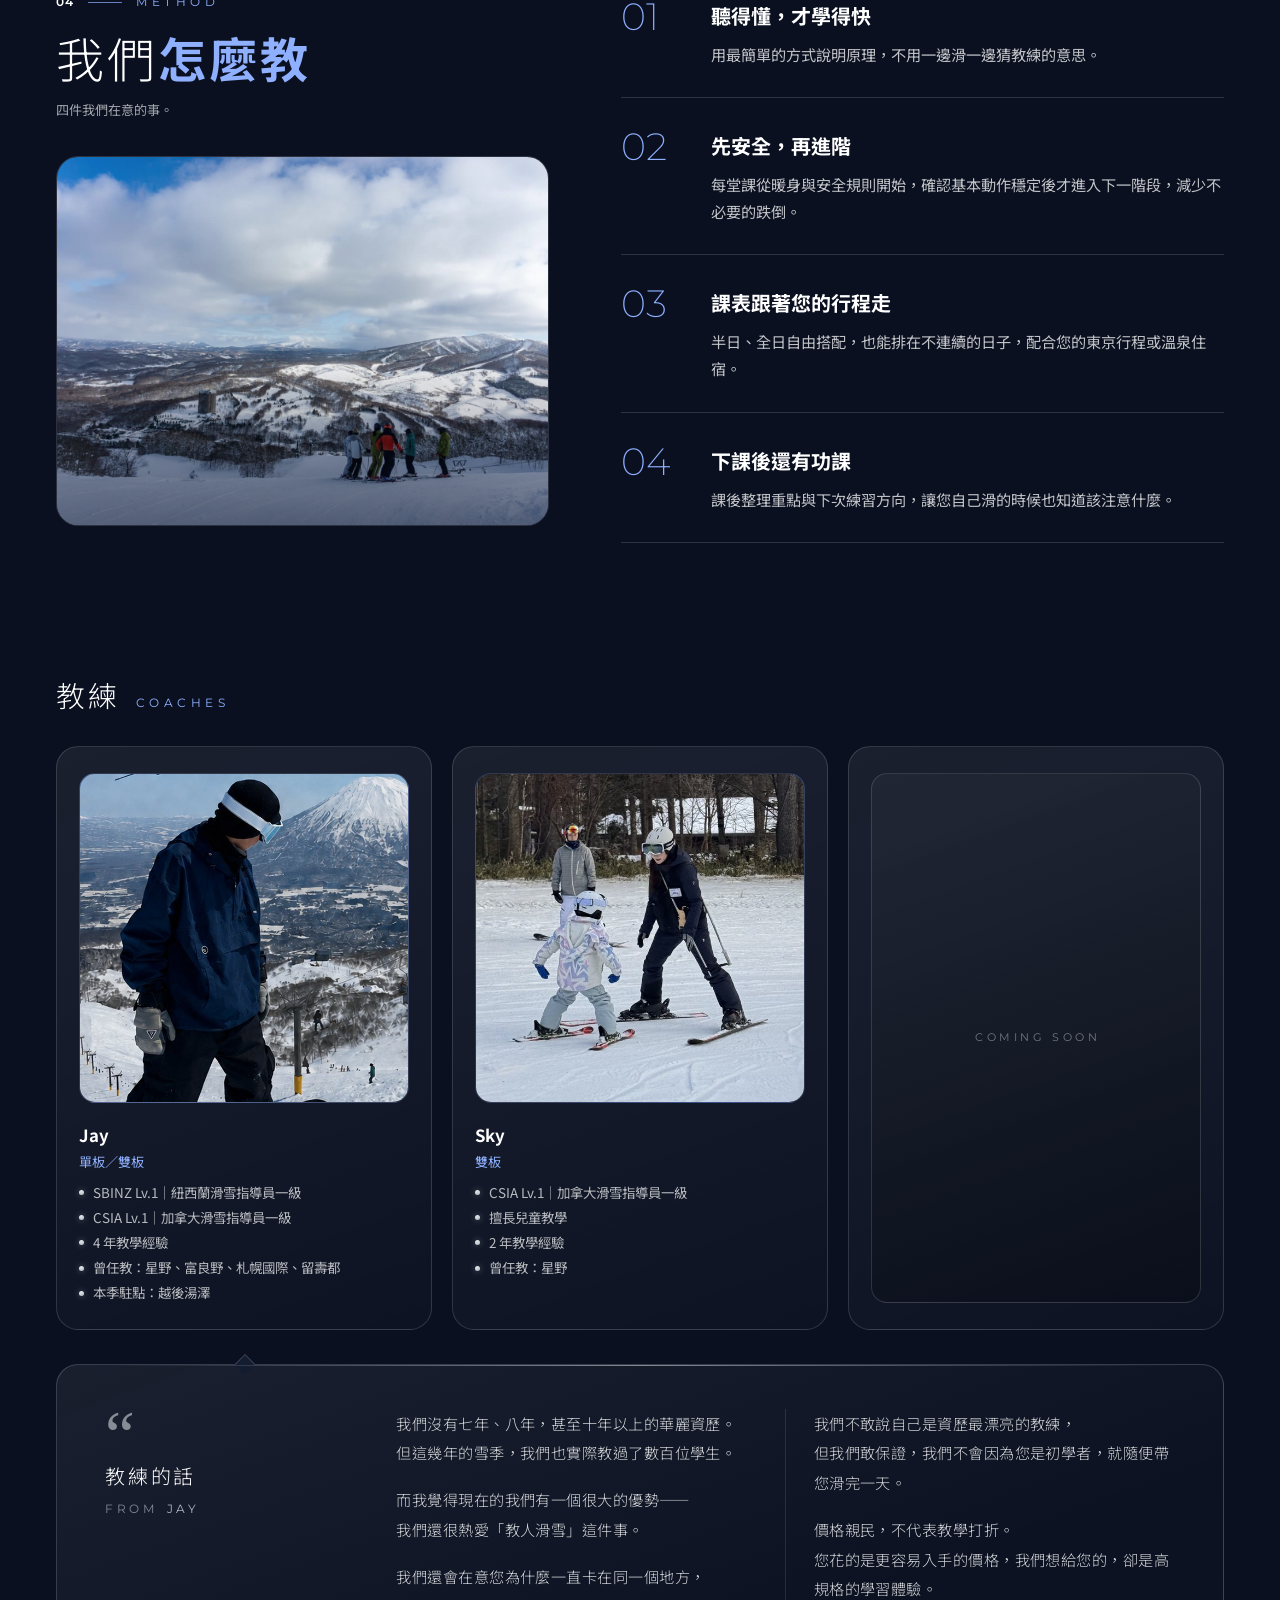
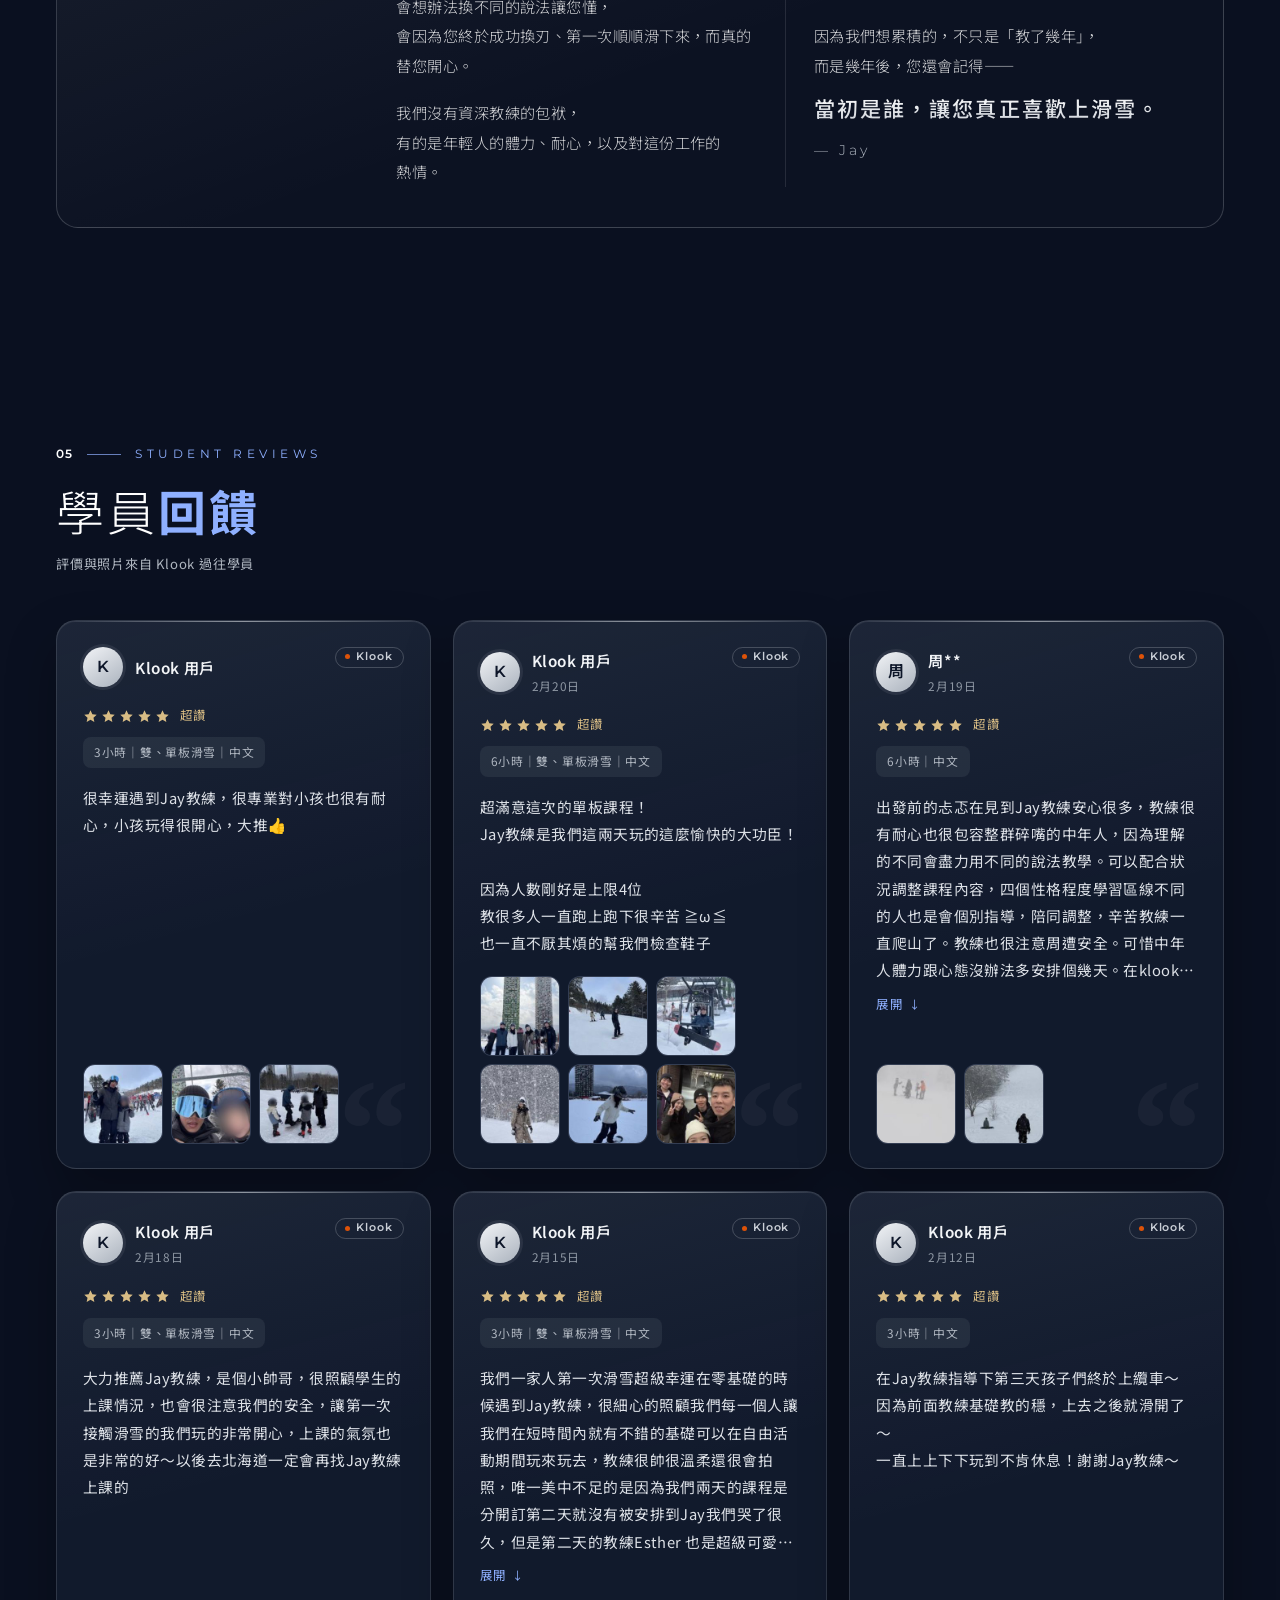
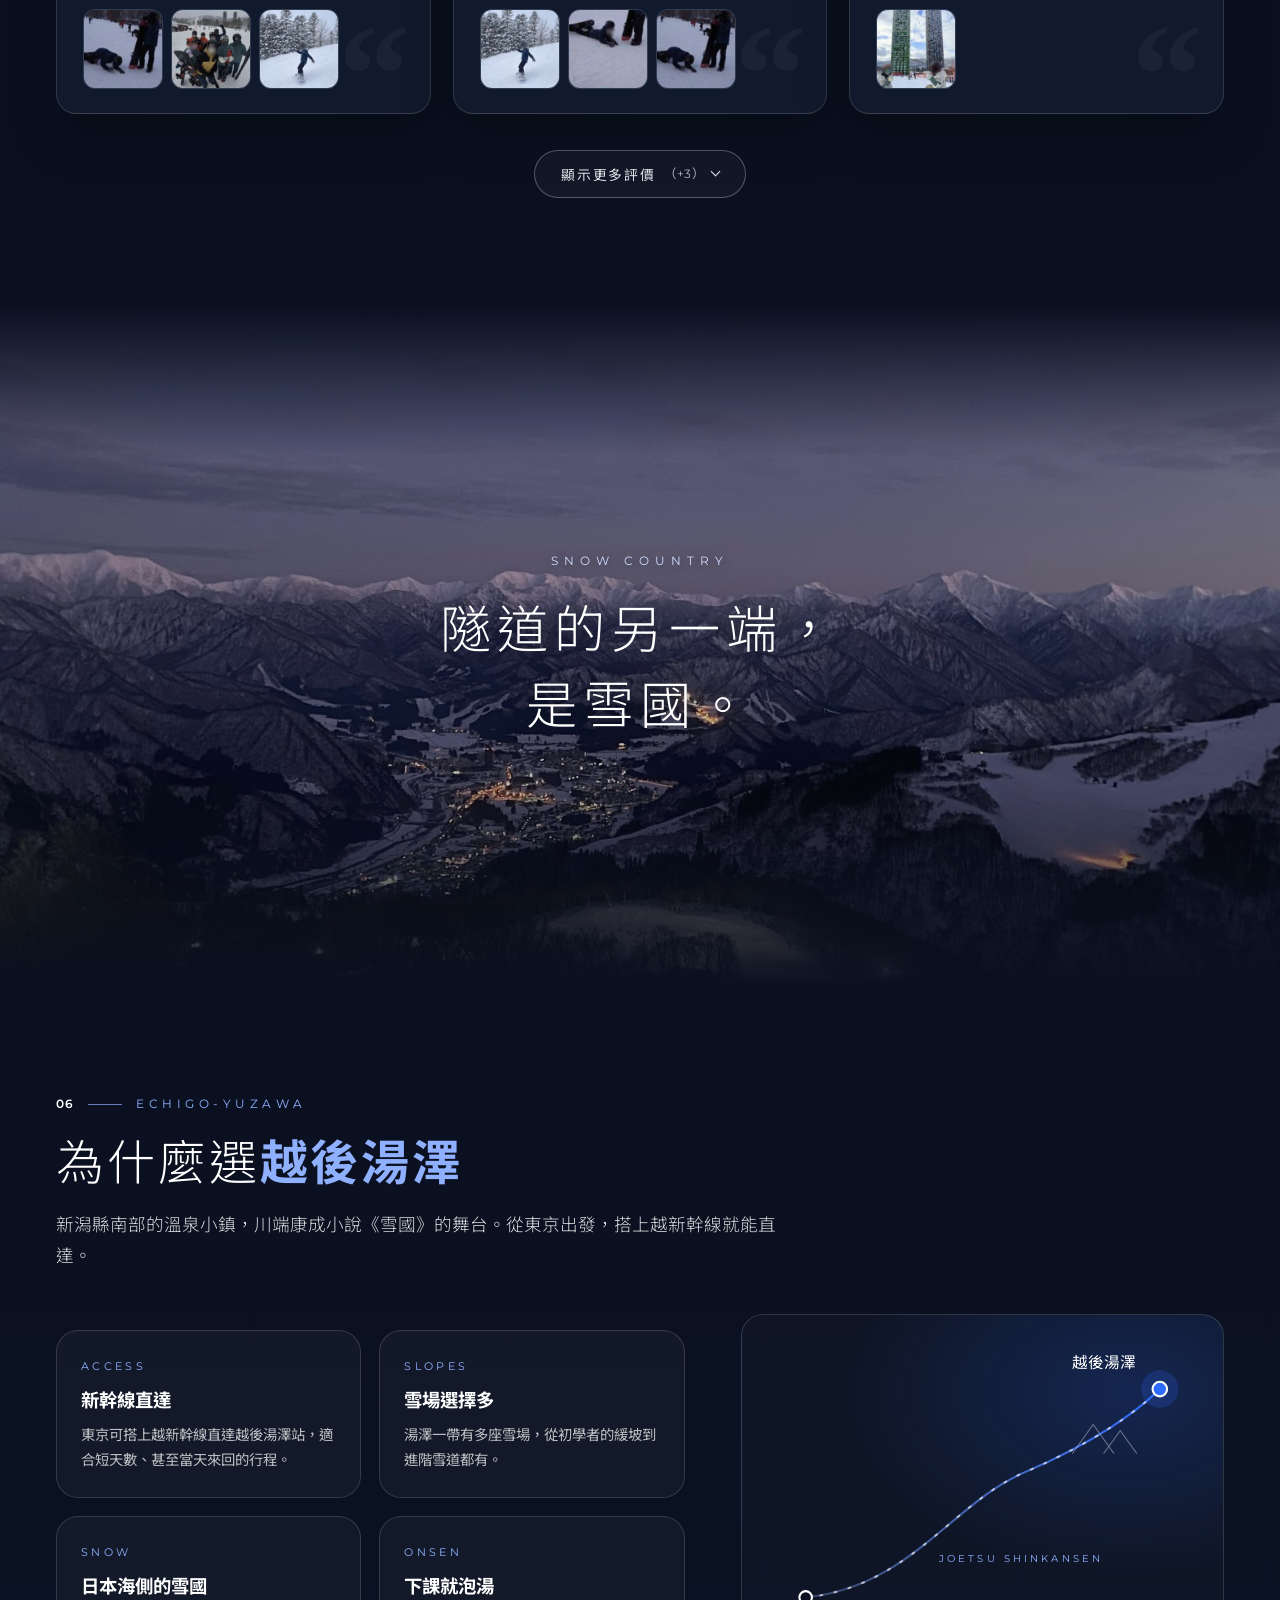
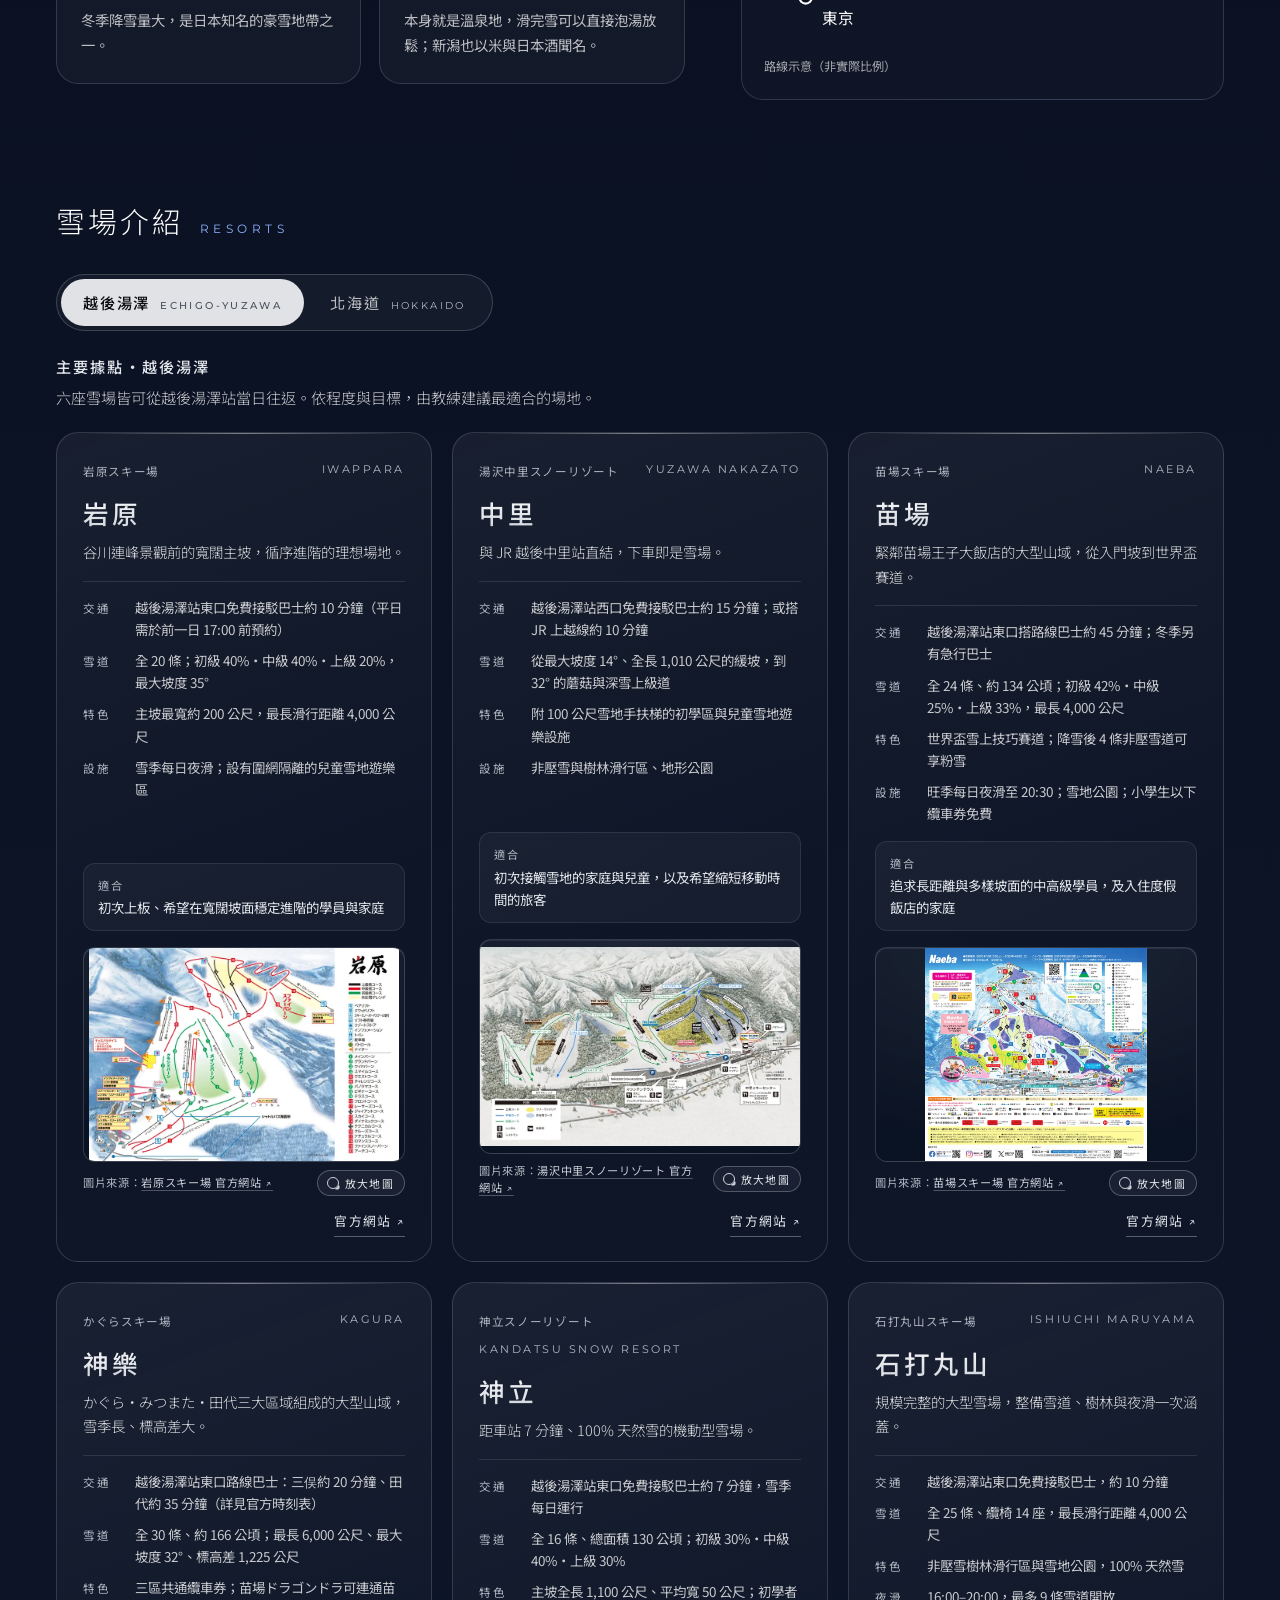
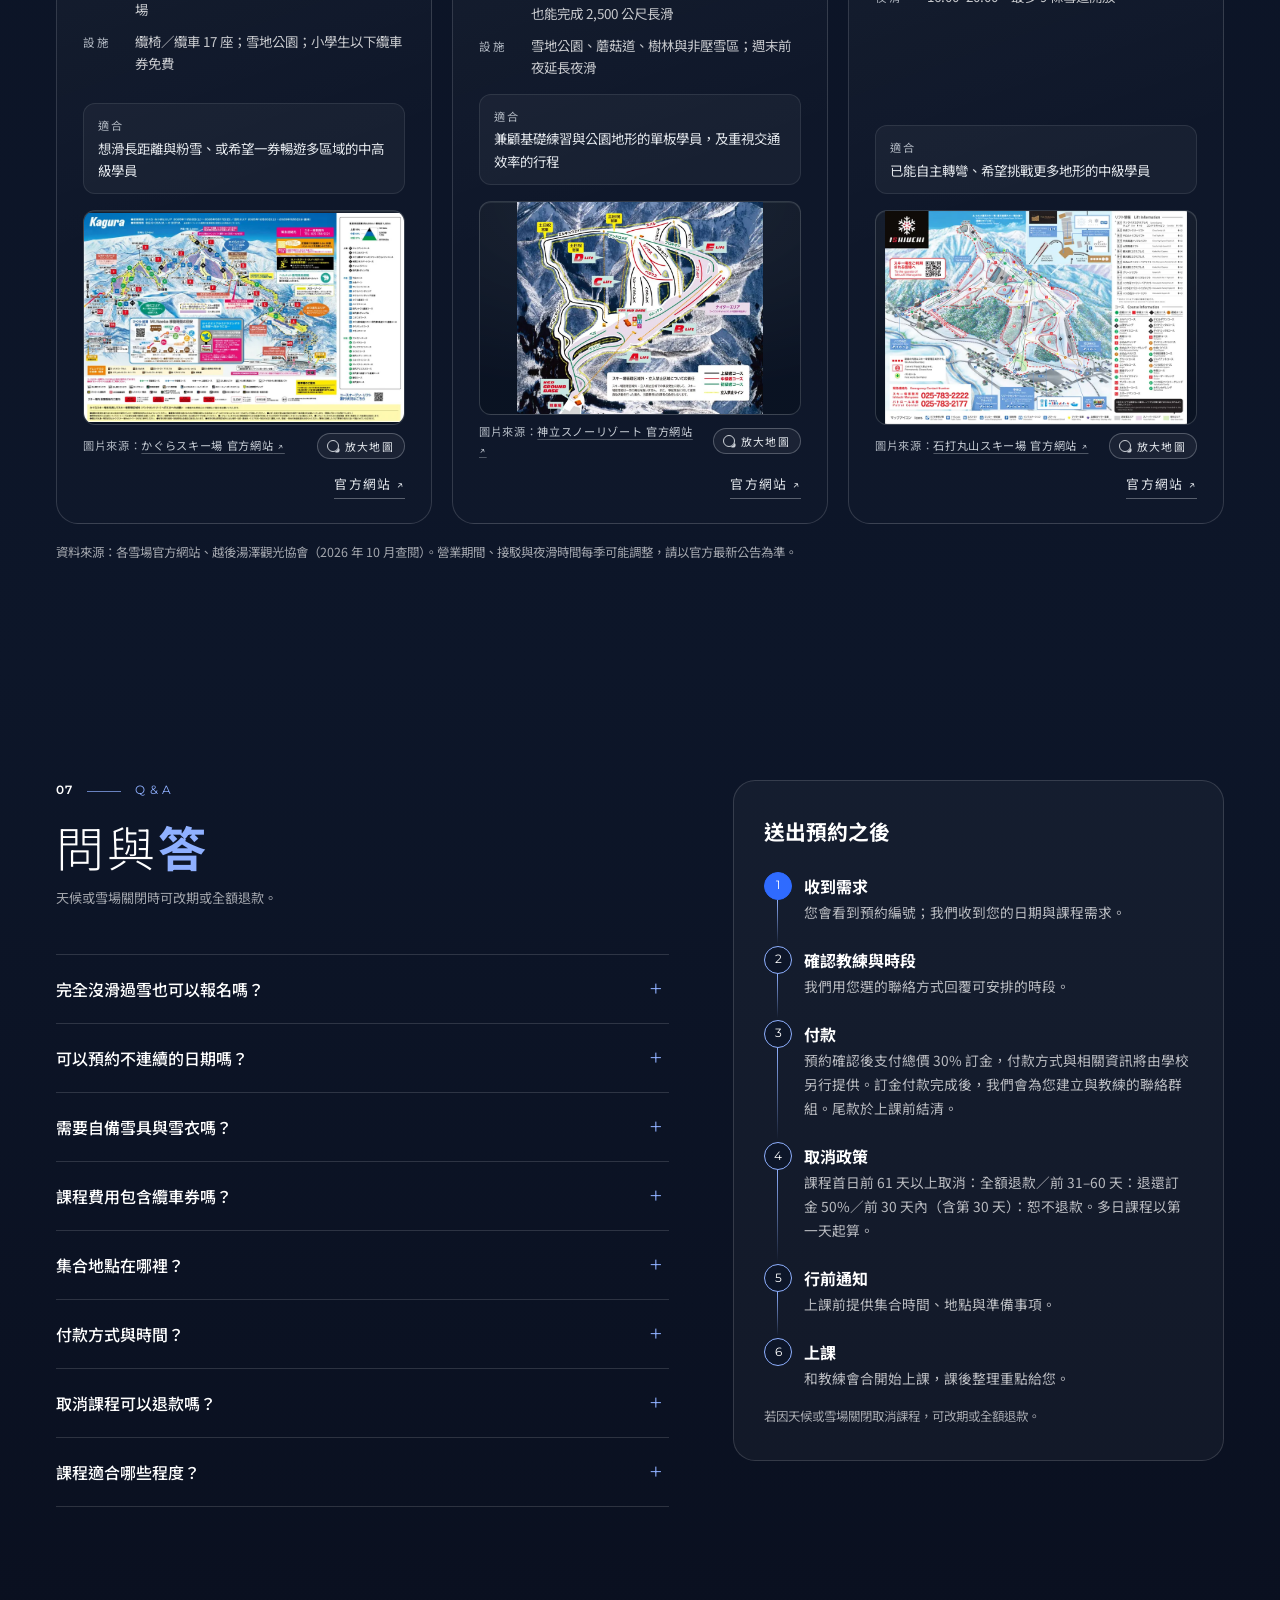
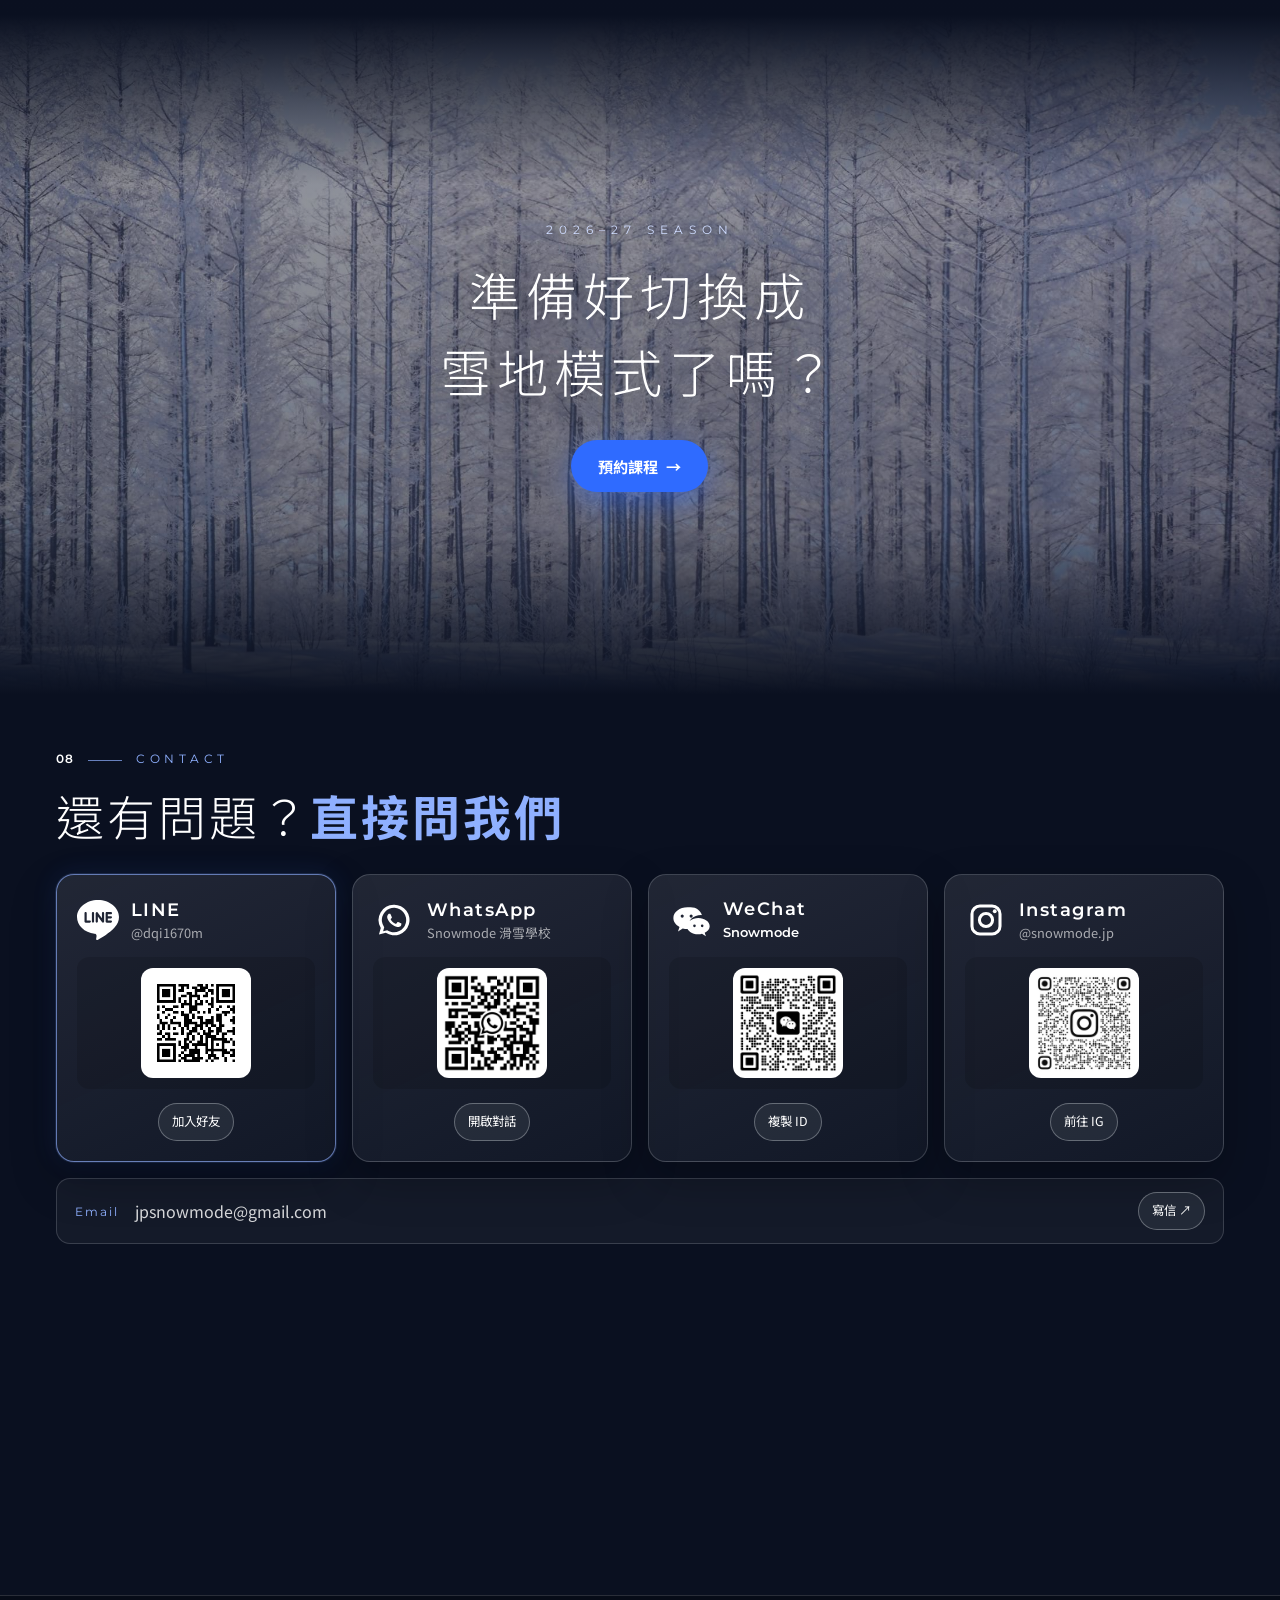
==== commit bb283593: "Coaches: add Sky (雙板) card replacing first Coming soon placeholder" ====
--- a/index.html
+++ b/index.html
@@ -37,7 +37,7 @@
 <link rel="preconnect" href="https://fonts.googleapis.com">
 <link rel="preconnect" href="https://fonts.gstatic.com" crossorigin>
 <link href="https://fonts.googleapis.com/css2?family=Montserrat:wght@200;300;400;600;700&family=Noto+Sans+TC:wght@300;400;500;700&display=swap" rel="stylesheet">
-<link rel="stylesheet" href="style.css?v=herocta1">
+<link rel="stylesheet" href="style.css?v=coachsky1">
 <link rel="stylesheet" href="hero-snow.css?v=1">
 </head>
 <body>
@@ -607,8 +607,14 @@
             <li>曾任教：<span>星野、富良野、</span><span>札幌國際、留壽都</span></li>
             <li>本季駐點：越後湯澤</li>
           </ul></li>
+        <li class="coach"><div class="avatar avatar-photo"><img src="img/coach/sky.jpg" alt="Sky 教練在雪場教小朋友滑雪的照片" width="600" height="600" loading="lazy" decoding="async"></div><p class="coach-name">Sky</p><p class="coach-role">雙板</p>
+          <ul class="coach-list">
+            <li>CSIA Lv.1｜<span>加拿大滑雪指導員一級</span></li>
+            <li>擅長兒童教學</li>
+            <li>2 年教學經驗</li>
+            <li>曾任教：<span>星野</span></li>
+          </ul></li>
         <!-- 教練招募中的佔位卡（Coming soon）；有新教練時換成真的教練卡 -->
-        <li class="coach coach-soon"><div class="avatar avatar-soon"><span lang="en">Coming soon</span></div></li>
         <li class="coach coach-soon"><div class="avatar avatar-soon"><span lang="en">Coming soon</span></div></li>
         <!-- 暫時隱藏的教練卡（B/C/D 待填）；有新教練時移除註解並拿掉 .coach-row 的 is-solo 即可恢復
         <li class="coach"><div class="avatar" aria-hidden="true">B</div><p class="coach-name">教練 B（待填）</p><p class="coach-role">單板</p><p class="coach-bio">教學風格、證照待補。</p><p class="coach-lang">語言：中文（其他待補）</p></li>
--- a/style.css
+++ b/style.css
@@ -1065,7 +1065,7 @@
   .is-trio>.coach:first-child .coach-name{align-self:end;font-size:1.2rem}
   .is-trio>.coach:first-child .coach-list{align-self:start}
   .is-trio>.coach-note{order:2;margin-top:0;--caret:calc(22px + 100px)}
-  .is-trio>.coach-soon{order:3}
+  .is-trio>.coach-soon,.is-trio>.coach:not(:first-child){order:3}
 }
 @media (max-width:640px){
   .coach-row.is-trio{gap:12px}
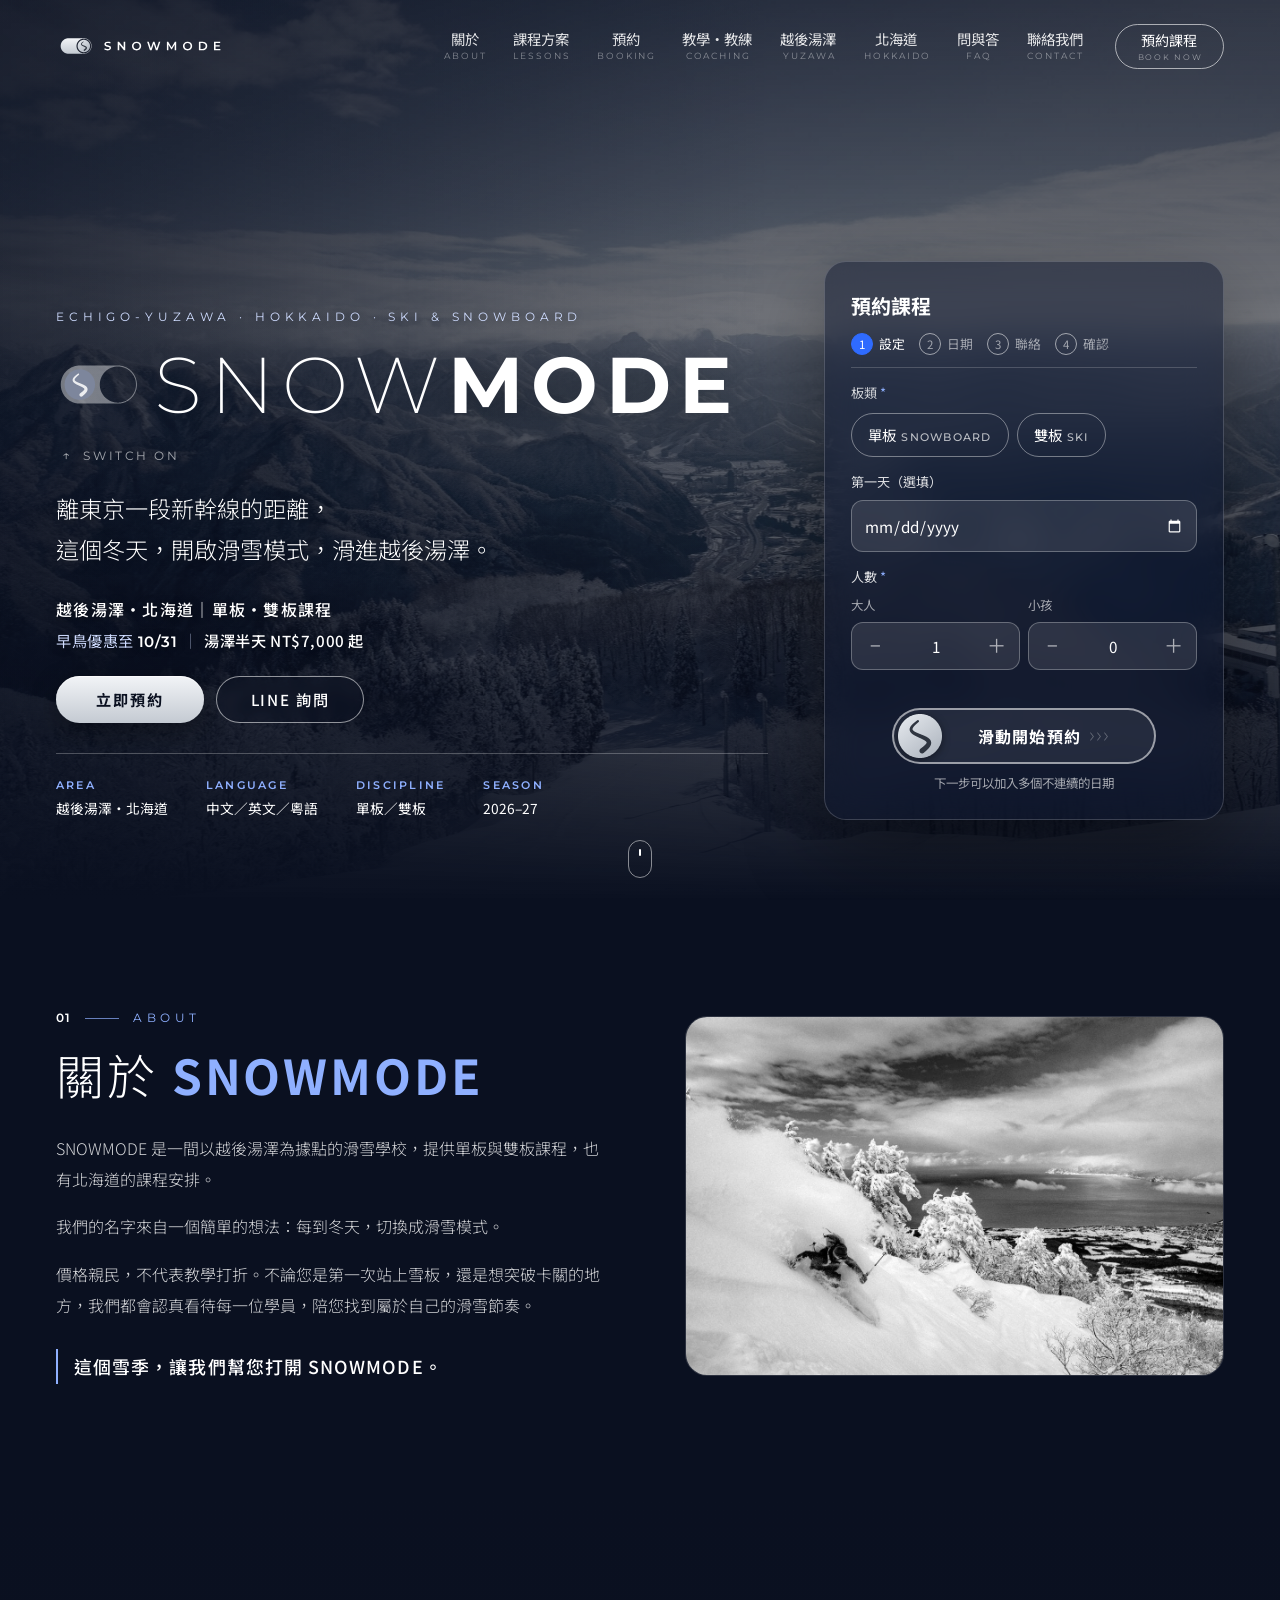
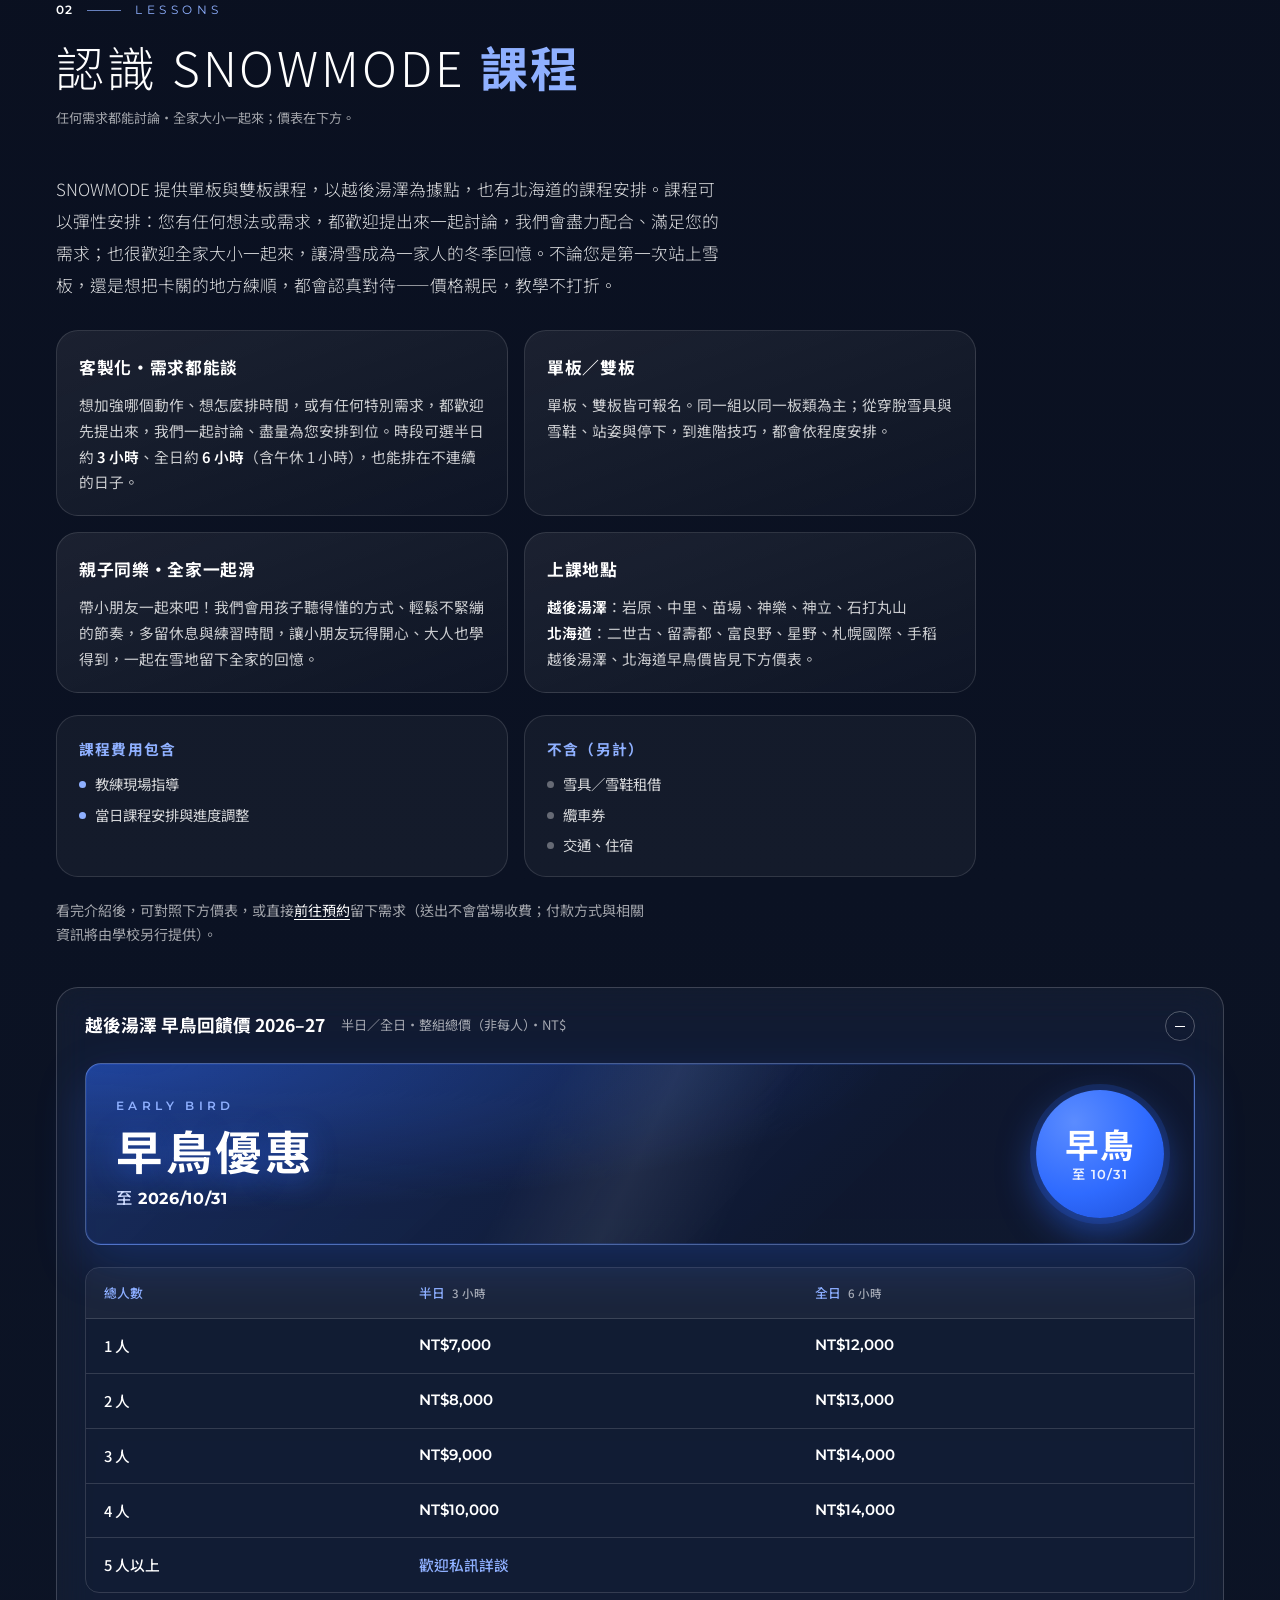
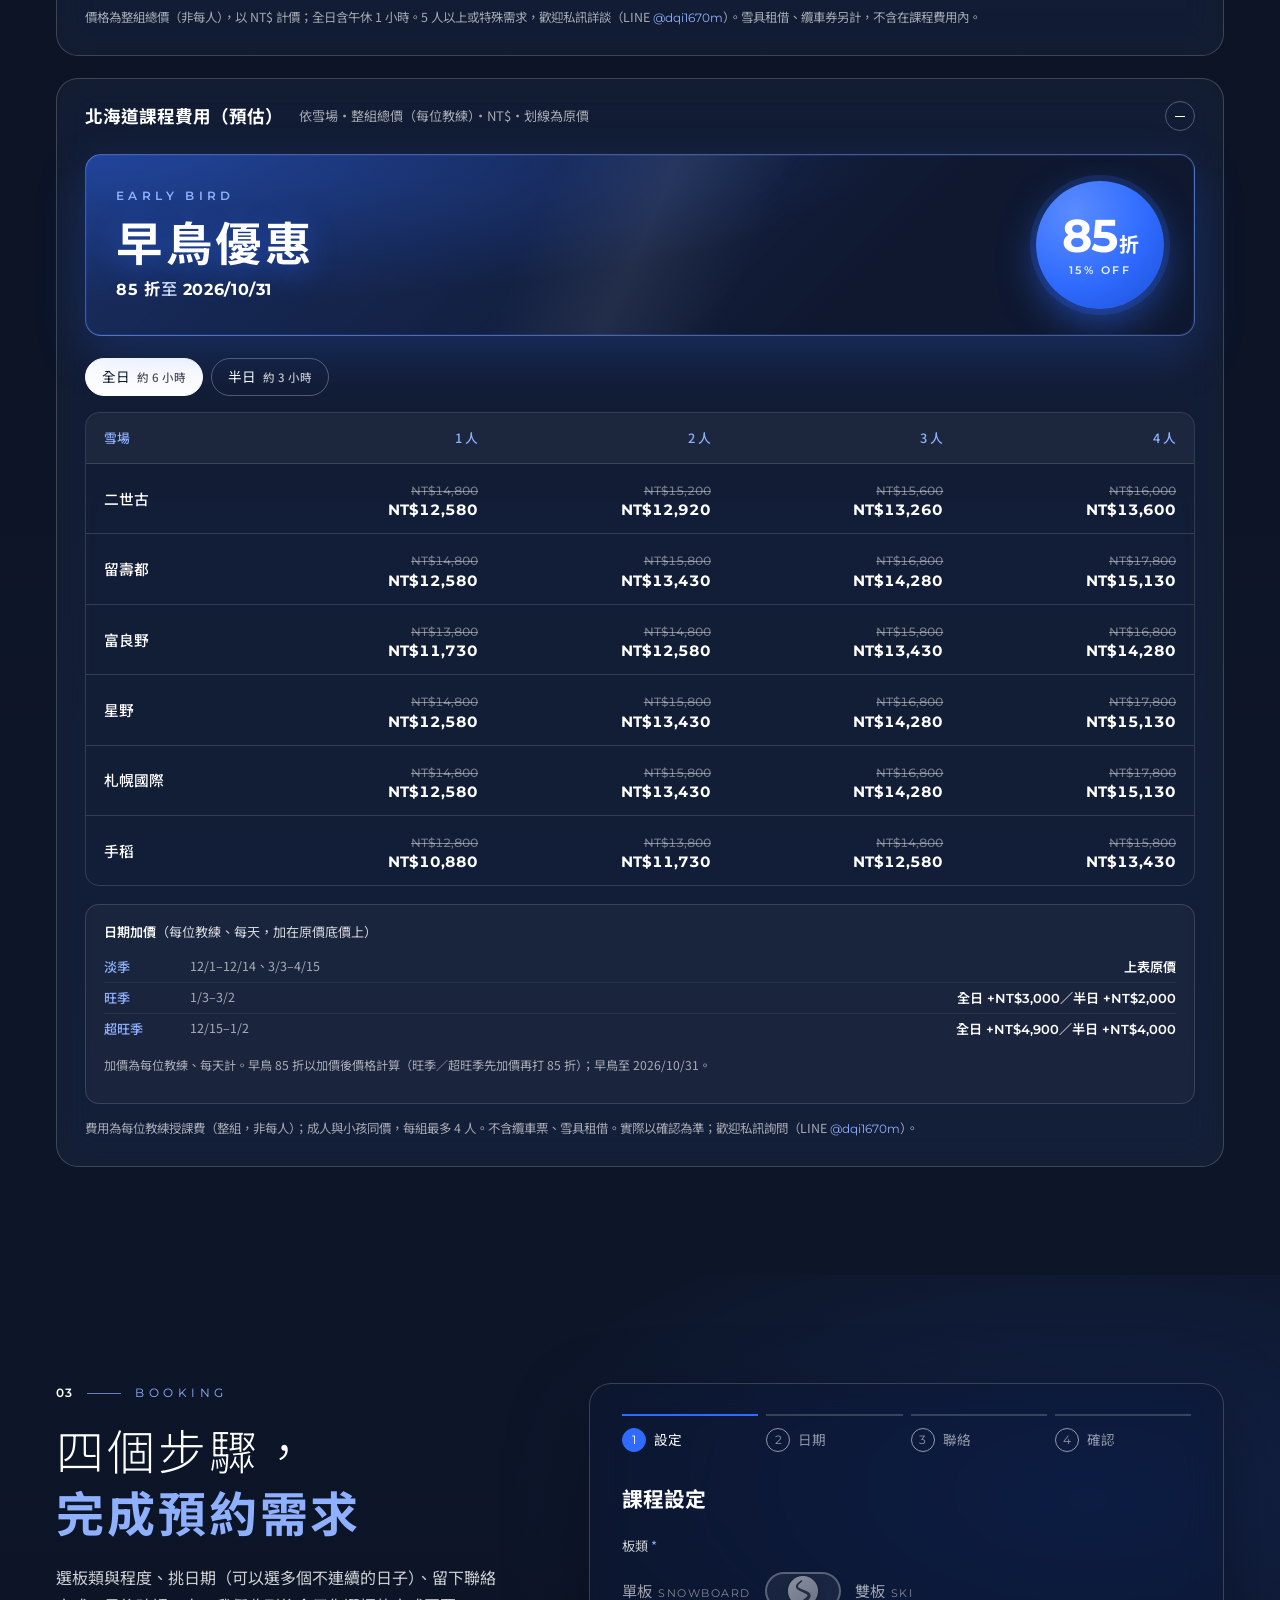
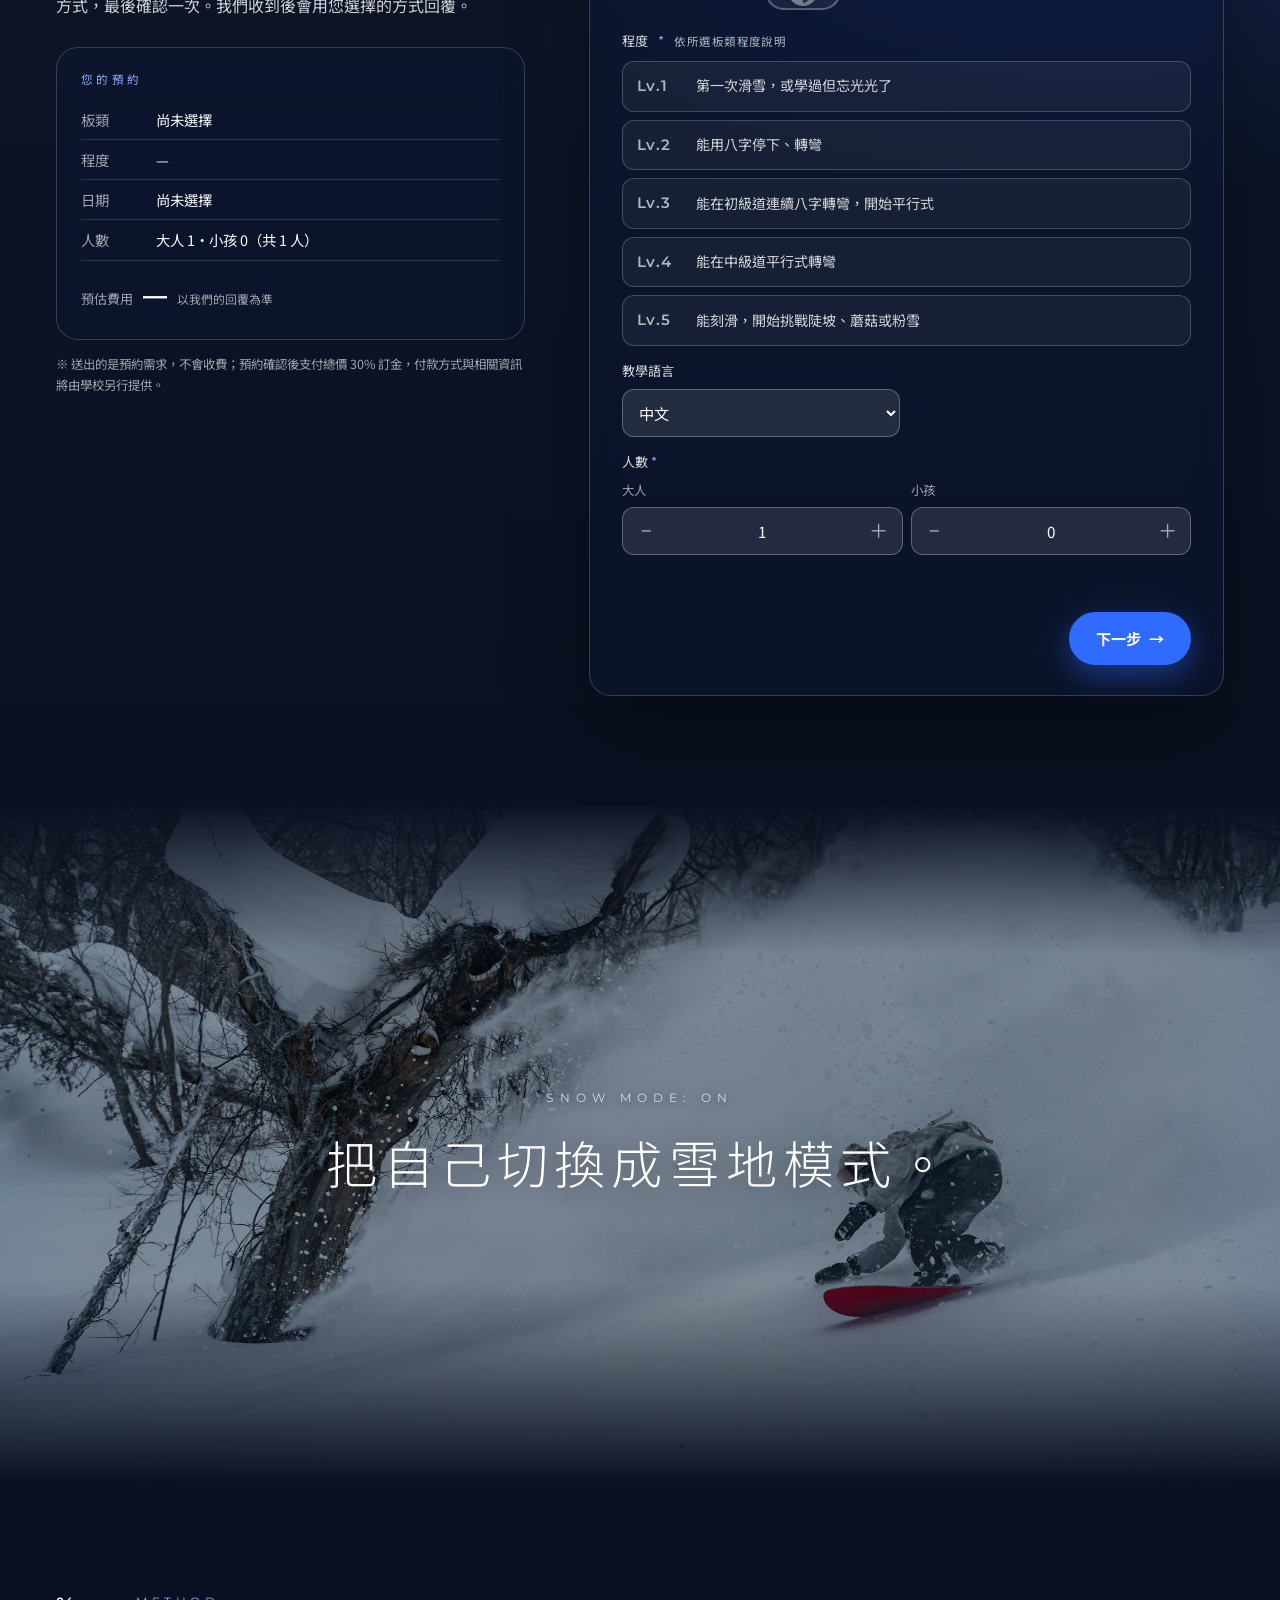
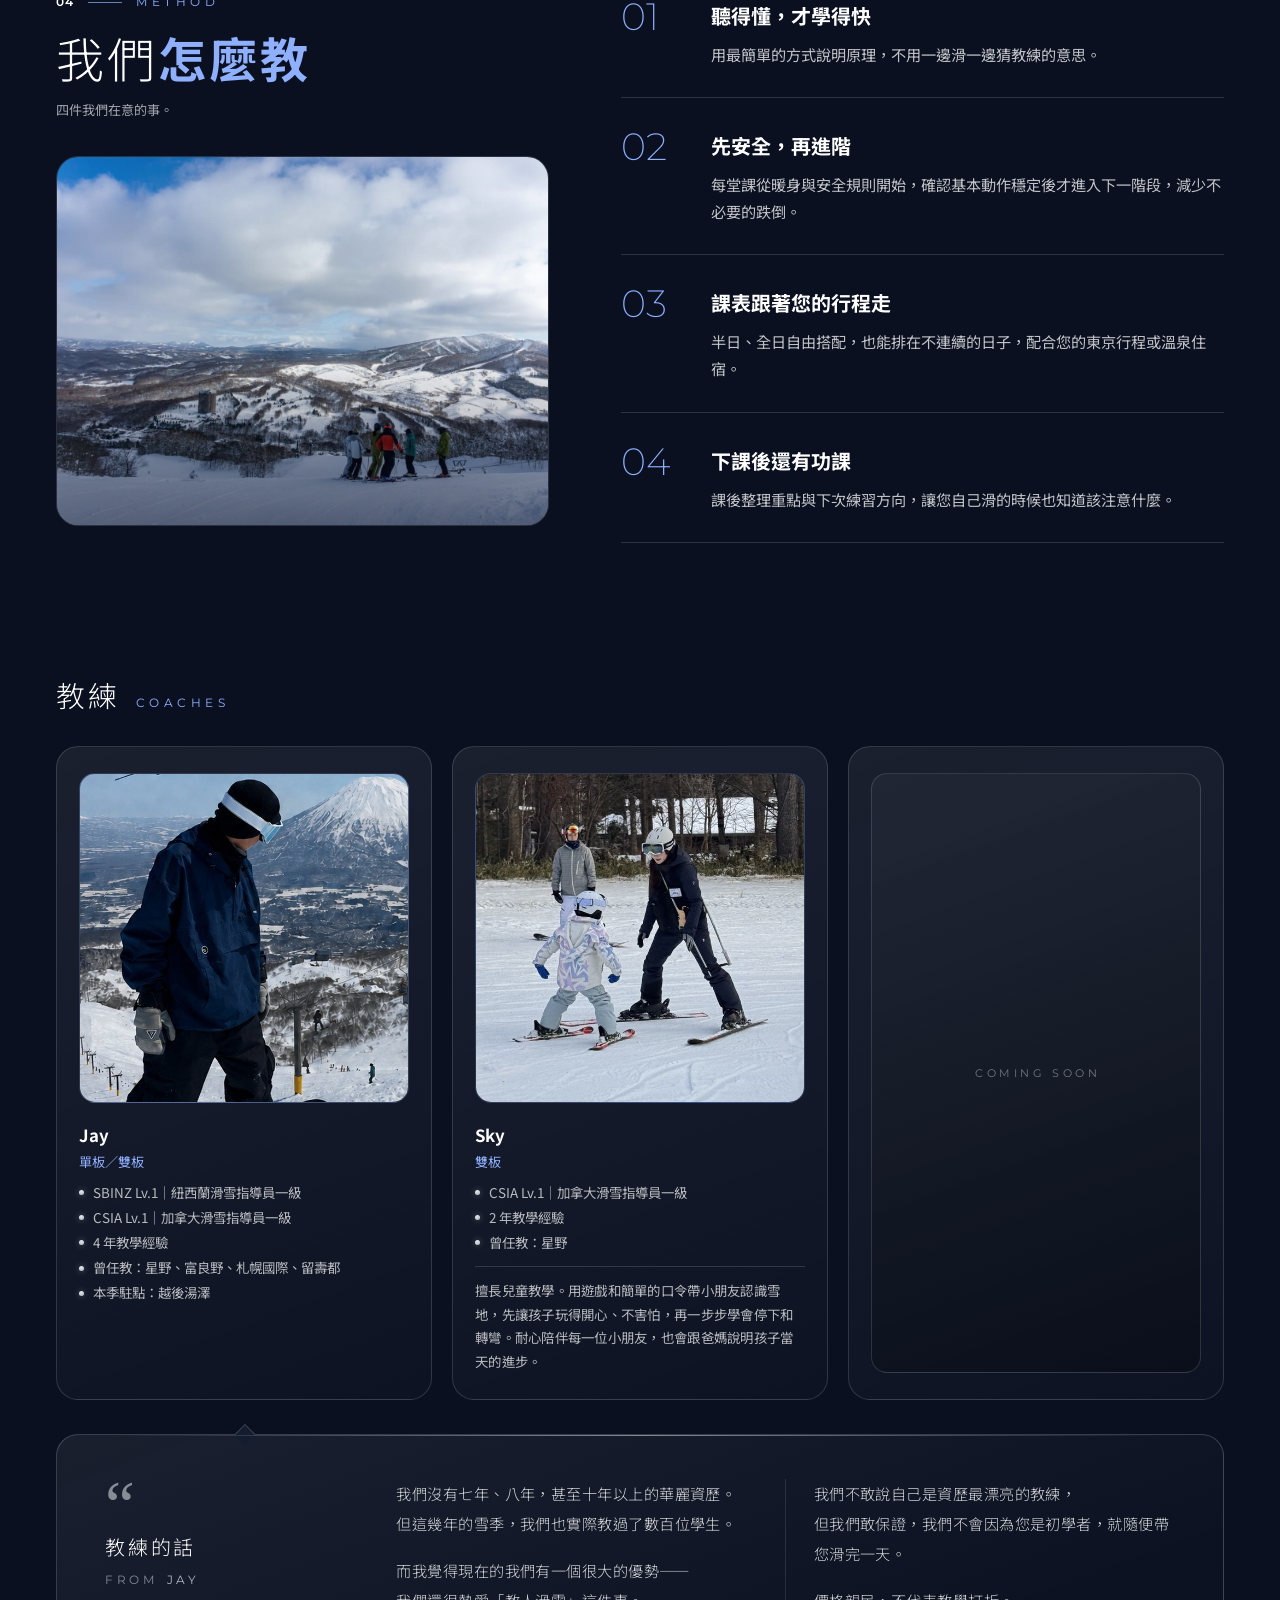
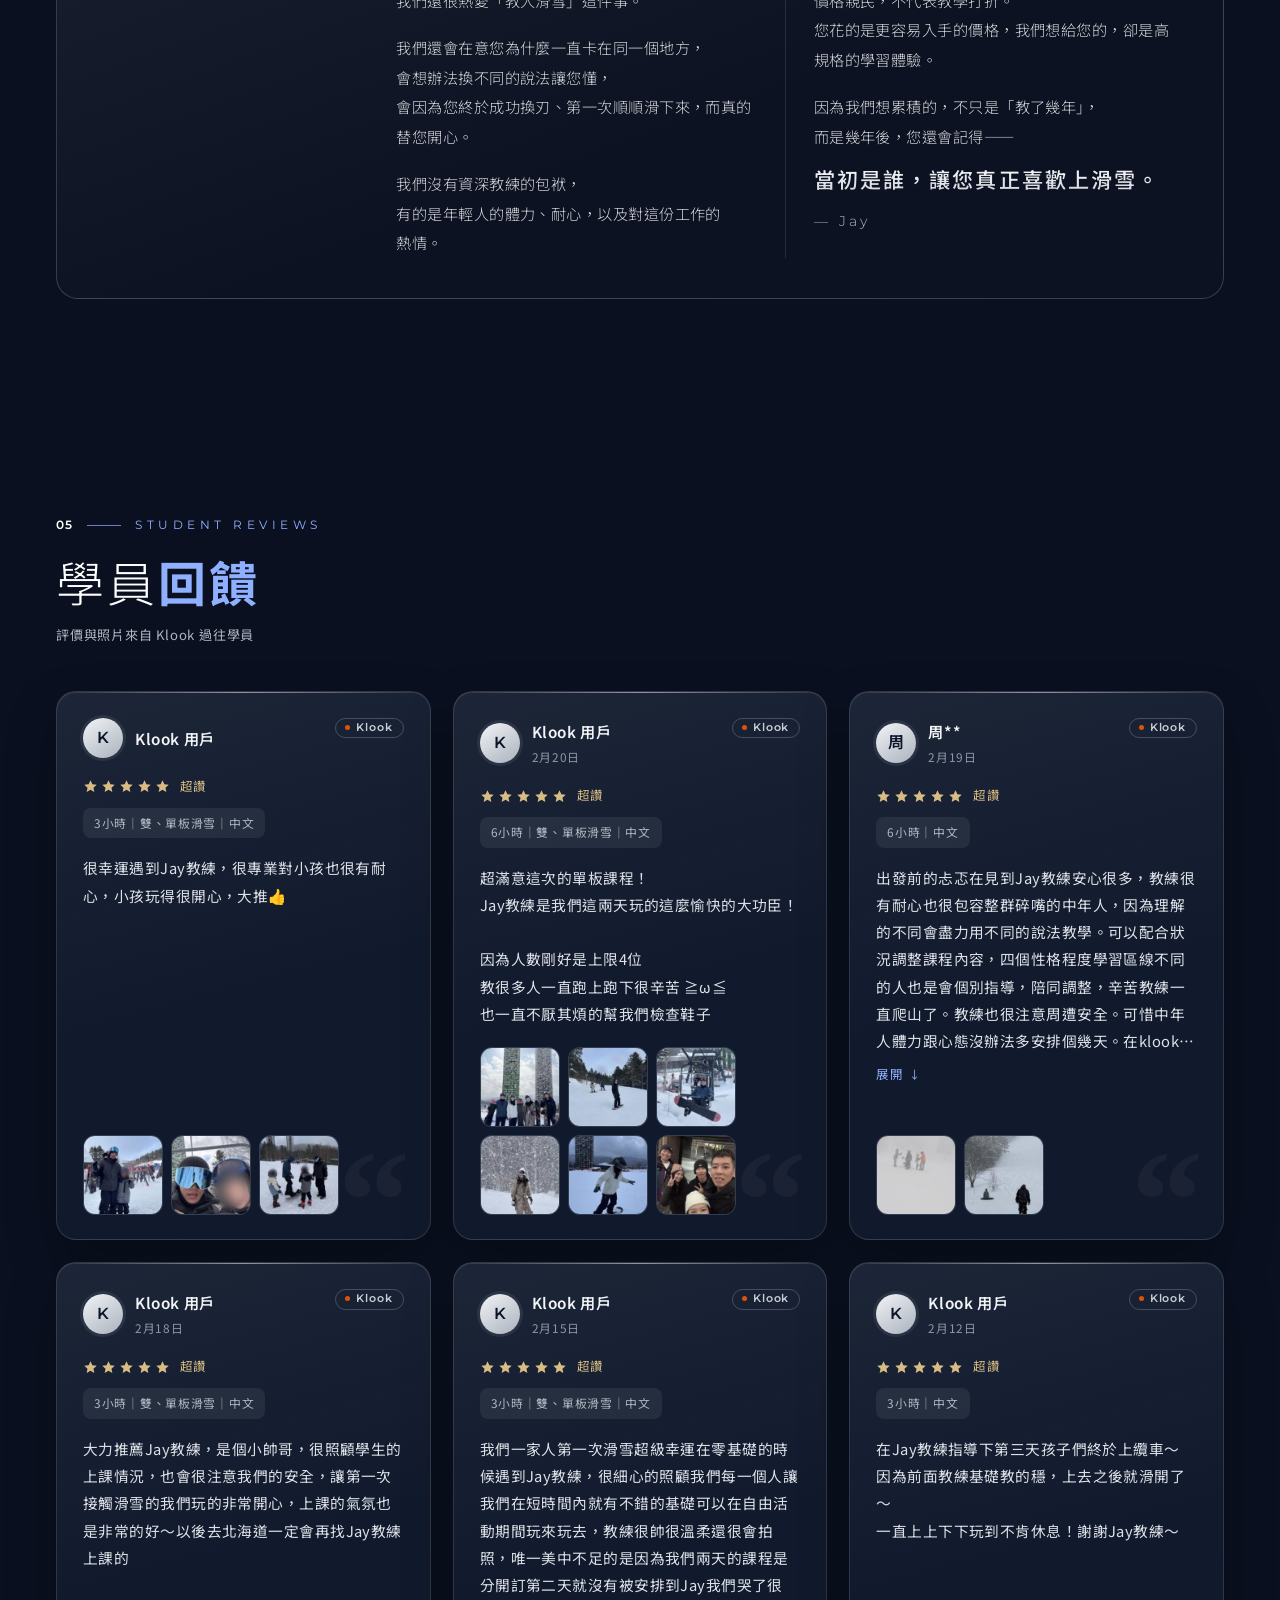
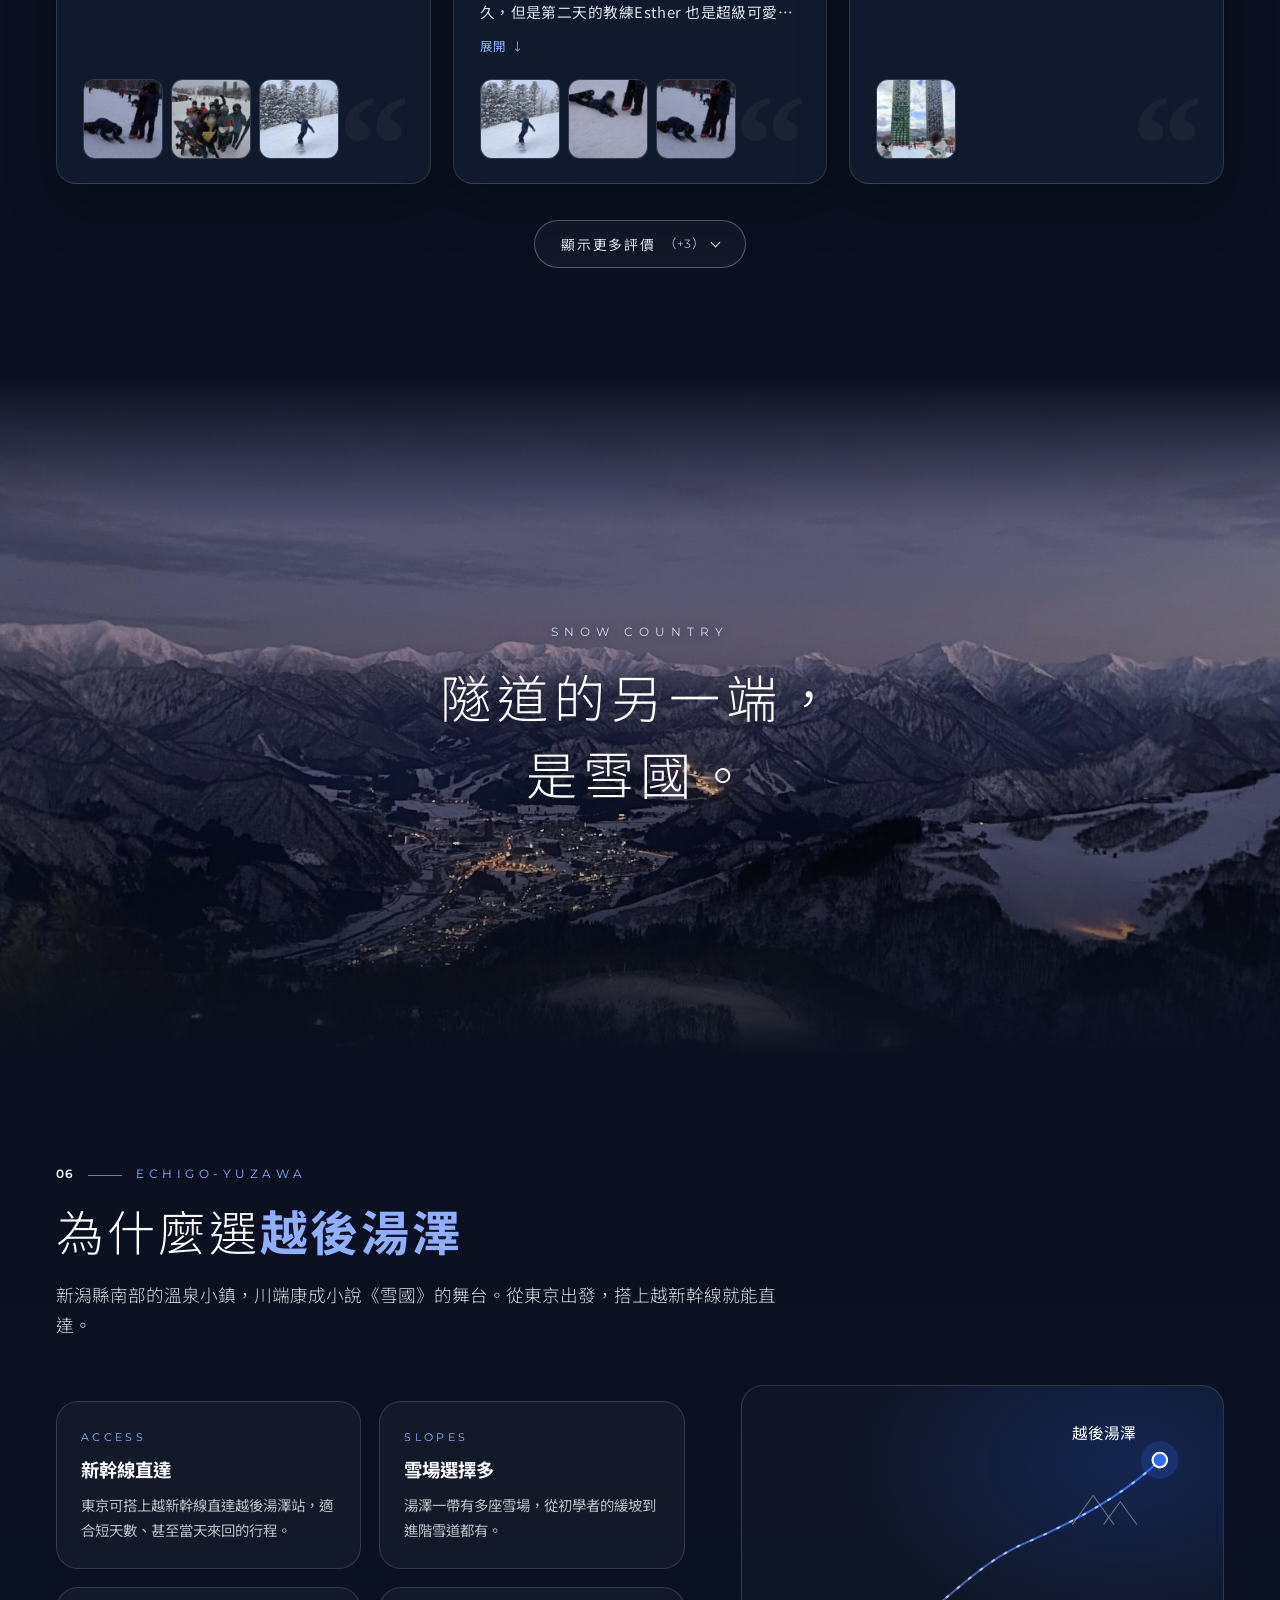
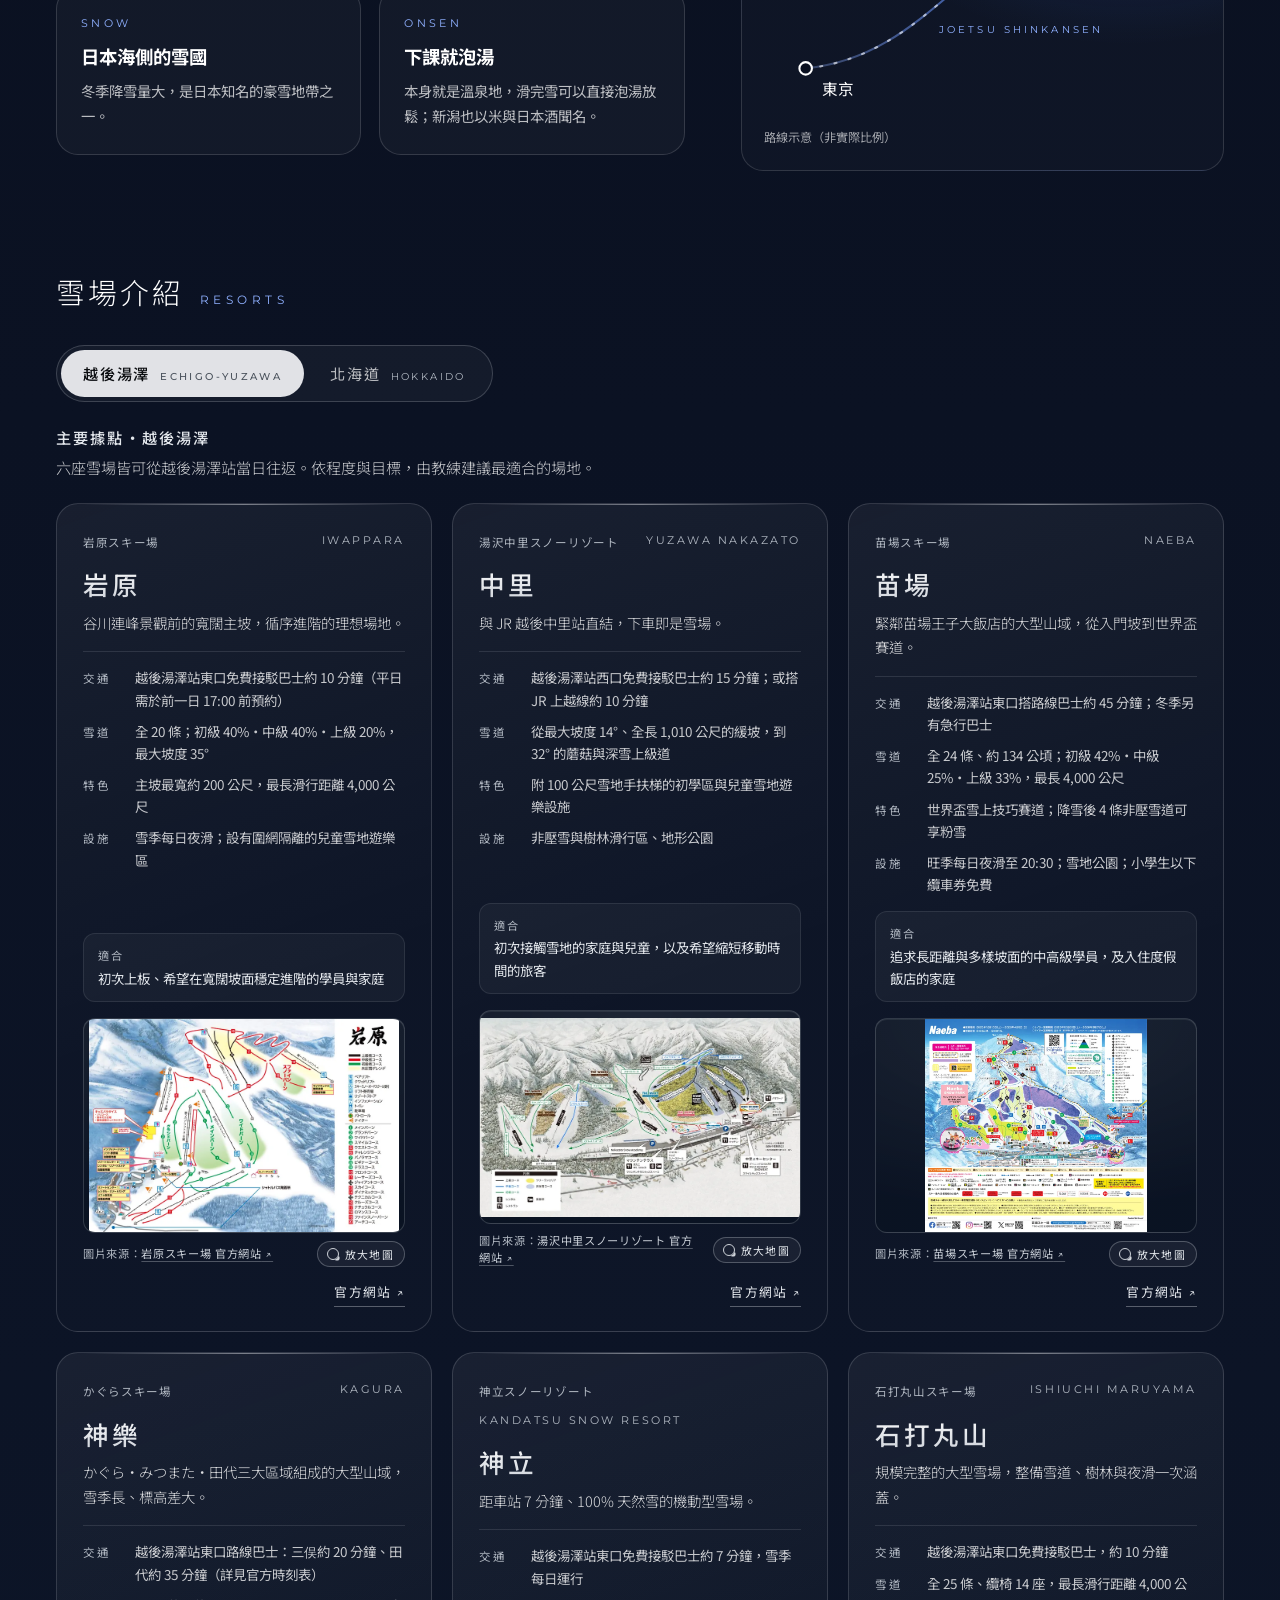
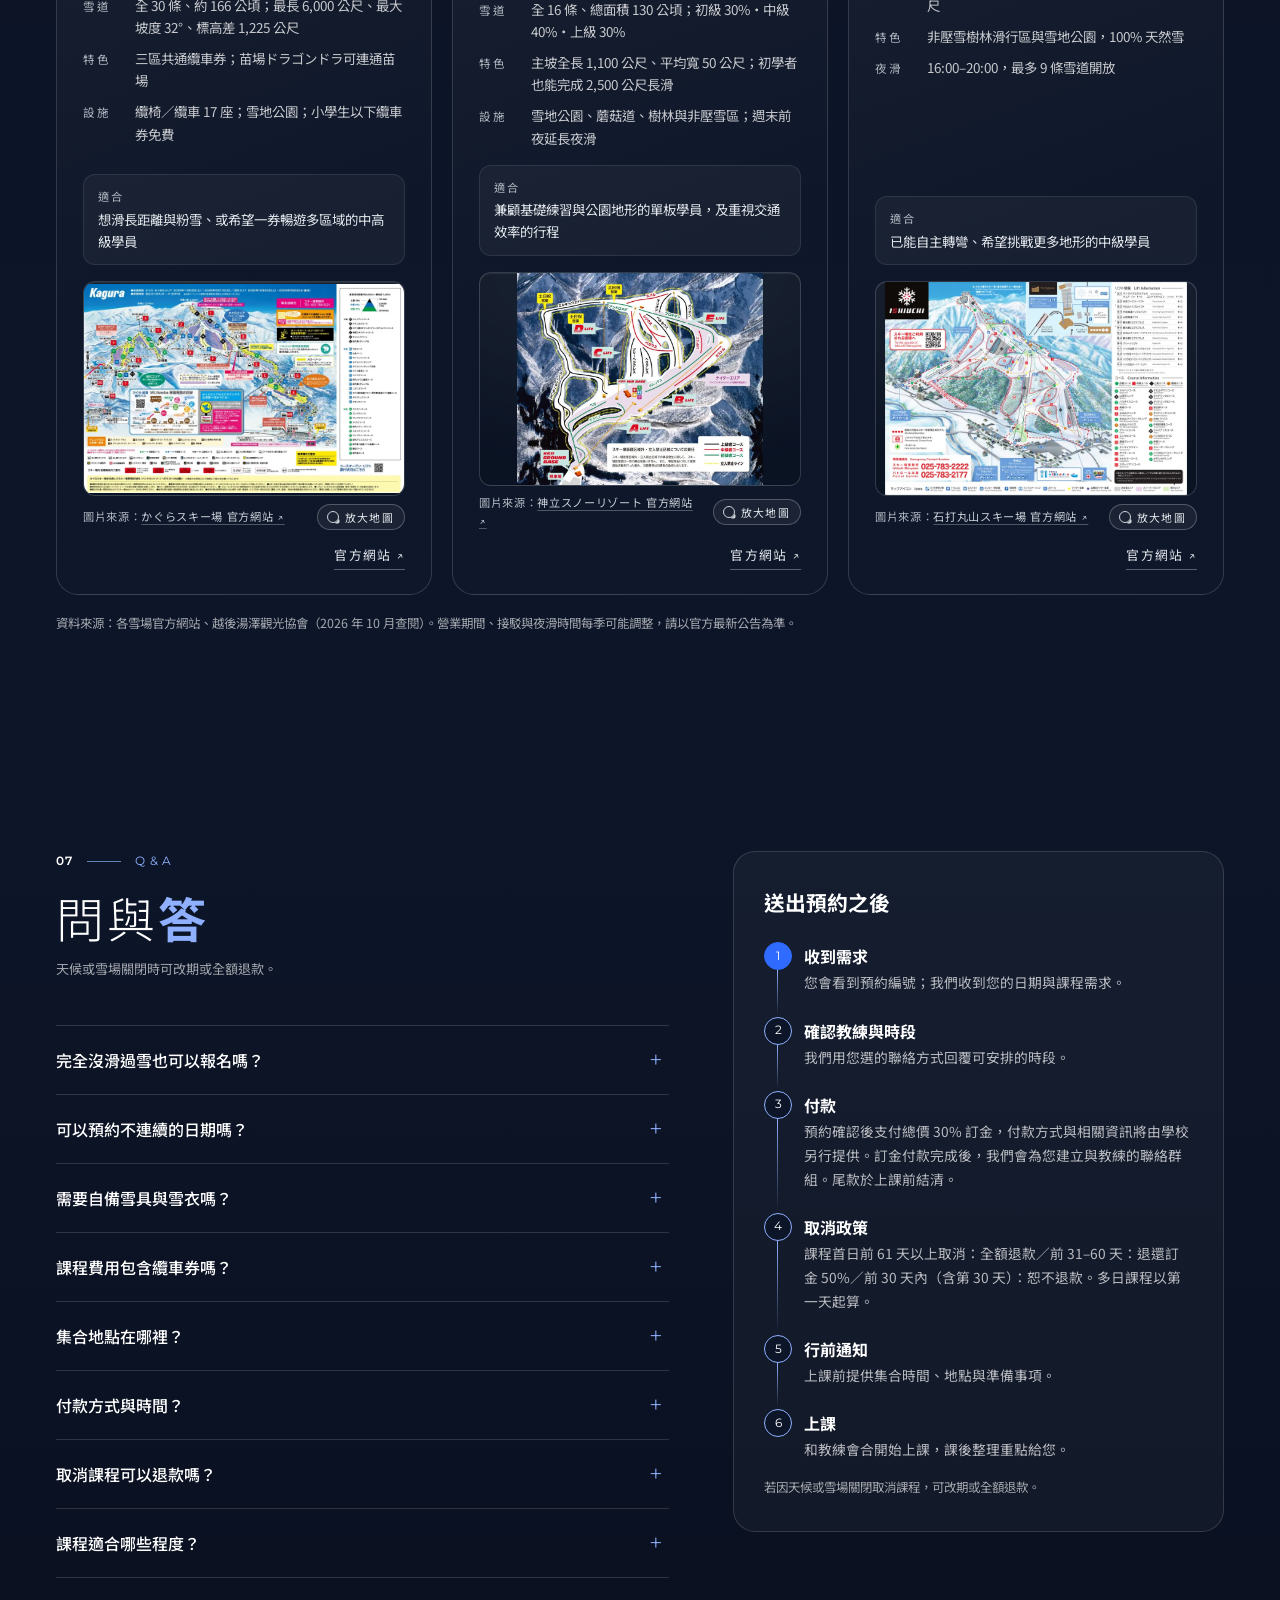
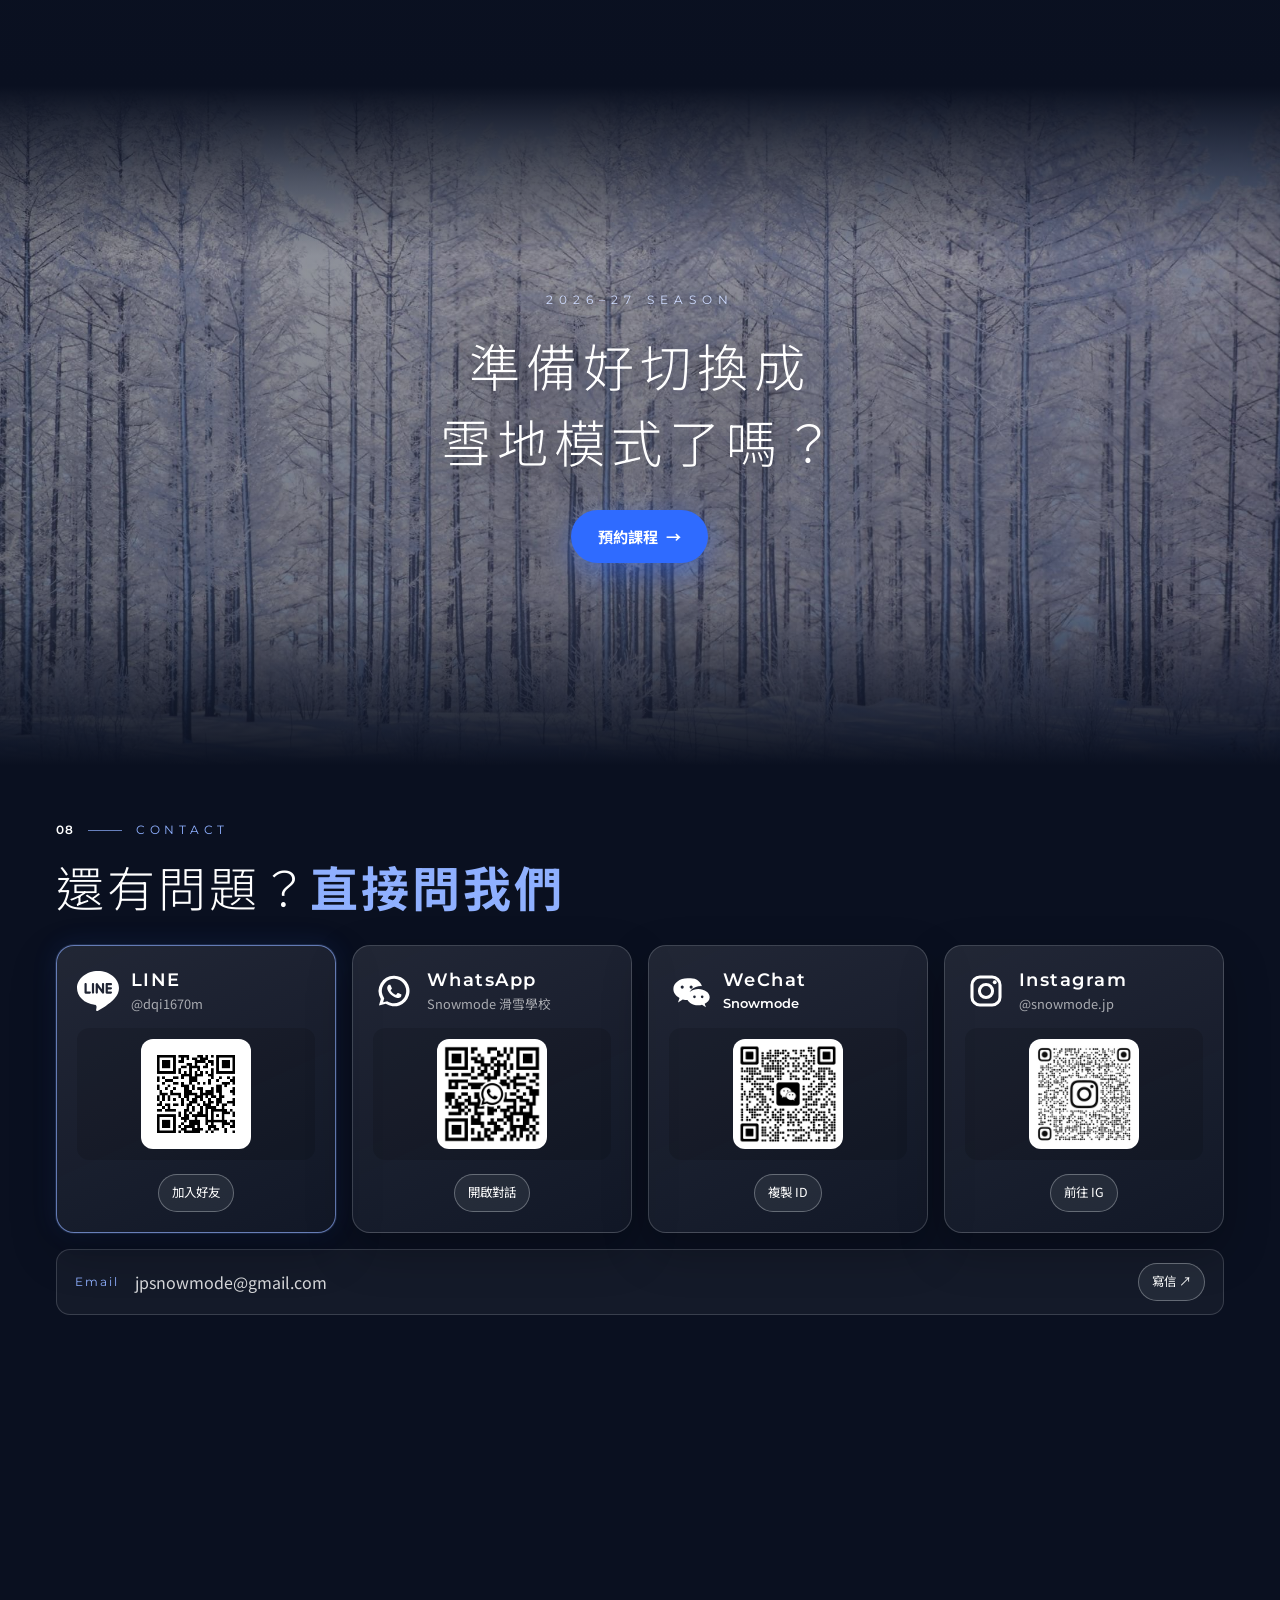
==== commit 64d385a9: "Coaches: add Sky bio paragraph (coach-bio), drop 擅長兒童教學 list item" ====
--- a/index.html
+++ b/index.html
@@ -37,7 +37,7 @@
 <link rel="preconnect" href="https://fonts.googleapis.com">
 <link rel="preconnect" href="https://fonts.gstatic.com" crossorigin>
 <link href="https://fonts.googleapis.com/css2?family=Montserrat:wght@200;300;400;600;700&family=Noto+Sans+TC:wght@300;400;500;700&display=swap" rel="stylesheet">
-<link rel="stylesheet" href="style.css?v=coachsky1">
+<link rel="stylesheet" href="style.css?v=coachsky2">
 <link rel="stylesheet" href="hero-snow.css?v=1">
 </head>
 <body>
@@ -610,10 +610,10 @@
         <li class="coach"><div class="avatar avatar-photo"><img src="img/coach/sky.jpg" alt="Sky 教練在雪場教小朋友滑雪的照片" width="600" height="600" loading="lazy" decoding="async"></div><p class="coach-name">Sky</p><p class="coach-role">雙板</p>
           <ul class="coach-list">
             <li>CSIA Lv.1｜<span>加拿大滑雪指導員一級</span></li>
-            <li>擅長兒童教學</li>
             <li>2 年教學經驗</li>
             <li>曾任教：<span>星野</span></li>
-          </ul></li>
+          </ul>
+          <p class="coach-bio">擅長兒童教學。用遊戲和簡單的口令帶小朋友認識雪地，先讓孩子玩得開心、不害怕，再一步步學會停下和轉彎。耐心陪伴每一位小朋友，也會跟爸媽說明孩子當天的進步。</p></li>
         <!-- 教練招募中的佔位卡（Coming soon）；有新教練時換成真的教練卡 -->
         <li class="coach coach-soon"><div class="avatar avatar-soon"><span lang="en">Coming soon</span></div></li>
         <!-- 暫時隱藏的教練卡（B/C/D 待填）；有新教練時移除註解並拿掉 .coach-row 的 is-solo 即可恢復
--- a/style.css
+++ b/style.css
@@ -1176,3 +1176,7 @@
   .hero-offer + .facts{margin-top:24px}
 }
 @media (prefers-reduced-motion:reduce){.hero-btn{transition:none}.hero-btn--main:hover{transform:none}}
+
+/* coach bio under the credentials list (Sky) — same small, muted body text as .coach-list, set off by a hairline */
+.coach-list + .coach-bio{margin-top:14px;padding-top:12px;border-top:1px solid var(--line);line-height:1.75;letter-spacing:.02em}
+@media (max-width:640px){.coach-list + .coach-bio{margin-top:12px;padding-top:10px;line-height:1.7}}
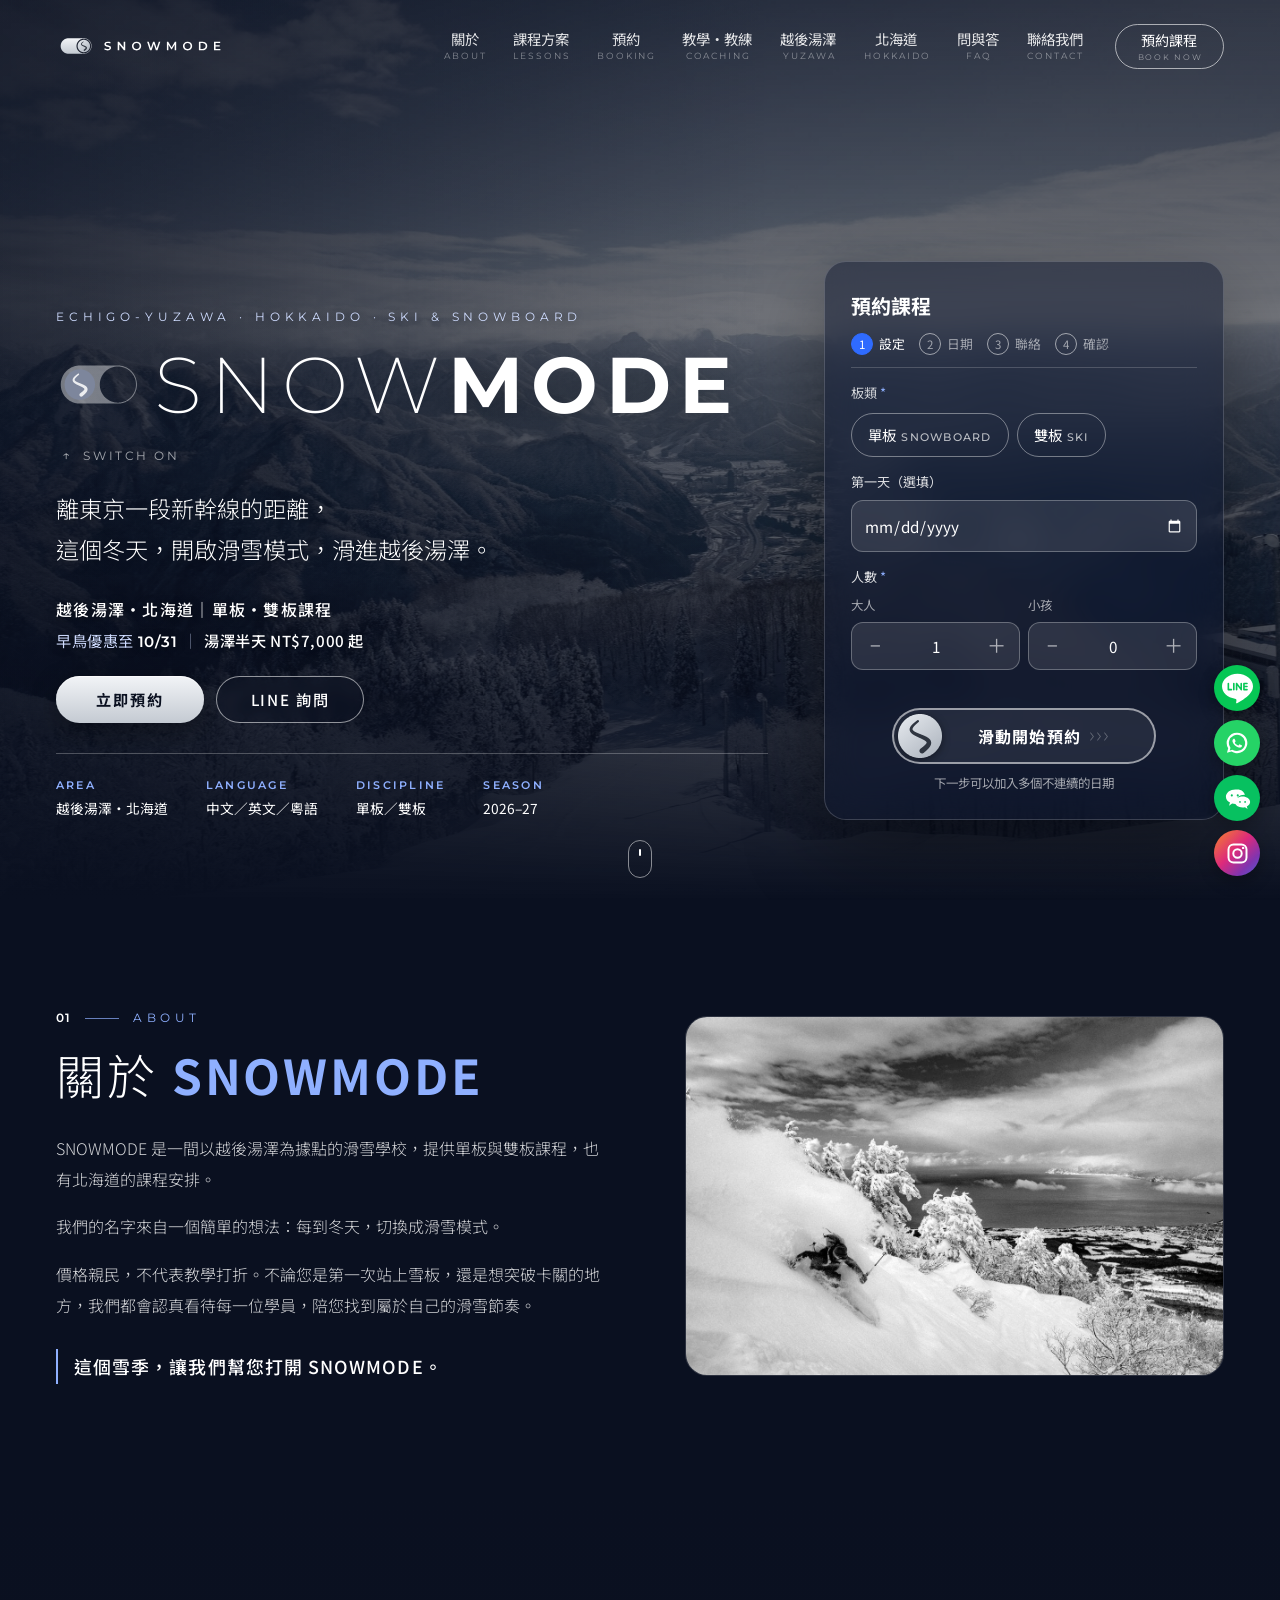
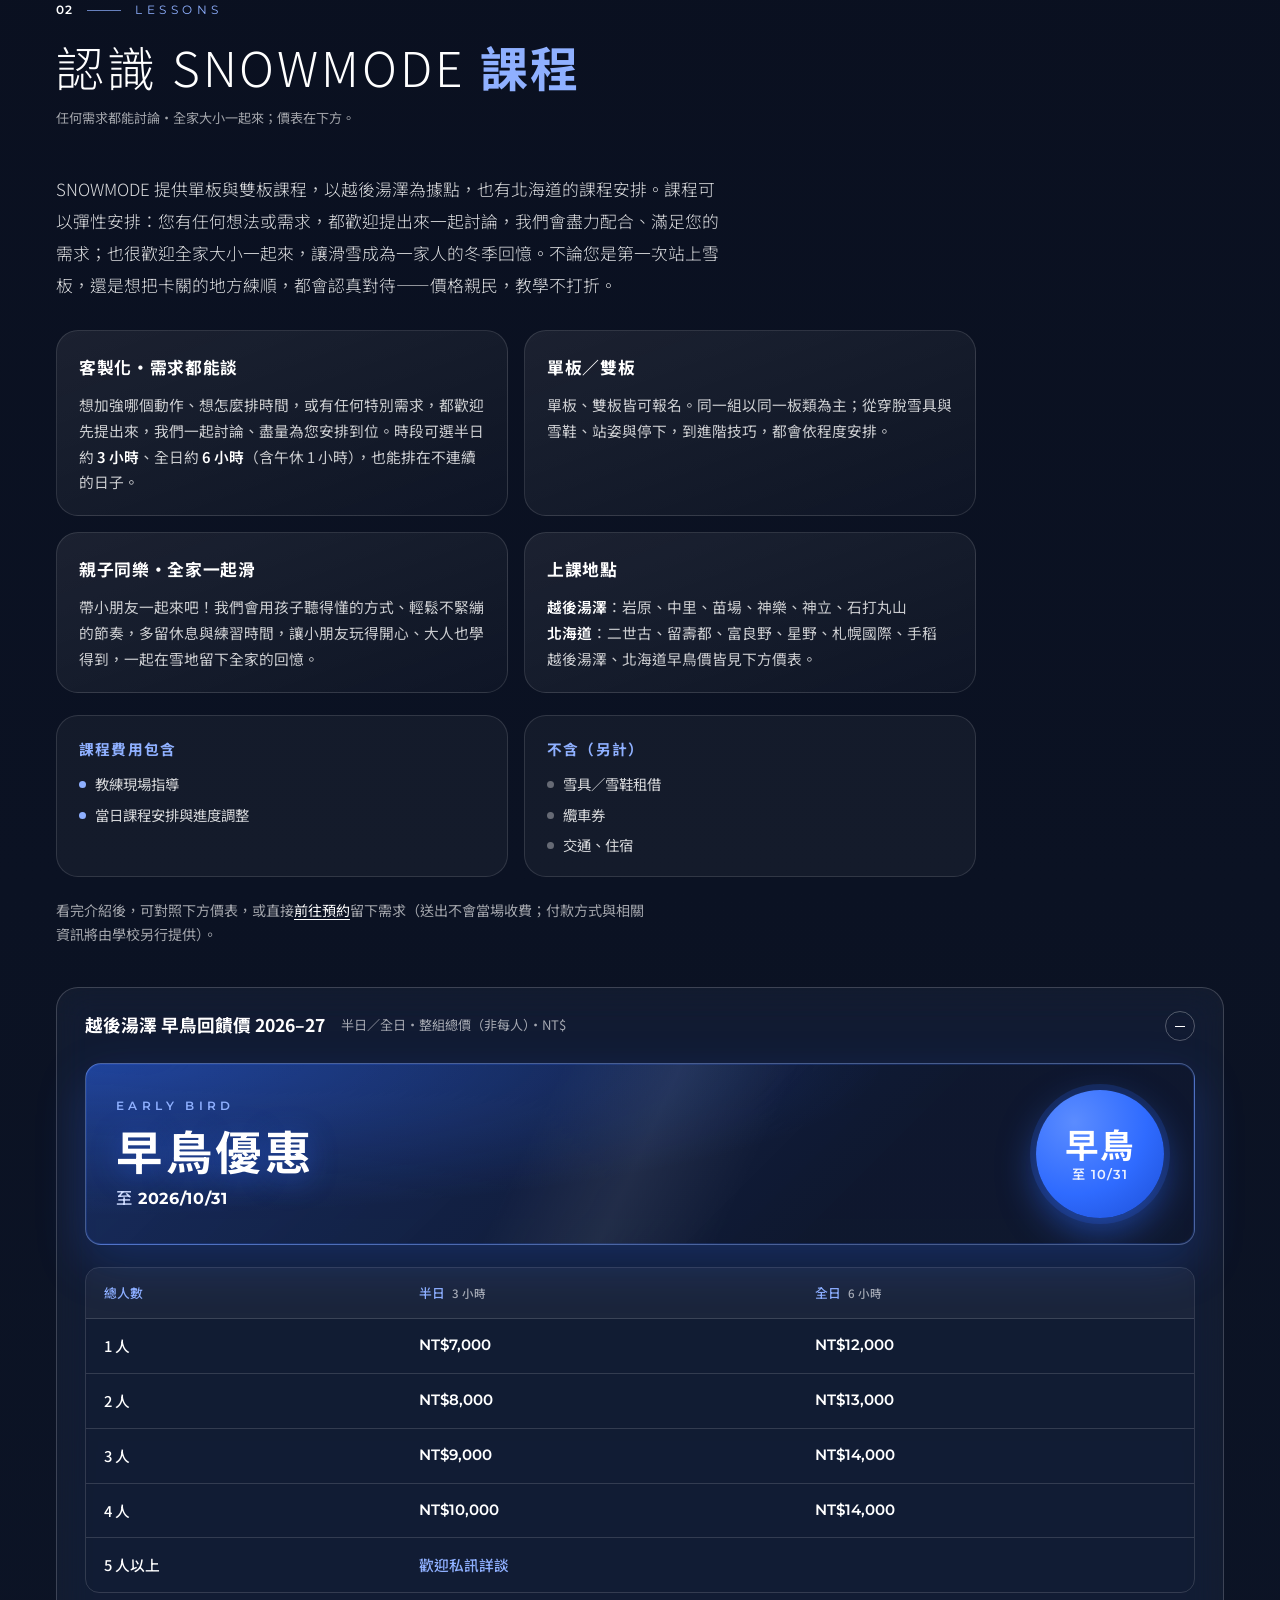
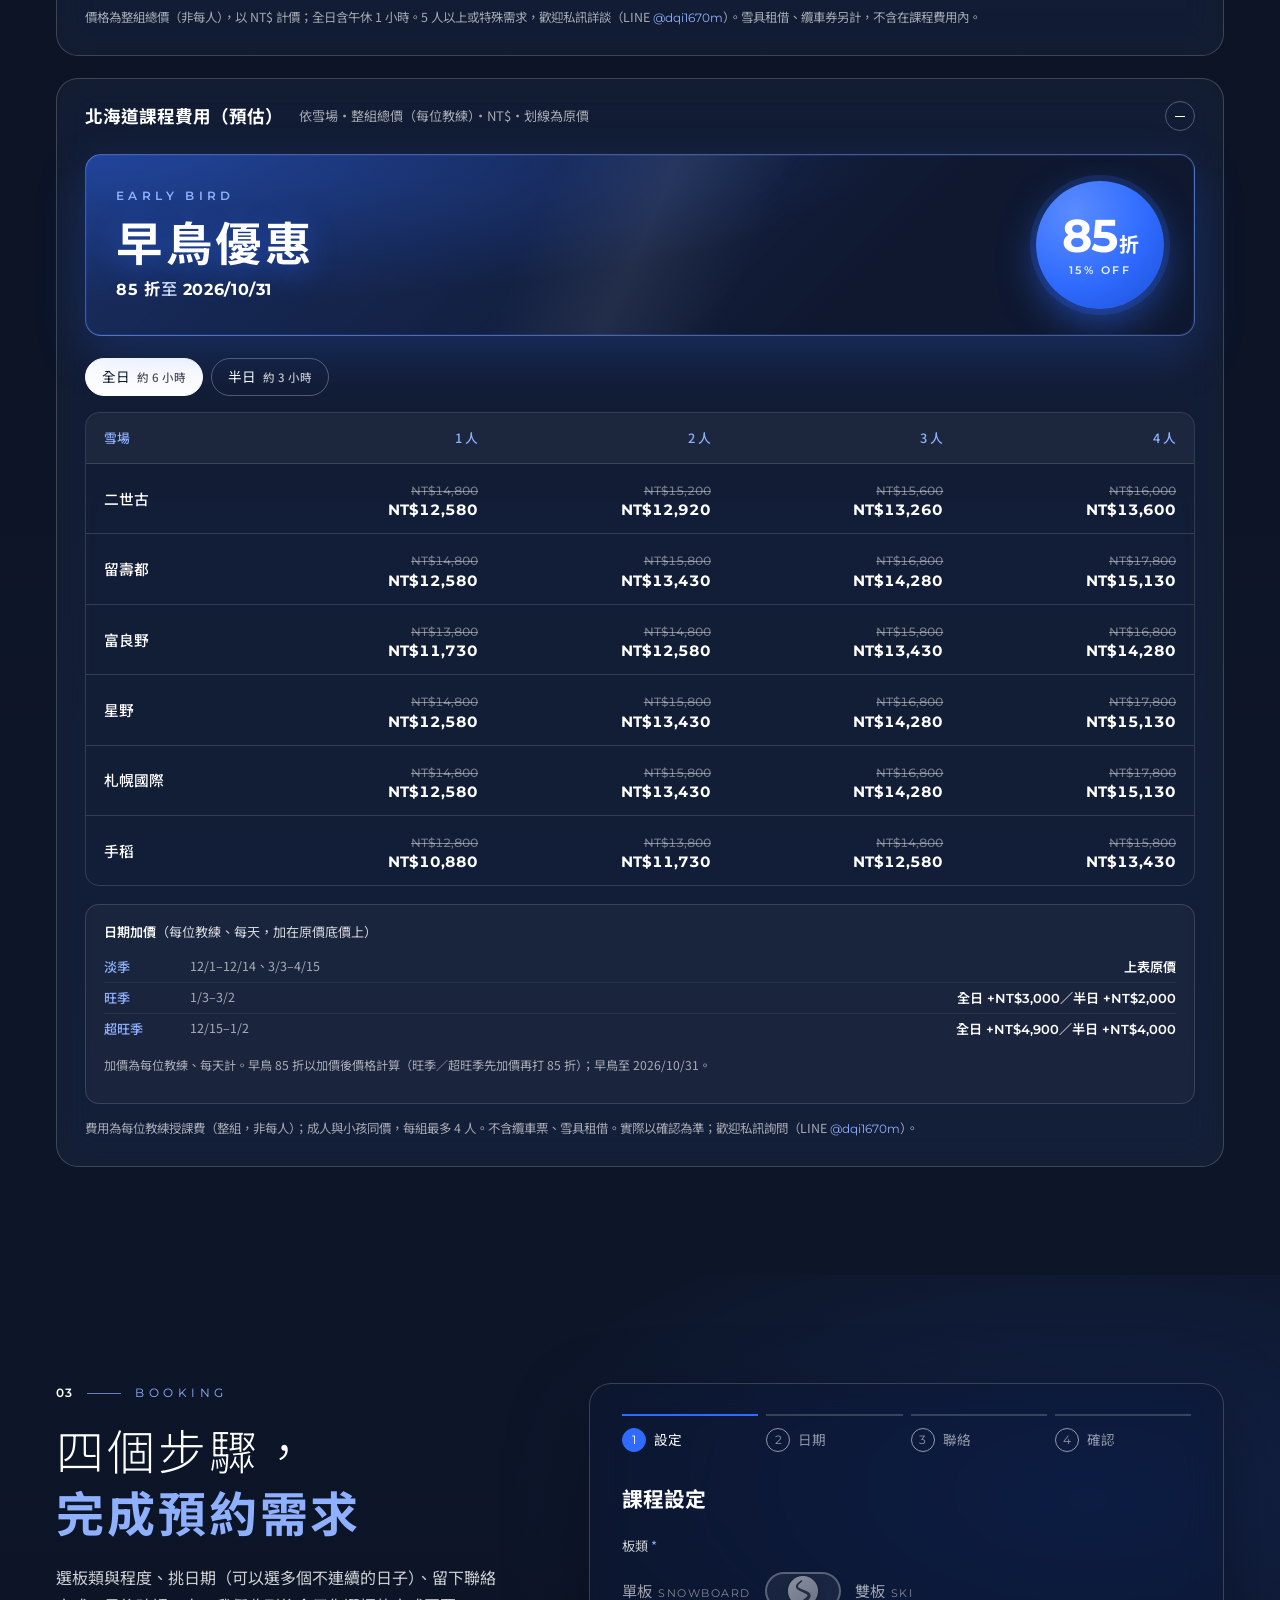
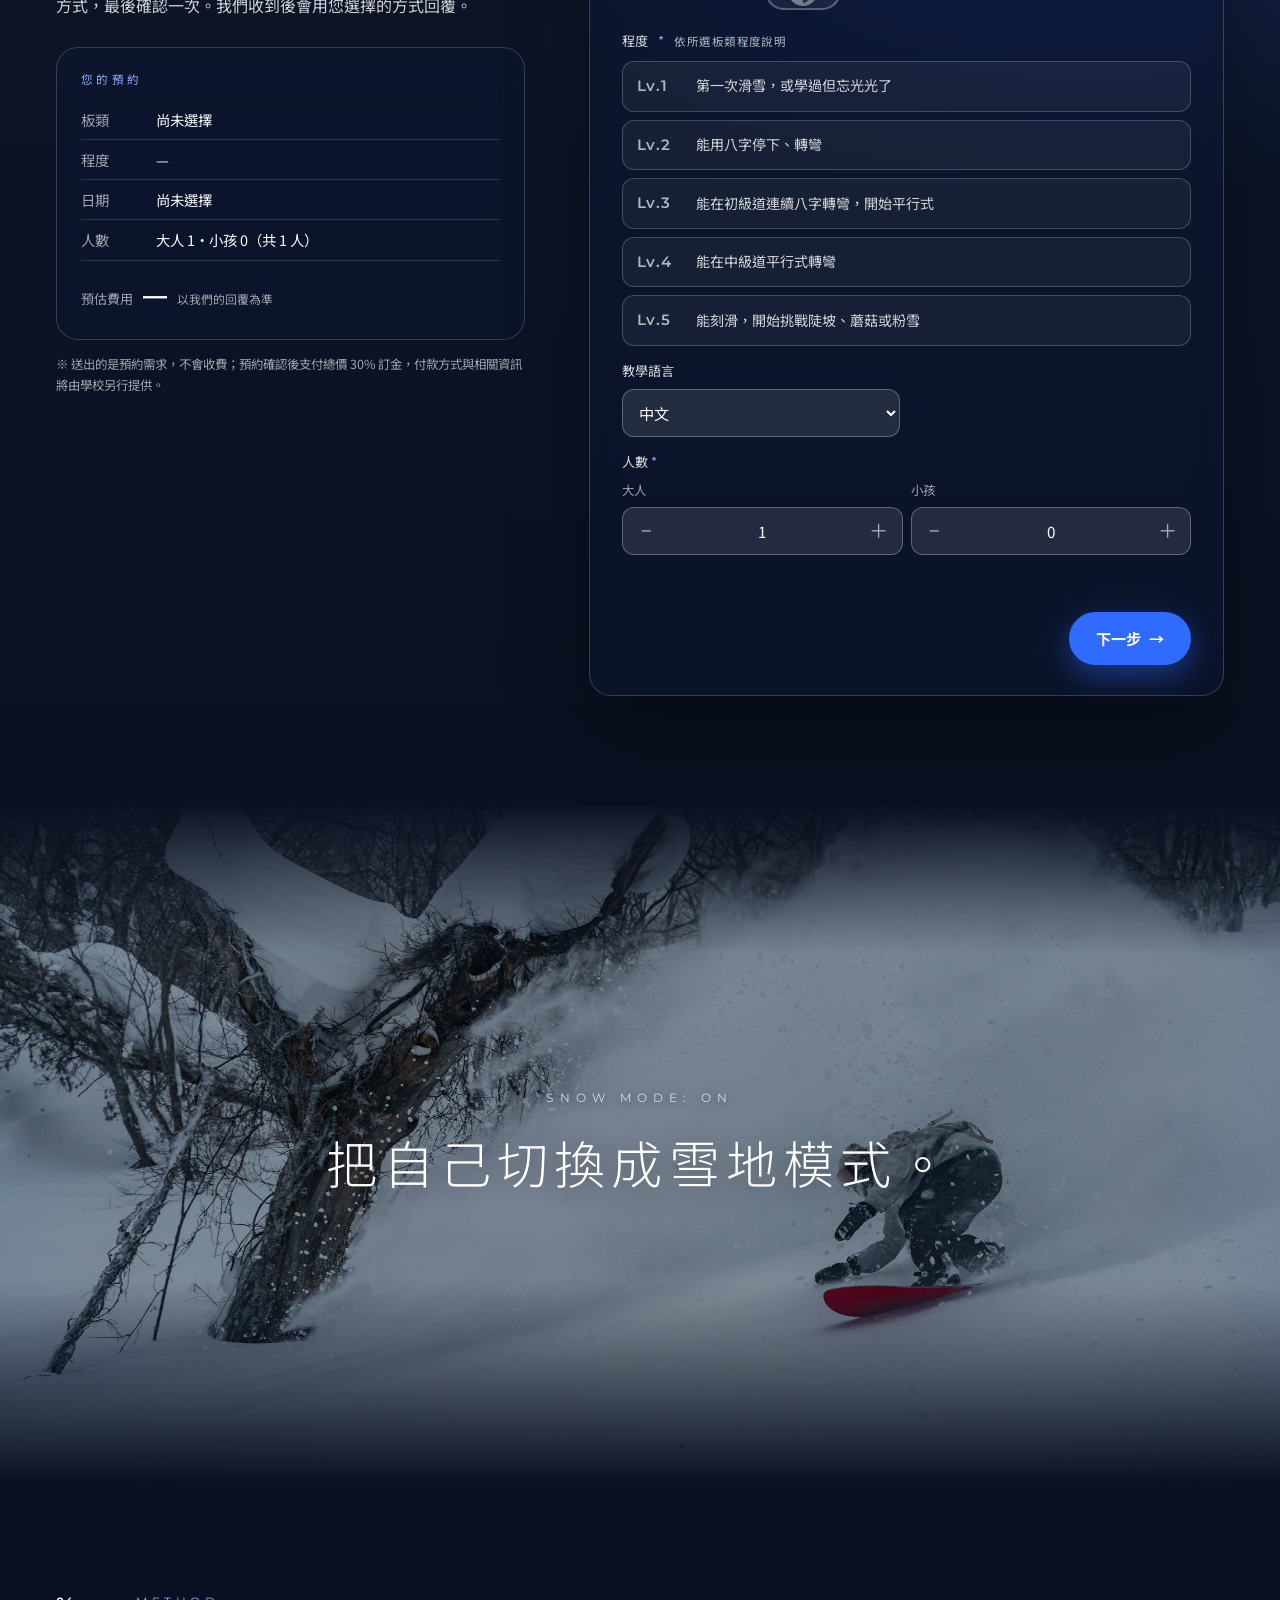
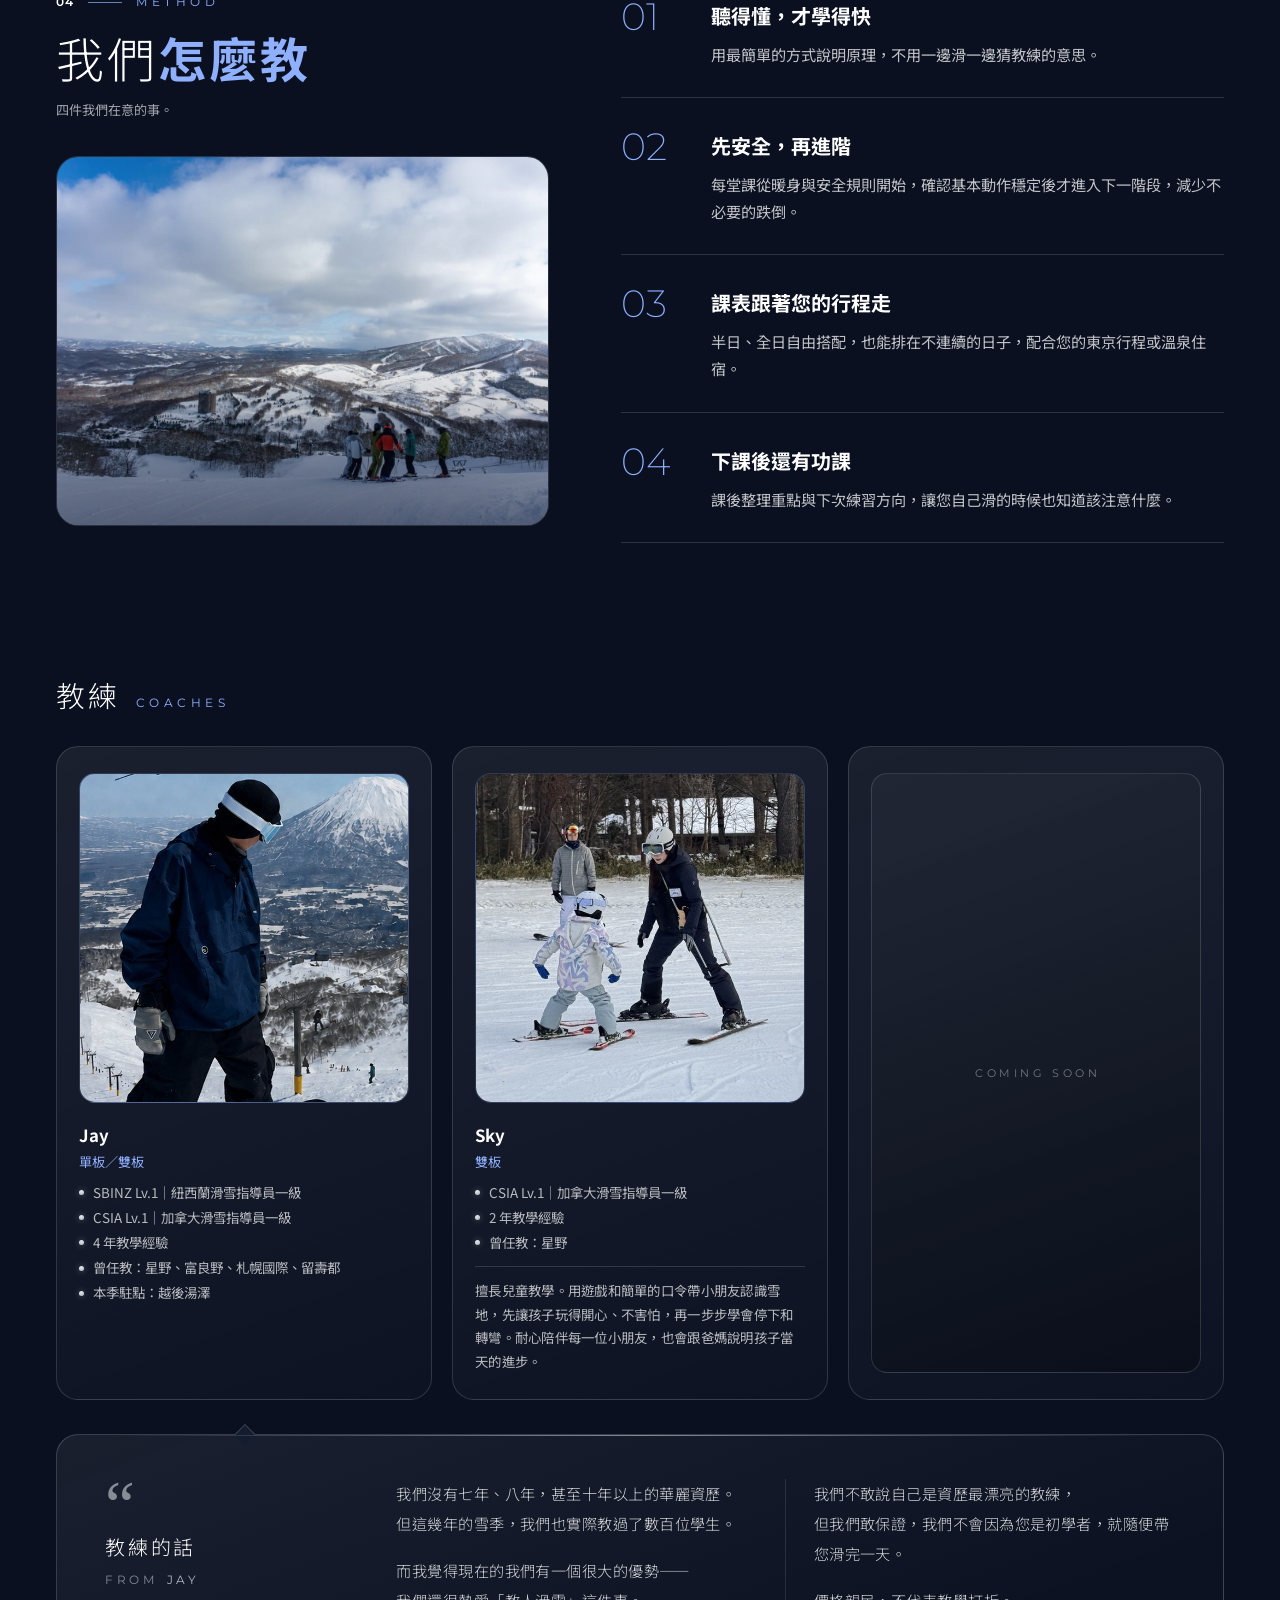
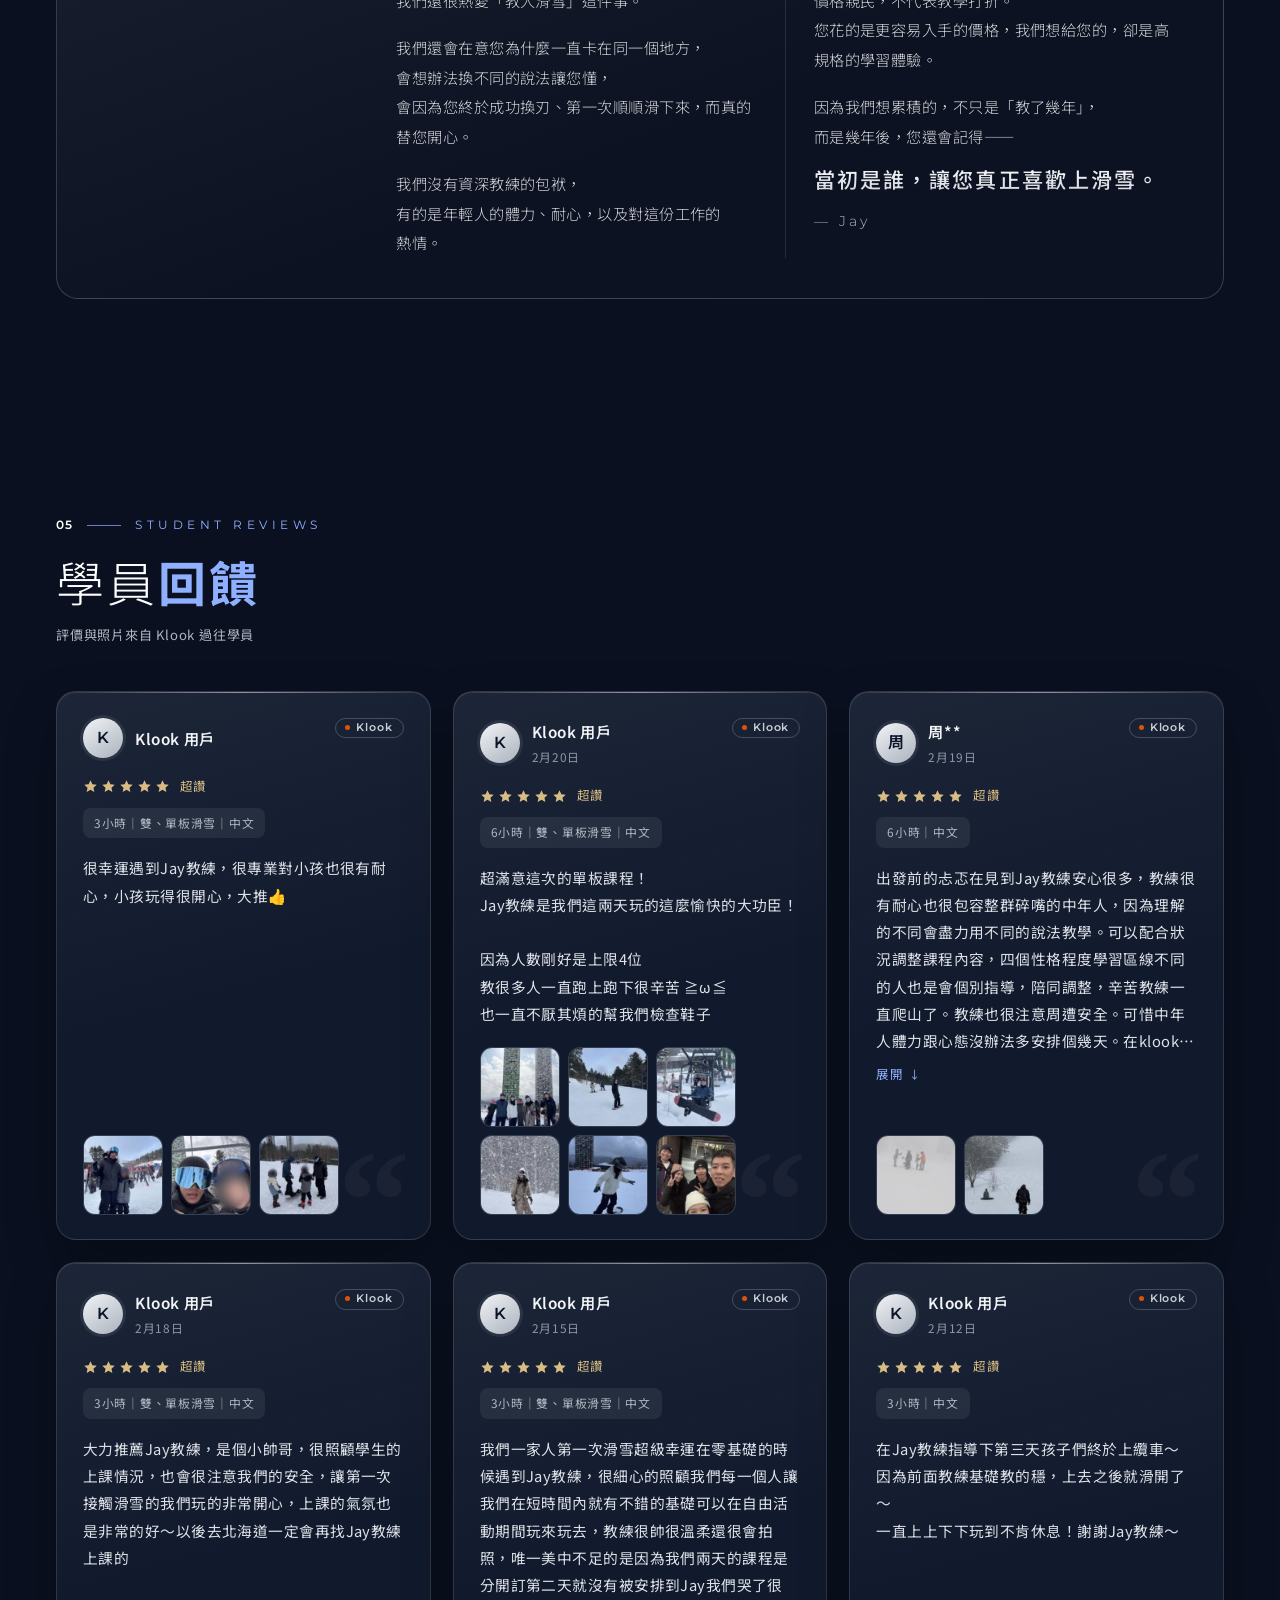
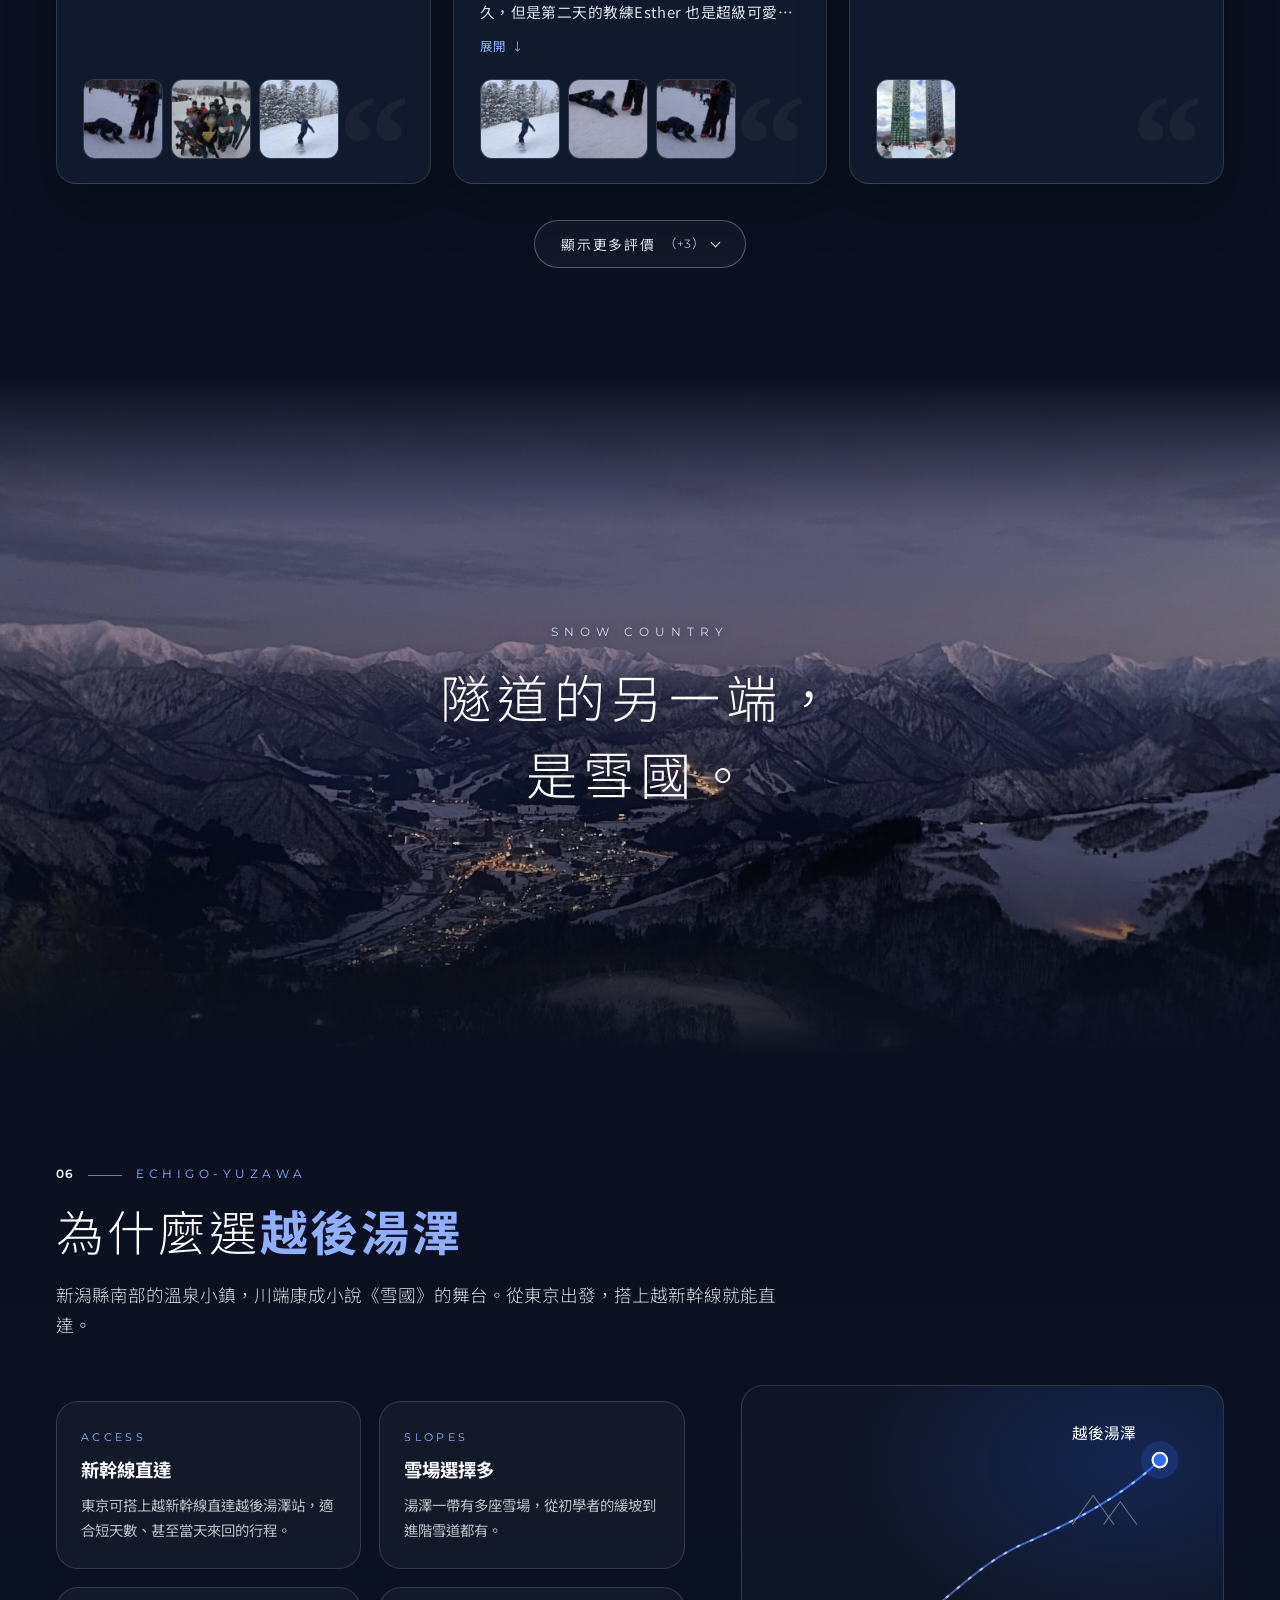
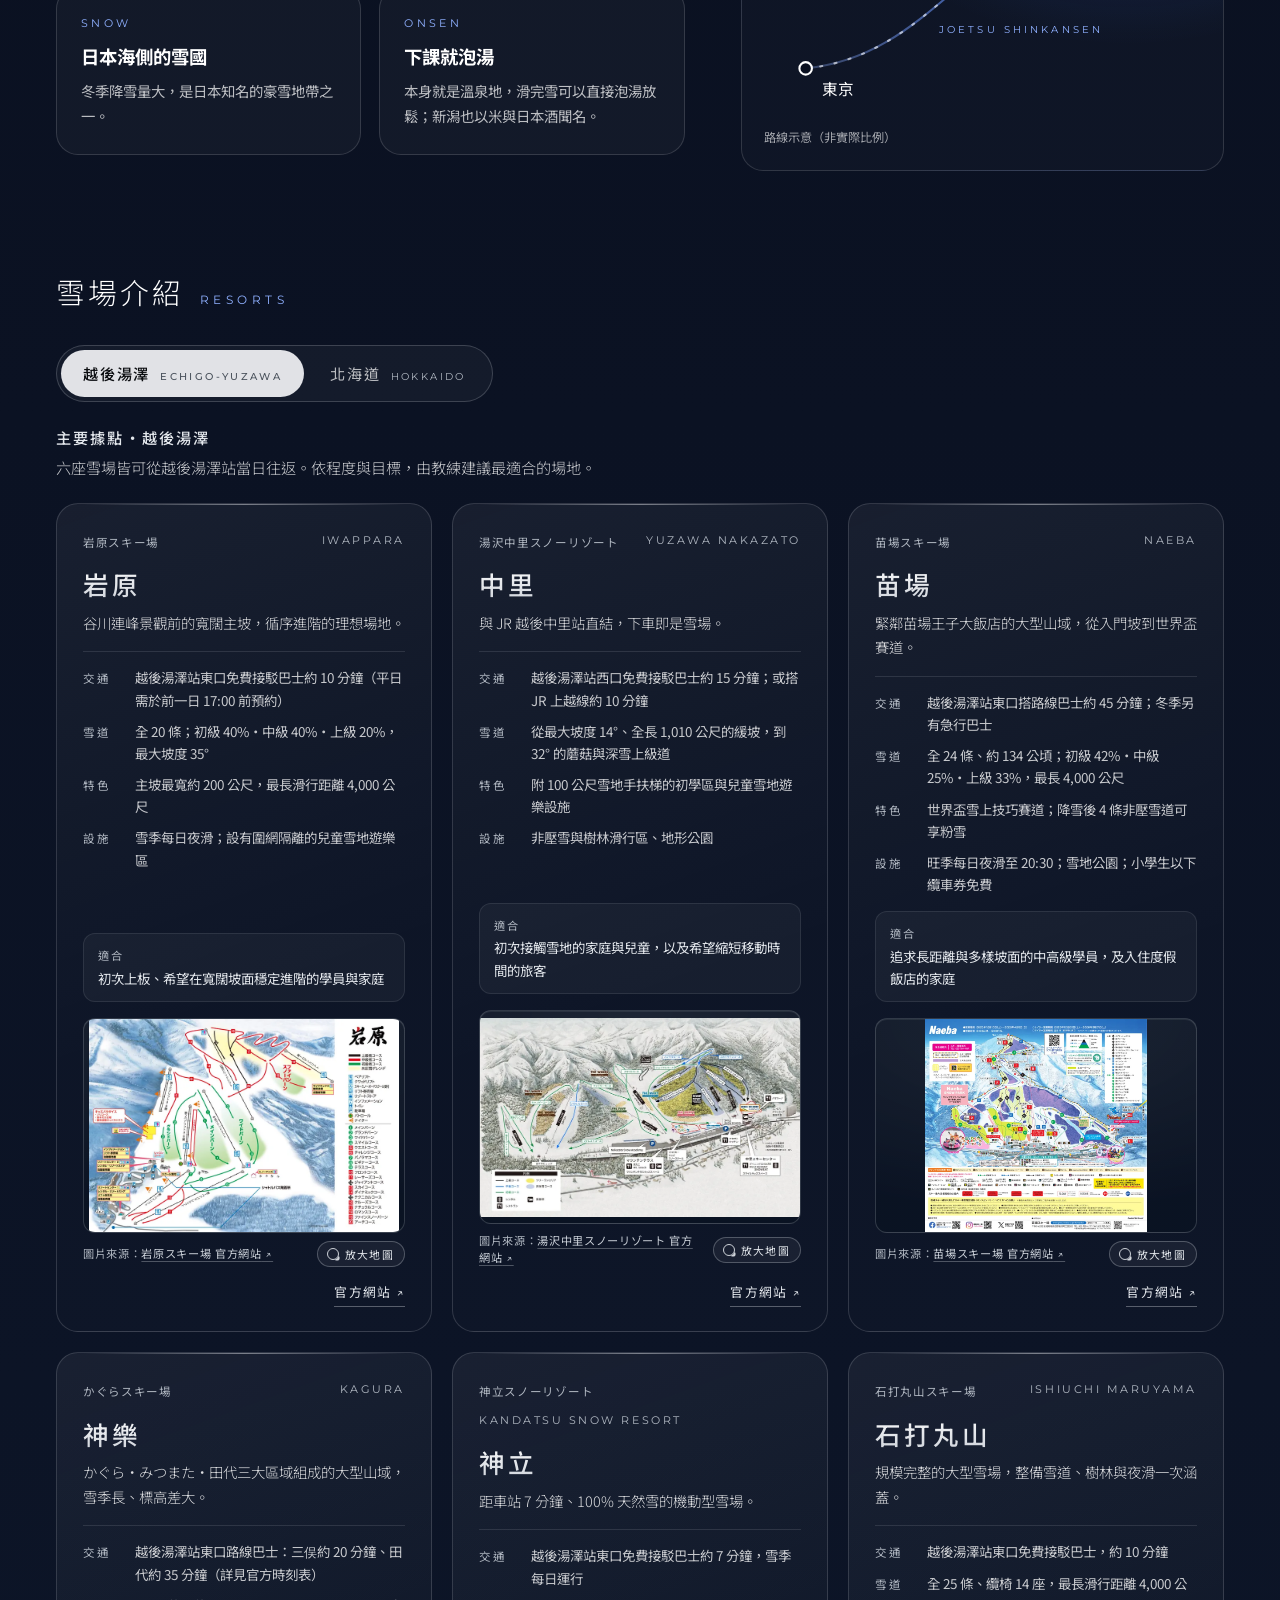
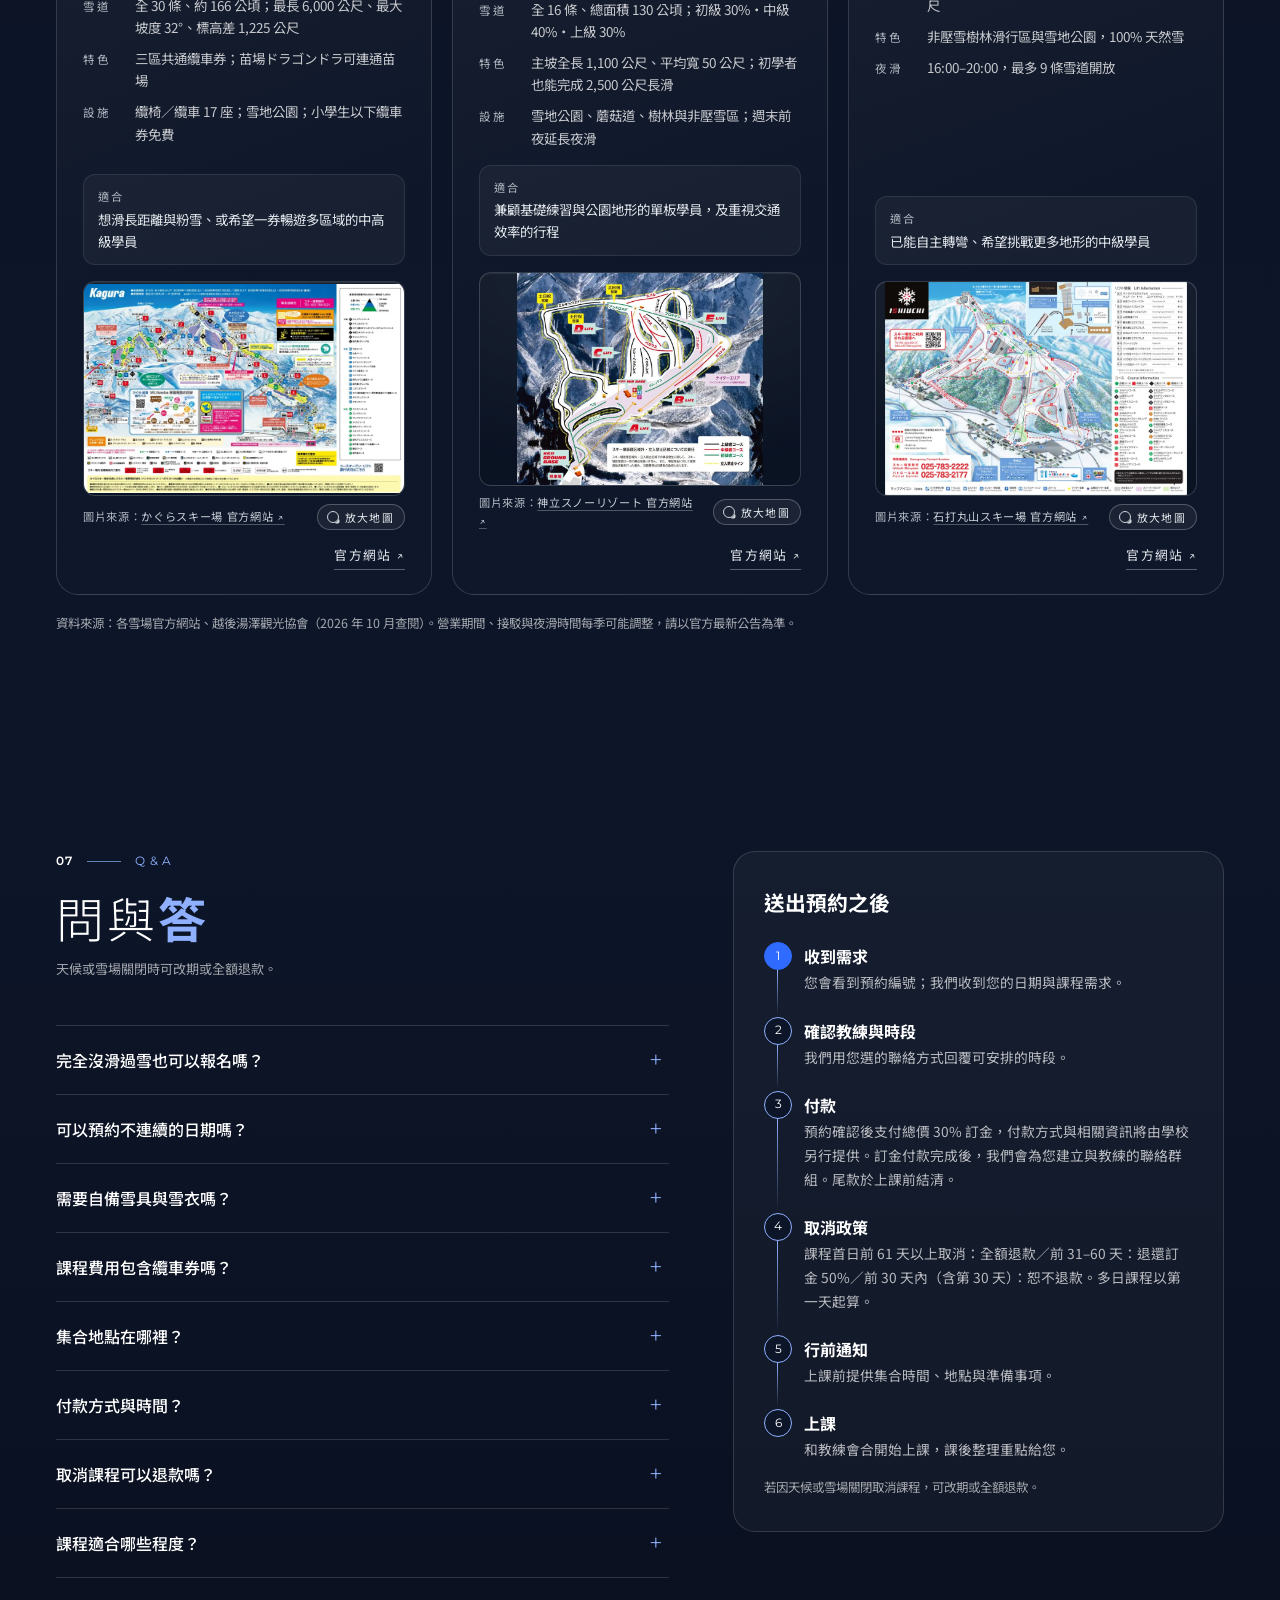
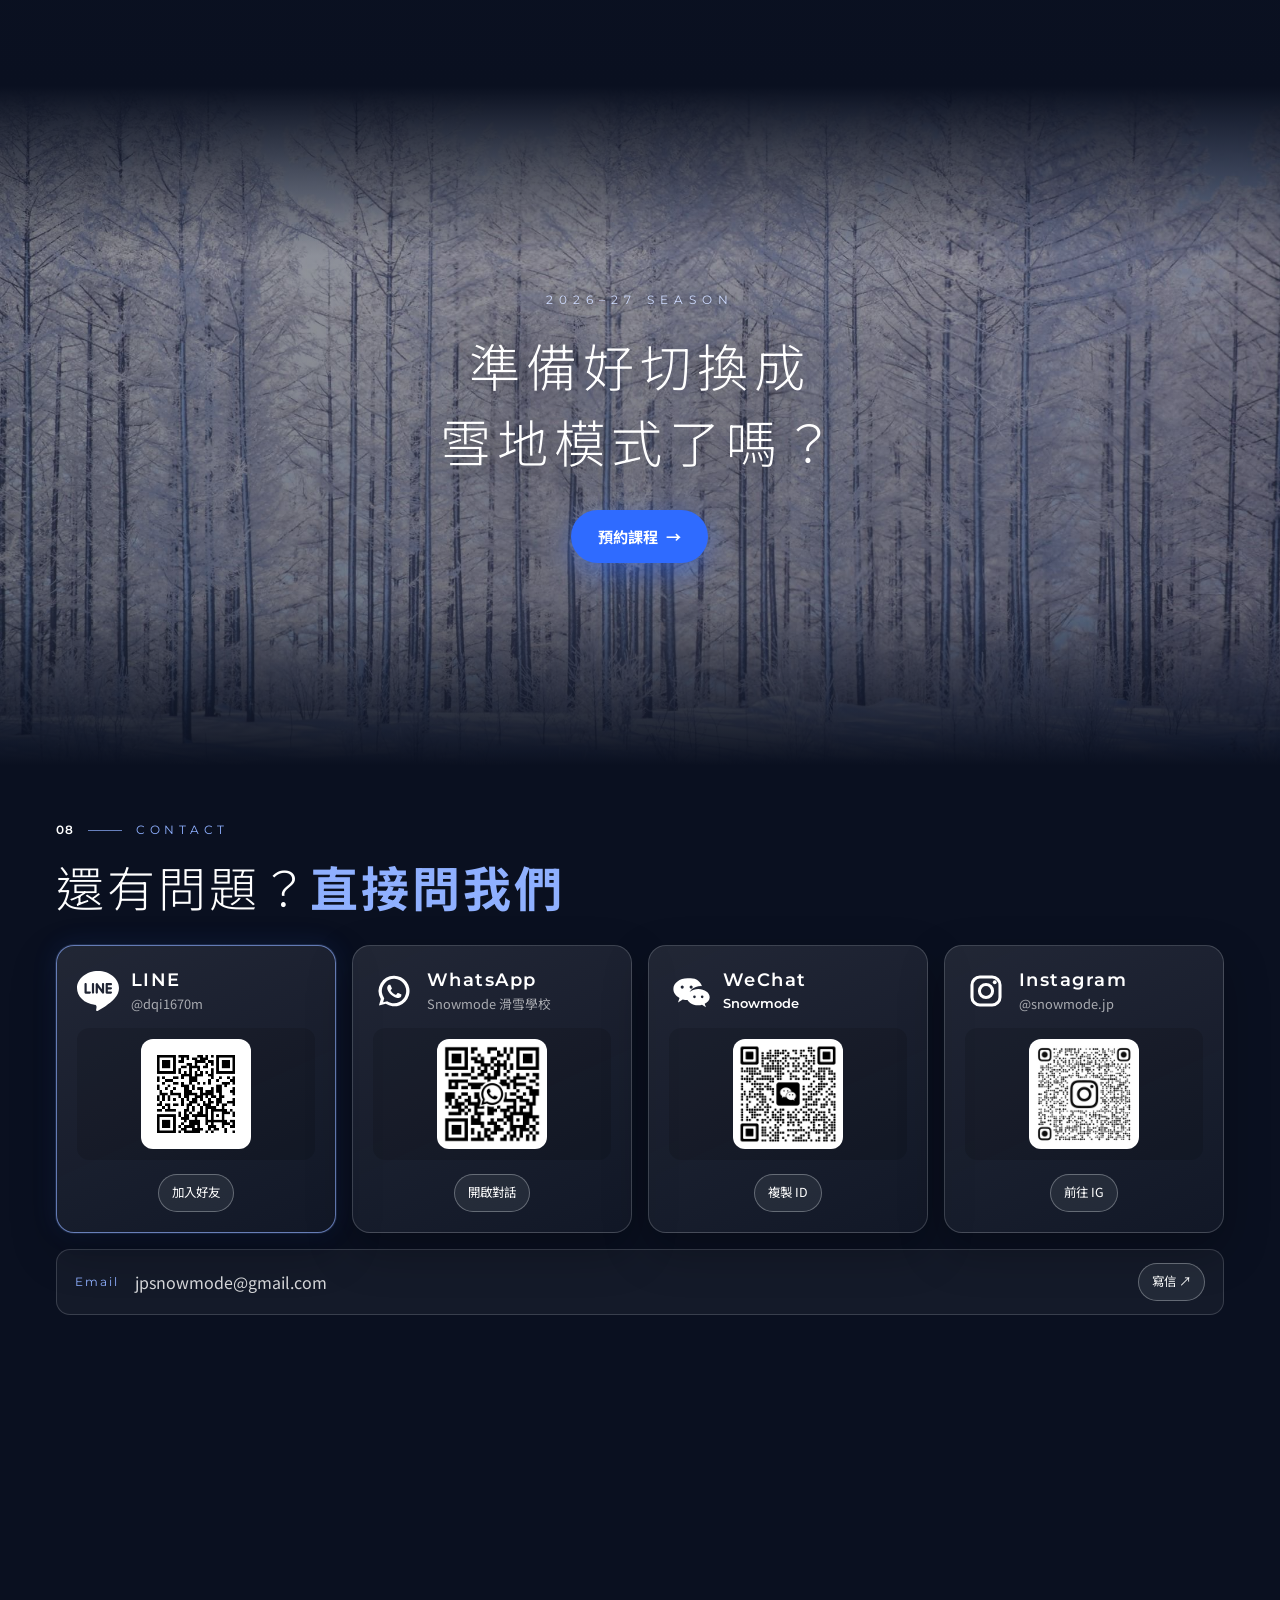
==== commit f13049ea: "Coaches (≤1100px): Sky full-width like Jay, hide Coming soon; css v=coachsky3" ====
--- a/index.html
+++ b/index.html
@@ -37,7 +37,7 @@
 <link rel="preconnect" href="https://fonts.googleapis.com">
 <link rel="preconnect" href="https://fonts.gstatic.com" crossorigin>
 <link href="https://fonts.googleapis.com/css2?family=Montserrat:wght@200;300;400;600;700&family=Noto+Sans+TC:wght@300;400;500;700&display=swap" rel="stylesheet">
-<link rel="stylesheet" href="style.css?v=coachsky2">
+<link rel="stylesheet" href="style.css?v=coachsky3">
 <link rel="stylesheet" href="hero-snow.css?v=1">
 </head>
 <body>
--- a/style.css
+++ b/style.css
@@ -1060,21 +1060,24 @@
 .coach-soon:hover{border-color:var(--line);box-shadow:none;transform:none}
 @media (max-width:1100px){
   .coach-row.is-trio{grid-template-columns:repeat(2,minmax(0,1fr))}
-  .is-trio>.coach:first-child{grid-column:1/-1;order:1;display:grid;grid-template-columns:200px minmax(0,1fr);column-gap:28px;align-items:center;padding:22px}
-  .is-trio>.coach:first-child .avatar{grid-row:1/span 3;margin:0}
-  .is-trio>.coach:first-child .coach-name{align-self:end;font-size:1.2rem}
-  .is-trio>.coach:first-child .coach-list{align-self:start}
+  .is-trio>.coach:not(.coach-soon){grid-column:1/-1;order:1;display:grid;grid-template-columns:200px minmax(0,1fr);column-gap:28px;align-items:center;padding:22px}
+  .is-trio>.coach:not(.coach-soon) .avatar{grid-row:1/span 3;margin:0}
+  .is-trio>.coach:not(.coach-soon) .coach-name{align-self:end;font-size:1.2rem}
+  .is-trio>.coach:not(.coach-soon) .coach-list{align-self:start}
   .is-trio>.coach-note{order:2;margin-top:0;--caret:calc(22px + 100px)}
-  .is-trio>.coach-soon,.is-trio>.coach:not(:first-child){order:3}
+  .is-trio>.coach:not(.coach-soon):not(:first-child){order:3}
+  .is-trio>.coach-soon{display:none}
+  .is-trio>.coach:not(.coach-soon) .coach-bio{grid-column:2;align-self:start}
 }
 @media (max-width:640px){
   .coach-row.is-trio{gap:12px}
-  .is-trio>.coach:first-child{grid-template-columns:104px minmax(0,1fr);grid-template-rows:auto 1fr auto;column-gap:16px;align-items:start;padding:16px}
-  .is-trio>.coach:first-child .coach-name{align-self:auto;font-size:1.1rem;margin-top:2px}
-  .is-trio>.coach:first-child .coach-role{margin:4px 0 0;align-self:start}
-  .is-trio>.coach:first-child .coach-list{grid-column:1/-1;margin-top:14px;padding-top:14px;border-top:1px solid var(--line)}
-  .is-trio>.coach:first-child .avatar{grid-row:1/span 2}
+  .is-trio>.coach:not(.coach-soon){grid-template-columns:104px minmax(0,1fr);grid-template-rows:auto 1fr auto;column-gap:16px;align-items:start;padding:16px}
+  .is-trio>.coach:not(.coach-soon) .coach-name{align-self:auto;font-size:1.1rem;margin-top:2px}
+  .is-trio>.coach:not(.coach-soon) .coach-role{margin:4px 0 0;align-self:start}
+  .is-trio>.coach:not(.coach-soon) .coach-list{grid-column:1/-1;margin-top:14px;padding-top:14px;border-top:1px solid var(--line)}
+  .is-trio>.coach:not(.coach-soon) .avatar{grid-row:1/span 2}
   .is-trio>.coach-note{margin-top:2px;--caret:calc(16px + 52px)}
+  .is-trio>.coach:not(.coach-soon) .coach-bio{grid-column:1/-1}
   .avatar-soon span{font-size:.6rem;letter-spacing:.24em;padding-left:.24em}
 }
 
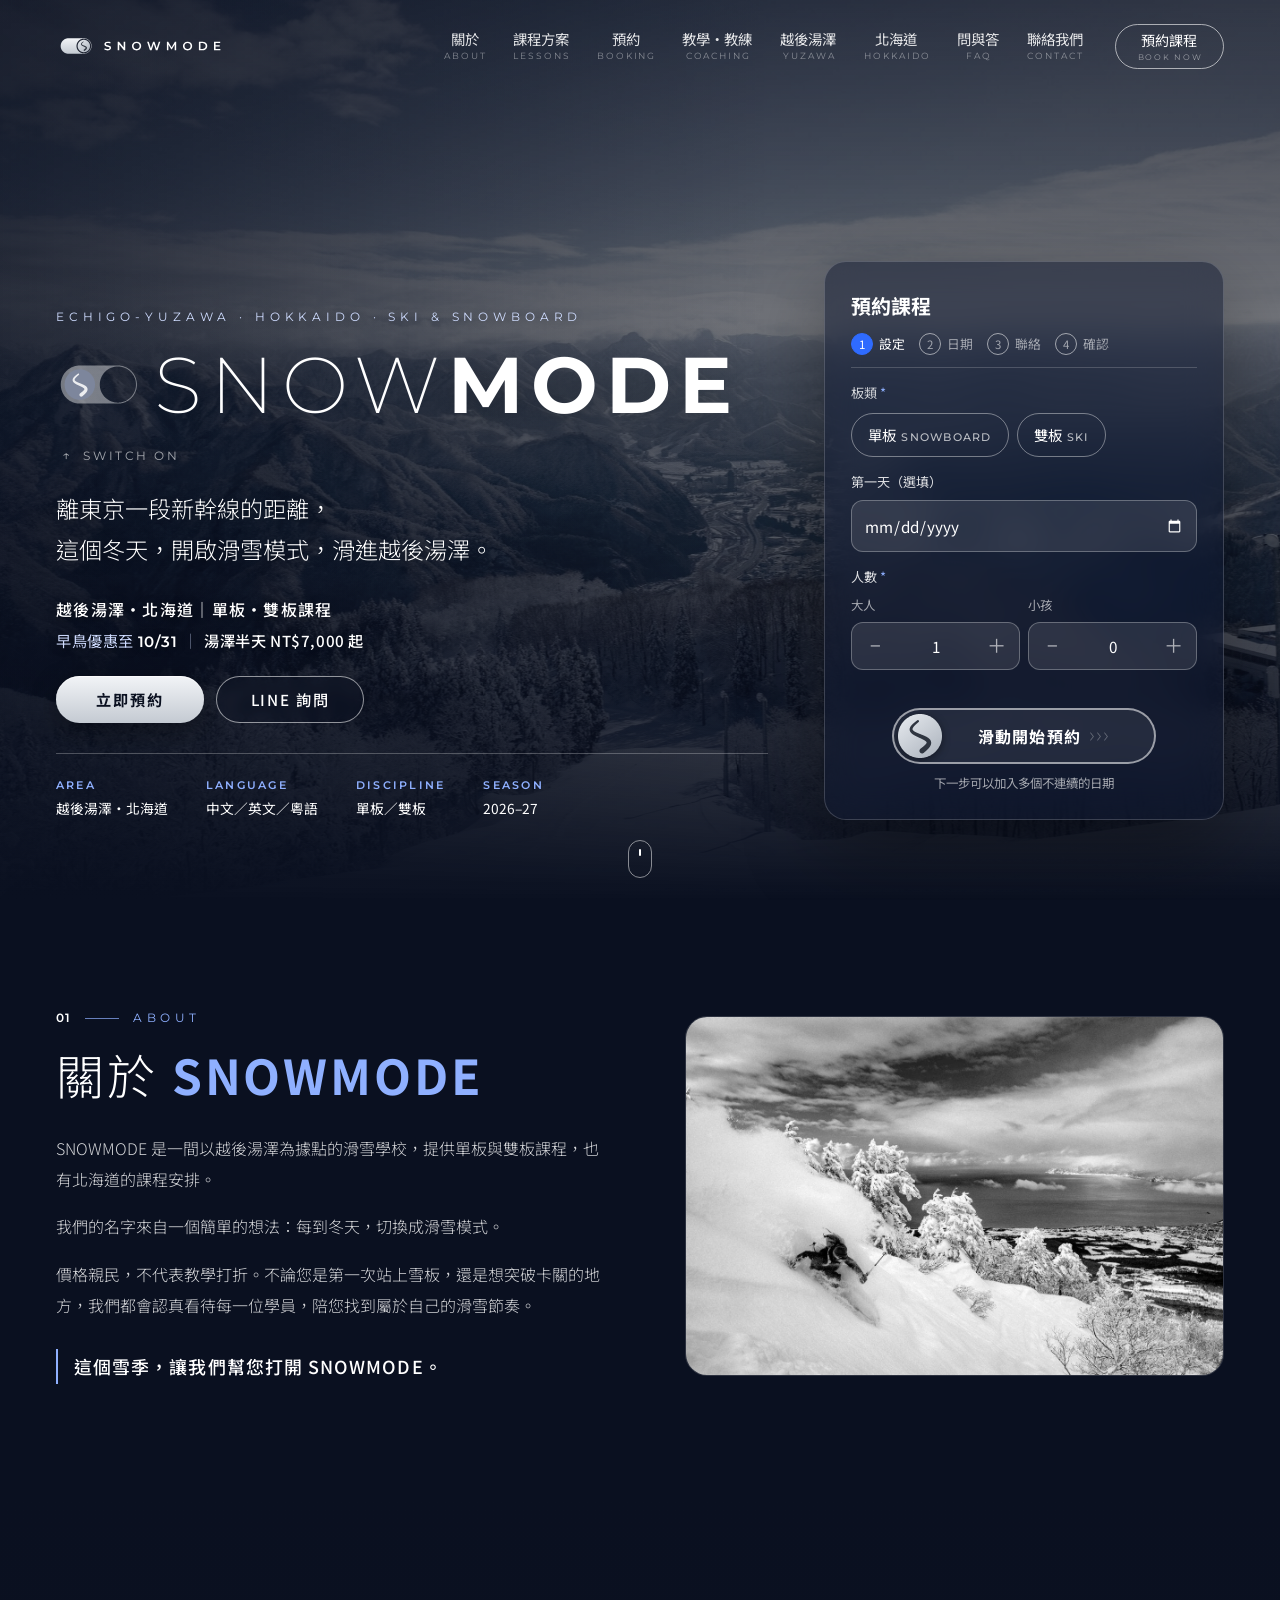
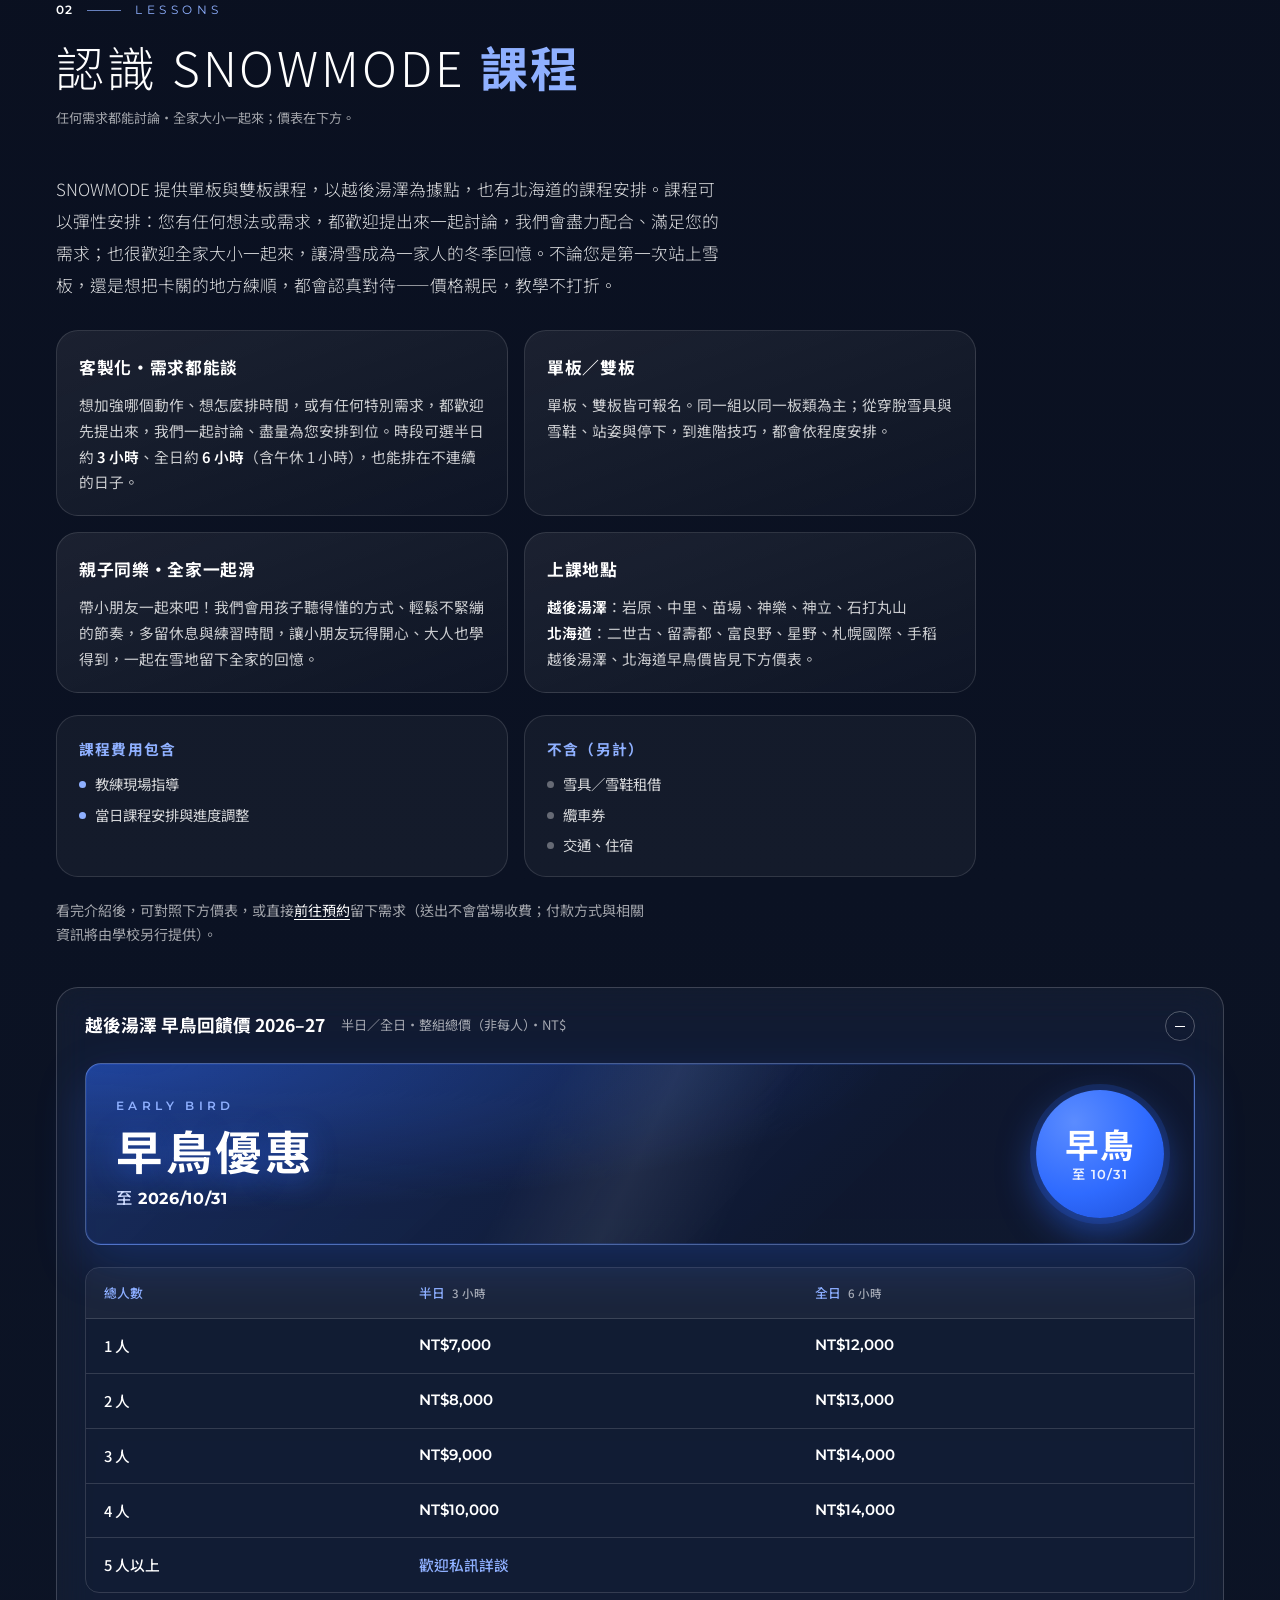
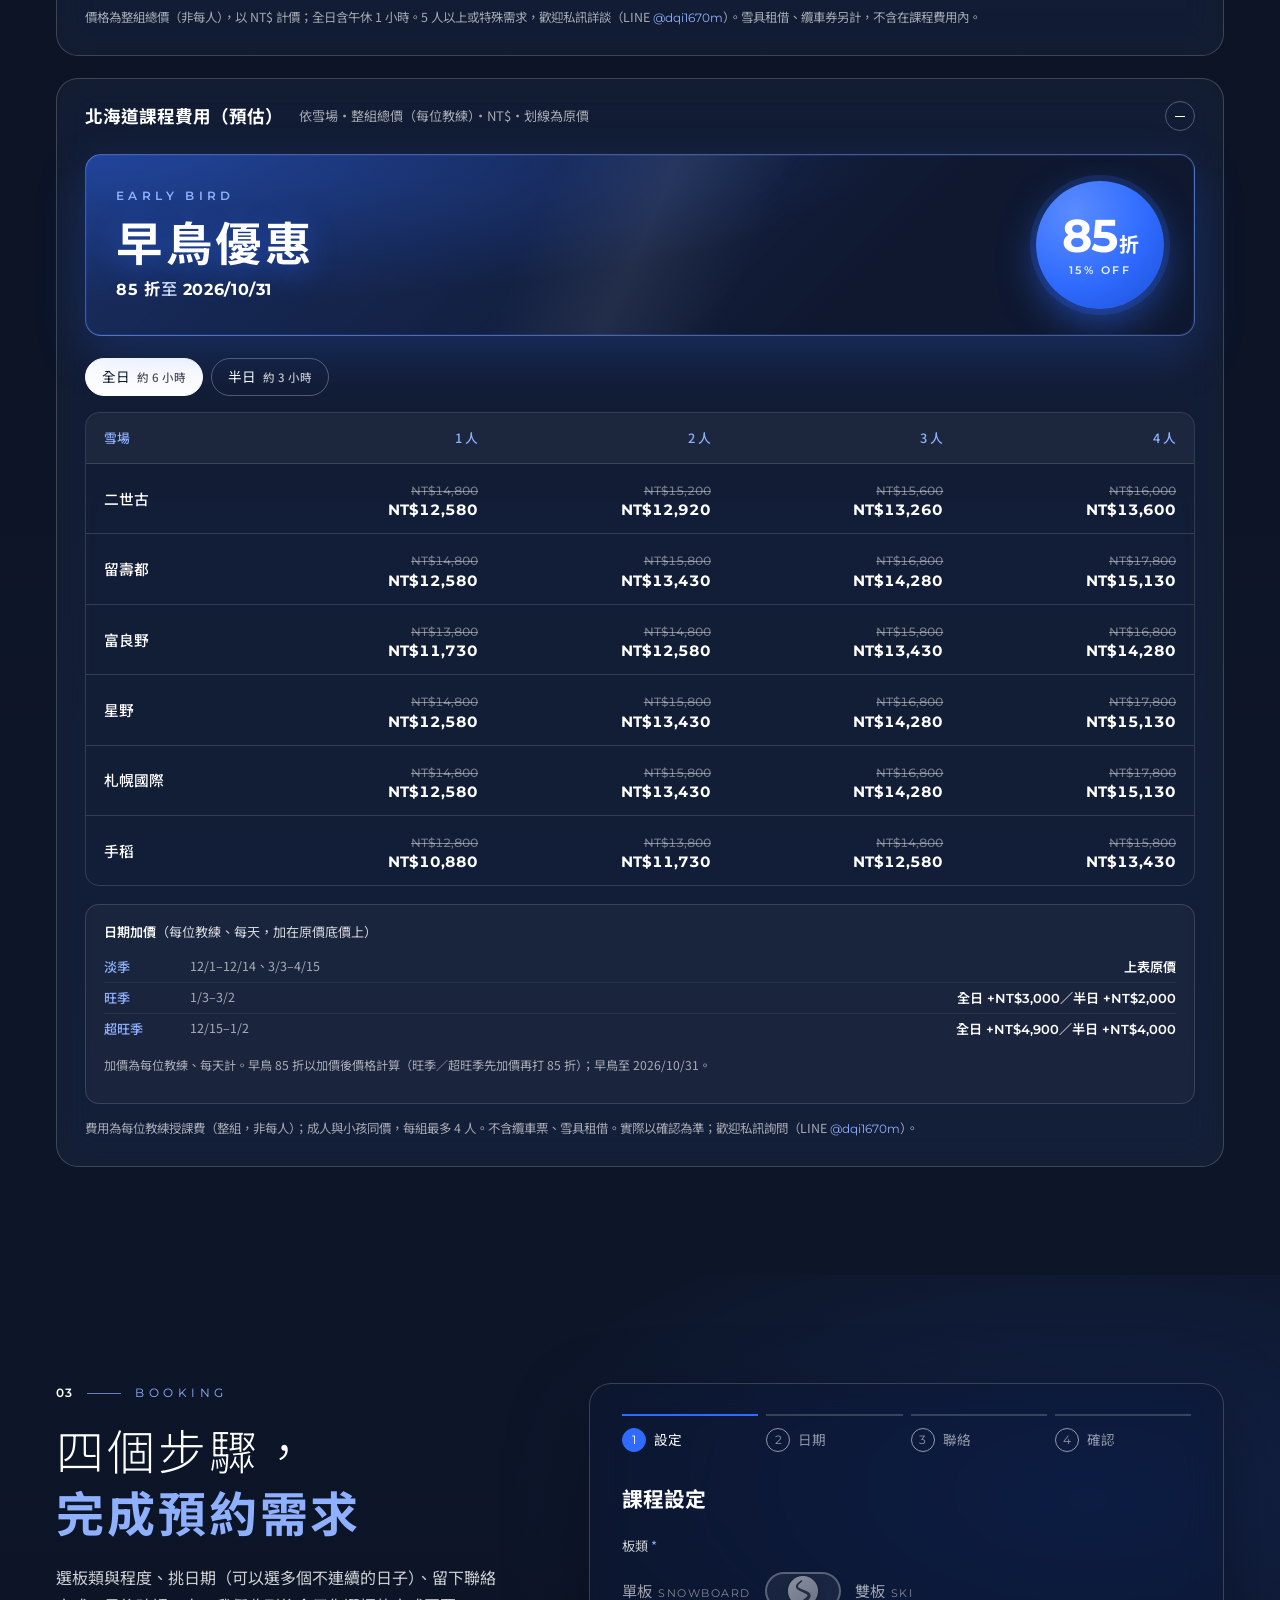
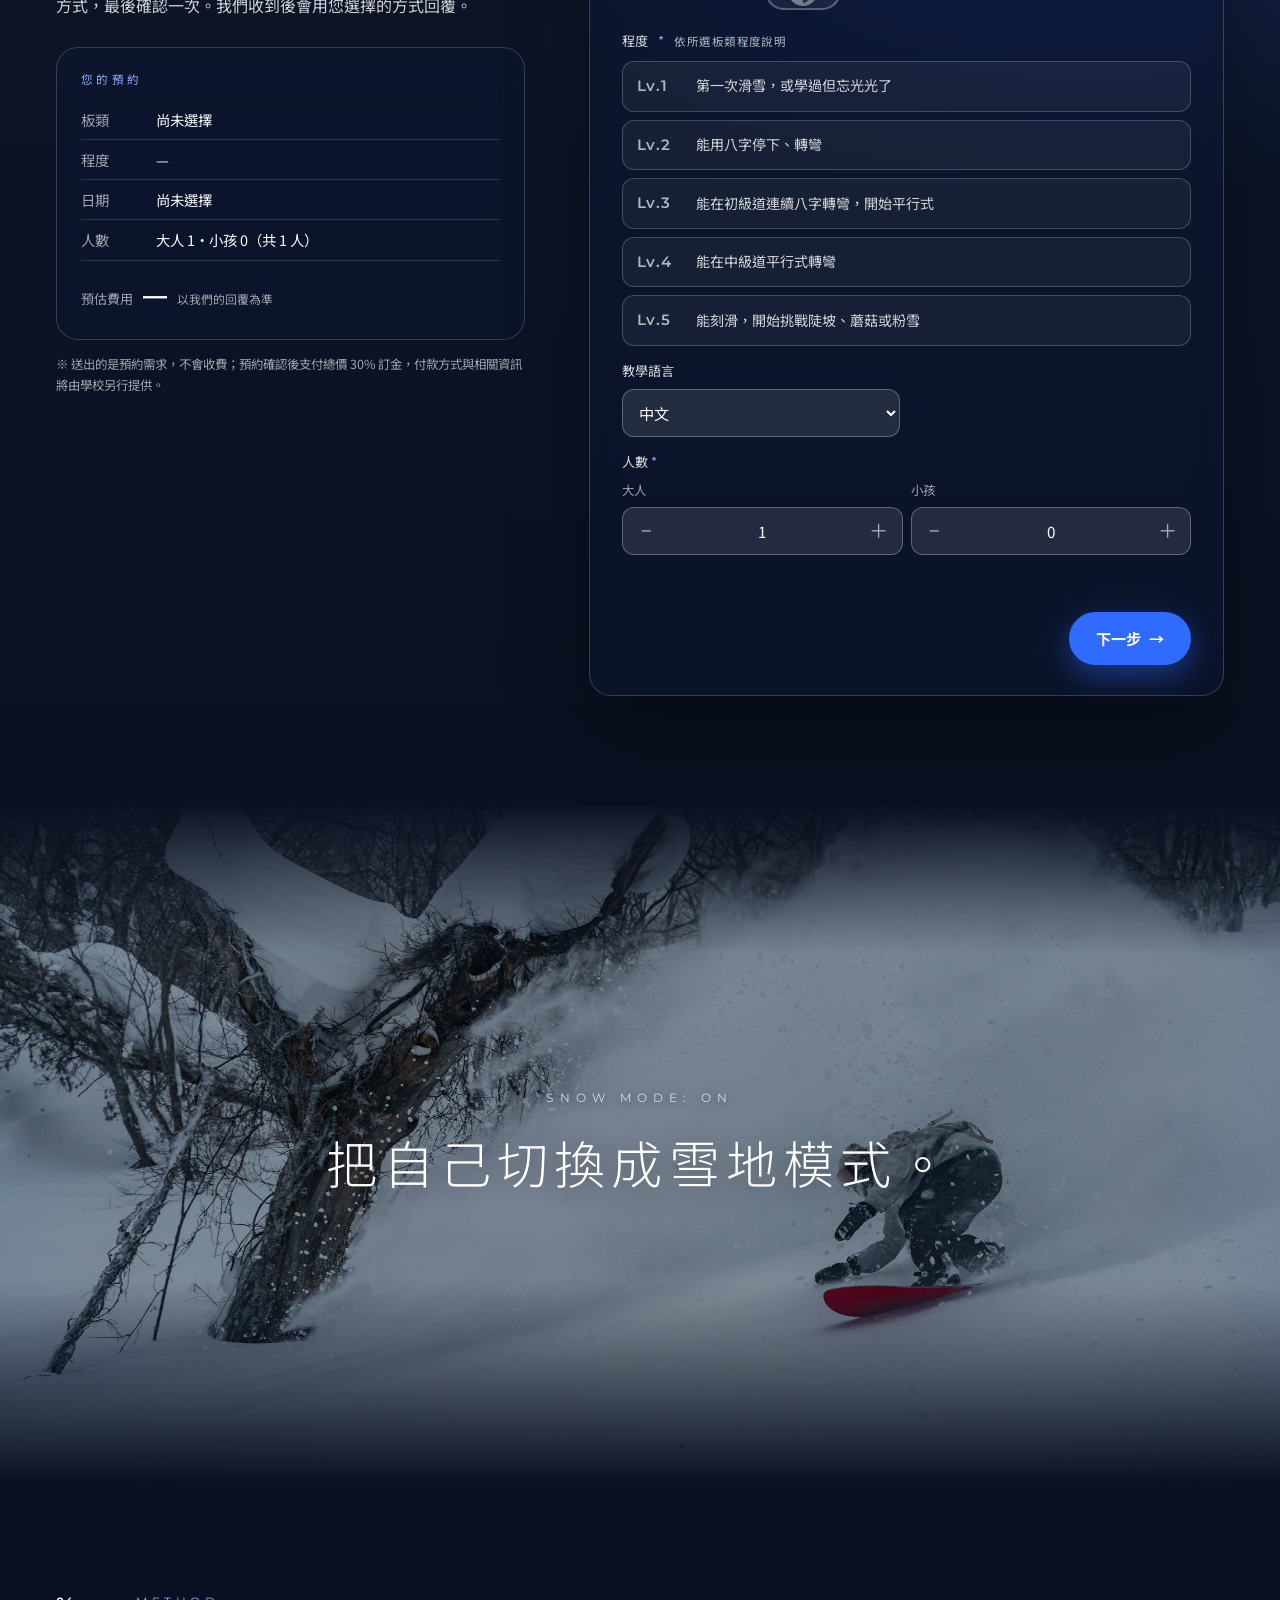
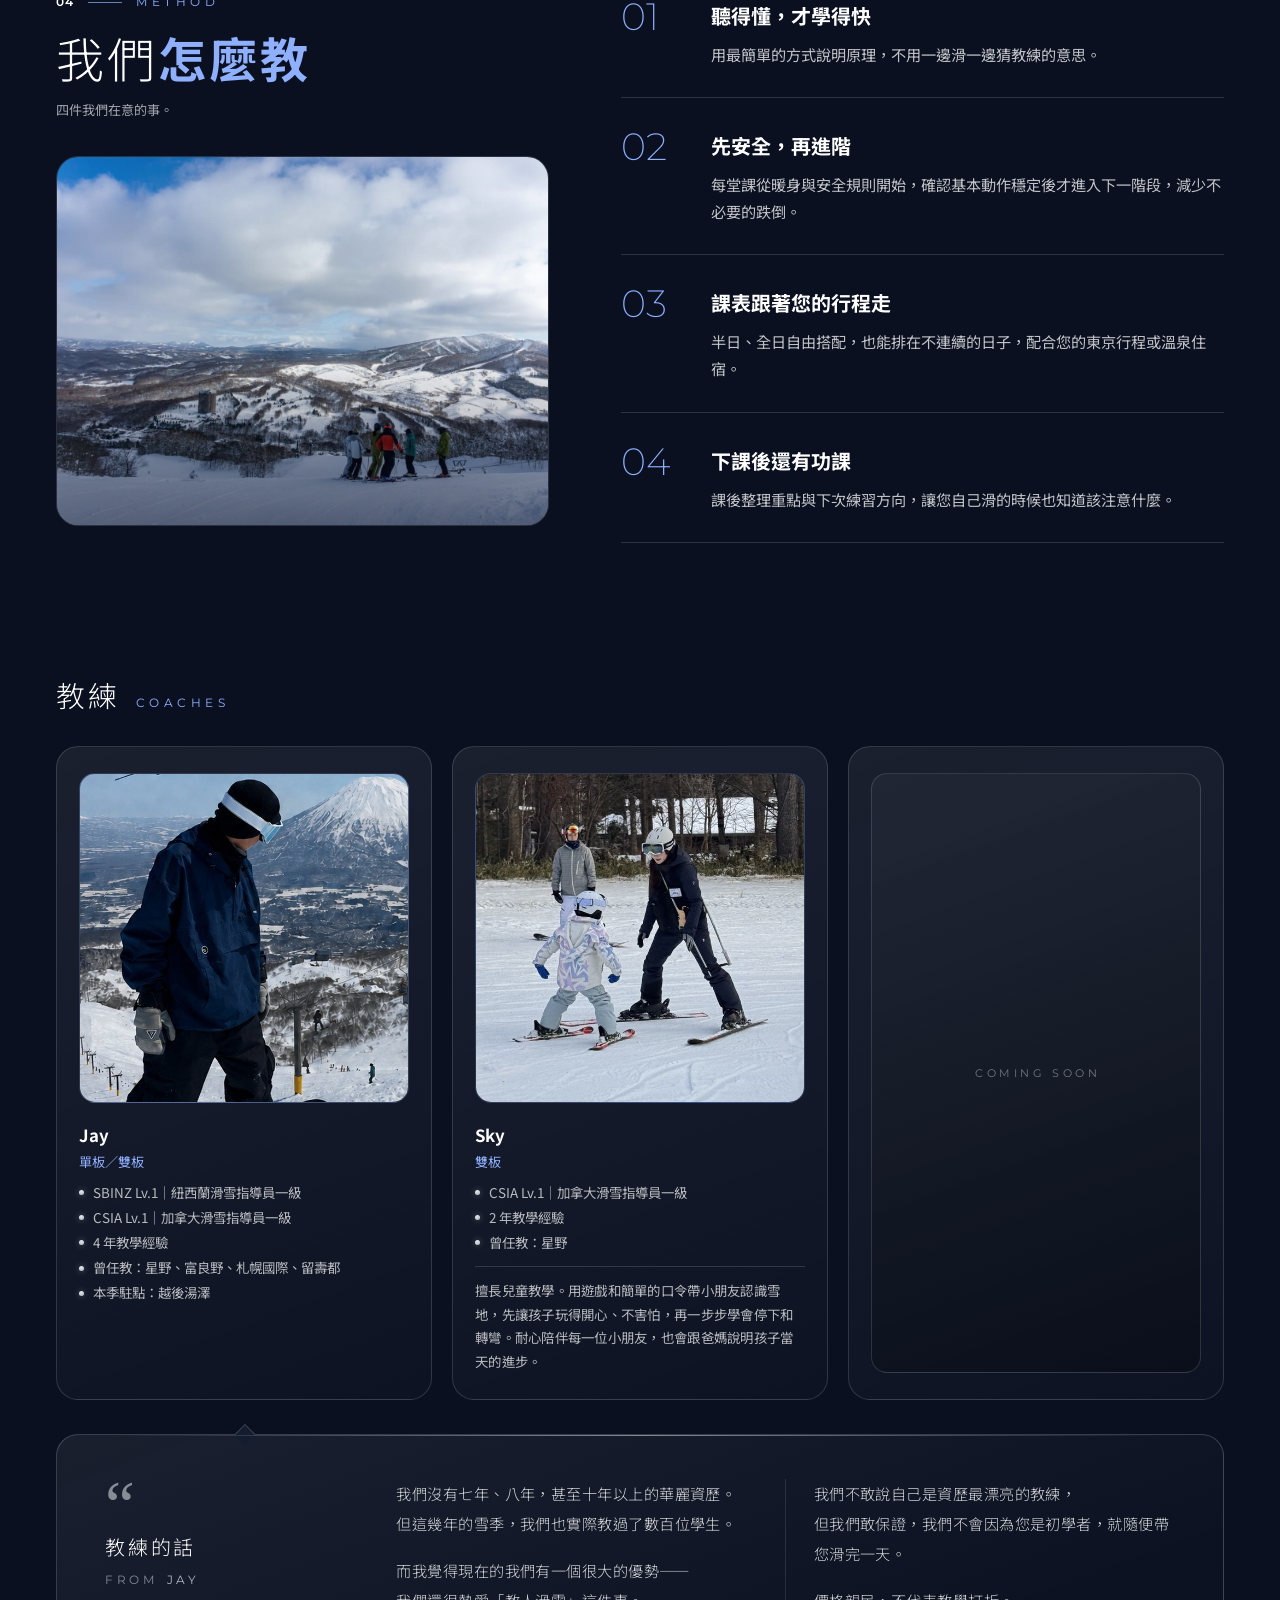
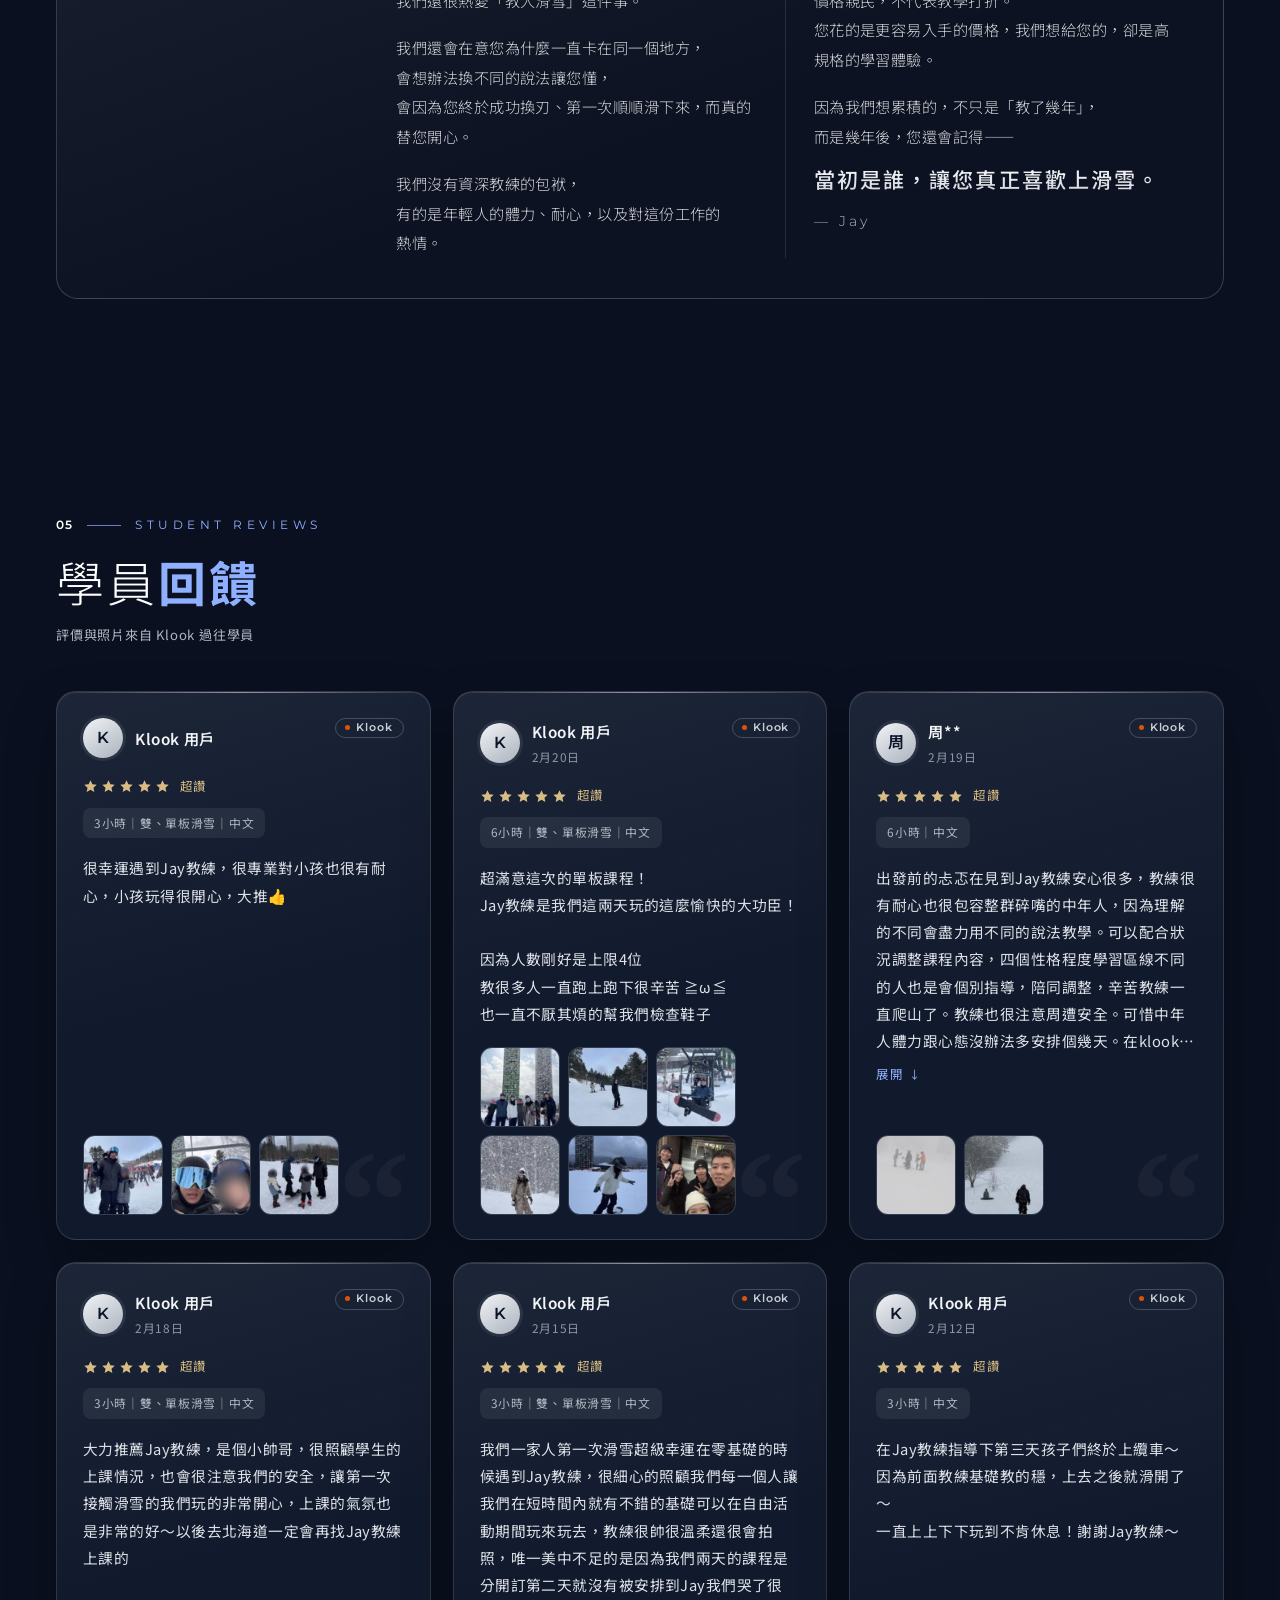
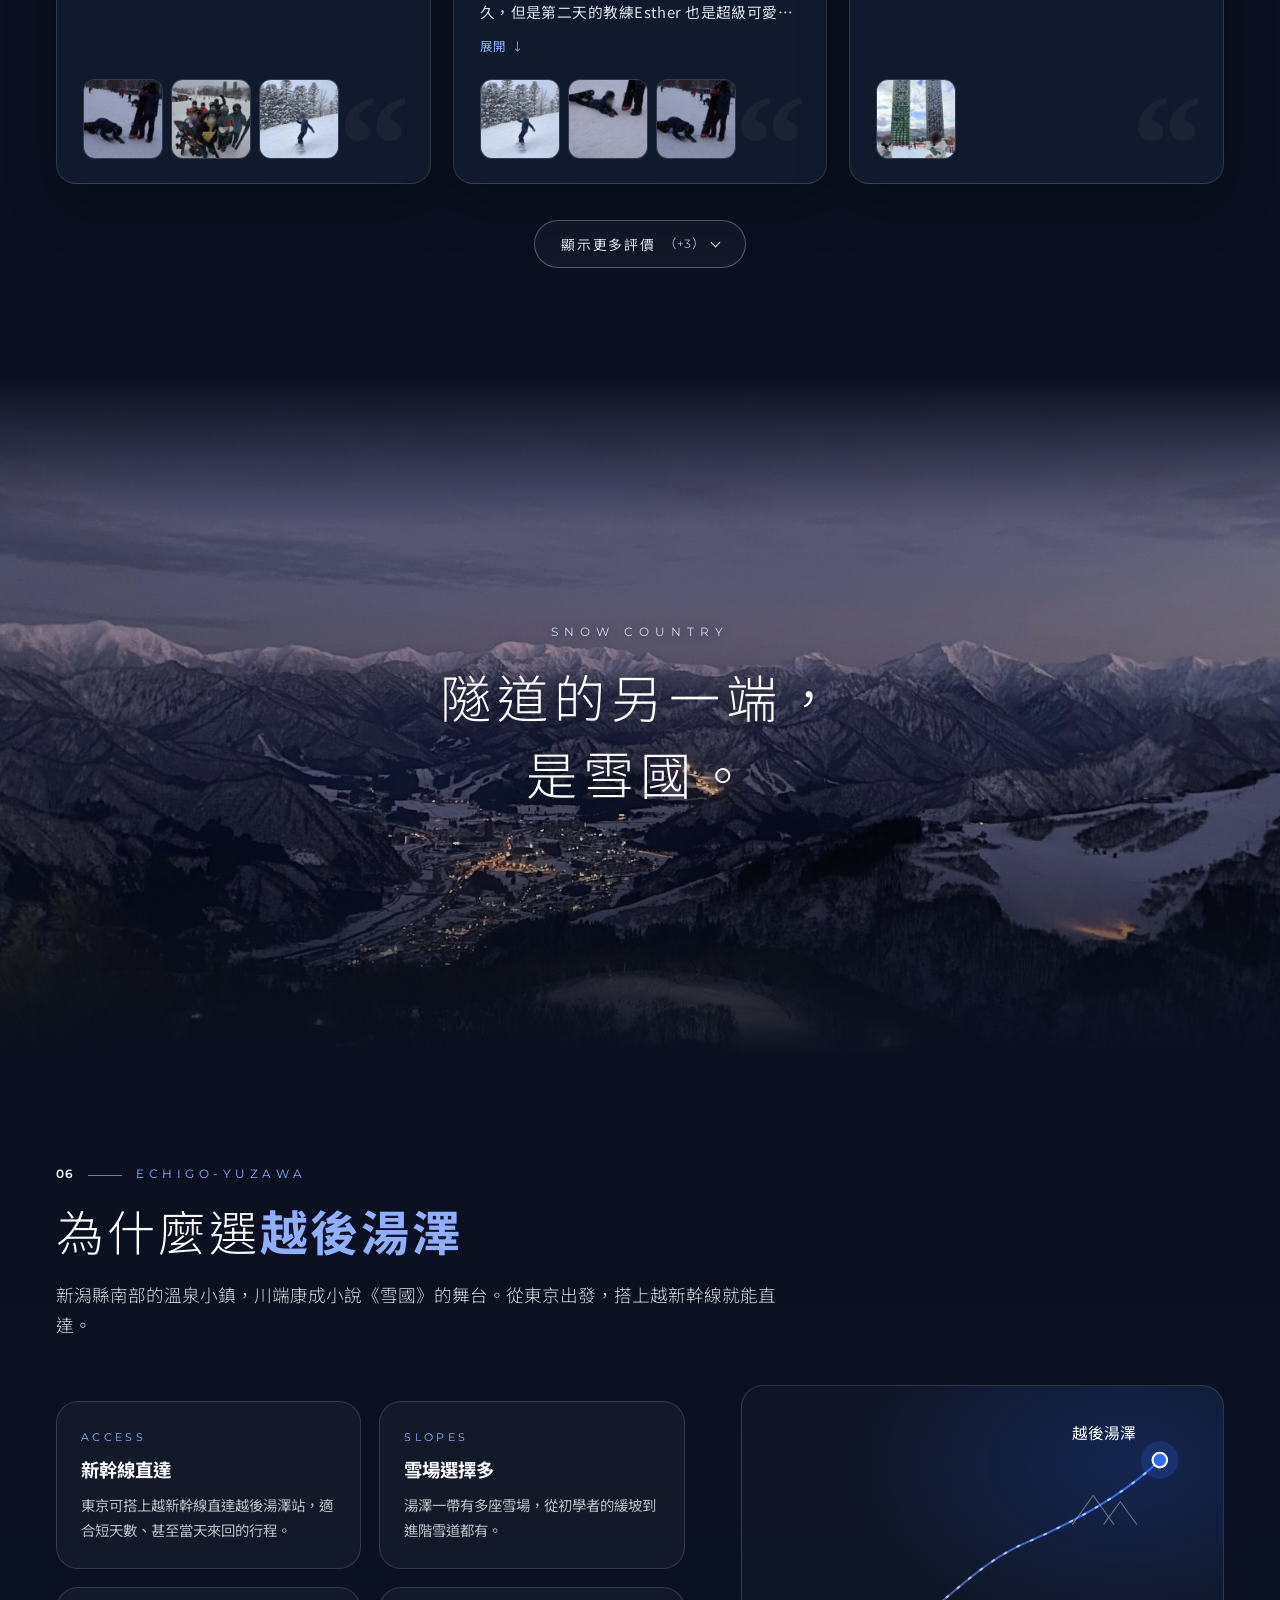
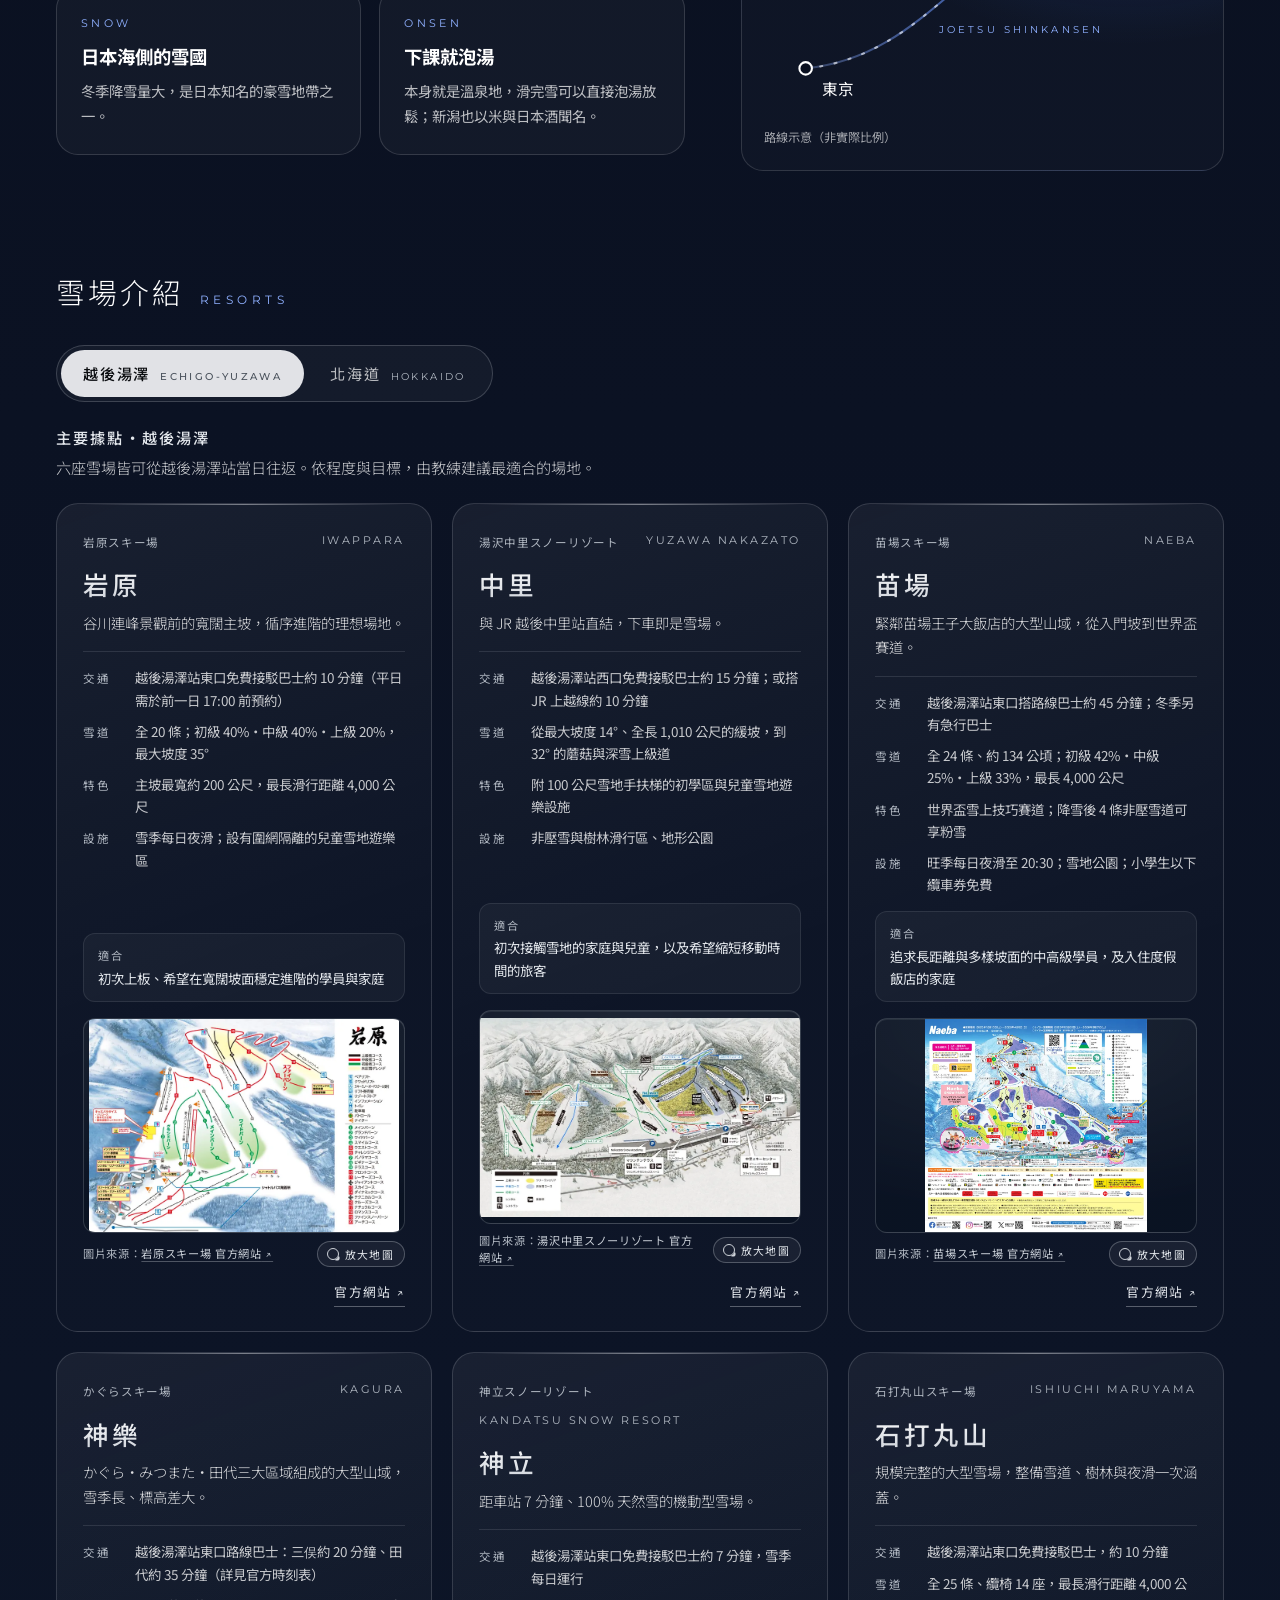
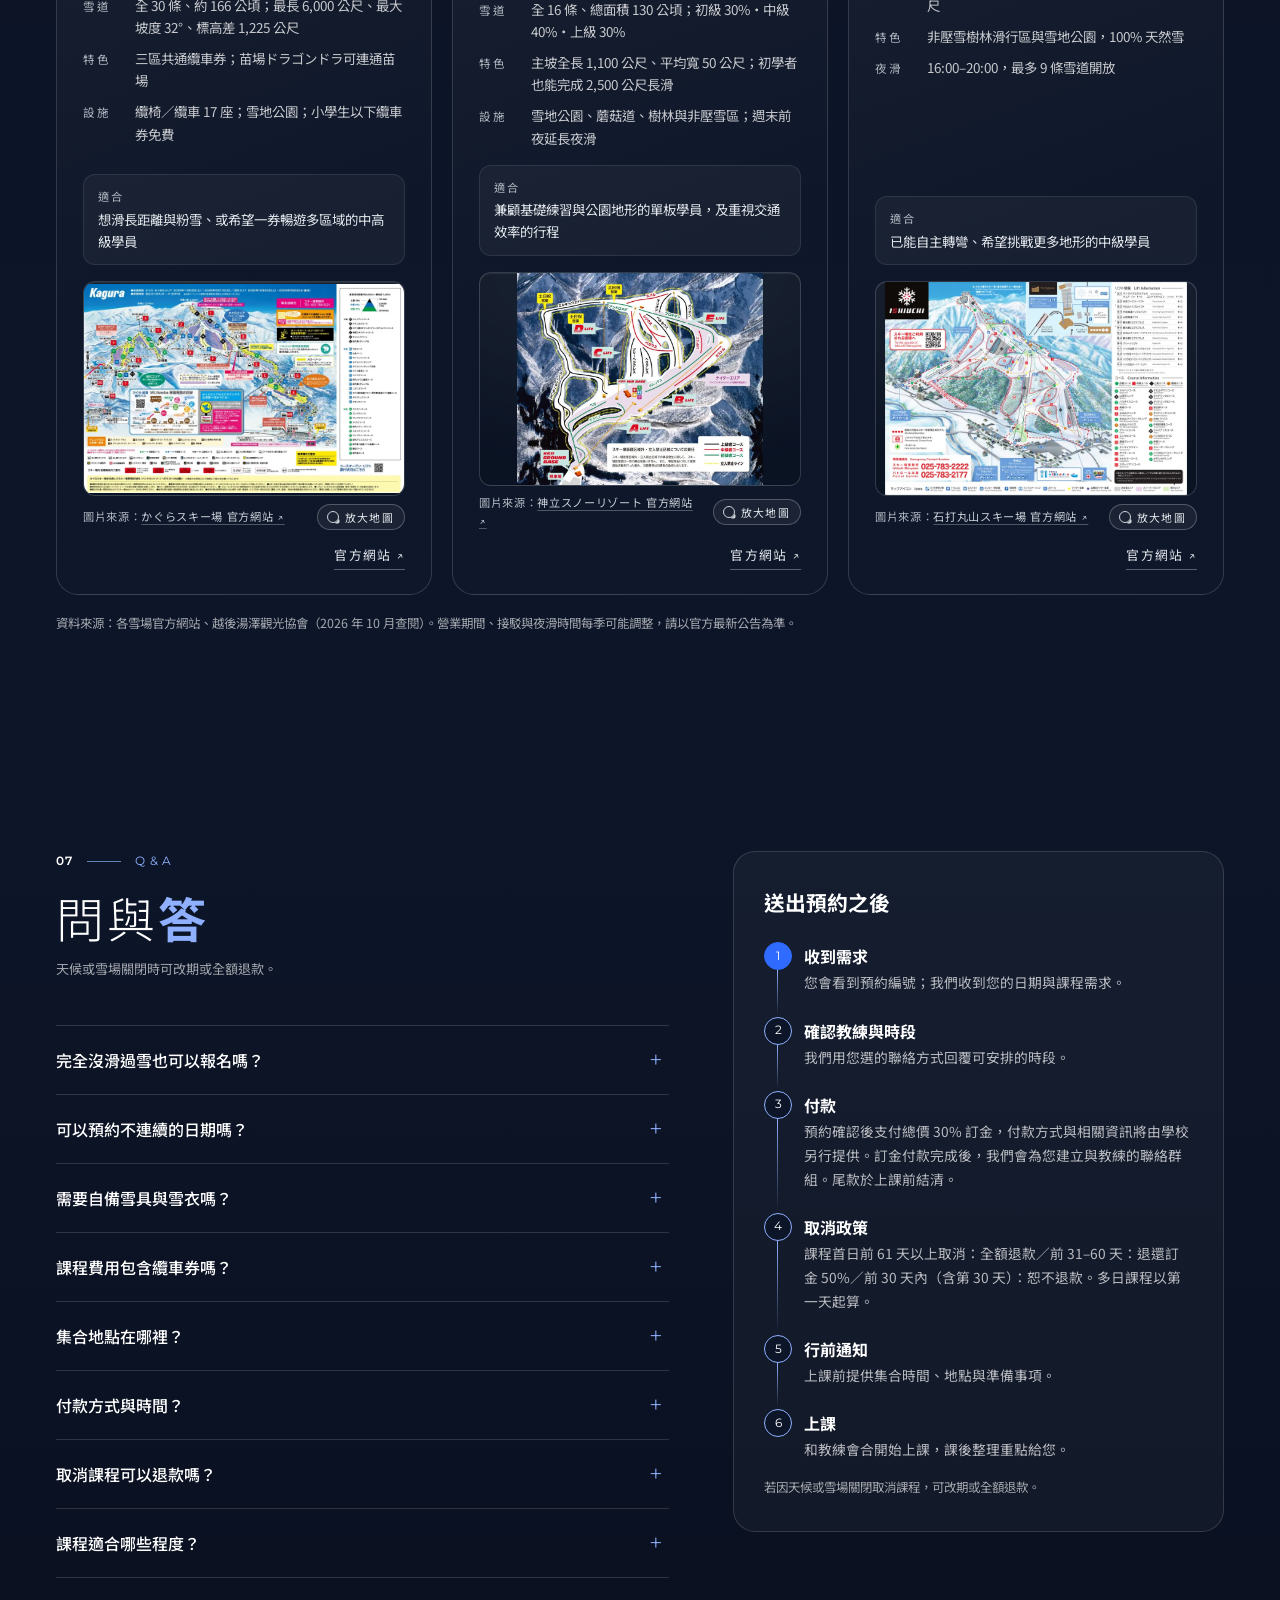
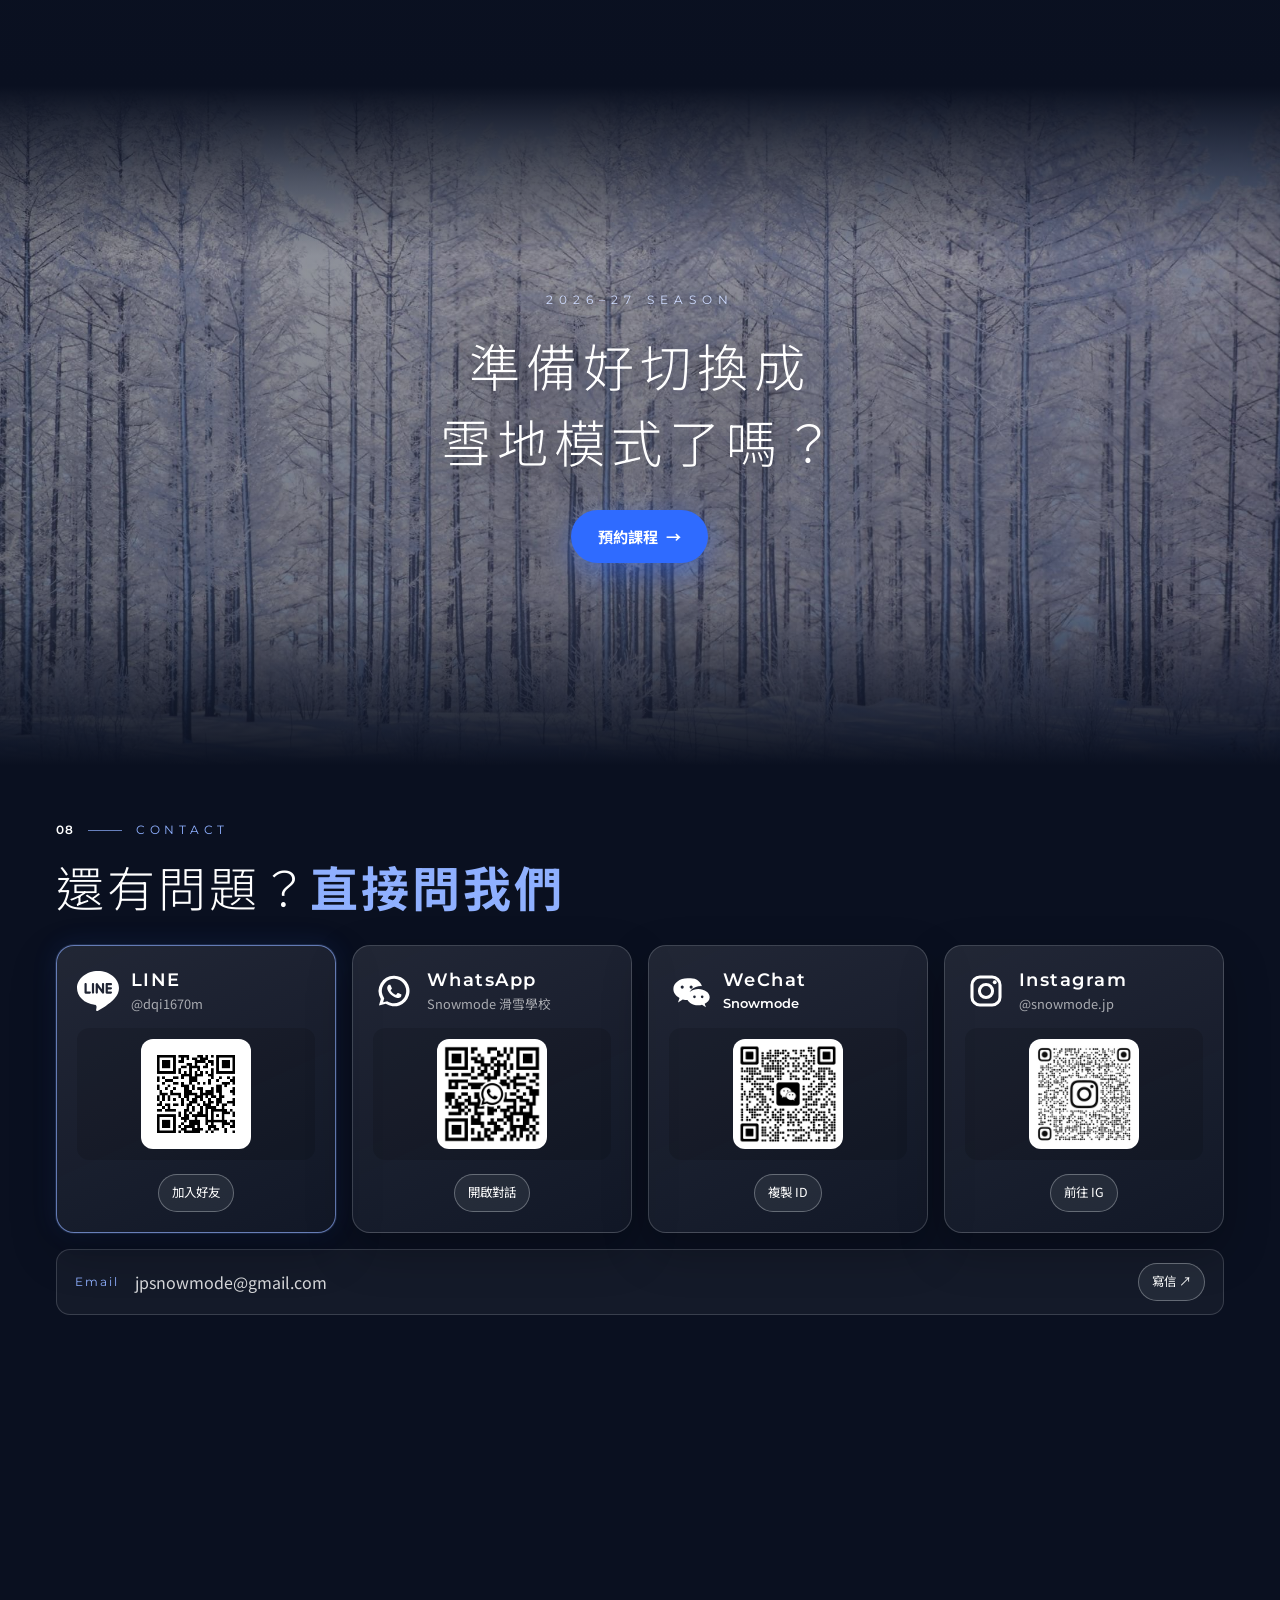
==== commit 04dfb443: "Coaches (≤1100px): swipeable coach cards like reviews; 教練的話 below; css v=coachswipe1" ====
--- a/index.html
+++ b/index.html
@@ -37,7 +37,7 @@
 <link rel="preconnect" href="https://fonts.googleapis.com">
 <link rel="preconnect" href="https://fonts.gstatic.com" crossorigin>
 <link href="https://fonts.googleapis.com/css2?family=Montserrat:wght@200;300;400;600;700&family=Noto+Sans+TC:wght@300;400;500;700&display=swap" rel="stylesheet">
-<link rel="stylesheet" href="style.css?v=coachsky3">
+<link rel="stylesheet" href="style.css?v=coachswipe1">
 <link rel="stylesheet" href="hero-snow.css?v=1">
 </head>
 <body>
@@ -597,8 +597,10 @@
     <div class="coaches">
       <div class="coaches-head">
         <h3>教練<span class="coaches-en" lang="en">COACHES</span></h3>
-      </div>
-      <ul class="coach-row is-trio">
+        <p class="rv-swipe coach-swipe" aria-hidden="true">左右滑動查看更多教練</p>
+      </div>
+      <div class="coach-row is-trio">
+      <ul class="coach-track" aria-label="教練">
         <li class="coach"><div class="avatar avatar-photo"><img src="img/coach/jay.jpg" alt="Jay 教練在雪場上的照片" width="600" height="600" loading="lazy" decoding="async"></div><p class="coach-name">Jay</p><p class="coach-role">單板／雙板</p>
           <ul class="coach-list">
             <li>SBINZ Lv.1｜<span>紐西蘭滑雪指導員一級</span></li>
@@ -621,7 +623,8 @@
         <li class="coach"><div class="avatar" aria-hidden="true">C</div><p class="coach-name">教練 C（待填）</p><p class="coach-role">兒童教學・雙板</p><p class="coach-bio">兒童教學經驗待補。</p><p class="coach-lang">語言：中文（其他待補）</p></li>
         <li class="coach"><div class="avatar" aria-hidden="true">D</div><p class="coach-name">教練 D（待填）</p><p class="coach-role">單板・進階技巧</p><p class="coach-bio">擅長項目、證照待補。</p><p class="coach-lang">語言：中文（其他待補）</p></li>
         -->
-        <li class="coach-note" id="coach-note-jay" aria-labelledby="coach-note-jay-title">
+      </ul>
+        <div class="coach-note" id="coach-note-jay" role="region" aria-labelledby="coach-note-jay-title">
           <figure class="cn-inner">
             <figcaption class="cn-head">
               <span class="cn-mark" aria-hidden="true">“</span>
@@ -645,8 +648,8 @@
               <button type="button" class="cn-more" aria-expanded="true" aria-controls="coach-note-jay-text" hidden>繼續閱讀</button>
             </div>
           </figure>
-        </li>
-      </ul>
+        </div>
+      </div>
     </div>
   </div>
 </section>
--- a/style.css
+++ b/style.css
@@ -1051,7 +1051,7 @@
   .whatsapp-popover{display:none!important}
 }
 
-/* ===== coaches: Jay + 2 "Coming soon" placeholders — row of 3 on desktop, Jay full-width + 2-up below on tablet/mobile ===== */
+/* ===== coaches: Jay + Sky + "Coming soon" — row of 3 on desktop; on tablet/mobile the cards swipe (see "coaches swipe" below) ===== */
 .coach-row.is-trio{grid-template-columns:repeat(3,minmax(0,1fr));gap:20px}
 .is-trio>.coach-note{--caret:calc((100% - 40px) / 6)}
 .coach-soon{display:flex;flex-direction:column}
@@ -1059,25 +1059,20 @@
 .avatar-soon span{font-family:var(--lat);font-size:.7rem;font-weight:400;letter-spacing:.32em;text-transform:uppercase;color:rgba(226,230,235,.45);padding-left:.32em}
 .coach-soon:hover{border-color:var(--line);box-shadow:none;transform:none}
 @media (max-width:1100px){
-  .coach-row.is-trio{grid-template-columns:repeat(2,minmax(0,1fr))}
-  .is-trio>.coach:not(.coach-soon){grid-column:1/-1;order:1;display:grid;grid-template-columns:200px minmax(0,1fr);column-gap:28px;align-items:center;padding:22px}
-  .is-trio>.coach:not(.coach-soon) .avatar{grid-row:1/span 3;margin:0}
-  .is-trio>.coach:not(.coach-soon) .coach-name{align-self:end;font-size:1.2rem}
-  .is-trio>.coach:not(.coach-soon) .coach-list{align-self:start}
-  .is-trio>.coach-note{order:2;margin-top:0;--caret:calc(22px + 100px)}
-  .is-trio>.coach:not(.coach-soon):not(:first-child){order:3}
-  .is-trio>.coach-soon{display:none}
-  .is-trio>.coach:not(.coach-soon) .coach-bio{grid-column:2;align-self:start}
+  .is-trio .coach-track>.coach:not(.coach-soon){display:grid;grid-template-columns:200px minmax(0,1fr);column-gap:28px;align-items:center;padding:22px}
+  .is-trio .coach-track>.coach:not(.coach-soon) .avatar{grid-row:1/span 3;margin:0}
+  .is-trio .coach-track>.coach:not(.coach-soon) .coach-name{align-self:end;font-size:1.2rem}
+  .is-trio .coach-track>.coach:not(.coach-soon) .coach-list{align-self:start}
+  .is-trio .coach-track>.coach-soon{display:none}
+  .is-trio .coach-track>.coach:not(.coach-soon) .coach-bio{grid-column:2;align-self:start}
 }
 @media (max-width:640px){
-  .coach-row.is-trio{gap:12px}
-  .is-trio>.coach:not(.coach-soon){grid-template-columns:104px minmax(0,1fr);grid-template-rows:auto 1fr auto;column-gap:16px;align-items:start;padding:16px}
-  .is-trio>.coach:not(.coach-soon) .coach-name{align-self:auto;font-size:1.1rem;margin-top:2px}
-  .is-trio>.coach:not(.coach-soon) .coach-role{margin:4px 0 0;align-self:start}
-  .is-trio>.coach:not(.coach-soon) .coach-list{grid-column:1/-1;margin-top:14px;padding-top:14px;border-top:1px solid var(--line)}
-  .is-trio>.coach:not(.coach-soon) .avatar{grid-row:1/span 2}
-  .is-trio>.coach-note{margin-top:2px;--caret:calc(16px + 52px)}
-  .is-trio>.coach:not(.coach-soon) .coach-bio{grid-column:1/-1}
+  .is-trio .coach-track>.coach:not(.coach-soon){grid-template-columns:104px minmax(0,1fr);grid-template-rows:auto 1fr auto;column-gap:16px;align-items:start;padding:16px}
+  .is-trio .coach-track>.coach:not(.coach-soon) .coach-name{align-self:auto;font-size:1.1rem;margin-top:2px}
+  .is-trio .coach-track>.coach:not(.coach-soon) .coach-role{margin:4px 0 0;align-self:start}
+  .is-trio .coach-track>.coach:not(.coach-soon) .coach-list{grid-column:1/-1;margin-top:14px;padding-top:14px;border-top:1px solid var(--line)}
+  .is-trio .coach-track>.coach:not(.coach-soon) .avatar{grid-row:1/span 2}
+  .is-trio .coach-track>.coach:not(.coach-soon) .coach-bio{grid-column:1/-1}
   .avatar-soon span{font-size:.6rem;letter-spacing:.24em;padding-left:.24em}
 }
 
@@ -1183,3 +1178,22 @@
 /* coach bio under the credentials list (Sky) — same small, muted body text as .coach-list, set off by a hairline */
 .coach-list + .coach-bio{margin-top:14px;padding-top:12px;border-top:1px solid var(--line);line-height:1.75;letter-spacing:.02em}
 @media (max-width:640px){.coach-list + .coach-bio{margin-top:12px;padding-top:10px;line-height:1.7}}
+
+/* ===== coaches swipe (≤1100px): coach cards scroll sideways like 學員回饋 (.rv-row); 教練的話 sits below as its own block ===== */
+.coach-track{display:contents}
+@media (max-width:1100px){
+  .coach-row.is-trio{display:block}
+  .coaches-head .coach-swipe{display:block;flex-basis:100%;margin-top:-14px;font-family:var(--lat);font-size:.72rem;letter-spacing:.14em;color:#AFB6C0}
+  .coaches-head .coach-swipe::after{content:" →"}
+  .coach-track{display:flex;gap:14px;overflow-x:auto;scroll-snap-type:x mandatory;margin:0 calc(-1 * var(--pad));padding:4px var(--pad) 16px;scroll-padding:0 var(--pad);
+    -webkit-overflow-scrolling:touch;scrollbar-width:thin;scrollbar-color:rgba(226,230,235,.3) transparent}
+  .is-trio .coach-track>.coach:not(.coach-soon){flex:0 0 86%;min-width:0;scroll-snap-align:start;align-content:start}
+  .is-trio>.coach-note{margin-top:22px;--caret:0}
+  .is-trio>.coach-note::before{display:none}
+}
+@media (max-width:640px){
+  .coaches-head .coach-swipe{margin-top:-18px}
+  /* cards are stretched to equal height: no fr row (it would soak up the slack); row 1 is fixed to one line of the name so the photo span grows row 2 (role stays right under the name), and the slack stays below the content */
+  .is-trio .coach-track>.coach:not(.coach-soon){grid-template-rows:calc(1.1rem * 1.75 + 2px) auto auto auto;align-content:start}
+  .is-trio>.coach-note{margin-top:18px}
+}
